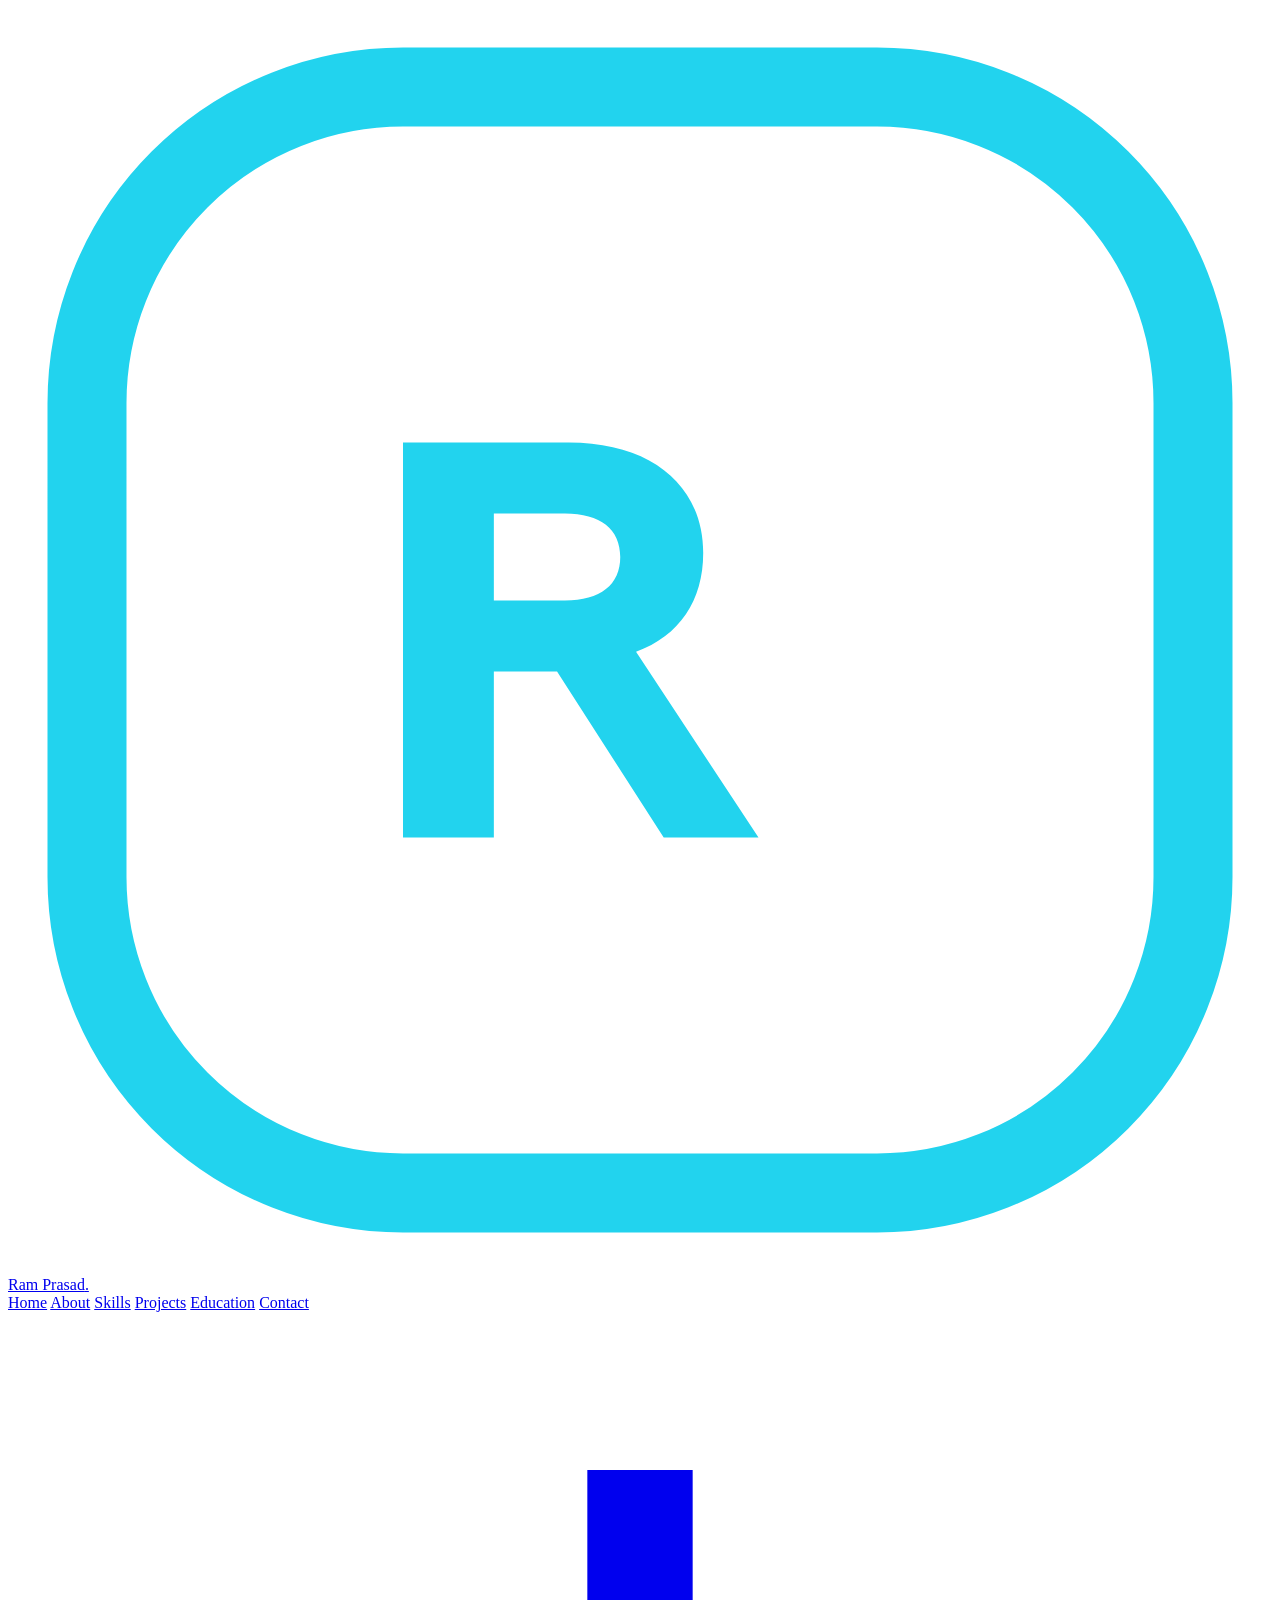
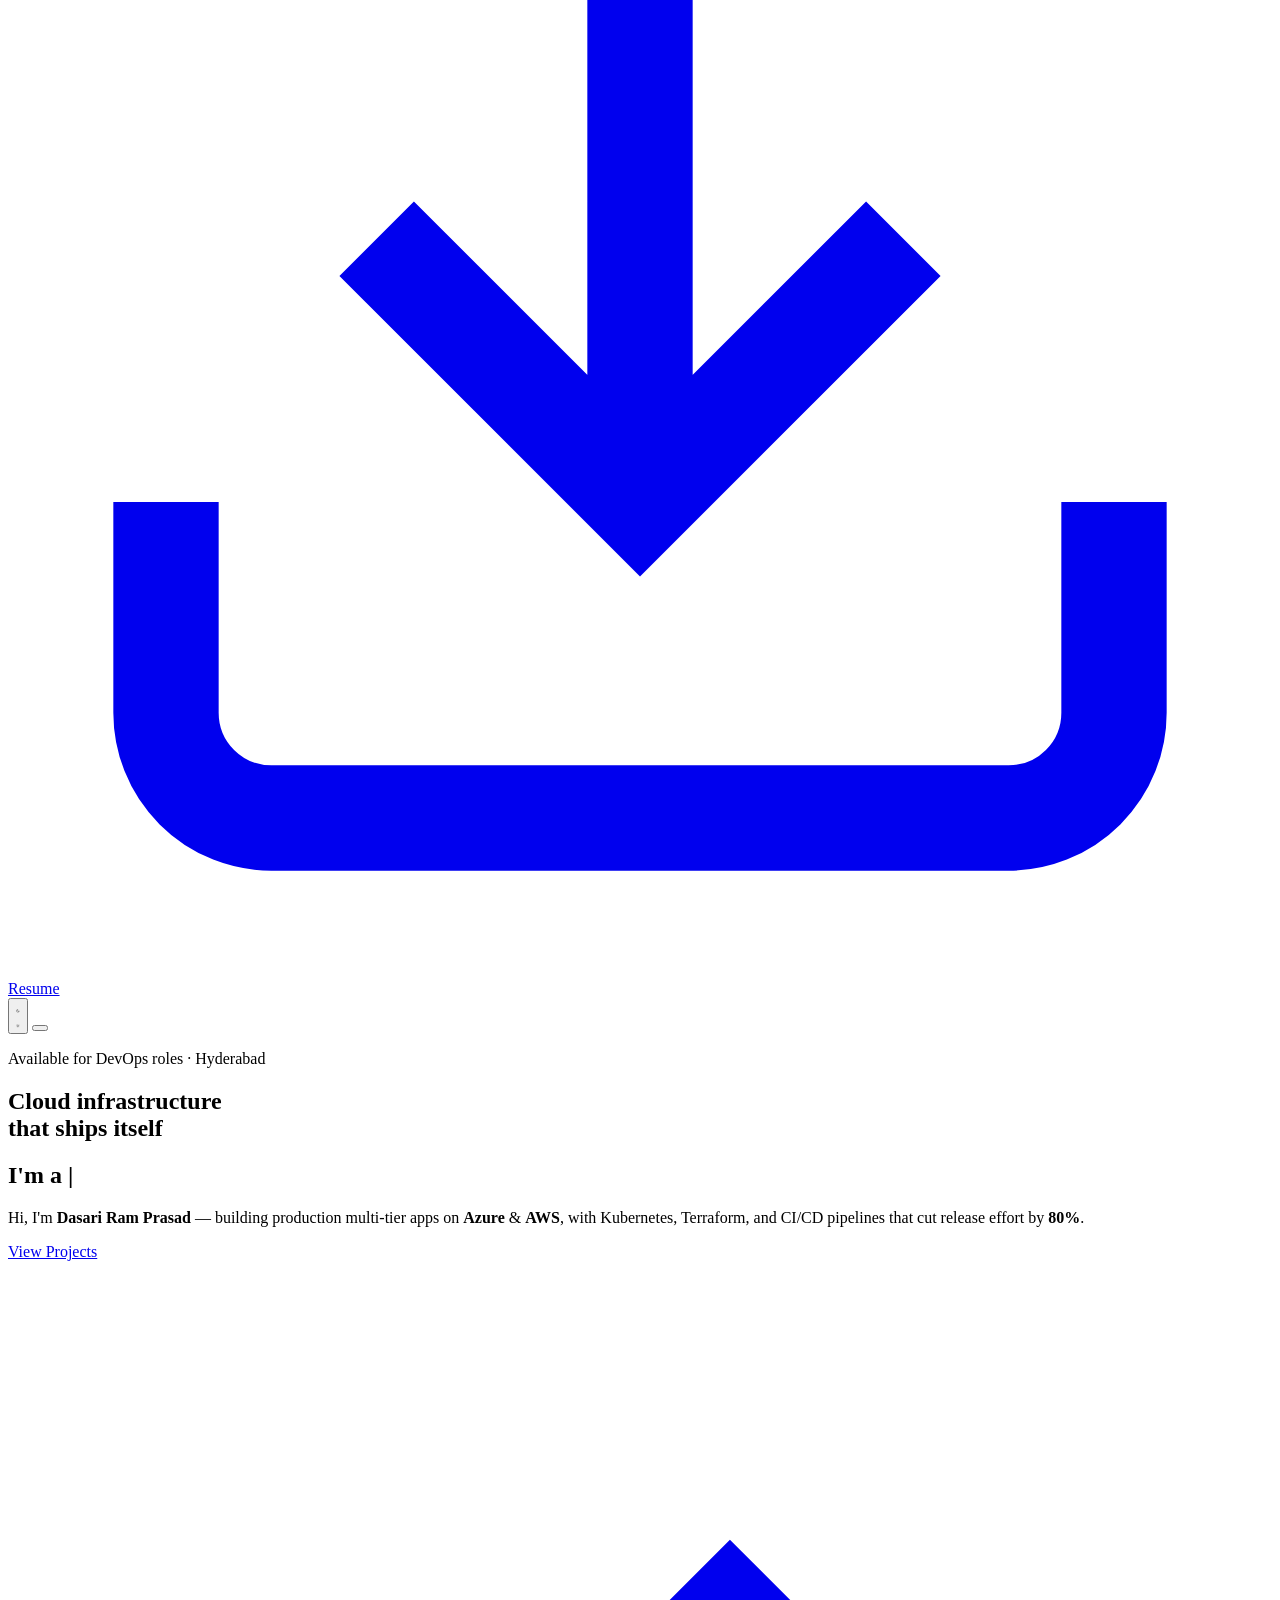
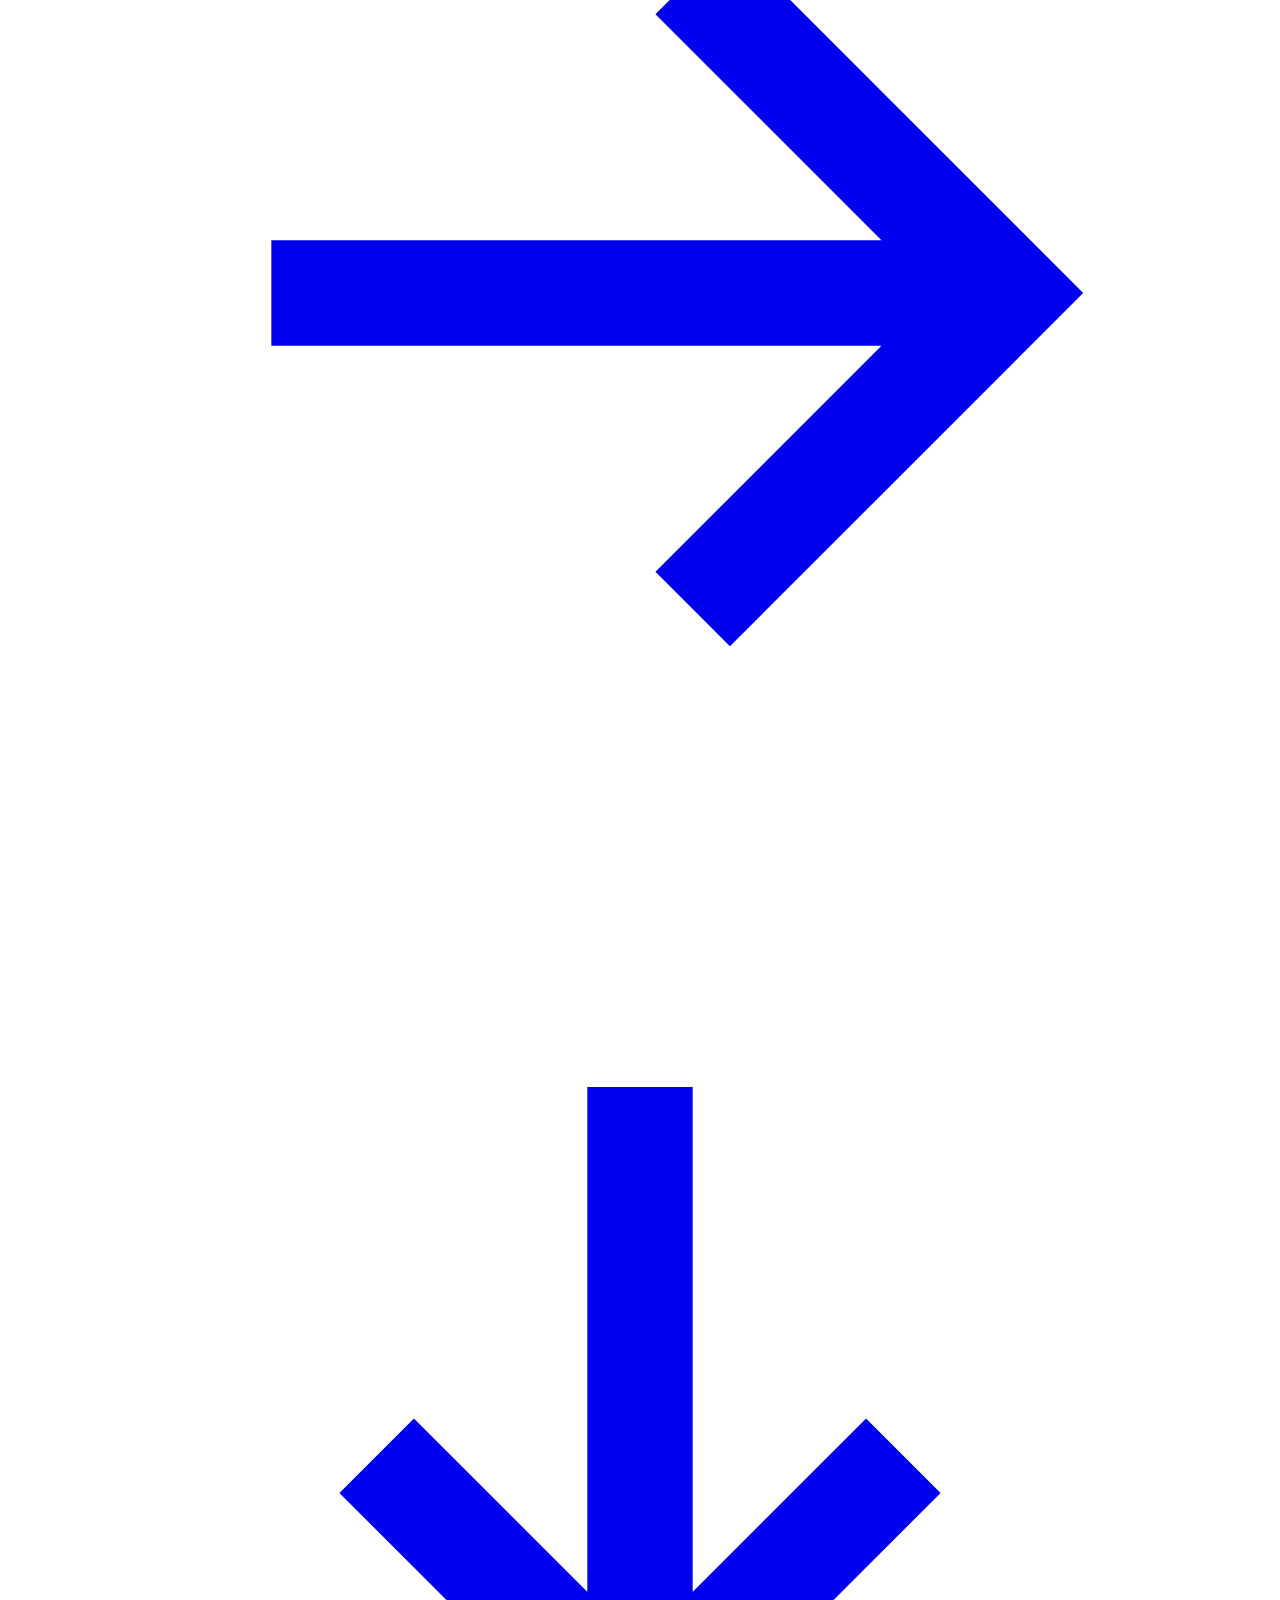
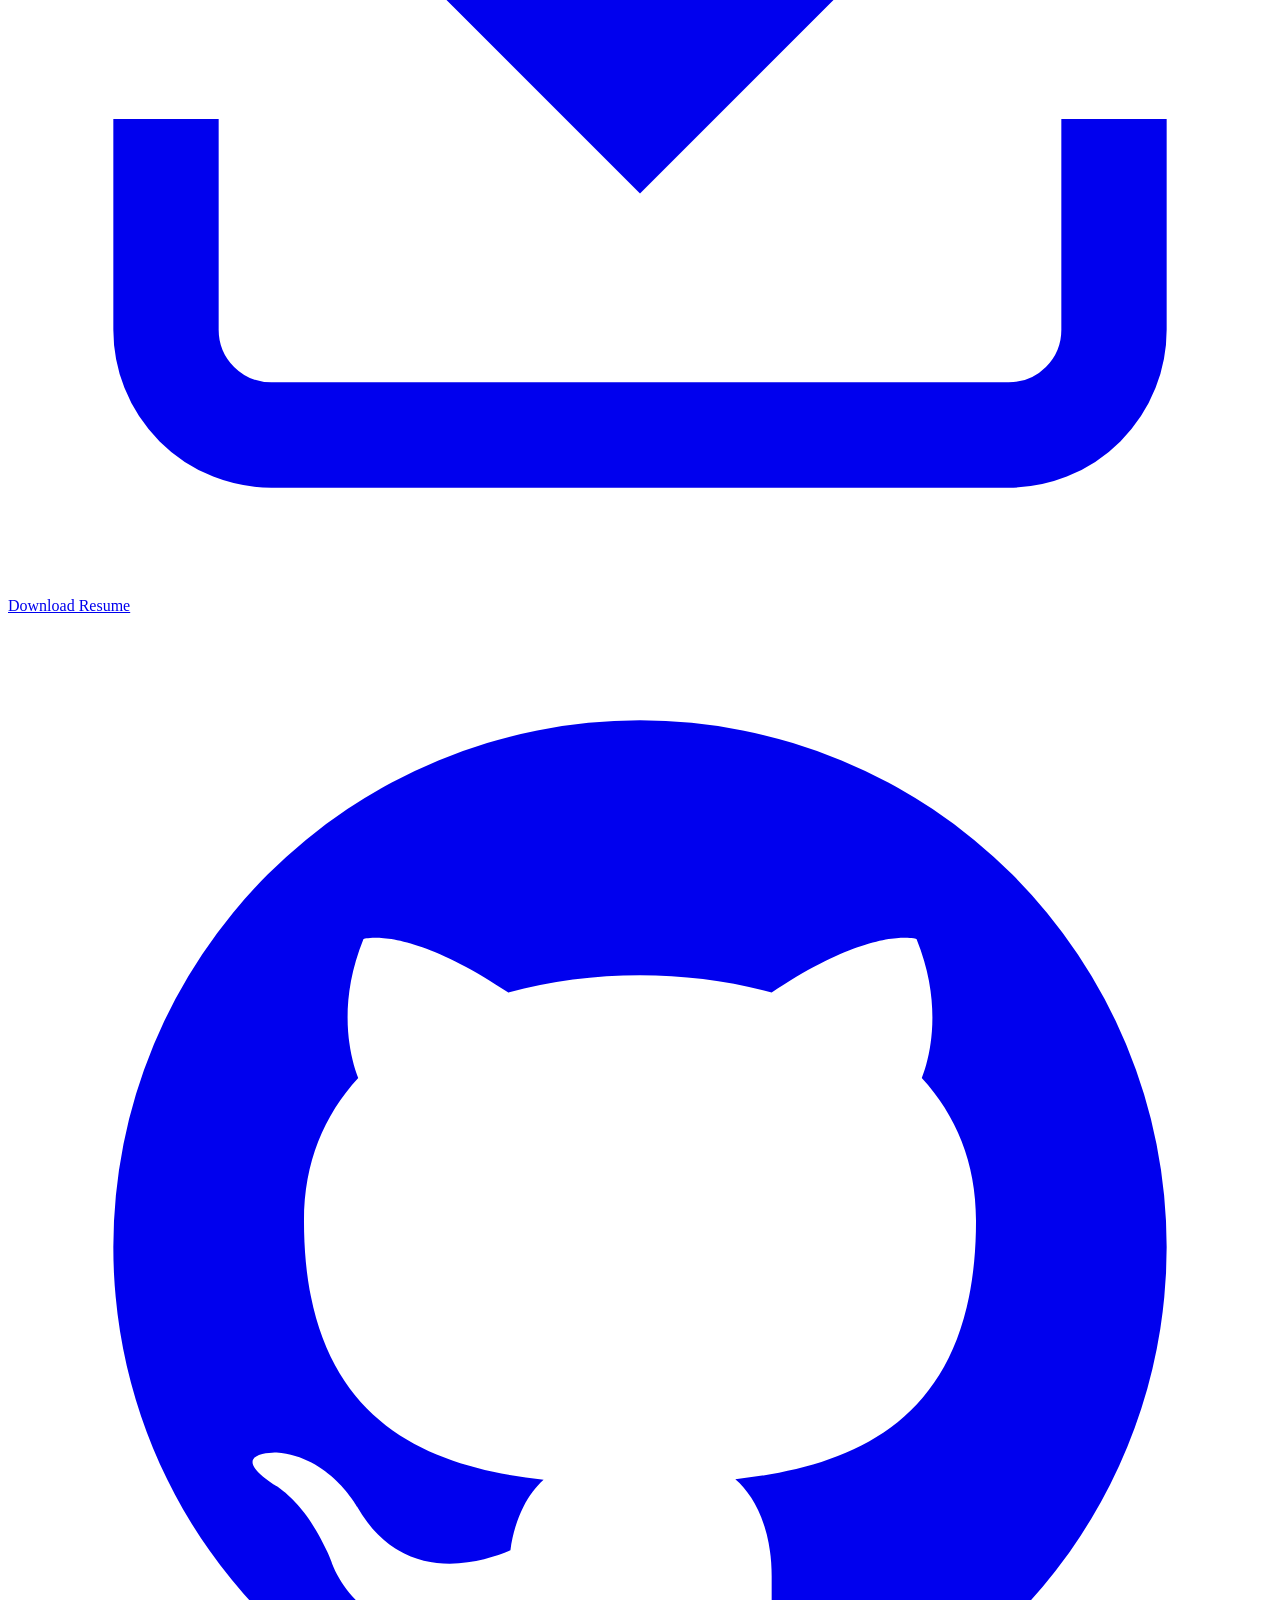
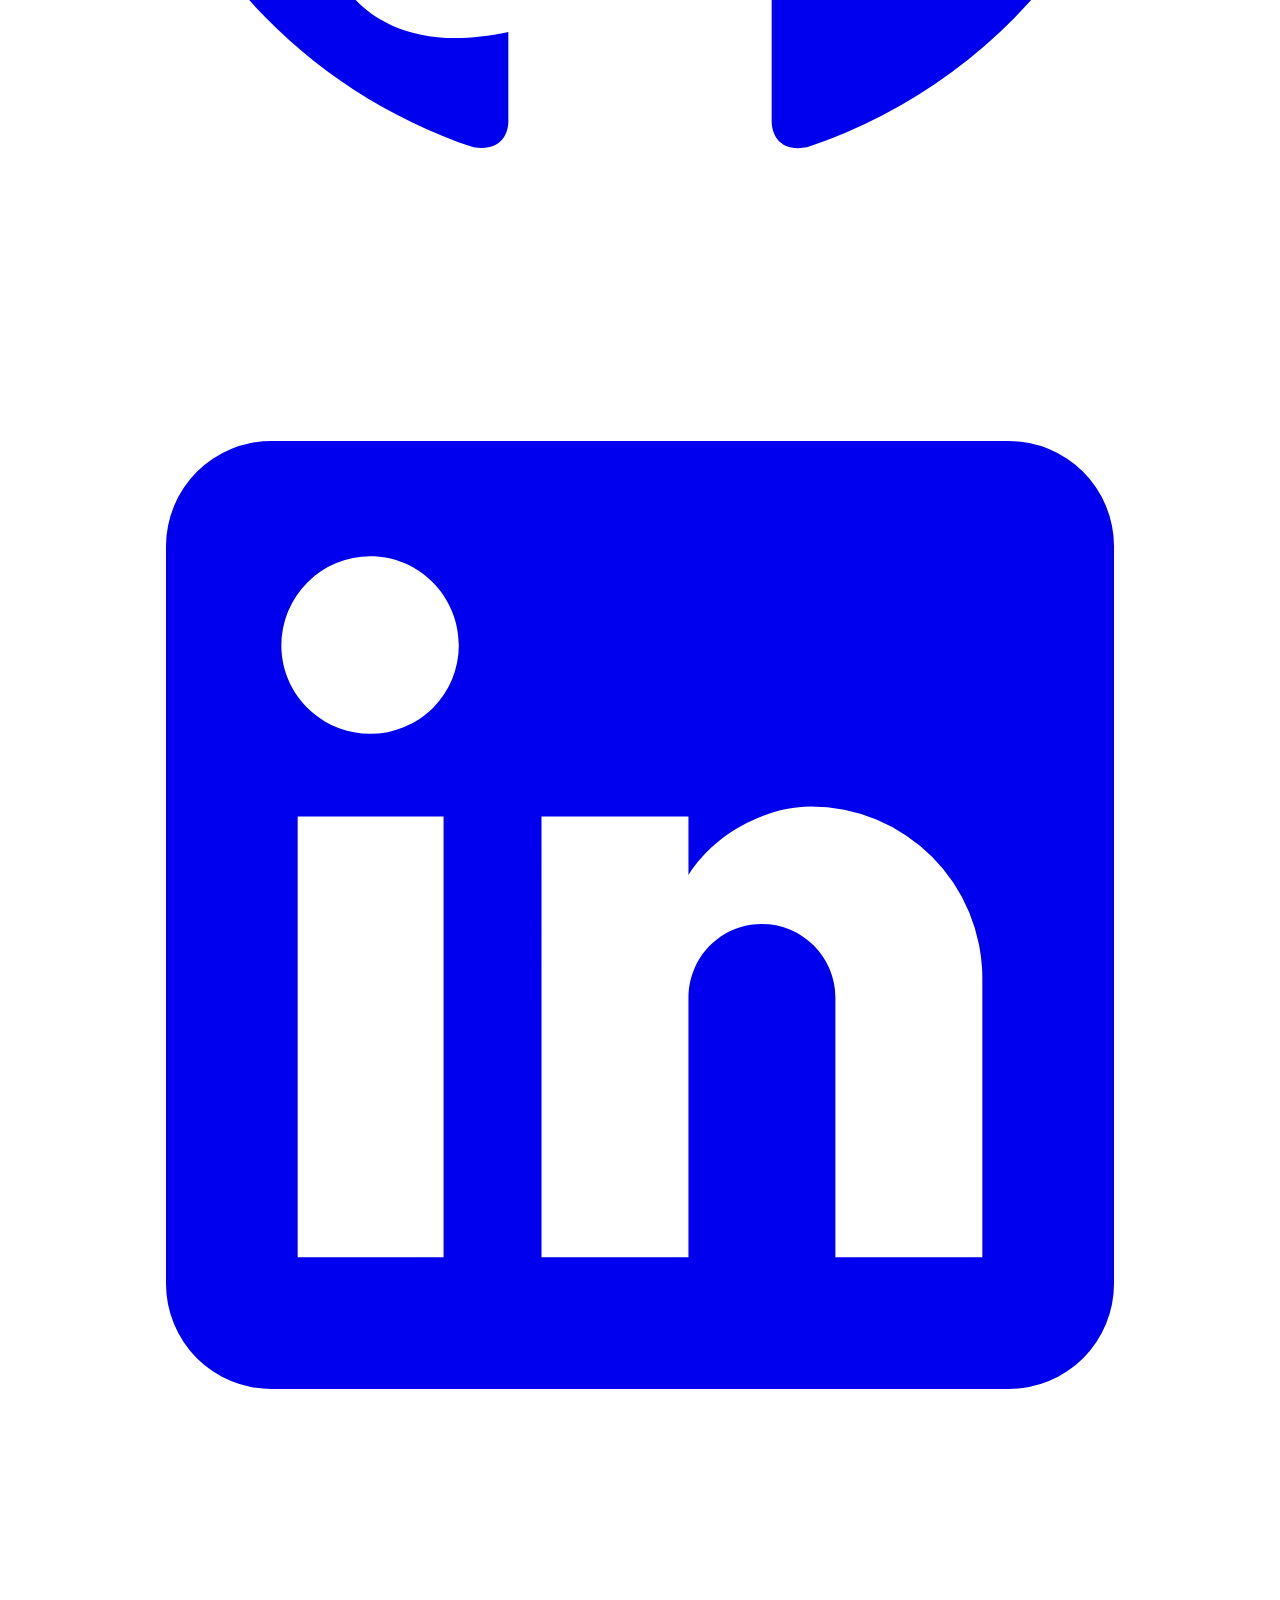
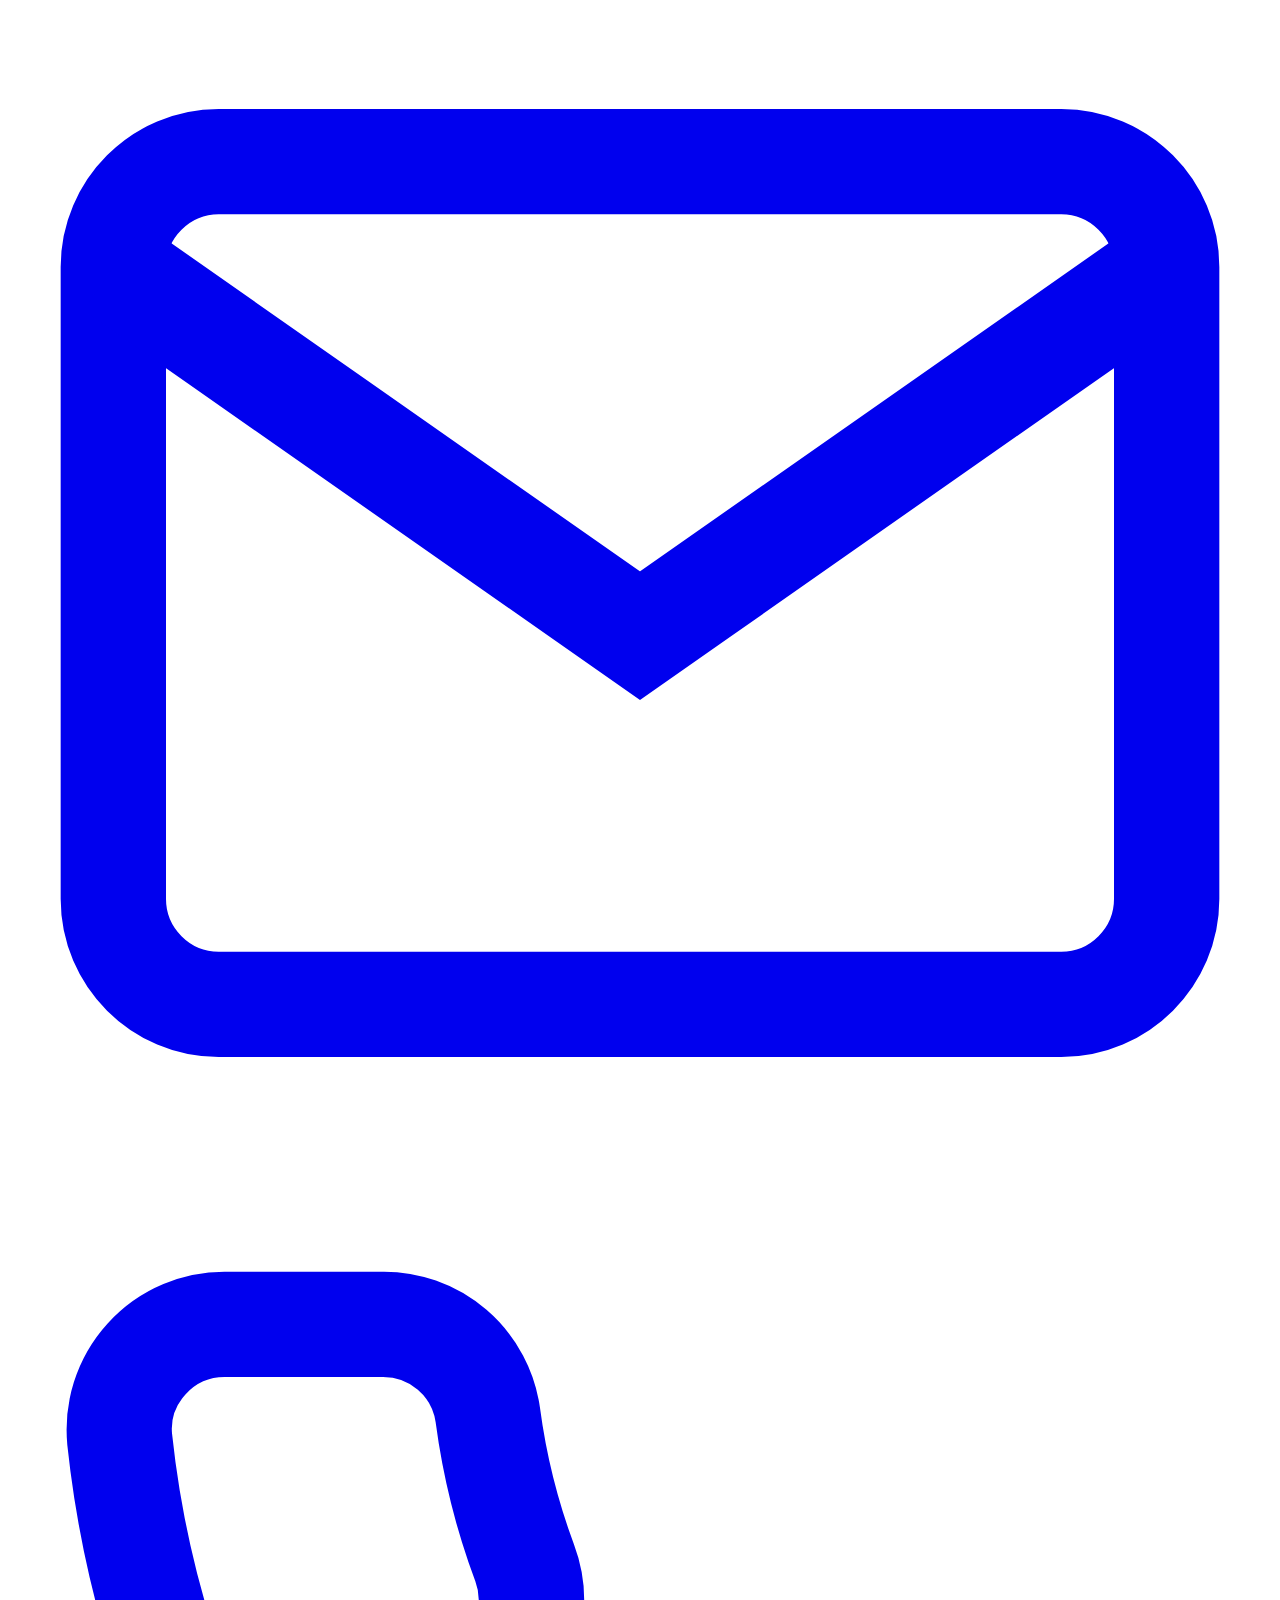
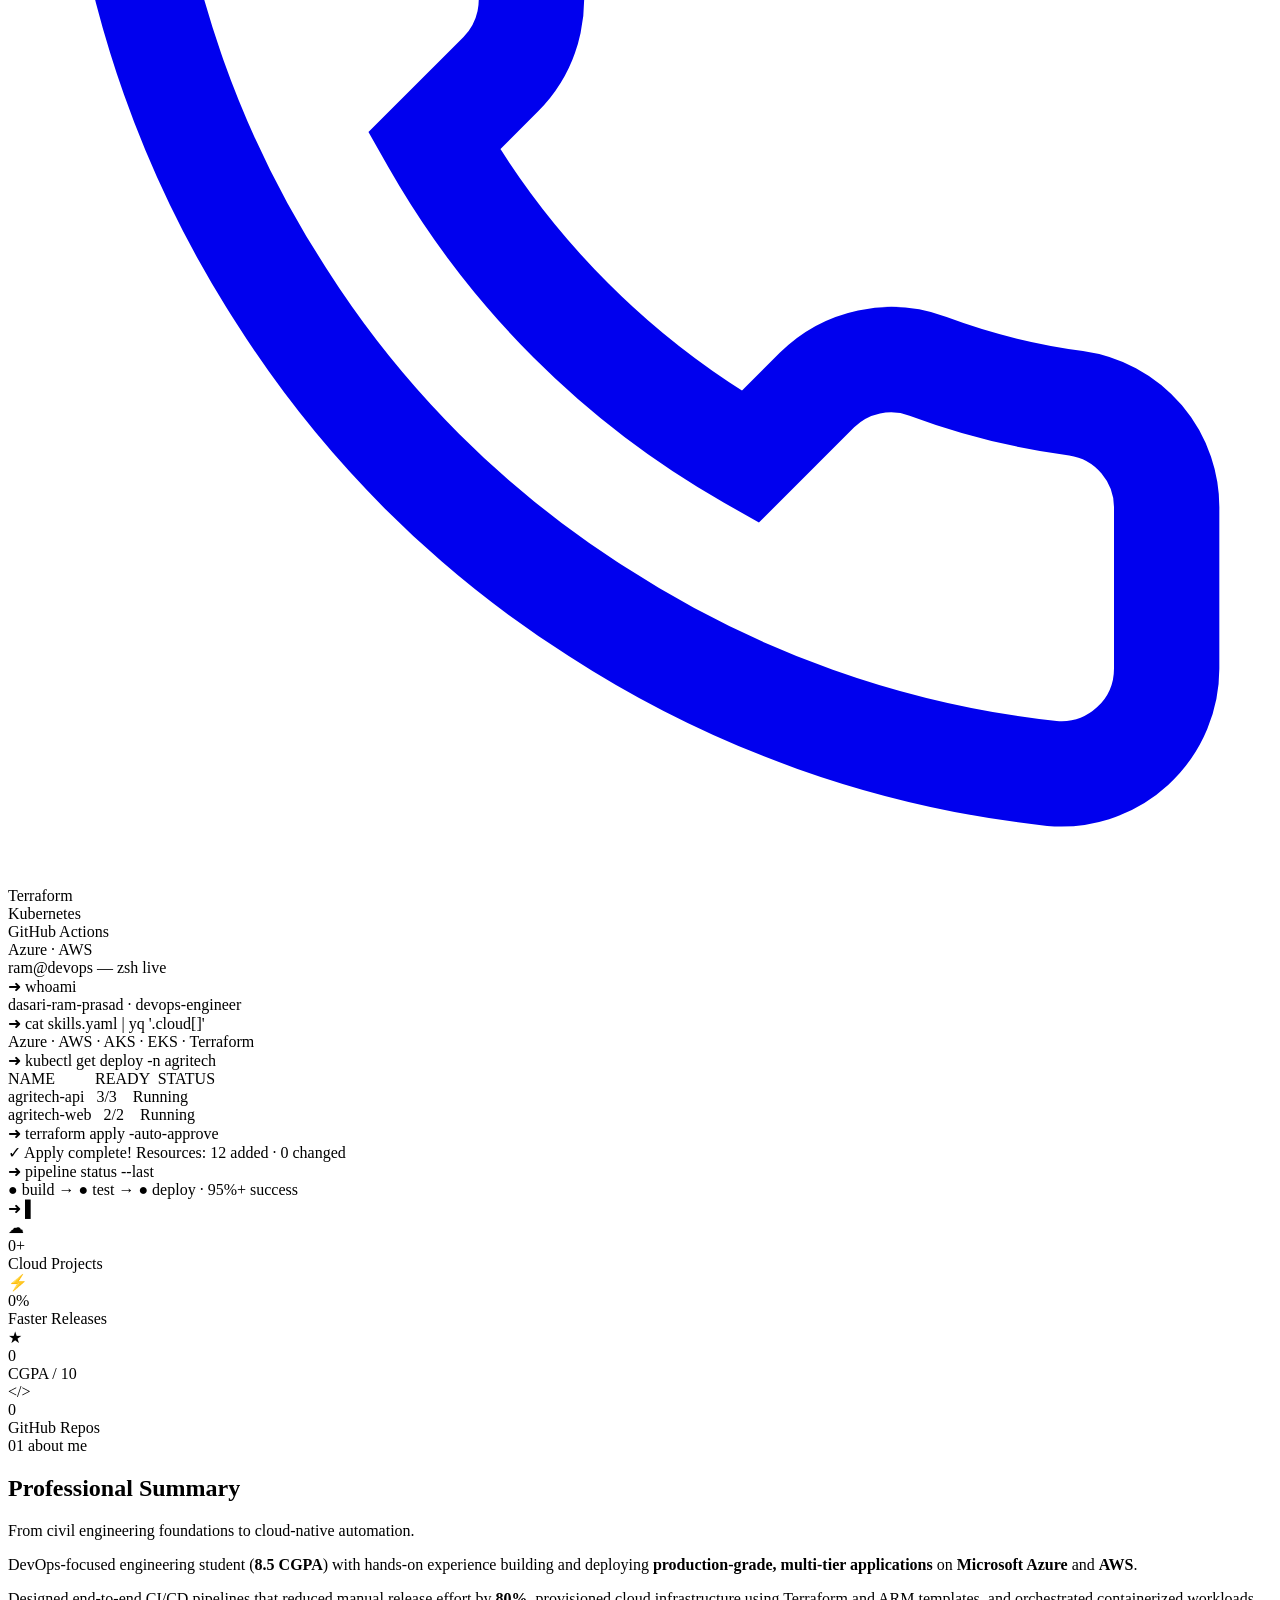
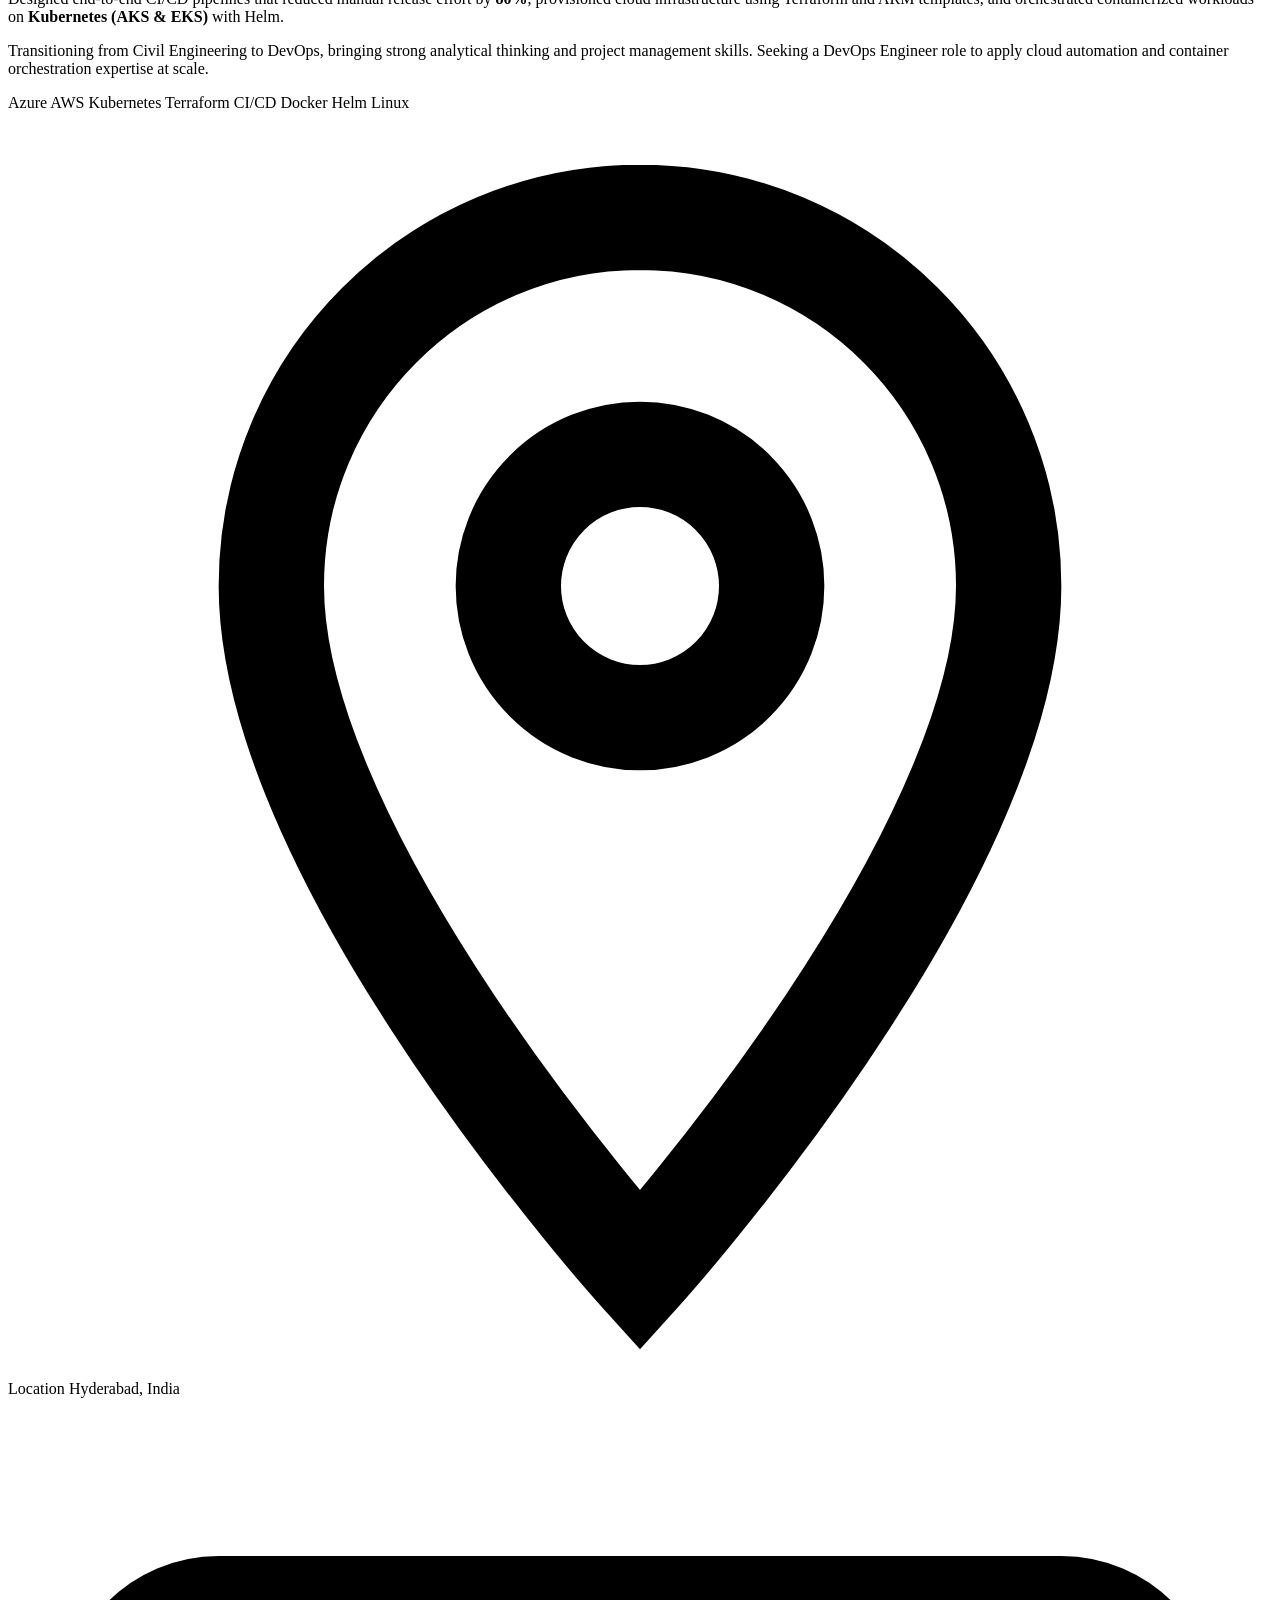
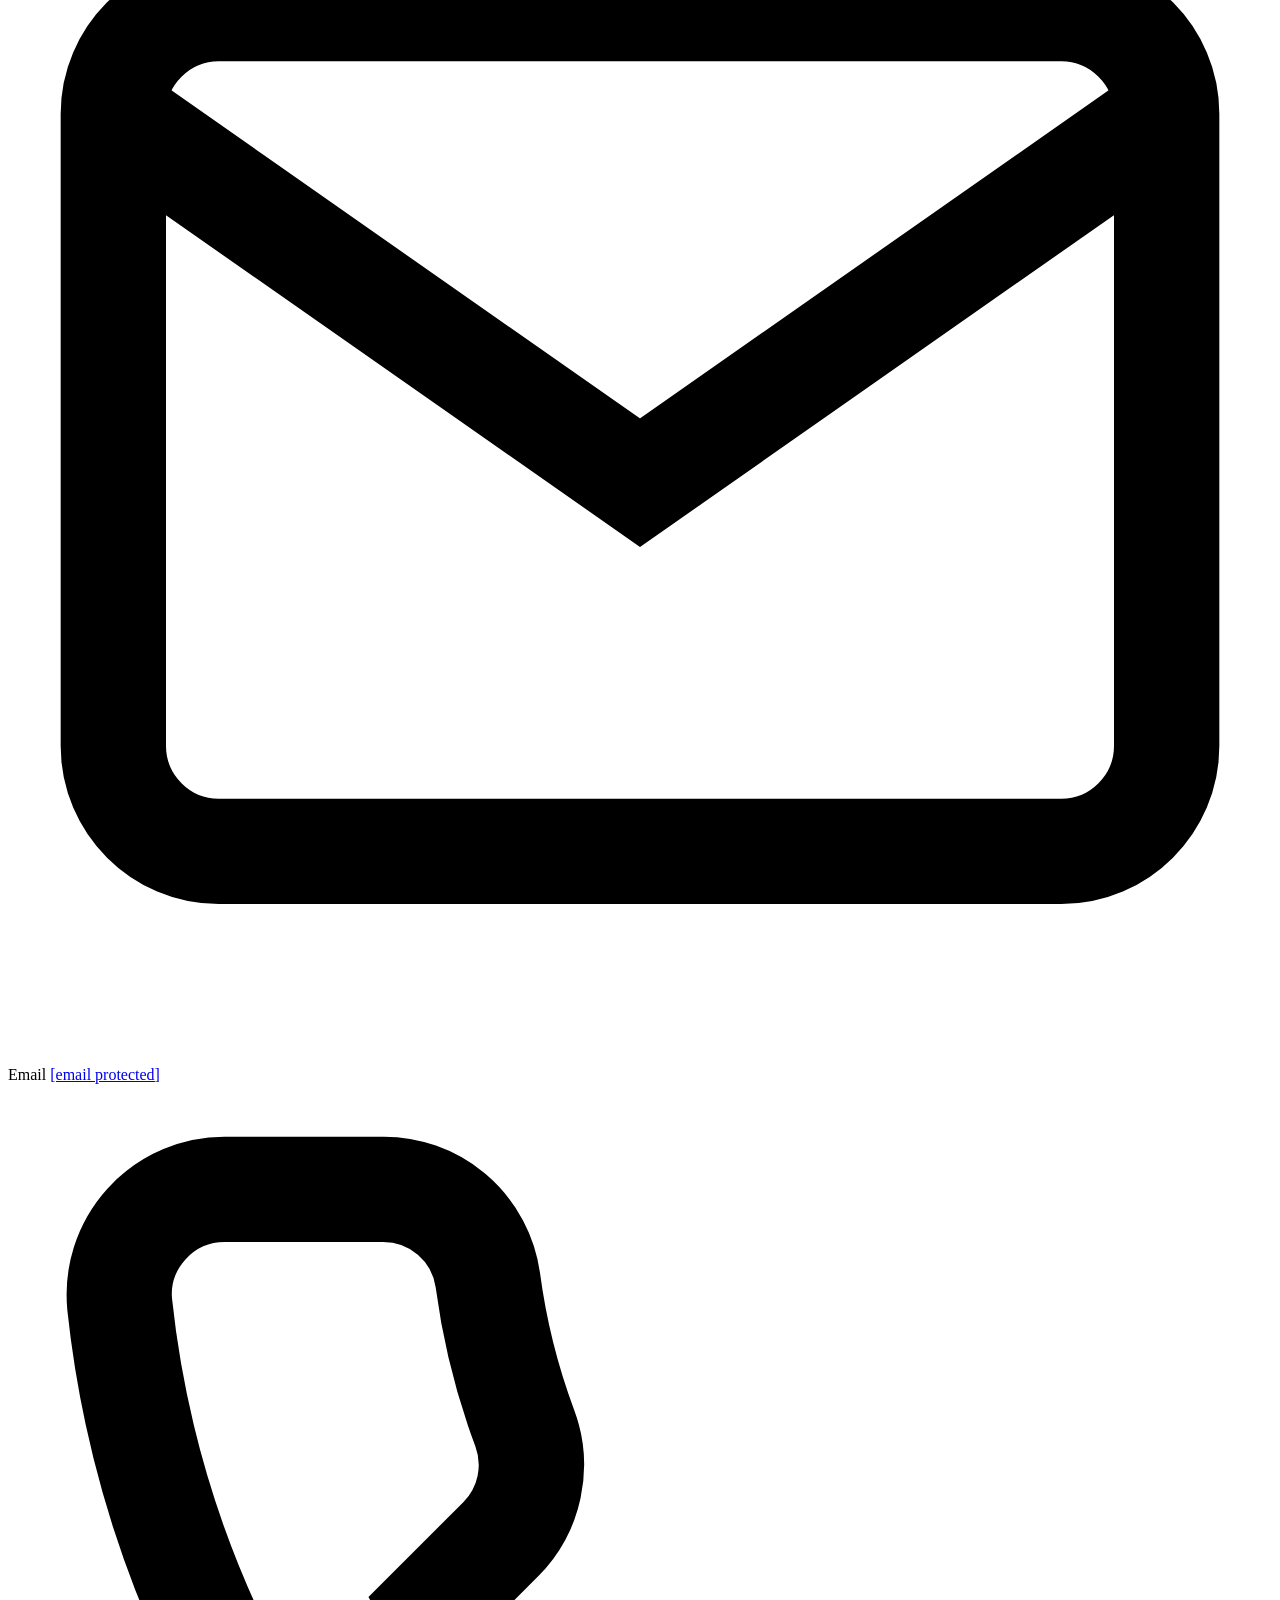
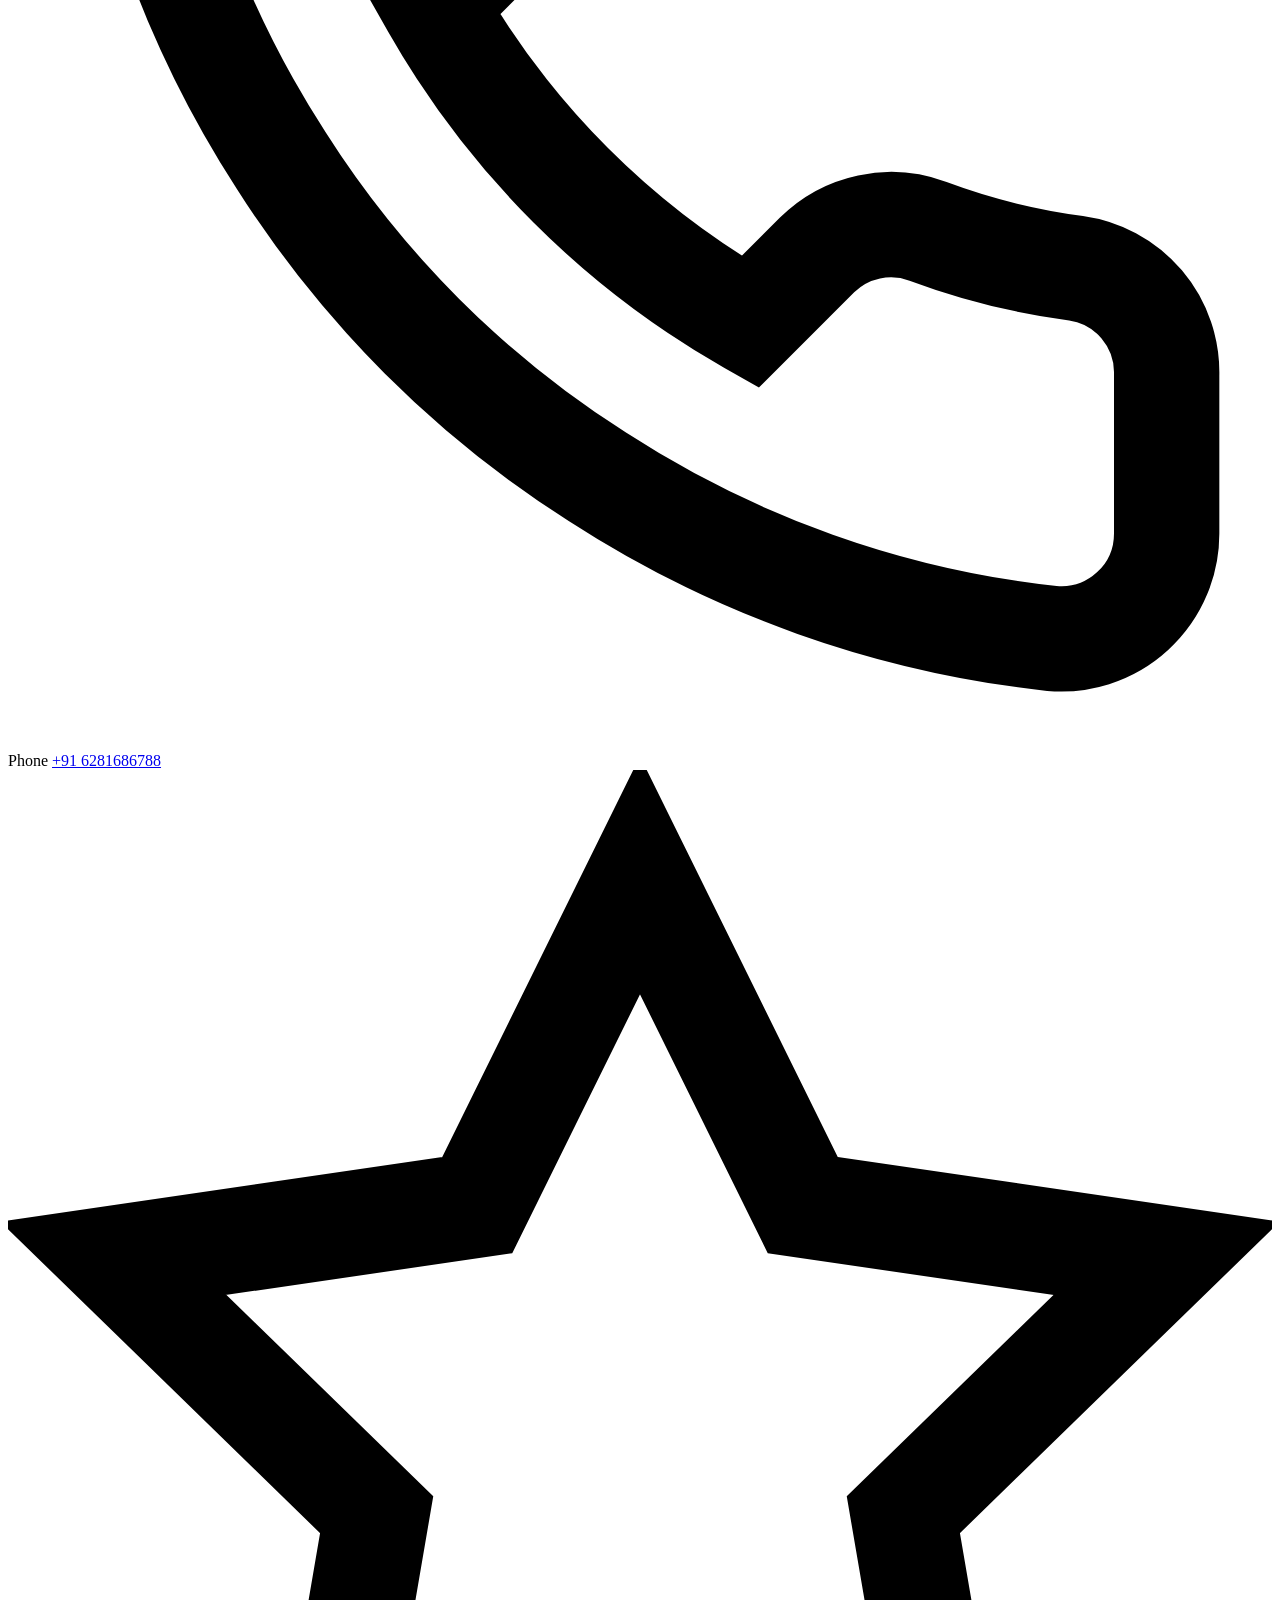
==== index.html @ aad170a4 "Update index.html" ====
<!DOCTYPE html>
<html lang="en">
<head>
  <meta charset="UTF-8" />
  <meta name="viewport" content="width=device-width, initial-scale=1.0" />
  <meta name="description" content="Dasari Ram Prasad — Aspiring DevOps Engineer specializing in Azure, AWS, Kubernetes, Terraform & CI/CD." />
  <meta name="theme-color" content="#070b14" />
  <title>Dasari Ram Prasad | DevOps Engineer</title>
  <link rel="preconnect" href="https://fonts.googleapis.com" />
  <link rel="preconnect" href="https://fonts.gstatic.com" crossorigin />
  <link href="https://fonts.googleapis.com/css2?family=Space+Grotesk:wght@400;500;600;700&family=JetBrains+Mono:wght@400;500;600&display=swap" rel="stylesheet" />
  <link rel="stylesheet" href="styles.css" />
</head>
<body>
  <div class="mesh" aria-hidden="true">
    <span class="orb orb-a"></span>
    <span class="orb orb-b"></span>
    <span class="orb orb-c"></span>
  </div>
  <div class="noise" aria-hidden="true"></div>
  <div class="bg-grid" aria-hidden="true"></div>

  <!-- Navigation -->
  <header class="nav" id="nav">
    <div class="nav-inner">
      <a href="#home" class="logo">
        <span class="logo-mark">
          <svg viewBox="0 0 32 32" fill="none" aria-hidden="true">
            <rect x="2" y="2" width="28" height="28" rx="8" stroke="url(#lg)" stroke-width="2"/>
            <path d="M10 21V11h4.2c2.1 0 3.4 1.1 3.4 2.8 0 1.2-.6 2.1-1.7 2.5L19 21h-2.4l-2.7-4.2H12.3V21H10zm2.3-6h1.8c.9 0 1.4-.4 1.4-1.1s-.5-1.1-1.4-1.1h-1.8V15z" fill="url(#lg)"/>
            <defs>
              <linearGradient id="lg" x1="2" y1="2" x2="30" y2="30">
                <stop stop-color="#22d3ee"/><stop offset="1" stop-color="#a78bfa"/>
              </linearGradient>
            </defs>
          </svg>
        </span>
        <span class="logo-text">Ram Prasad<span class="logo-dot">.</span></span>
      </a>

      <nav class="nav-links" id="navLinks">
        <a href="#home" class="nav-link active">Home</a>
        <a href="#about" class="nav-link">About</a>
        <a href="#skills" class="nav-link">Skills</a>
        <a href="#projects" class="nav-link">Projects</a>
        <a href="#education" class="nav-link">Education</a>
        <a href="#contact" class="nav-link">Contact</a>
        <a href="Dasari_Ram_Prasad_Resume.pdf" class="nav-cta" download="Dasari_Ram_Prasad_Resume.pdf">
          <svg viewBox="0 0 24 24" fill="none" stroke="currentColor" stroke-width="2"><path d="M21 15v4a2 2 0 01-2 2H5a2 2 0 01-2-2v-4M7 10l5 5 5-5M12 15V3"/></svg>
          Resume
        </a>
      </nav>

      <div class="nav-actions">
        <button class="theme-toggle" id="themeToggle" aria-label="Toggle theme" title="Toggle light/dark">
          <svg class="icon-moon" viewBox="0 0 24 24" fill="none" stroke="currentColor" stroke-width="2"><path d="M21 12.79A9 9 0 1111.21 3 7 7 0 0021 12.79z"/></svg>
          <svg class="icon-sun" viewBox="0 0 24 24" fill="none" stroke="currentColor" stroke-width="2"><circle cx="12" cy="12" r="5"/><path d="M12 1v2M12 21v2M4.22 4.22l1.42 1.42M18.36 18.36l1.42 1.42M1 12h2M21 12h2M4.22 19.78l1.42-1.42M18.36 5.64l1.42-1.42"/></svg>
        </button>
        <button class="hamburger" id="hamburger" aria-label="Menu">
          <span></span><span></span><span></span>
        </button>
      </div>
    </div>
  </header>

  <main>
    <!-- ═══════════ HERO ═══════════ -->
    <section class="hero" id="home">
      <div class="hero-content">
        <p class="hero-badge reveal">
          <span class="pulse-dot"></span>
          Available for DevOps roles · Hyderabad
        </p>
        <h1 class="hero-title reveal">
          Cloud infrastructure<br />
          that <span class="gradient-text">ships itself</span>
        </h1>
        <h2 class="hero-subtitle reveal">
          <span class="typed-prefix">I'm a </span><span class="typed" id="typed"></span><span class="cursor">|</span>
        </h2>
        <p class="hero-desc reveal">
          Hi, I'm <strong>Dasari Ram Prasad</strong> — building production multi-tier apps on
          <strong>Azure</strong> &amp; <strong>AWS</strong>, with Kubernetes, Terraform, and
          CI/CD pipelines that cut release effort by <strong>80%</strong>.
        </p>
        <div class="hero-cta reveal">
          <a href="#projects" class="btn btn-primary">
            <span>View Projects</span>
            <svg viewBox="0 0 24 24" fill="none" stroke="currentColor" stroke-width="2"><path d="M5 12h14M13 6l6 6-6 6"/></svg>
          </a>
          <a href="Dasari_Ram_Prasad_Resume.pdf" class="btn btn-glass" download="Dasari_Ram_Prasad_Resume.pdf">
            <svg viewBox="0 0 24 24" fill="none" stroke="currentColor" stroke-width="2"><path d="M21 15v4a2 2 0 01-2 2H5a2 2 0 01-2-2v-4M7 10l5 5 5-5M12 15V3"/></svg>
            Download Resume
          </a>
        </div>
        <div class="hero-socials reveal">
          <a href="https://github.com/DASARI5728558" target="_blank" rel="noopener" aria-label="GitHub" class="social-btn">
            <svg viewBox="0 0 24 24" fill="currentColor"><path d="M12 2A10 10 0 002 12c0 4.42 2.87 8.17 6.84 9.5.5.08.66-.23.66-.5v-1.69c-2.77.6-3.36-1.34-3.36-1.34-.46-1.16-1.11-1.47-1.11-1.47-.91-.62.07-.6.07-.6 1 .07 1.53 1.03 1.53 1.03.87 1.52 2.34 1.07 2.91.83.09-.65.35-1.09.63-1.34-2.22-.25-4.55-1.11-4.55-4.92 0-1.11.38-2 1.03-2.71-.1-.25-.45-1.29.1-2.64 0 0 .84-.27 2.75 1.02.79-.22 1.65-.33 2.5-.33.85 0 1.71.11 2.5.33 1.91-1.29 2.75-1.02 2.75-1.02.55 1.35.2 2.39.1 2.64.65.71 1.03 1.6 1.03 2.71 0 3.82-2.34 4.66-4.57 4.91.36.31.69.92.69 1.85V21c0 .27.16.59.67.5A10.02 10.02 0 0022 12 10 10 0 0012 2z"/></svg>
          </a>
          <a href="https://www.linkedin.com/in/ram-prasad-dasari-8b1b52217" target="_blank" rel="noopener" aria-label="LinkedIn" class="social-btn">
            <svg viewBox="0 0 24 24" fill="currentColor"><path d="M19 3a2 2 0 012 2v14a2 2 0 01-2 2H5a2 2 0 01-2-2V5a2 2 0 012-2h14m-.5 15.5v-5.3a3.26 3.26 0 00-3.26-3.26c-.85 0-1.84.52-2.32 1.3v-1.11h-2.79v8.37h2.79v-4.93c0-.77.62-1.4 1.39-1.4a1.4 1.4 0 011.4 1.4v4.93h2.79M6.88 8.56a1.68 1.68 0 001.68-1.68c0-.93-.75-1.69-1.68-1.69a1.69 1.69 0 00-1.69 1.69c0 .93.76 1.68 1.69 1.68m1.39 9.94v-8.37H5.5v8.37h2.77z"/></svg>
          </a>
          <a href="/cdn-cgi/l/email-protection#3b5f5a485a4952495a564b495a485a5f0e7b5c565a525715585456" aria-label="Email" class="social-btn">
            <svg viewBox="0 0 24 24" fill="none" stroke="currentColor" stroke-width="2"><path d="M4 4h16c1.1 0 2 .9 2 2v12c0 1.1-.9 2-2 2H4c-1.1 0-2-.9-2-2V6c0-1.1.9-2 2-2z"/><path d="M22 6l-10 7L2 6"/></svg>
          </a>
          <a href="tel:+916281686788" aria-label="Phone" class="social-btn">
            <svg viewBox="0 0 24 24" fill="none" stroke="currentColor" stroke-width="2"><path d="M22 16.92v3a2 2 0 01-2.18 2 19.79 19.79 0 01-8.63-3.07 19.5 19.5 0 01-6-6 19.79 19.79 0 01-3.07-8.67A2 2 0 014.11 2h3a2 2 0 012 1.72c.127.96.361 1.903.7 2.81a2 2 0 01-.45 2.11L8.09 9.91a16 16 0 006 6l1.27-1.27a2 2 0 012.11-.45c.907.339 1.85.573 2.81.7A2 2 0 0122 16.92z"/></svg>
          </a>
        </div>
      </div>

      <div class="hero-visual reveal">
        <div class="terminal-wrap">
          <div class="float-chip chip-1">Terraform</div>
          <div class="float-chip chip-2">Kubernetes</div>
          <div class="float-chip chip-3">GitHub Actions</div>
          <div class="float-chip chip-4">Azure · AWS</div>

          <div class="terminal">
            <div class="terminal-bar">
              <span class="dot red"></span>
              <span class="dot yellow"></span>
              <span class="dot green"></span>
              <span class="terminal-title">ram@devops — zsh</span>
              <span class="terminal-live"><span class="live-dot"></span> live</span>
            </div>
            <div class="terminal-body" id="terminalBody">
              <div class="t-line"><span class="t-prompt">➜</span> <span class="t-cmd">whoami</span></div>
              <div class="t-line t-out">dasari-ram-prasad · devops-engineer</div>
              <div class="t-line"><span class="t-prompt">➜</span> <span class="t-cmd">cat skills.yaml | yq '.cloud[]'</span></div>
              <div class="t-line t-out t-cyan">Azure · AWS · AKS · EKS · Terraform</div>
              <div class="t-line"><span class="t-prompt">➜</span> <span class="t-cmd">kubectl get deploy -n agritech</span></div>
              <div class="t-line t-out mono">
                <span class="t-dim">NAME</span>&nbsp;&nbsp;&nbsp;&nbsp;&nbsp;&nbsp;&nbsp;&nbsp;&nbsp;&nbsp;<span class="t-dim">READY</span>&nbsp;&nbsp;<span class="t-dim">STATUS</span><br>
                agritech-api&nbsp;&nbsp;&nbsp;<span class="t-ok">3/3</span>&nbsp;&nbsp;&nbsp;&nbsp;<span class="t-ok">Running</span><br>
                agritech-web&nbsp;&nbsp;&nbsp;<span class="t-ok">2/2</span>&nbsp;&nbsp;&nbsp;&nbsp;<span class="t-ok">Running</span>
              </div>
              <div class="t-line"><span class="t-prompt">➜</span> <span class="t-cmd">terraform apply -auto-approve</span></div>
              <div class="t-line t-out t-ok">✓ Apply complete! Resources: 12 added · 0 changed</div>
              <div class="t-line"><span class="t-prompt">➜</span> <span class="t-cmd">pipeline status --last</span></div>
              <div class="t-line t-out"><span class="pipe-ok">● build</span> → <span class="pipe-ok">● test</span> → <span class="pipe-ok">● deploy</span> · <span class="t-ok">95%+ success</span></div>
              <div class="t-line"><span class="t-prompt">➜</span> <span class="t-blink">▌</span></div>
            </div>
          </div>
        </div>
      </div>
    </section>

    <!-- ═══════════ STATS ═══════════ -->
    <section class="stats" id="stats">
      <div class="stats-grid">
        <div class="stat reveal" style="--d:0">
          <div class="stat-icon">☁</div>
          <div class="stat-value"><span class="stat-num" data-target="4">0</span><span class="stat-suffix">+</span></div>
          <span class="stat-label">Cloud Projects</span>
        </div>
        <div class="stat reveal" style="--d:1">
          <div class="stat-icon">⚡</div>
          <div class="stat-value"><span class="stat-num" data-target="80">0</span><span class="stat-suffix">%</span></div>
          <span class="stat-label">Faster Releases</span>
        </div>
        <div class="stat reveal" style="--d:2">
          <div class="stat-icon">★</div>
          <div class="stat-value"><span class="stat-num" data-target="8.5">0</span></div>
          <span class="stat-label">CGPA / 10</span>
        </div>
        <div class="stat reveal" style="--d:3">
          <div class="stat-icon">&lt;/&gt;</div>
          <div class="stat-value"><span class="stat-num" data-target="6">0</span></div>
          <span class="stat-label">GitHub Repos</span>
        </div>
      </div>
    </section>

    <!-- ═══════════ ABOUT ═══════════ -->
    <section class="section" id="about">
      <div class="section-header reveal">
        <span class="section-tag"><span class="tag-hash">01</span> about me</span>
        <h2 class="section-title">Professional Summary</h2>
        <p class="section-lead">From civil engineering foundations to cloud-native automation.</p>
      </div>
      <div class="about-grid">
        <div class="about-card glass reveal">
          <div class="card-glow"></div>
          <p>
            DevOps-focused engineering student (<strong>8.5 CGPA</strong>) with hands-on experience building and
            deploying <strong>production-grade, multi-tier applications</strong> on <strong>Microsoft Azure</strong>
            and <strong>AWS</strong>.
          </p>
          <p>
            Designed end-to-end CI/CD pipelines that reduced manual release effort by <strong>80%</strong>,
            provisioned cloud infrastructure using Terraform and ARM templates, and orchestrated containerized
            workloads on <strong>Kubernetes (AKS &amp; EKS)</strong> with Helm.
          </p>
          <p>
            Transitioning from Civil Engineering to DevOps, bringing strong analytical thinking and project
            management skills. Seeking a DevOps Engineer role to apply cloud automation and container
            orchestration expertise at scale.
          </p>
          <div class="about-tags">
            <span class="tag">Azure</span>
            <span class="tag">AWS</span>
            <span class="tag">Kubernetes</span>
            <span class="tag">Terraform</span>
            <span class="tag">CI/CD</span>
            <span class="tag">Docker</span>
            <span class="tag">Helm</span>
            <span class="tag">Linux</span>
          </div>
        </div>

        <aside class="about-info glass reveal">
          <div class="info-row">
            <span class="info-icon">
              <svg viewBox="0 0 24 24" fill="none" stroke="currentColor" stroke-width="2"><path d="M12 2C8.13 2 5 5.13 5 9c0 5.25 7 13 7 13s7-7.75 7-13c0-3.87-3.13-7-7-7z"/><circle cx="12" cy="9" r="2.5"/></svg>
            </span>
            <div>
              <span class="info-label">Location</span>
              <span class="info-value">Hyderabad, India</span>
            </div>
          </div>
          <div class="info-row">
            <span class="info-icon">
              <svg viewBox="0 0 24 24" fill="none" stroke="currentColor" stroke-width="2"><path d="M4 4h16c1.1 0 2 .9 2 2v12c0 1.1-.9 2-2 2H4c-1.1 0-2-.9-2-2V6c0-1.1.9-2 2-2z"/><path d="M22 6l-10 7L2 6"/></svg>
            </span>
            <div>
              <span class="info-label">Email</span>
              <a class="info-value link" href="/cdn-cgi/l/email-protection#8eeaeffdeffce7fcefe3fefceffdefeabbcee9e3efe7e2a0ede1e3"><span class="__cf_email__" data-cfemail="0662677567746f74676b7674677567623346616b676f6a2865696b">[email&#160;protected]</span></a>
            </div>
          </div>
          <div class="info-row">
            <span class="info-icon">
              <svg viewBox="0 0 24 24" fill="none" stroke="currentColor" stroke-width="2"><path d="M22 16.92v3a2 2 0 01-2.18 2 19.79 19.79 0 01-8.63-3.07 19.5 19.5 0 01-6-6 19.79 19.79 0 01-3.07-8.67A2 2 0 014.11 2h3a2 2 0 012 1.72c.127.96.361 1.903.7 2.81a2 2 0 01-.45 2.11L8.09 9.91a16 16 0 006 6l1.27-1.27a2 2 0 012.11-.45c.907.339 1.85.573 2.81.7A2 2 0 0122 16.92z"/></svg>
            </span>
            <div>
              <span class="info-label">Phone</span>
              <a class="info-value link" href="tel:+916281686788">+91 6281686788</a>
            </div>
          </div>
          <div class="info-row">
            <span class="info-icon status-icon">
              <svg viewBox="0 0 24 24" fill="none" stroke="currentColor" stroke-width="2"><path d="M12 2l3.09 6.26L22 9.27l-5 4.87 1.18 6.88L12 17.77l-6.18 3.25L7 14.14 2 9.27l6.91-1.01L12 2z"/></svg>
            </span>
            <div>
              <span class="info-label">Status</span>
              <span class="info-value status-live"><span class="pulse-dot sm"></span> Available for hire</span>
            </div>
          </div>
          <div class="about-actions">
            <a href="Dasari_Ram_Prasad_Resume.pdf" class="btn btn-glass btn-full" download="Dasari_Ram_Prasad_Resume.pdf">
              <svg viewBox="0 0 24 24" fill="none" stroke="currentColor" stroke-width="2"><path d="M21 15v4a2 2 0 01-2 2H5a2 2 0 01-2-2v-4M7 10l5 5 5-5M12 15V3"/></svg>
              Download Resume
            </a>
            <a href="/cdn-cgi/l/email-protection#2d494c5e4c5f445f4c405d5f4c5e4c49186d4a404c4441034e4240125e584f47484e5910625d5d425f595843445954081f1d4b425f081f1d69485b625d5e081f1d68434a444348485f" class="btn btn-primary btn-full">
              Hire Me
            </a>
          </div>
        </aside>
      </div>
    </section>

    <!-- ═══════════ SKILLS ═══════════ -->
    <section class="section section-alt" id="skills">
      <div class="section-header reveal">
        <span class="section-tag"><span class="tag-hash">02</span> tech stack</span>
        <h2 class="section-title">Technical Skills</h2>
        <p class="section-lead">Tools I use to design, automate, and ship reliable infrastructure.</p>
      </div>
      <div class="skills-grid">
        <article class="skill-card glass reveal">
          <div class="skill-top">
            <div class="skill-icon cloud">
              <svg viewBox="0 0 24 24" fill="none" stroke="currentColor" stroke-width="1.8"><path d="M18 10h-1.26A8 8 0 109 20h9a5 5 0 000-10z"/></svg>
            </div>
            <span class="skill-count">02 clouds</span>
          </div>
          <h3>Cloud Platforms</h3>
          <ul>
            <li><strong>Azure</strong> — VM, VNet, NSG, AKS, ACR, ARM, MySQL Flexible</li>
            <li><strong>AWS</strong> — EC2, S3, IAM, VPC, EKS, ECR, RDS, CloudWatch</li>
          </ul>
        </article>
        <article class="skill-card glass reveal">
          <div class="skill-top">
            <div class="skill-icon container">
              <svg viewBox="0 0 24 24" fill="none" stroke="currentColor" stroke-width="1.8"><rect x="2" y="7" width="20" height="14" rx="2"/><path d="M16 7V5a2 2 0 00-2-2h-4a2 2 0 00-2 2v2M12 12v4M8 12h8"/></svg>
            </div>
            <span class="skill-count">AKS / EKS</span>
          </div>
          <h3>Containerization</h3>
          <ul>
            <li>Docker &amp; multi-stage builds</li>
            <li>Kubernetes (AKS / EKS)</li>
            <li>Helm Charts</li>
          </ul>
        </article>
        <article class="skill-card glass reveal">
          <div class="skill-top">
            <div class="skill-icon iac">
              <svg viewBox="0 0 24 24" fill="none" stroke="currentColor" stroke-width="1.8"><path d="M14 2H6a2 2 0 00-2 2v16a2 2 0 002 2h12a2 2 0 002-2V8z"/><path d="M14 2v6h6M16 13H8M16 17H8M10 9H8"/></svg>
            </div>
            <span class="skill-count">IaC</span>
          </div>
          <h3>IaC &amp; Config</h3>
          <ul>
            <li>Terraform</li>
            <li>Azure ARM Templates</li>
            <li>Infrastructure as Code best practices</li>
          </ul>
        </article>
        <article class="skill-card glass reveal">
          <div class="skill-top">
            <div class="skill-icon cicd">
              <svg viewBox="0 0 24 24" fill="none" stroke="currentColor" stroke-width="1.8"><path d="M17 1l4 4-4 4"/><path d="M3 11V9a4 4 0 014-4h14"/><path d="M7 23l-4-4 4-4"/><path d="M21 13v2a4 4 0 01-4 4H3"/></svg>
            </div>
            <span class="skill-count">pipelines</span>
          </div>
          <h3>CI/CD</h3>
          <ul>
            <li>Azure DevOps Pipelines</li>
            <li>GitHub Actions</li>
            <li>Release gates &amp; PR workflows</li>
          </ul>
        </article>
        <article class="skill-card glass reveal">
          <div class="skill-top">
            <div class="skill-icon script">
              <svg viewBox="0 0 24 24" fill="none" stroke="currentColor" stroke-width="1.8"><polyline points="4 17 10 11 4 5"/><line x1="12" y1="19" x2="20" y2="19"/></svg>
            </div>
            <span class="skill-count">shell</span>
          </div>
          <h3>Scripting &amp; OS</h3>
          <ul>
            <li>Bash / Shell Scripting</li>
            <li>Linux (Ubuntu, CentOS)</li>
            <li>Git &amp; branching strategies</li>
          </ul>
        </article>
        <article class="skill-card glass reveal">
          <div class="skill-top">
            <div class="skill-icon security">
              <svg viewBox="0 0 24 24" fill="none" stroke="currentColor" stroke-width="1.8"><path d="M12 22s8-4 8-10V5l-8-3-8 3v7c0 6 8 10 8 10z"/></svg>
            </div>
            <span class="skill-count">secure</span>
          </div>
          <h3>Security &amp; Data</h3>
          <ul>
            <li>IAM Policies, NSGs, Least-Privilege</li>
            <li>Secrets Management</li>
            <li>MySQL, Azure MySQL, AWS RDS</li>
          </ul>
        </article>
      </div>
    </section>

    <!-- ═══════════ PROJECTS ═══════════ -->
    <section class="section" id="projects">
      <div class="section-header reveal">
        <span class="section-tag"><span class="tag-hash">03</span> featured work</span>
        <h2 class="section-title">Key Projects</h2>
        <p class="section-lead">Production-style deployments across AWS and Azure with measurable impact.</p>
      </div>

      <div class="projects-list">

        <!-- Project 1 -->
        <article class="project-card glass reveal">
          <div class="project-accent aws-accent"></div>
          <div class="project-layout">
            <div class="project-visual">
              <div class="arch-diagram">
                <div class="arch-row">
                  <span class="arch-node">GitHub</span>
                  <span class="arch-arrow">→</span>
                  <span class="arch-node">Actions</span>
                  <span class="arch-arrow">→</span>
                  <span class="arch-node">ECR</span>
                </div>
                <div class="arch-row">
                  <span class="arch-node accent">Terraform</span>
                  <span class="arch-arrow">→</span>
                  <span class="arch-node accent">EKS</span>
                  <span class="arch-arrow">→</span>
                  <span class="arch-node">Helm</span>
                </div>
                <div class="arch-row">
                  <span class="arch-node">Ingress</span>
                  <span class="arch-arrow">→</span>
                  <span class="arch-node">Pods</span>
                  <span class="arch-arrow">→</span>
                  <span class="arch-node">RDS</span>
                </div>
              </div>
              <div class="impact-pills">
                <span class="impact"><strong>70%</strong> faster provision</span>
                <span class="impact"><strong>2w → 2h</strong> releases</span>
                <span class="impact"><strong>15+</strong> issues fixed</span>
              </div>
            </div>
            <div class="project-body">
              <div class="project-meta">
                <span class="project-num">01</span>
                <span class="project-year">2026</span>
                <span class="project-cloud aws">AWS</span>
              </div>
              <h3 class="project-title">Agritech Marketplace — 2-Tier AWS DevOps Deployment</h3>
              <p class="project-desc">
                Production deployment of a 2-tier Agritech Marketplace on Amazon EKS with fully automated
                infrastructure provisioning and CI/CD.
              </p>
              <ul class="project-highlights">
                <li>Reduced infrastructure provisioning time by <strong>70%</strong> (2+ hrs → ~35 min) with Terraform</li>
                <li>CI/CD with GitHub Actions cut release cycle from <strong>2 weeks to under 2 hours</strong></li>
                <li>Configured Ingress, Services, ConfigMaps, Secrets &amp; IAM least-privilege policies</li>
                <li>Resolved <strong>15+ real-world</strong> infra issues (state, IAM, Helm, pod crash loops)</li>
              </ul>
              <div class="project-tech">
                <span>AWS EKS</span><span>ECR</span><span>Terraform</span><span>Docker</span>
                <span>Helm</span><span>GitHub Actions</span><span>RDS</span><span>Spring Boot</span>
              </div>
            </div>
          </div>
        </article>

        <!-- Project 2 -->
        <article class="project-card glass reveal">
          <div class="project-accent azure-accent"></div>
          <div class="project-layout reverse">
            <div class="project-visual">
              <div class="arch-diagram">
                <div class="arch-row">
                  <span class="arch-node accent">Public Subnet</span>
                  <span class="arch-arrow">→</span>
                  <span class="arch-node">Azure VM</span>
                </div>
                <div class="arch-row">
                  <span class="arch-node">Nginx</span>
                  <span class="arch-arrow">→</span>
                  <span class="arch-node">Spring Boot</span>
                </div>
                <div class="arch-row">
                  <span class="arch-node">NSG + DNS</span>
                  <span class="arch-arrow">→</span>
                  <span class="arch-node accent">Private MySQL</span>
                </div>
              </div>
              <div class="impact-pills">
                <span class="impact"><strong>2-tier</strong> isolation</span>
                <span class="impact"><strong>Private</strong> DB tier</span>
                <span class="impact"><strong>AI</strong> recommendations</span>
              </div>
            </div>
            <div class="project-body">
              <div class="project-meta">
                <span class="project-num">02</span>
                <span class="project-year">2026</span>
                <span class="project-cloud azure">Azure</span>
              </div>
              <h3 class="project-title">Agritech Marketplace — Azure 2-Tier Full-Stack App</h3>
              <p class="project-desc">
                Secure 2-tier architecture on Azure with network isolation, private database tier, and
                AI-driven crop-input recommendations.
              </p>
              <ul class="project-highlights">
                <li>App tier in public subnet; DB tier in private subnet behind NSG rules</li>
                <li>Full-stack AgriTech Marketplace with AI fertilizer/pesticide suggestions</li>
                <li>Private DNS Zone + NSG rules restricting DB access to app layer only</li>
              </ul>
              <div class="project-tech">
                <span>Azure VM</span><span>VNet</span><span>NSG</span><span>Private DNS</span>
                <span>MySQL Flexible</span><span>Nginx</span><span>Spring Boot 3.x</span><span>Java 17</span>
              </div>
            </div>
          </div>
        </article>

        <!-- Project 3 -->
        <article class="project-card glass reveal">
          <div class="project-accent azure-accent"></div>
          <div class="project-layout">
            <div class="project-visual">
              <div class="arch-diagram pipeline">
                <div class="pipe-stage done">
                  <span class="pipe-dot"></span>
                  <span>Commit</span>
                </div>
                <div class="pipe-line"></div>
                <div class="pipe-stage done">
                  <span class="pipe-dot"></span>
                  <span>Build</span>
                </div>
                <div class="pipe-line"></div>
                <div class="pipe-stage done">
                  <span class="pipe-dot"></span>
                  <span>PR Gate</span>
                </div>
                <div class="pipe-line"></div>
                <div class="pipe-stage done">
                  <span class="pipe-dot"></span>
                  <span>Release</span>
                </div>
              </div>
              <div class="impact-pills">
                <span class="impact"><strong>95%+</strong> build success</span>
                <span class="impact"><strong>80%</strong> less manual work</span>
                <span class="impact"><strong>Zero</strong> downtime CD</span>
              </div>
            </div>
            <div class="project-body">
              <div class="project-meta">
                <span class="project-num">03</span>
                <span class="project-year">2026</span>
                <span class="project-cloud azure">Azure</span>
              </div>
              <h3 class="project-title">Production Management System — Azure DevOps CI/CD</h3>
              <p class="project-desc">
                End-to-end CI/CD pipeline for a .NET Production Management System with PR validation
                and approval-based release gates.
              </p>
              <ul class="project-highlights">
                <li>Git branching + PR validation achieving <strong>95%+ build success rate</strong></li>
                <li>Automated build, validate &amp; publish of .NET artifacts — <strong>80% less</strong> manual effort</li>
                <li>CD pipelines with approval gates for zero-downtime production releases</li>
              </ul>
              <div class="project-tech">
                <span>Azure DevOps</span><span>Git</span><span>.NET</span><span>CI/CD Pipelines</span><span>Release Gates</span>
              </div>
            </div>
          </div>
        </article>

        <!-- Project 4 -->
        <article class="project-card glass reveal">
          <div class="project-accent azure-accent"></div>
          <div class="project-layout reverse">
            <div class="project-visual">
              <div class="arch-diagram">
                <div class="arch-row">
                  <span class="arch-node accent">ARM Template</span>
                </div>
                <div class="arch-row multi">
                  <span class="arch-node">VM</span>
                  <span class="arch-node">VNet</span>
                  <span class="arch-node">NSG</span>
                  <span class="arch-node">PIP</span>
                </div>
                <div class="arch-row">
                  <span class="arch-node">GitHub</span>
                  <span class="arch-arrow">→</span>
                  <span class="arch-node">Nginx App</span>
                </div>
              </div>
              <div class="impact-pills">
                <span class="impact"><strong>100%</strong> automated</span>
                <span class="impact"><strong>&lt;30 min</strong> deploy</span>
                <span class="impact"><strong>0</strong> manual steps</span>
              </div>
            </div>
            <div class="project-body">
              <div class="project-meta">
                <span class="project-num">04</span>
                <span class="project-year">2026</span>
                <span class="project-cloud azure">Azure</span>
              </div>
              <h3 class="project-title">Automated Server Deployment Using Native Cloud Tools</h3>
              <p class="project-desc">
                Infrastructure-as-Code automation on Azure using ARM templates, deploying a Blinkit-inspired
                web app with zero manual setup.
              </p>
              <ul class="project-highlights">
                <li>ARM template deploys VM, VNet, NSG &amp; Public IP — <strong>100% automated</strong></li>
                <li>GitHub-integrated deploy with Nginx; full deployment in under <strong>30 minutes</strong></li>
              </ul>
              <div class="project-tech">
                <span>ARM Templates</span><span>Azure VM</span><span>VNet</span><span>NSG</span>
                <span>Nginx</span><span>GitHub</span>
              </div>
            </div>
          </div>
        </article>

      </div>
    </section>

    <!-- ═══════════ EDUCATION ═══════════ -->
    <section class="section section-alt" id="education">
      <div class="section-header reveal">
        <span class="section-tag"><span class="tag-hash">04</span> credentials</span>
        <h2 class="section-title">Education &amp; Certifications</h2>
      </div>
      <div class="edu-grid">
        <div class="edu-card glass reveal">
          <div class="edu-icon">
            <svg viewBox="0 0 24 24" fill="none" stroke="currentColor" stroke-width="1.8"><path d="M22 10v6M2 10l10-5 10 5-10 5z"/><path d="M6 12v5c3 3 9 3 12 0v-5"/></svg>
          </div>
          <div class="edu-content">
            <span class="edu-badge">B.Tech</span>
            <h3>Civil Engineering</h3>
            <p class="edu-org">S.V. College of Engineering · Tirupati, India</p>
            <div class="edu-meta">
              <span>Sep 2023 – Apr 2026</span>
              <span class="cgpa">CGPA: 8.5 / 10</span>
            </div>
          </div>
        </div>

        <div class="cert-card glass reveal">
          <div class="cert-icon">
            <svg viewBox="0 0 24 24" fill="none" stroke="currentColor" stroke-width="1.8"><circle cx="12" cy="8" r="6"/><path d="M15.477 12.89L17 22l-5-3-5 3 1.523-9.11"/></svg>
          </div>
          <div>
            <h3>AWS Cloud Practitioner Essentials</h3>
            <p>Amazon Web Services · July 2025</p>
          </div>
        </div>

        <div class="cert-card glass reveal">
          <div class="cert-icon">
            <svg viewBox="0 0 24 24" fill="none" stroke="currentColor" stroke-width="1.8"><circle cx="12" cy="8" r="6"/><path d="M15.477 12.89L17 22l-5-3-5 3 1.523-9.11"/></svg>
          </div>
          <div>
            <h3>Cloud Computing</h3>
            <p>SmartED Innovations · September 2025</p>
          </div>
        </div>
      </div>

      <div class="achievements glass reveal">
        <h3 class="achievements-title">Achievements &amp; Activities</h3>
        <div class="achievements-grid">
          <div class="achievement">
            <span class="ach-icon">✦</span>
            <p>Completed <strong>4+ end-to-end cloud projects</strong> spanning Azure and AWS with production deployments</p>
          </div>
          <div class="achievement">
            <span class="ach-icon">✦</span>
            <p>Built and managed <strong>6 GitHub repositories</strong> with clean commit history and README docs</p>
          </div>
          <div class="achievement">
            <span class="ach-icon">✦</span>
            <p>Self-taught DevOps skills through structured learning paths on AWS and Azure platforms</p>
          </div>
        </div>
      </div>
    </section>

    <!-- ═══════════ CONTACT ═══════════ -->
    <section class="section" id="contact">
      <div class="section-header reveal center">
        <span class="section-tag"><span class="tag-hash">05</span> let's connect</span>
        <h2 class="section-title">Get In Touch</h2>
        <p class="section-lead">
          Looking for a DevOps engineer who can ship reliable cloud infrastructure?
          Let's talk about how I can help your team.
        </p>
      </div>
      <div class="contact-wrap reveal">
        <div class="contact-cards">
          <a href="/cdn-cgi/l/email-protection#acc8cddfcddec5decdc1dcdecddfcdc899eccbc1cdc5c082cfc3c1" class="contact-card glass">
            <div class="contact-card-icon">
              <svg viewBox="0 0 24 24" fill="none" stroke="currentColor" stroke-width="2"><path d="M4 4h16c1.1 0 2 .9 2 2v12c0 1.1-.9 2-2 2H4c-1.1 0-2-.9-2-2V6c0-1.1.9-2 2-2z"/><path d="M22 6l-10 7L2 6"/></svg>
            </div>
            <span class="contact-card-label">Email</span>
            <span class="contact-card-value"><span class="__cf_email__" data-cfemail="a6c2c7d5c7d4cfd4c7cbd6d4c7d5c7c293e6c1cbc7cfca88c5c9cb">[email&#160;protected]</span></span>
          </a>
          <a href="tel:+916281686788" class="contact-card glass">
            <div class="contact-card-icon">
              <svg viewBox="0 0 24 24" fill="none" stroke="currentColor" stroke-width="2"><path d="M22 16.92v3a2 2 0 01-2.18 2 19.79 19.79 0 01-8.63-3.07 19.5 19.5 0 01-6-6 19.79 19.79 0 01-3.07-8.67A2 2 0 014.11 2h3a2 2 0 012 1.72c.127.96.361 1.903.7 2.81a2 2 0 01-.45 2.11L8.09 9.91a16 16 0 006 6l1.27-1.27a2 2 0 012.11-.45c.907.339 1.85.573 2.81.7A2 2 0 0122 16.92z"/></svg>
            </div>
            <span class="contact-card-label">Phone</span>
            <span class="contact-card-value">+91 6281686788</span>
          </a>
          <a href="https://www.linkedin.com/in/ram-prasad-dasari-8b1b52217" target="_blank" rel="noopener" class="contact-card glass">
            <div class="contact-card-icon">
              <svg viewBox="0 0 24 24" fill="currentColor"><path d="M19 3a2 2 0 012 2v14a2 2 0 01-2 2H5a2 2 0 01-2-2V5a2 2 0 012-2h14m-.5 15.5v-5.3a3.26 3.26 0 00-3.26-3.26c-.85 0-1.84.52-2.32 1.3v-1.11h-2.79v8.37h2.79v-4.93c0-.77.62-1.4 1.39-1.4a1.4 1.4 0 011.4 1.4v4.93h2.79M6.88 8.56a1.68 1.68 0 001.68-1.68c0-.93-.75-1.69-1.68-1.69a1.69 1.69 0 00-1.69 1.69c0 .93.76 1.68 1.69 1.68m1.39 9.94v-8.37H5.5v8.37h2.77z"/></svg>
            </div>
            <span class="contact-card-label">LinkedIn</span>
            <span class="contact-card-value">ram-prasad-dasari</span>
          </a>
          <a href="https://github.com/DASARI5728558" target="_blank" rel="noopener" class="contact-card glass">
            <div class="contact-card-icon">
              <svg viewBox="0 0 24 24" fill="currentColor"><path d="M12 2A10 10 0 002 12c0 4.42 2.87 8.17 6.84 9.5.5.08.66-.23.66-.5v-1.69c-2.77.6-3.36-1.34-3.36-1.34-.46-1.16-1.11-1.47-1.11-1.47-.91-.62.07-.6.07-.6 1 .07 1.53 1.03 1.53 1.03.87 1.52 2.34 1.07 2.91.83.09-.65.35-1.09.63-1.34-2.22-.25-4.55-1.11-4.55-4.92 0-1.11.38-2 1.03-2.71-.1-.25-.45-1.29.1-2.64 0 0 .84-.27 2.75 1.02.79-.22 1.65-.33 2.5-.33.85 0 1.71.11 2.5.33 1.91-1.29 2.75-1.02 2.75-1.02.55 1.35.2 2.39.1 2.64.65.71 1.03 1.6 1.03 2.71 0 3.82-2.34 4.66-4.57 4.91.36.31.69.92.69 1.85V21c0 .27.16.59.67.5A10.02 10.02 0 0022 12 10 10 0 0012 2z"/></svg>
            </div>
            <span class="contact-card-label">GitHub</span>
            <span class="contact-card-value">DASARI5728558</span>
          </a>
        </div>

        <div class="languages">
          <span class="lang-label">Languages</span>
          <span class="lang-pill">English (Professional)</span>
          <span class="lang-pill">Telugu (Native)</span>
        </div>

        <div class="resume-download-block">
          <a href="Dasari_Ram_Prasad_Resume.pdf" class="btn btn-primary" download="Dasari_Ram_Prasad_Resume.pdf">
            <svg viewBox="0 0 24 24" fill="none" stroke="currentColor" stroke-width="2"><path d="M14 2H6a2 2 0 00-2 2v16a2 2 0 002 2h12a2 2 0 002-2V8z"/><path d="M14 2v6h6M12 18v-6M9 15l3 3 3-3"/></svg>
            Download Full Resume (PDF)
          </a>
          <a href="Dasari_Ram_Prasad_Resume.html" class="btn btn-glass" target="_blank" rel="noopener">
            <svg viewBox="0 0 24 24" fill="none" stroke="currentColor" stroke-width="2"><path d="M18 13v6a2 2 0 01-2 2H5a2 2 0 01-2-2V8a2 2 0 012-2h6M15 3h6v6M10 14L21 3"/></svg>
            View Resume (HTML)
          </a>
        </div>
      </div>
    </section>
  </main>

  <footer class="footer">
    <div class="footer-inner">
      <p>© <span id="year"></span> Dasari Ram Prasad · Built for the cloud</p>
      <a href="#home" class="back-top" aria-label="Back to top">
        <svg viewBox="0 0 24 24" fill="none" stroke="currentColor" stroke-width="2"><path d="M18 15l-6-6-6 6"/></svg>
      </a>
    </div>
  </footer>

  <script data-cfasync="false" src="/cdn-cgi/scripts/5c5dd728/cloudflare-static/email-decode.min.js"></script><script src="script.js"></script>
</body>
</html>
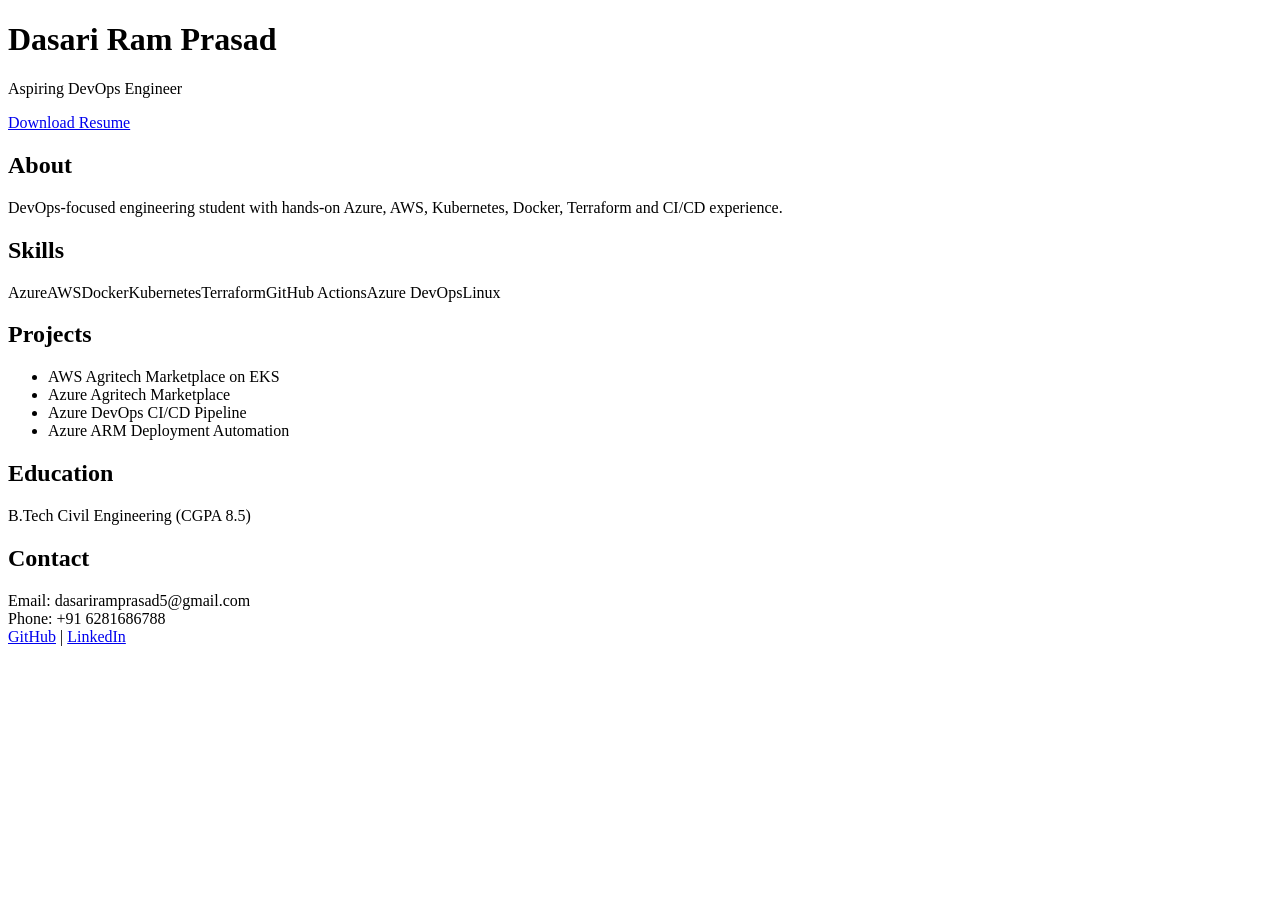
==== commit 06916a89: "Add files via upload" ====
--- a/index.html
+++ b/index.html
@@ -1,720 +1,8 @@
-<!DOCTYPE html>
-<html lang="en">
-<head>
-  <meta charset="UTF-8" />
-  <meta name="viewport" content="width=device-width, initial-scale=1.0" />
-  <meta name="description" content="Dasari Ram Prasad — Aspiring DevOps Engineer specializing in Azure, AWS, Kubernetes, Terraform & CI/CD." />
-  <meta name="theme-color" content="#070b14" />
-  <title>Dasari Ram Prasad | DevOps Engineer</title>
-  <link rel="preconnect" href="https://fonts.googleapis.com" />
-  <link rel="preconnect" href="https://fonts.gstatic.com" crossorigin />
-  <link href="https://fonts.googleapis.com/css2?family=Space+Grotesk:wght@400;500;600;700&family=JetBrains+Mono:wght@400;500;600&display=swap" rel="stylesheet" />
-  <link rel="stylesheet" href="styles.css" />
-</head>
-<body>
-  <div class="mesh" aria-hidden="true">
-    <span class="orb orb-a"></span>
-    <span class="orb orb-b"></span>
-    <span class="orb orb-c"></span>
-  </div>
-  <div class="noise" aria-hidden="true"></div>
-  <div class="bg-grid" aria-hidden="true"></div>
-
-  <!-- Navigation -->
-  <header class="nav" id="nav">
-    <div class="nav-inner">
-      <a href="#home" class="logo">
-        <span class="logo-mark">
-          <svg viewBox="0 0 32 32" fill="none" aria-hidden="true">
-            <rect x="2" y="2" width="28" height="28" rx="8" stroke="url(#lg)" stroke-width="2"/>
-            <path d="M10 21V11h4.2c2.1 0 3.4 1.1 3.4 2.8 0 1.2-.6 2.1-1.7 2.5L19 21h-2.4l-2.7-4.2H12.3V21H10zm2.3-6h1.8c.9 0 1.4-.4 1.4-1.1s-.5-1.1-1.4-1.1h-1.8V15z" fill="url(#lg)"/>
-            <defs>
-              <linearGradient id="lg" x1="2" y1="2" x2="30" y2="30">
-                <stop stop-color="#22d3ee"/><stop offset="1" stop-color="#a78bfa"/>
-              </linearGradient>
-            </defs>
-          </svg>
-        </span>
-        <span class="logo-text">Ram Prasad<span class="logo-dot">.</span></span>
-      </a>
-
-      <nav class="nav-links" id="navLinks">
-        <a href="#home" class="nav-link active">Home</a>
-        <a href="#about" class="nav-link">About</a>
-        <a href="#skills" class="nav-link">Skills</a>
-        <a href="#projects" class="nav-link">Projects</a>
-        <a href="#education" class="nav-link">Education</a>
-        <a href="#contact" class="nav-link">Contact</a>
-        <a href="Dasari_Ram_Prasad_Resume.pdf" class="nav-cta" download="Dasari_Ram_Prasad_Resume.pdf">
-          <svg viewBox="0 0 24 24" fill="none" stroke="currentColor" stroke-width="2"><path d="M21 15v4a2 2 0 01-2 2H5a2 2 0 01-2-2v-4M7 10l5 5 5-5M12 15V3"/></svg>
-          Resume
-        </a>
-      </nav>
-
-      <div class="nav-actions">
-        <button class="theme-toggle" id="themeToggle" aria-label="Toggle theme" title="Toggle light/dark">
-          <svg class="icon-moon" viewBox="0 0 24 24" fill="none" stroke="currentColor" stroke-width="2"><path d="M21 12.79A9 9 0 1111.21 3 7 7 0 0021 12.79z"/></svg>
-          <svg class="icon-sun" viewBox="0 0 24 24" fill="none" stroke="currentColor" stroke-width="2"><circle cx="12" cy="12" r="5"/><path d="M12 1v2M12 21v2M4.22 4.22l1.42 1.42M18.36 18.36l1.42 1.42M1 12h2M21 12h2M4.22 19.78l1.42-1.42M18.36 5.64l1.42-1.42"/></svg>
-        </button>
-        <button class="hamburger" id="hamburger" aria-label="Menu">
-          <span></span><span></span><span></span>
-        </button>
-      </div>
-    </div>
-  </header>
-
-  <main>
-    <!-- ═══════════ HERO ═══════════ -->
-    <section class="hero" id="home">
-      <div class="hero-content">
-        <p class="hero-badge reveal">
-          <span class="pulse-dot"></span>
-          Available for DevOps roles · Hyderabad
-        </p>
-        <h1 class="hero-title reveal">
-          Cloud infrastructure<br />
-          that <span class="gradient-text">ships itself</span>
-        </h1>
-        <h2 class="hero-subtitle reveal">
-          <span class="typed-prefix">I'm a </span><span class="typed" id="typed"></span><span class="cursor">|</span>
-        </h2>
-        <p class="hero-desc reveal">
-          Hi, I'm <strong>Dasari Ram Prasad</strong> — building production multi-tier apps on
-          <strong>Azure</strong> &amp; <strong>AWS</strong>, with Kubernetes, Terraform, and
-          CI/CD pipelines that cut release effort by <strong>80%</strong>.
-        </p>
-        <div class="hero-cta reveal">
-          <a href="#projects" class="btn btn-primary">
-            <span>View Projects</span>
-            <svg viewBox="0 0 24 24" fill="none" stroke="currentColor" stroke-width="2"><path d="M5 12h14M13 6l6 6-6 6"/></svg>
-          </a>
-          <a href="Dasari_Ram_Prasad_Resume.pdf" class="btn btn-glass" download="Dasari_Ram_Prasad_Resume.pdf">
-            <svg viewBox="0 0 24 24" fill="none" stroke="currentColor" stroke-width="2"><path d="M21 15v4a2 2 0 01-2 2H5a2 2 0 01-2-2v-4M7 10l5 5 5-5M12 15V3"/></svg>
-            Download Resume
-          </a>
-        </div>
-        <div class="hero-socials reveal">
-          <a href="https://github.com/DASARI5728558" target="_blank" rel="noopener" aria-label="GitHub" class="social-btn">
-            <svg viewBox="0 0 24 24" fill="currentColor"><path d="M12 2A10 10 0 002 12c0 4.42 2.87 8.17 6.84 9.5.5.08.66-.23.66-.5v-1.69c-2.77.6-3.36-1.34-3.36-1.34-.46-1.16-1.11-1.47-1.11-1.47-.91-.62.07-.6.07-.6 1 .07 1.53 1.03 1.53 1.03.87 1.52 2.34 1.07 2.91.83.09-.65.35-1.09.63-1.34-2.22-.25-4.55-1.11-4.55-4.92 0-1.11.38-2 1.03-2.71-.1-.25-.45-1.29.1-2.64 0 0 .84-.27 2.75 1.02.79-.22 1.65-.33 2.5-.33.85 0 1.71.11 2.5.33 1.91-1.29 2.75-1.02 2.75-1.02.55 1.35.2 2.39.1 2.64.65.71 1.03 1.6 1.03 2.71 0 3.82-2.34 4.66-4.57 4.91.36.31.69.92.69 1.85V21c0 .27.16.59.67.5A10.02 10.02 0 0022 12 10 10 0 0012 2z"/></svg>
-          </a>
-          <a href="https://www.linkedin.com/in/ram-prasad-dasari-8b1b52217" target="_blank" rel="noopener" aria-label="LinkedIn" class="social-btn">
-            <svg viewBox="0 0 24 24" fill="currentColor"><path d="M19 3a2 2 0 012 2v14a2 2 0 01-2 2H5a2 2 0 01-2-2V5a2 2 0 012-2h14m-.5 15.5v-5.3a3.26 3.26 0 00-3.26-3.26c-.85 0-1.84.52-2.32 1.3v-1.11h-2.79v8.37h2.79v-4.93c0-.77.62-1.4 1.39-1.4a1.4 1.4 0 011.4 1.4v4.93h2.79M6.88 8.56a1.68 1.68 0 001.68-1.68c0-.93-.75-1.69-1.68-1.69a1.69 1.69 0 00-1.69 1.69c0 .93.76 1.68 1.69 1.68m1.39 9.94v-8.37H5.5v8.37h2.77z"/></svg>
-          </a>
-          <a href="/cdn-cgi/l/email-protection#3b5f5a485a4952495a564b495a485a5f0e7b5c565a525715585456" aria-label="Email" class="social-btn">
-            <svg viewBox="0 0 24 24" fill="none" stroke="currentColor" stroke-width="2"><path d="M4 4h16c1.1 0 2 .9 2 2v12c0 1.1-.9 2-2 2H4c-1.1 0-2-.9-2-2V6c0-1.1.9-2 2-2z"/><path d="M22 6l-10 7L2 6"/></svg>
-          </a>
-          <a href="tel:+916281686788" aria-label="Phone" class="social-btn">
-            <svg viewBox="0 0 24 24" fill="none" stroke="currentColor" stroke-width="2"><path d="M22 16.92v3a2 2 0 01-2.18 2 19.79 19.79 0 01-8.63-3.07 19.5 19.5 0 01-6-6 19.79 19.79 0 01-3.07-8.67A2 2 0 014.11 2h3a2 2 0 012 1.72c.127.96.361 1.903.7 2.81a2 2 0 01-.45 2.11L8.09 9.91a16 16 0 006 6l1.27-1.27a2 2 0 012.11-.45c.907.339 1.85.573 2.81.7A2 2 0 0122 16.92z"/></svg>
-          </a>
-        </div>
-      </div>
-
-      <div class="hero-visual reveal">
-        <div class="terminal-wrap">
-          <div class="float-chip chip-1">Terraform</div>
-          <div class="float-chip chip-2">Kubernetes</div>
-          <div class="float-chip chip-3">GitHub Actions</div>
-          <div class="float-chip chip-4">Azure · AWS</div>
-
-          <div class="terminal">
-            <div class="terminal-bar">
-              <span class="dot red"></span>
-              <span class="dot yellow"></span>
-              <span class="dot green"></span>
-              <span class="terminal-title">ram@devops — zsh</span>
-              <span class="terminal-live"><span class="live-dot"></span> live</span>
-            </div>
-            <div class="terminal-body" id="terminalBody">
-              <div class="t-line"><span class="t-prompt">➜</span> <span class="t-cmd">whoami</span></div>
-              <div class="t-line t-out">dasari-ram-prasad · devops-engineer</div>
-              <div class="t-line"><span class="t-prompt">➜</span> <span class="t-cmd">cat skills.yaml | yq '.cloud[]'</span></div>
-              <div class="t-line t-out t-cyan">Azure · AWS · AKS · EKS · Terraform</div>
-              <div class="t-line"><span class="t-prompt">➜</span> <span class="t-cmd">kubectl get deploy -n agritech</span></div>
-              <div class="t-line t-out mono">
-                <span class="t-dim">NAME</span>&nbsp;&nbsp;&nbsp;&nbsp;&nbsp;&nbsp;&nbsp;&nbsp;&nbsp;&nbsp;<span class="t-dim">READY</span>&nbsp;&nbsp;<span class="t-dim">STATUS</span><br>
-                agritech-api&nbsp;&nbsp;&nbsp;<span class="t-ok">3/3</span>&nbsp;&nbsp;&nbsp;&nbsp;<span class="t-ok">Running</span><br>
-                agritech-web&nbsp;&nbsp;&nbsp;<span class="t-ok">2/2</span>&nbsp;&nbsp;&nbsp;&nbsp;<span class="t-ok">Running</span>
-              </div>
-              <div class="t-line"><span class="t-prompt">➜</span> <span class="t-cmd">terraform apply -auto-approve</span></div>
-              <div class="t-line t-out t-ok">✓ Apply complete! Resources: 12 added · 0 changed</div>
-              <div class="t-line"><span class="t-prompt">➜</span> <span class="t-cmd">pipeline status --last</span></div>
-              <div class="t-line t-out"><span class="pipe-ok">● build</span> → <span class="pipe-ok">● test</span> → <span class="pipe-ok">● deploy</span> · <span class="t-ok">95%+ success</span></div>
-              <div class="t-line"><span class="t-prompt">➜</span> <span class="t-blink">▌</span></div>
-            </div>
-          </div>
-        </div>
-      </div>
-    </section>
-
-    <!-- ═══════════ STATS ═══════════ -->
-    <section class="stats" id="stats">
-      <div class="stats-grid">
-        <div class="stat reveal" style="--d:0">
-          <div class="stat-icon">☁</div>
-          <div class="stat-value"><span class="stat-num" data-target="4">0</span><span class="stat-suffix">+</span></div>
-          <span class="stat-label">Cloud Projects</span>
-        </div>
-        <div class="stat reveal" style="--d:1">
-          <div class="stat-icon">⚡</div>
-          <div class="stat-value"><span class="stat-num" data-target="80">0</span><span class="stat-suffix">%</span></div>
-          <span class="stat-label">Faster Releases</span>
-        </div>
-        <div class="stat reveal" style="--d:2">
-          <div class="stat-icon">★</div>
-          <div class="stat-value"><span class="stat-num" data-target="8.5">0</span></div>
-          <span class="stat-label">CGPA / 10</span>
-        </div>
-        <div class="stat reveal" style="--d:3">
-          <div class="stat-icon">&lt;/&gt;</div>
-          <div class="stat-value"><span class="stat-num" data-target="6">0</span></div>
-          <span class="stat-label">GitHub Repos</span>
-        </div>
-      </div>
-    </section>
-
-    <!-- ═══════════ ABOUT ═══════════ -->
-    <section class="section" id="about">
-      <div class="section-header reveal">
-        <span class="section-tag"><span class="tag-hash">01</span> about me</span>
-        <h2 class="section-title">Professional Summary</h2>
-        <p class="section-lead">From civil engineering foundations to cloud-native automation.</p>
-      </div>
-      <div class="about-grid">
-        <div class="about-card glass reveal">
-          <div class="card-glow"></div>
-          <p>
-            DevOps-focused engineering student (<strong>8.5 CGPA</strong>) with hands-on experience building and
-            deploying <strong>production-grade, multi-tier applications</strong> on <strong>Microsoft Azure</strong>
-            and <strong>AWS</strong>.
-          </p>
-          <p>
-            Designed end-to-end CI/CD pipelines that reduced manual release effort by <strong>80%</strong>,
-            provisioned cloud infrastructure using Terraform and ARM templates, and orchestrated containerized
-            workloads on <strong>Kubernetes (AKS &amp; EKS)</strong> with Helm.
-          </p>
-          <p>
-            Transitioning from Civil Engineering to DevOps, bringing strong analytical thinking and project
-            management skills. Seeking a DevOps Engineer role to apply cloud automation and container
-            orchestration expertise at scale.
-          </p>
-          <div class="about-tags">
-            <span class="tag">Azure</span>
-            <span class="tag">AWS</span>
-            <span class="tag">Kubernetes</span>
-            <span class="tag">Terraform</span>
-            <span class="tag">CI/CD</span>
-            <span class="tag">Docker</span>
-            <span class="tag">Helm</span>
-            <span class="tag">Linux</span>
-          </div>
-        </div>
-
-        <aside class="about-info glass reveal">
-          <div class="info-row">
-            <span class="info-icon">
-              <svg viewBox="0 0 24 24" fill="none" stroke="currentColor" stroke-width="2"><path d="M12 2C8.13 2 5 5.13 5 9c0 5.25 7 13 7 13s7-7.75 7-13c0-3.87-3.13-7-7-7z"/><circle cx="12" cy="9" r="2.5"/></svg>
-            </span>
-            <div>
-              <span class="info-label">Location</span>
-              <span class="info-value">Hyderabad, India</span>
-            </div>
-          </div>
-          <div class="info-row">
-            <span class="info-icon">
-              <svg viewBox="0 0 24 24" fill="none" stroke="currentColor" stroke-width="2"><path d="M4 4h16c1.1 0 2 .9 2 2v12c0 1.1-.9 2-2 2H4c-1.1 0-2-.9-2-2V6c0-1.1.9-2 2-2z"/><path d="M22 6l-10 7L2 6"/></svg>
-            </span>
-            <div>
-              <span class="info-label">Email</span>
-              <a class="info-value link" href="/cdn-cgi/l/email-protection#8eeaeffdeffce7fcefe3fefceffdefeabbcee9e3efe7e2a0ede1e3"><span class="__cf_email__" data-cfemail="0662677567746f74676b7674677567623346616b676f6a2865696b">[email&#160;protected]</span></a>
-            </div>
-          </div>
-          <div class="info-row">
-            <span class="info-icon">
-              <svg viewBox="0 0 24 24" fill="none" stroke="currentColor" stroke-width="2"><path d="M22 16.92v3a2 2 0 01-2.18 2 19.79 19.79 0 01-8.63-3.07 19.5 19.5 0 01-6-6 19.79 19.79 0 01-3.07-8.67A2 2 0 014.11 2h3a2 2 0 012 1.72c.127.96.361 1.903.7 2.81a2 2 0 01-.45 2.11L8.09 9.91a16 16 0 006 6l1.27-1.27a2 2 0 012.11-.45c.907.339 1.85.573 2.81.7A2 2 0 0122 16.92z"/></svg>
-            </span>
-            <div>
-              <span class="info-label">Phone</span>
-              <a class="info-value link" href="tel:+916281686788">+91 6281686788</a>
-            </div>
-          </div>
-          <div class="info-row">
-            <span class="info-icon status-icon">
-              <svg viewBox="0 0 24 24" fill="none" stroke="currentColor" stroke-width="2"><path d="M12 2l3.09 6.26L22 9.27l-5 4.87 1.18 6.88L12 17.77l-6.18 3.25L7 14.14 2 9.27l6.91-1.01L12 2z"/></svg>
-            </span>
-            <div>
-              <span class="info-label">Status</span>
-              <span class="info-value status-live"><span class="pulse-dot sm"></span> Available for hire</span>
-            </div>
-          </div>
-          <div class="about-actions">
-            <a href="Dasari_Ram_Prasad_Resume.pdf" class="btn btn-glass btn-full" download="Dasari_Ram_Prasad_Resume.pdf">
-              <svg viewBox="0 0 24 24" fill="none" stroke="currentColor" stroke-width="2"><path d="M21 15v4a2 2 0 01-2 2H5a2 2 0 01-2-2v-4M7 10l5 5 5-5M12 15V3"/></svg>
-              Download Resume
-            </a>
-            <a href="/cdn-cgi/l/email-protection#2d494c5e4c5f445f4c405d5f4c5e4c49186d4a404c4441034e4240125e584f47484e5910625d5d425f595843445954081f1d4b425f081f1d69485b625d5e081f1d68434a444348485f" class="btn btn-primary btn-full">
-              Hire Me
-            </a>
-          </div>
-        </aside>
-      </div>
-    </section>
-
-    <!-- ═══════════ SKILLS ═══════════ -->
-    <section class="section section-alt" id="skills">
-      <div class="section-header reveal">
-        <span class="section-tag"><span class="tag-hash">02</span> tech stack</span>
-        <h2 class="section-title">Technical Skills</h2>
-        <p class="section-lead">Tools I use to design, automate, and ship reliable infrastructure.</p>
-      </div>
-      <div class="skills-grid">
-        <article class="skill-card glass reveal">
-          <div class="skill-top">
-            <div class="skill-icon cloud">
-              <svg viewBox="0 0 24 24" fill="none" stroke="currentColor" stroke-width="1.8"><path d="M18 10h-1.26A8 8 0 109 20h9a5 5 0 000-10z"/></svg>
-            </div>
-            <span class="skill-count">02 clouds</span>
-          </div>
-          <h3>Cloud Platforms</h3>
-          <ul>
-            <li><strong>Azure</strong> — VM, VNet, NSG, AKS, ACR, ARM, MySQL Flexible</li>
-            <li><strong>AWS</strong> — EC2, S3, IAM, VPC, EKS, ECR, RDS, CloudWatch</li>
-          </ul>
-        </article>
-        <article class="skill-card glass reveal">
-          <div class="skill-top">
-            <div class="skill-icon container">
-              <svg viewBox="0 0 24 24" fill="none" stroke="currentColor" stroke-width="1.8"><rect x="2" y="7" width="20" height="14" rx="2"/><path d="M16 7V5a2 2 0 00-2-2h-4a2 2 0 00-2 2v2M12 12v4M8 12h8"/></svg>
-            </div>
-            <span class="skill-count">AKS / EKS</span>
-          </div>
-          <h3>Containerization</h3>
-          <ul>
-            <li>Docker &amp; multi-stage builds</li>
-            <li>Kubernetes (AKS / EKS)</li>
-            <li>Helm Charts</li>
-          </ul>
-        </article>
-        <article class="skill-card glass reveal">
-          <div class="skill-top">
-            <div class="skill-icon iac">
-              <svg viewBox="0 0 24 24" fill="none" stroke="currentColor" stroke-width="1.8"><path d="M14 2H6a2 2 0 00-2 2v16a2 2 0 002 2h12a2 2 0 002-2V8z"/><path d="M14 2v6h6M16 13H8M16 17H8M10 9H8"/></svg>
-            </div>
-            <span class="skill-count">IaC</span>
-          </div>
-          <h3>IaC &amp; Config</h3>
-          <ul>
-            <li>Terraform</li>
-            <li>Azure ARM Templates</li>
-            <li>Infrastructure as Code best practices</li>
-          </ul>
-        </article>
-        <article class="skill-card glass reveal">
-          <div class="skill-top">
-            <div class="skill-icon cicd">
-              <svg viewBox="0 0 24 24" fill="none" stroke="currentColor" stroke-width="1.8"><path d="M17 1l4 4-4 4"/><path d="M3 11V9a4 4 0 014-4h14"/><path d="M7 23l-4-4 4-4"/><path d="M21 13v2a4 4 0 01-4 4H3"/></svg>
-            </div>
-            <span class="skill-count">pipelines</span>
-          </div>
-          <h3>CI/CD</h3>
-          <ul>
-            <li>Azure DevOps Pipelines</li>
-            <li>GitHub Actions</li>
-            <li>Release gates &amp; PR workflows</li>
-          </ul>
-        </article>
-        <article class="skill-card glass reveal">
-          <div class="skill-top">
-            <div class="skill-icon script">
-              <svg viewBox="0 0 24 24" fill="none" stroke="currentColor" stroke-width="1.8"><polyline points="4 17 10 11 4 5"/><line x1="12" y1="19" x2="20" y2="19"/></svg>
-            </div>
-            <span class="skill-count">shell</span>
-          </div>
-          <h3>Scripting &amp; OS</h3>
-          <ul>
-            <li>Bash / Shell Scripting</li>
-            <li>Linux (Ubuntu, CentOS)</li>
-            <li>Git &amp; branching strategies</li>
-          </ul>
-        </article>
-        <article class="skill-card glass reveal">
-          <div class="skill-top">
-            <div class="skill-icon security">
-              <svg viewBox="0 0 24 24" fill="none" stroke="currentColor" stroke-width="1.8"><path d="M12 22s8-4 8-10V5l-8-3-8 3v7c0 6 8 10 8 10z"/></svg>
-            </div>
-            <span class="skill-count">secure</span>
-          </div>
-          <h3>Security &amp; Data</h3>
-          <ul>
-            <li>IAM Policies, NSGs, Least-Privilege</li>
-            <li>Secrets Management</li>
-            <li>MySQL, Azure MySQL, AWS RDS</li>
-          </ul>
-        </article>
-      </div>
-    </section>
-
-    <!-- ═══════════ PROJECTS ═══════════ -->
-    <section class="section" id="projects">
-      <div class="section-header reveal">
-        <span class="section-tag"><span class="tag-hash">03</span> featured work</span>
-        <h2 class="section-title">Key Projects</h2>
-        <p class="section-lead">Production-style deployments across AWS and Azure with measurable impact.</p>
-      </div>
-
-      <div class="projects-list">
-
-        <!-- Project 1 -->
-        <article class="project-card glass reveal">
-          <div class="project-accent aws-accent"></div>
-          <div class="project-layout">
-            <div class="project-visual">
-              <div class="arch-diagram">
-                <div class="arch-row">
-                  <span class="arch-node">GitHub</span>
-                  <span class="arch-arrow">→</span>
-                  <span class="arch-node">Actions</span>
-                  <span class="arch-arrow">→</span>
-                  <span class="arch-node">ECR</span>
-                </div>
-                <div class="arch-row">
-                  <span class="arch-node accent">Terraform</span>
-                  <span class="arch-arrow">→</span>
-                  <span class="arch-node accent">EKS</span>
-                  <span class="arch-arrow">→</span>
-                  <span class="arch-node">Helm</span>
-                </div>
-                <div class="arch-row">
-                  <span class="arch-node">Ingress</span>
-                  <span class="arch-arrow">→</span>
-                  <span class="arch-node">Pods</span>
-                  <span class="arch-arrow">→</span>
-                  <span class="arch-node">RDS</span>
-                </div>
-              </div>
-              <div class="impact-pills">
-                <span class="impact"><strong>70%</strong> faster provision</span>
-                <span class="impact"><strong>2w → 2h</strong> releases</span>
-                <span class="impact"><strong>15+</strong> issues fixed</span>
-              </div>
-            </div>
-            <div class="project-body">
-              <div class="project-meta">
-                <span class="project-num">01</span>
-                <span class="project-year">2026</span>
-                <span class="project-cloud aws">AWS</span>
-              </div>
-              <h3 class="project-title">Agritech Marketplace — 2-Tier AWS DevOps Deployment</h3>
-              <p class="project-desc">
-                Production deployment of a 2-tier Agritech Marketplace on Amazon EKS with fully automated
-                infrastructure provisioning and CI/CD.
-              </p>
-              <ul class="project-highlights">
-                <li>Reduced infrastructure provisioning time by <strong>70%</strong> (2+ hrs → ~35 min) with Terraform</li>
-                <li>CI/CD with GitHub Actions cut release cycle from <strong>2 weeks to under 2 hours</strong></li>
-                <li>Configured Ingress, Services, ConfigMaps, Secrets &amp; IAM least-privilege policies</li>
-                <li>Resolved <strong>15+ real-world</strong> infra issues (state, IAM, Helm, pod crash loops)</li>
-              </ul>
-              <div class="project-tech">
-                <span>AWS EKS</span><span>ECR</span><span>Terraform</span><span>Docker</span>
-                <span>Helm</span><span>GitHub Actions</span><span>RDS</span><span>Spring Boot</span>
-              </div>
-            </div>
-          </div>
-        </article>
-
-        <!-- Project 2 -->
-        <article class="project-card glass reveal">
-          <div class="project-accent azure-accent"></div>
-          <div class="project-layout reverse">
-            <div class="project-visual">
-              <div class="arch-diagram">
-                <div class="arch-row">
-                  <span class="arch-node accent">Public Subnet</span>
-                  <span class="arch-arrow">→</span>
-                  <span class="arch-node">Azure VM</span>
-                </div>
-                <div class="arch-row">
-                  <span class="arch-node">Nginx</span>
-                  <span class="arch-arrow">→</span>
-                  <span class="arch-node">Spring Boot</span>
-                </div>
-                <div class="arch-row">
-                  <span class="arch-node">NSG + DNS</span>
-                  <span class="arch-arrow">→</span>
-                  <span class="arch-node accent">Private MySQL</span>
-                </div>
-              </div>
-              <div class="impact-pills">
-                <span class="impact"><strong>2-tier</strong> isolation</span>
-                <span class="impact"><strong>Private</strong> DB tier</span>
-                <span class="impact"><strong>AI</strong> recommendations</span>
-              </div>
-            </div>
-            <div class="project-body">
-              <div class="project-meta">
-                <span class="project-num">02</span>
-                <span class="project-year">2026</span>
-                <span class="project-cloud azure">Azure</span>
-              </div>
-              <h3 class="project-title">Agritech Marketplace — Azure 2-Tier Full-Stack App</h3>
-              <p class="project-desc">
-                Secure 2-tier architecture on Azure with network isolation, private database tier, and
-                AI-driven crop-input recommendations.
-              </p>
-              <ul class="project-highlights">
-                <li>App tier in public subnet; DB tier in private subnet behind NSG rules</li>
-                <li>Full-stack AgriTech Marketplace with AI fertilizer/pesticide suggestions</li>
-                <li>Private DNS Zone + NSG rules restricting DB access to app layer only</li>
-              </ul>
-              <div class="project-tech">
-                <span>Azure VM</span><span>VNet</span><span>NSG</span><span>Private DNS</span>
-                <span>MySQL Flexible</span><span>Nginx</span><span>Spring Boot 3.x</span><span>Java 17</span>
-              </div>
-            </div>
-          </div>
-        </article>
-
-        <!-- Project 3 -->
-        <article class="project-card glass reveal">
-          <div class="project-accent azure-accent"></div>
-          <div class="project-layout">
-            <div class="project-visual">
-              <div class="arch-diagram pipeline">
-                <div class="pipe-stage done">
-                  <span class="pipe-dot"></span>
-                  <span>Commit</span>
-                </div>
-                <div class="pipe-line"></div>
-                <div class="pipe-stage done">
-                  <span class="pipe-dot"></span>
-                  <span>Build</span>
-                </div>
-                <div class="pipe-line"></div>
-                <div class="pipe-stage done">
-                  <span class="pipe-dot"></span>
-                  <span>PR Gate</span>
-                </div>
-                <div class="pipe-line"></div>
-                <div class="pipe-stage done">
-                  <span class="pipe-dot"></span>
-                  <span>Release</span>
-                </div>
-              </div>
-              <div class="impact-pills">
-                <span class="impact"><strong>95%+</strong> build success</span>
-                <span class="impact"><strong>80%</strong> less manual work</span>
-                <span class="impact"><strong>Zero</strong> downtime CD</span>
-              </div>
-            </div>
-            <div class="project-body">
-              <div class="project-meta">
-                <span class="project-num">03</span>
-                <span class="project-year">2026</span>
-                <span class="project-cloud azure">Azure</span>
-              </div>
-              <h3 class="project-title">Production Management System — Azure DevOps CI/CD</h3>
-              <p class="project-desc">
-                End-to-end CI/CD pipeline for a .NET Production Management System with PR validation
-                and approval-based release gates.
-              </p>
-              <ul class="project-highlights">
-                <li>Git branching + PR validation achieving <strong>95%+ build success rate</strong></li>
-                <li>Automated build, validate &amp; publish of .NET artifacts — <strong>80% less</strong> manual effort</li>
-                <li>CD pipelines with approval gates for zero-downtime production releases</li>
-              </ul>
-              <div class="project-tech">
-                <span>Azure DevOps</span><span>Git</span><span>.NET</span><span>CI/CD Pipelines</span><span>Release Gates</span>
-              </div>
-            </div>
-          </div>
-        </article>
-
-        <!-- Project 4 -->
-        <article class="project-card glass reveal">
-          <div class="project-accent azure-accent"></div>
-          <div class="project-layout reverse">
-            <div class="project-visual">
-              <div class="arch-diagram">
-                <div class="arch-row">
-                  <span class="arch-node accent">ARM Template</span>
-                </div>
-                <div class="arch-row multi">
-                  <span class="arch-node">VM</span>
-                  <span class="arch-node">VNet</span>
-                  <span class="arch-node">NSG</span>
-                  <span class="arch-node">PIP</span>
-                </div>
-                <div class="arch-row">
-                  <span class="arch-node">GitHub</span>
-                  <span class="arch-arrow">→</span>
-                  <span class="arch-node">Nginx App</span>
-                </div>
-              </div>
-              <div class="impact-pills">
-                <span class="impact"><strong>100%</strong> automated</span>
-                <span class="impact"><strong>&lt;30 min</strong> deploy</span>
-                <span class="impact"><strong>0</strong> manual steps</span>
-              </div>
-            </div>
-            <div class="project-body">
-              <div class="project-meta">
-                <span class="project-num">04</span>
-                <span class="project-year">2026</span>
-                <span class="project-cloud azure">Azure</span>
-              </div>
-              <h3 class="project-title">Automated Server Deployment Using Native Cloud Tools</h3>
-              <p class="project-desc">
-                Infrastructure-as-Code automation on Azure using ARM templates, deploying a Blinkit-inspired
-                web app with zero manual setup.
-              </p>
-              <ul class="project-highlights">
-                <li>ARM template deploys VM, VNet, NSG &amp; Public IP — <strong>100% automated</strong></li>
-                <li>GitHub-integrated deploy with Nginx; full deployment in under <strong>30 minutes</strong></li>
-              </ul>
-              <div class="project-tech">
-                <span>ARM Templates</span><span>Azure VM</span><span>VNet</span><span>NSG</span>
-                <span>Nginx</span><span>GitHub</span>
-              </div>
-            </div>
-          </div>
-        </article>
-
-      </div>
-    </section>
-
-    <!-- ═══════════ EDUCATION ═══════════ -->
-    <section class="section section-alt" id="education">
-      <div class="section-header reveal">
-        <span class="section-tag"><span class="tag-hash">04</span> credentials</span>
-        <h2 class="section-title">Education &amp; Certifications</h2>
-      </div>
-      <div class="edu-grid">
-        <div class="edu-card glass reveal">
-          <div class="edu-icon">
-            <svg viewBox="0 0 24 24" fill="none" stroke="currentColor" stroke-width="1.8"><path d="M22 10v6M2 10l10-5 10 5-10 5z"/><path d="M6 12v5c3 3 9 3 12 0v-5"/></svg>
-          </div>
-          <div class="edu-content">
-            <span class="edu-badge">B.Tech</span>
-            <h3>Civil Engineering</h3>
-            <p class="edu-org">S.V. College of Engineering · Tirupati, India</p>
-            <div class="edu-meta">
-              <span>Sep 2023 – Apr 2026</span>
-              <span class="cgpa">CGPA: 8.5 / 10</span>
-            </div>
-          </div>
-        </div>
-
-        <div class="cert-card glass reveal">
-          <div class="cert-icon">
-            <svg viewBox="0 0 24 24" fill="none" stroke="currentColor" stroke-width="1.8"><circle cx="12" cy="8" r="6"/><path d="M15.477 12.89L17 22l-5-3-5 3 1.523-9.11"/></svg>
-          </div>
-          <div>
-            <h3>AWS Cloud Practitioner Essentials</h3>
-            <p>Amazon Web Services · July 2025</p>
-          </div>
-        </div>
-
-        <div class="cert-card glass reveal">
-          <div class="cert-icon">
-            <svg viewBox="0 0 24 24" fill="none" stroke="currentColor" stroke-width="1.8"><circle cx="12" cy="8" r="6"/><path d="M15.477 12.89L17 22l-5-3-5 3 1.523-9.11"/></svg>
-          </div>
-          <div>
-            <h3>Cloud Computing</h3>
-            <p>SmartED Innovations · September 2025</p>
-          </div>
-        </div>
-      </div>
-
-      <div class="achievements glass reveal">
-        <h3 class="achievements-title">Achievements &amp; Activities</h3>
-        <div class="achievements-grid">
-          <div class="achievement">
-            <span class="ach-icon">✦</span>
-            <p>Completed <strong>4+ end-to-end cloud projects</strong> spanning Azure and AWS with production deployments</p>
-          </div>
-          <div class="achievement">
-            <span class="ach-icon">✦</span>
-            <p>Built and managed <strong>6 GitHub repositories</strong> with clean commit history and README docs</p>
-          </div>
-          <div class="achievement">
-            <span class="ach-icon">✦</span>
-            <p>Self-taught DevOps skills through structured learning paths on AWS and Azure platforms</p>
-          </div>
-        </div>
-      </div>
-    </section>
-
-    <!-- ═══════════ CONTACT ═══════════ -->
-    <section class="section" id="contact">
-      <div class="section-header reveal center">
-        <span class="section-tag"><span class="tag-hash">05</span> let's connect</span>
-        <h2 class="section-title">Get In Touch</h2>
-        <p class="section-lead">
-          Looking for a DevOps engineer who can ship reliable cloud infrastructure?
-          Let's talk about how I can help your team.
-        </p>
-      </div>
-      <div class="contact-wrap reveal">
-        <div class="contact-cards">
-          <a href="/cdn-cgi/l/email-protection#acc8cddfcddec5decdc1dcdecddfcdc899eccbc1cdc5c082cfc3c1" class="contact-card glass">
-            <div class="contact-card-icon">
-              <svg viewBox="0 0 24 24" fill="none" stroke="currentColor" stroke-width="2"><path d="M4 4h16c1.1 0 2 .9 2 2v12c0 1.1-.9 2-2 2H4c-1.1 0-2-.9-2-2V6c0-1.1.9-2 2-2z"/><path d="M22 6l-10 7L2 6"/></svg>
-            </div>
-            <span class="contact-card-label">Email</span>
-            <span class="contact-card-value"><span class="__cf_email__" data-cfemail="a6c2c7d5c7d4cfd4c7cbd6d4c7d5c7c293e6c1cbc7cfca88c5c9cb">[email&#160;protected]</span></span>
-          </a>
-          <a href="tel:+916281686788" class="contact-card glass">
-            <div class="contact-card-icon">
-              <svg viewBox="0 0 24 24" fill="none" stroke="currentColor" stroke-width="2"><path d="M22 16.92v3a2 2 0 01-2.18 2 19.79 19.79 0 01-8.63-3.07 19.5 19.5 0 01-6-6 19.79 19.79 0 01-3.07-8.67A2 2 0 014.11 2h3a2 2 0 012 1.72c.127.96.361 1.903.7 2.81a2 2 0 01-.45 2.11L8.09 9.91a16 16 0 006 6l1.27-1.27a2 2 0 012.11-.45c.907.339 1.85.573 2.81.7A2 2 0 0122 16.92z"/></svg>
-            </div>
-            <span class="contact-card-label">Phone</span>
-            <span class="contact-card-value">+91 6281686788</span>
-          </a>
-          <a href="https://www.linkedin.com/in/ram-prasad-dasari-8b1b52217" target="_blank" rel="noopener" class="contact-card glass">
-            <div class="contact-card-icon">
-              <svg viewBox="0 0 24 24" fill="currentColor"><path d="M19 3a2 2 0 012 2v14a2 2 0 01-2 2H5a2 2 0 01-2-2V5a2 2 0 012-2h14m-.5 15.5v-5.3a3.26 3.26 0 00-3.26-3.26c-.85 0-1.84.52-2.32 1.3v-1.11h-2.79v8.37h2.79v-4.93c0-.77.62-1.4 1.39-1.4a1.4 1.4 0 011.4 1.4v4.93h2.79M6.88 8.56a1.68 1.68 0 001.68-1.68c0-.93-.75-1.69-1.68-1.69a1.69 1.69 0 00-1.69 1.69c0 .93.76 1.68 1.69 1.68m1.39 9.94v-8.37H5.5v8.37h2.77z"/></svg>
-            </div>
-            <span class="contact-card-label">LinkedIn</span>
-            <span class="contact-card-value">ram-prasad-dasari</span>
-          </a>
-          <a href="https://github.com/DASARI5728558" target="_blank" rel="noopener" class="contact-card glass">
-            <div class="contact-card-icon">
-              <svg viewBox="0 0 24 24" fill="currentColor"><path d="M12 2A10 10 0 002 12c0 4.42 2.87 8.17 6.84 9.5.5.08.66-.23.66-.5v-1.69c-2.77.6-3.36-1.34-3.36-1.34-.46-1.16-1.11-1.47-1.11-1.47-.91-.62.07-.6.07-.6 1 .07 1.53 1.03 1.53 1.03.87 1.52 2.34 1.07 2.91.83.09-.65.35-1.09.63-1.34-2.22-.25-4.55-1.11-4.55-4.92 0-1.11.38-2 1.03-2.71-.1-.25-.45-1.29.1-2.64 0 0 .84-.27 2.75 1.02.79-.22 1.65-.33 2.5-.33.85 0 1.71.11 2.5.33 1.91-1.29 2.75-1.02 2.75-1.02.55 1.35.2 2.39.1 2.64.65.71 1.03 1.6 1.03 2.71 0 3.82-2.34 4.66-4.57 4.91.36.31.69.92.69 1.85V21c0 .27.16.59.67.5A10.02 10.02 0 0022 12 10 10 0 0012 2z"/></svg>
-            </div>
-            <span class="contact-card-label">GitHub</span>
-            <span class="contact-card-value">DASARI5728558</span>
-          </a>
-        </div>
-
-        <div class="languages">
-          <span class="lang-label">Languages</span>
-          <span class="lang-pill">English (Professional)</span>
-          <span class="lang-pill">Telugu (Native)</span>
-        </div>
-
-        <div class="resume-download-block">
-          <a href="Dasari_Ram_Prasad_Resume.pdf" class="btn btn-primary" download="Dasari_Ram_Prasad_Resume.pdf">
-            <svg viewBox="0 0 24 24" fill="none" stroke="currentColor" stroke-width="2"><path d="M14 2H6a2 2 0 00-2 2v16a2 2 0 002 2h12a2 2 0 002-2V8z"/><path d="M14 2v6h6M12 18v-6M9 15l3 3 3-3"/></svg>
-            Download Full Resume (PDF)
-          </a>
-          <a href="Dasari_Ram_Prasad_Resume.html" class="btn btn-glass" target="_blank" rel="noopener">
-            <svg viewBox="0 0 24 24" fill="none" stroke="currentColor" stroke-width="2"><path d="M18 13v6a2 2 0 01-2 2H5a2 2 0 01-2-2V8a2 2 0 012-2h6M15 3h6v6M10 14L21 3"/></svg>
-            View Resume (HTML)
-          </a>
-        </div>
-      </div>
-    </section>
-  </main>
-
-  <footer class="footer">
-    <div class="footer-inner">
-      <p>© <span id="year"></span> Dasari Ram Prasad · Built for the cloud</p>
-      <a href="#home" class="back-top" aria-label="Back to top">
-        <svg viewBox="0 0 24 24" fill="none" stroke="currentColor" stroke-width="2"><path d="M18 15l-6-6-6 6"/></svg>
-      </a>
-    </div>
-  </footer>
-
-  <script data-cfasync="false" src="/cdn-cgi/scripts/5c5dd728/cloudflare-static/email-decode.min.js"></script><script src="script.js"></script>
-</body>
-</html>
+<!DOCTYPE html><html><head><meta charset='UTF-8'><meta name='viewport' content='width=device-width,initial-scale=1'><title>Dasari Ram Prasad</title><link rel='stylesheet' href='style.css'></head><body>
+<header class='hero'><h1>Dasari Ram Prasad</h1><p>Aspiring DevOps Engineer</p><a class='btn' href='resume.html' download>Download Resume</a></header>
+<section><h2>About</h2><p>DevOps-focused engineering student with hands-on Azure, AWS, Kubernetes, Docker, Terraform and CI/CD experience.</p></section>
+<section><h2>Skills</h2><div class='grid'><span>Azure</span><span>AWS</span><span>Docker</span><span>Kubernetes</span><span>Terraform</span><span>GitHub Actions</span><span>Azure DevOps</span><span>Linux</span></div></section>
+<section><h2>Projects</h2><ul><li>AWS Agritech Marketplace on EKS</li><li>Azure Agritech Marketplace</li><li>Azure DevOps CI/CD Pipeline</li><li>Azure ARM Deployment Automation</li></ul></section>
+<section><h2>Education</h2><p>B.Tech Civil Engineering (CGPA 8.5)</p></section>
+<section><h2>Contact</h2><p>Email: dasariramprasad5@gmail.com<br>Phone: +91 6281686788<br><a href='https://github.com/DASARI5728558'>GitHub</a> | <a href='https://www.linkedin.com/in/ram-prasad-dasari-8b1b52217'>LinkedIn</a></p></section>
+<script src='script.js'></script></body></html>
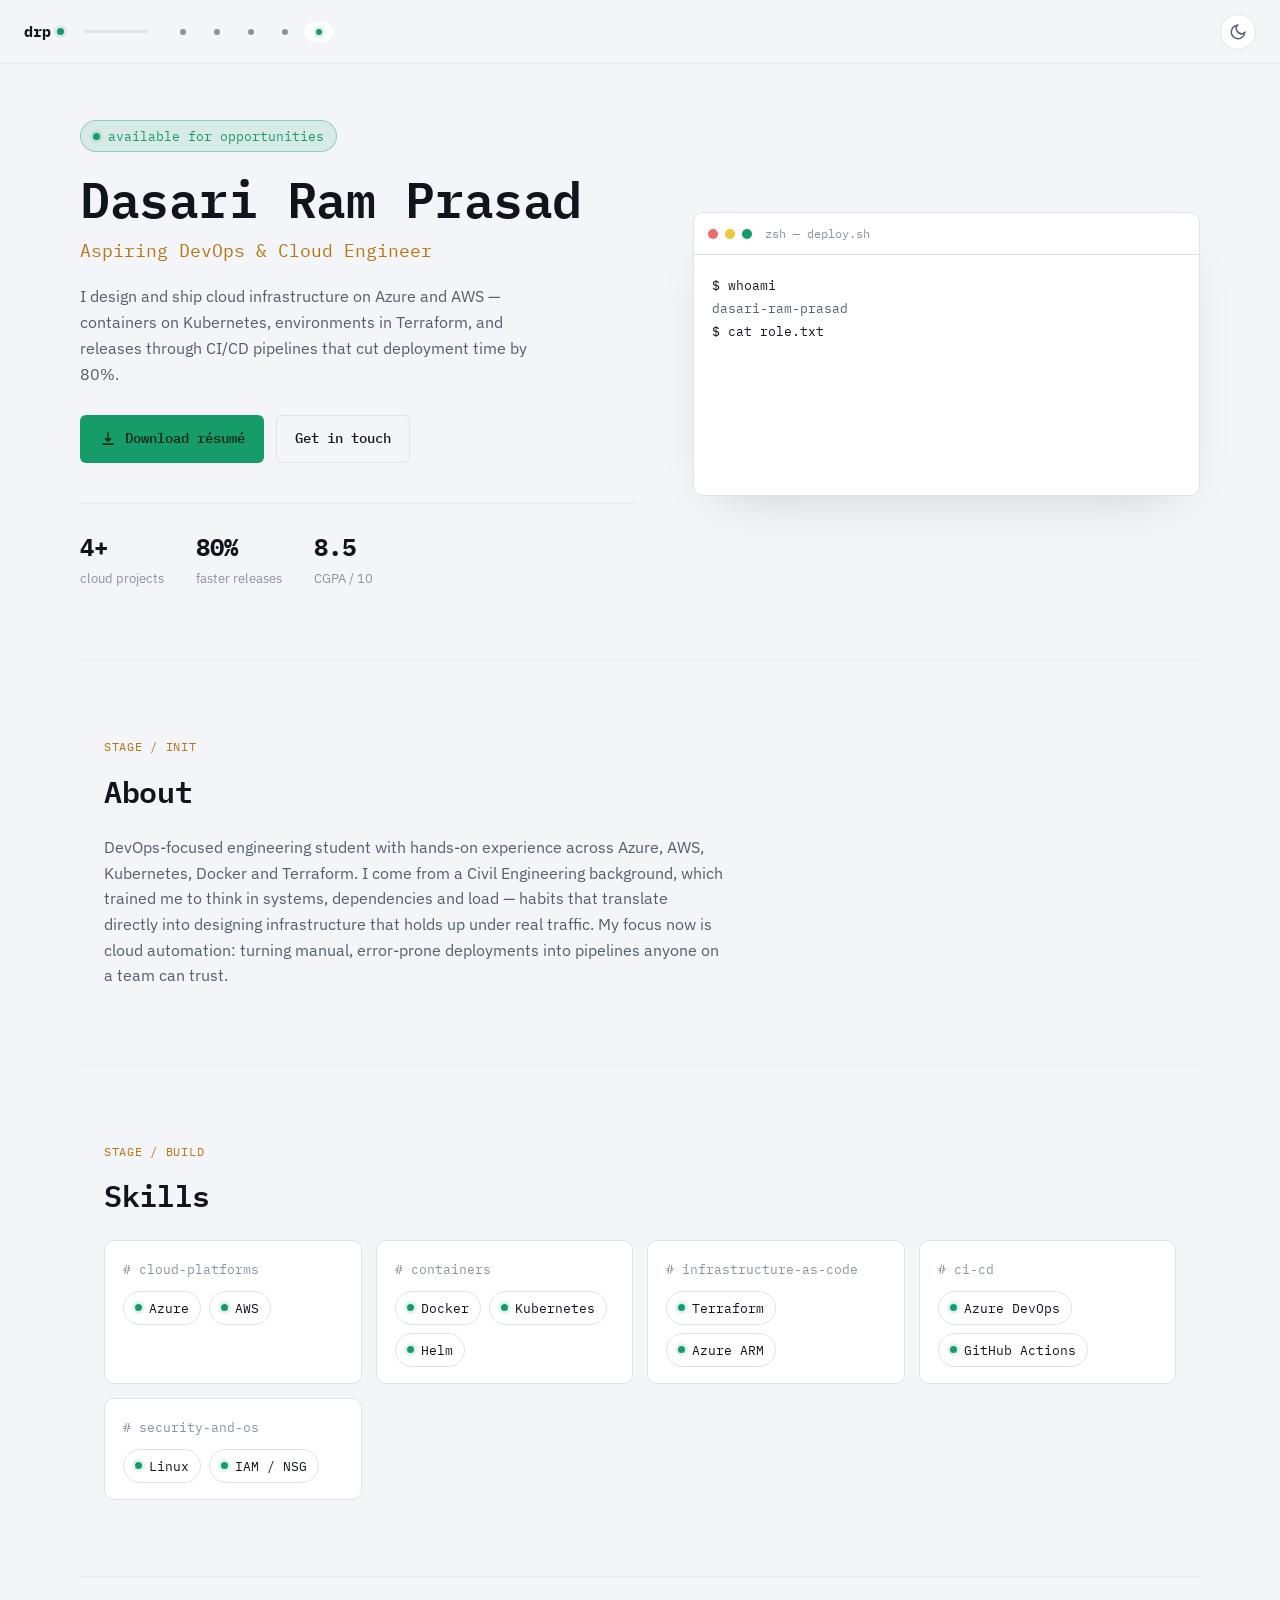
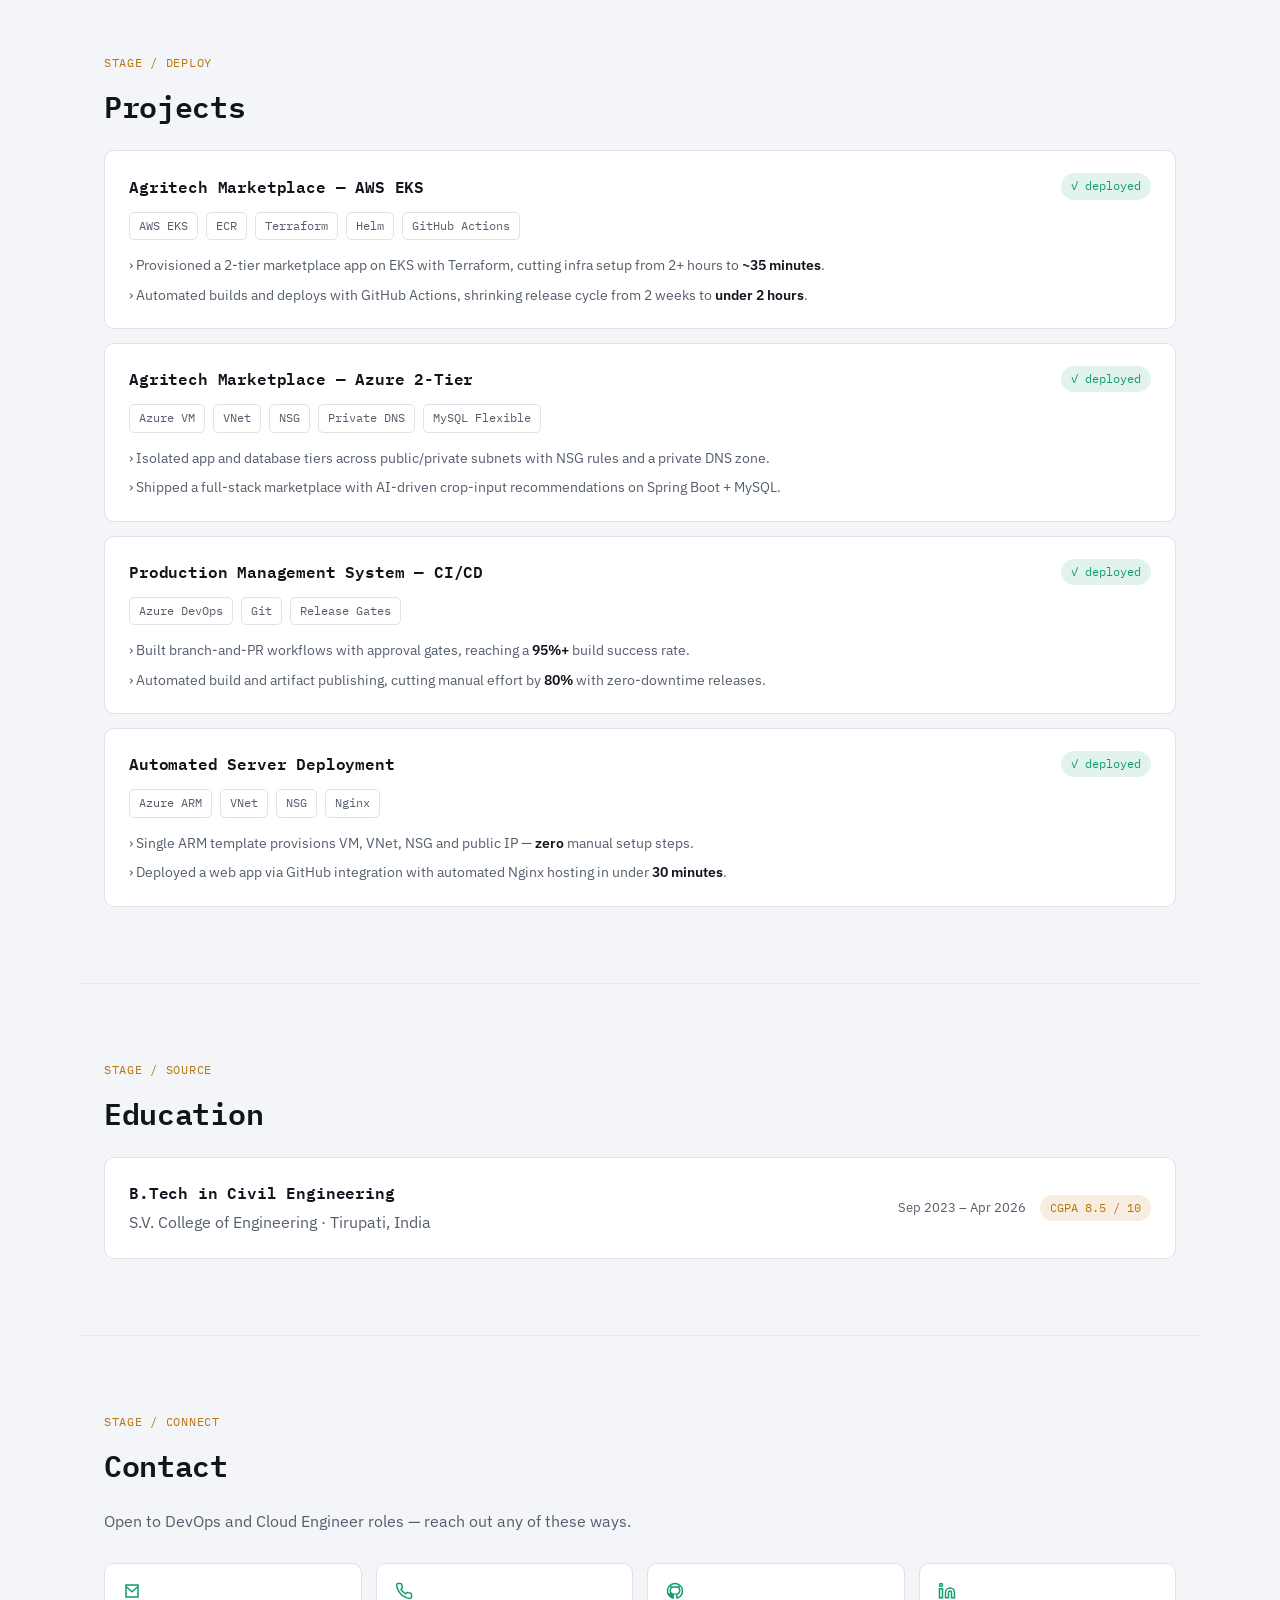
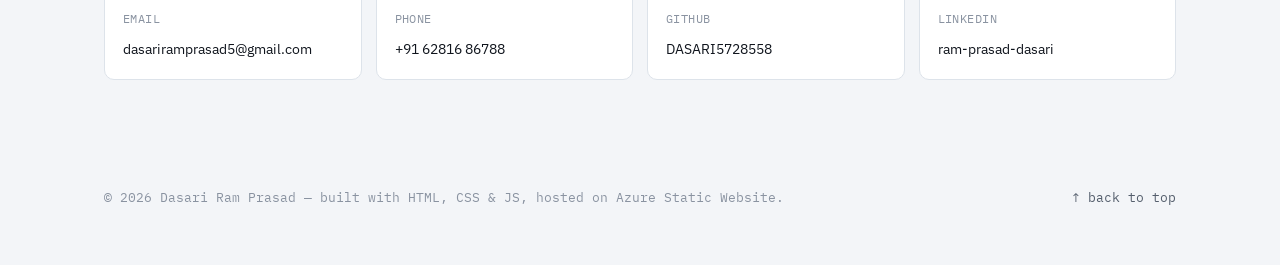
==== commit 9083ae30: "Rename static.html to index.html" ====
--- a/index.html
+++ b/index.html
@@ -1,8 +1,251 @@
-<!DOCTYPE html><html><head><meta charset='UTF-8'><meta name='viewport' content='width=device-width,initial-scale=1'><title>Dasari Ram Prasad</title><link rel='stylesheet' href='style.css'></head><body>
-<header class='hero'><h1>Dasari Ram Prasad</h1><p>Aspiring DevOps Engineer</p><a class='btn' href='resume.html' download>Download Resume</a></header>
-<section><h2>About</h2><p>DevOps-focused engineering student with hands-on Azure, AWS, Kubernetes, Docker, Terraform and CI/CD experience.</p></section>
-<section><h2>Skills</h2><div class='grid'><span>Azure</span><span>AWS</span><span>Docker</span><span>Kubernetes</span><span>Terraform</span><span>GitHub Actions</span><span>Azure DevOps</span><span>Linux</span></div></section>
-<section><h2>Projects</h2><ul><li>AWS Agritech Marketplace on EKS</li><li>Azure Agritech Marketplace</li><li>Azure DevOps CI/CD Pipeline</li><li>Azure ARM Deployment Automation</li></ul></section>
-<section><h2>Education</h2><p>B.Tech Civil Engineering (CGPA 8.5)</p></section>
-<section><h2>Contact</h2><p>Email: dasariramprasad5@gmail.com<br>Phone: +91 6281686788<br><a href='https://github.com/DASARI5728558'>GitHub</a> | <a href='https://www.linkedin.com/in/ram-prasad-dasari-8b1b52217'>LinkedIn</a></p></section>
-<script src='script.js'></script></body></html>+<!DOCTYPE html>
+<html lang="en" data-theme="dark">
+<head>
+<meta charset="UTF-8">
+<meta name="viewport" content="width=device-width, initial-scale=1.0">
+<title>Dasari Ram Prasad — DevOps &amp; Cloud Engineer</title>
+<meta name="description" content="Portfolio of Dasari Ram Prasad, aspiring DevOps &amp; Cloud Engineer working with Azure, AWS, Kubernetes, Terraform and CI/CD.">
+<link rel="preconnect" href="https://fonts.googleapis.com">
+<link rel="preconnect" href="https://fonts.gstatic.com" crossorigin>
+<link href="https://fonts.googleapis.com/css2?family=IBM+Plex+Mono:wght@400;500;600;700&family=IBM+Plex+Sans:wght@400;500;600;700&display=swap" rel="stylesheet">
+<link rel="stylesheet" href="style.css">
+</head>
+<body>
+
+<a class="skip-link" href="#main">Skip to content</a>
+
+<!-- ══════════ PIPELINE NAV ══════════ -->
+<nav class="pipeline-nav" aria-label="Section pipeline">
+  <a href="#top" class="pipeline-brand">drp<span class="dot dot-green" aria-hidden="true"></span></a>
+
+  <div class="pipeline-track" aria-hidden="true">
+    <div class="pipeline-fill" id="pipelineFill"></div>
+  </div>
+
+  <ul class="pipeline-stages">
+    <li><a href="#about" class="stage-link" data-stage="init"><span class="stage-dot"></span><span class="stage-label">init</span></a></li>
+    <li><a href="#skills" class="stage-link" data-stage="build"><span class="stage-dot"></span><span class="stage-label">build</span></a></li>
+    <li><a href="#projects" class="stage-link" data-stage="deploy"><span class="stage-dot"></span><span class="stage-label">deploy</span></a></li>
+    <li><a href="#education" class="stage-link" data-stage="source"><span class="stage-dot"></span><span class="stage-label">source</span></a></li>
+    <li><a href="#contact" class="stage-link" data-stage="connect"><span class="stage-dot"></span><span class="stage-label">connect</span></a></li>
+  </ul>
+
+  <button id="themeToggle" class="theme-toggle" type="button" aria-label="Switch to light theme" aria-pressed="false">
+    <svg class="icon icon-sun" viewBox="0 0 24 24" fill="none" stroke="currentColor" stroke-width="2"><circle cx="12" cy="12" r="4"/><path d="M12 2v2M12 20v2M4.9 4.9l1.4 1.4M17.7 17.7l1.4 1.4M2 12h2M20 12h2M4.9 19.1l1.4-1.4M17.7 6.3l1.4-1.4"/></svg>
+    <svg class="icon icon-moon" viewBox="0 0 24 24" fill="none" stroke="currentColor" stroke-width="2"><path d="M21 12.8A9 9 0 1111.2 3 7 7 0 0021 12.8z"/></svg>
+  </button>
+</nav>
+
+<!-- ══════════ HERO ══════════ -->
+<header class="hero" id="top">
+  <div class="hero-inner">
+    <div class="hero-copy">
+      <p class="status-badge"><span class="dot dot-green"></span>available for opportunities</p>
+      <h1>Dasari Ram Prasad</h1>
+      <p class="role">Aspiring DevOps &amp; Cloud Engineer</p>
+      <p class="pitch">I design and ship cloud infrastructure on Azure and AWS — containers on Kubernetes, environments in Terraform, and releases through CI/CD pipelines that cut deployment time by 80%.</p>
+      <div class="hero-actions">
+        <a class="btn btn-primary" href="resume.html" download>
+          <svg class="icon" viewBox="0 0 24 24" fill="none" stroke="currentColor" stroke-width="2"><path d="M12 3v12m0 0l-4-4m4 4l4-4M4 19h16"/></svg>
+          Download résumé
+        </a>
+        <a class="btn btn-ghost" href="#contact">Get in touch</a>
+      </div>
+      <dl class="hero-stats">
+        <div><dt>4+</dt><dd>cloud projects</dd></div>
+        <div><dt>80%</dt><dd>faster releases</dd></div>
+        <div><dt>8.5</dt><dd>CGPA / 10</dd></div>
+      </dl>
+    </div>
+
+    <div class="terminal" aria-hidden="true">
+      <div class="terminal-bar">
+        <span class="tdot r"></span><span class="tdot y"></span><span class="tdot g"></span>
+        <span class="terminal-title">zsh — deploy.sh</span>
+      </div>
+      <pre class="terminal-body" id="terminalBody"></pre>
+    </div>
+  </div>
+</header>
+
+<main id="main">
+
+  <!-- ══════════ ABOUT ══════════ -->
+  <section id="about" class="section">
+    <p class="eyebrow">stage / init</p>
+    <h2>About</h2>
+    <p class="section-lead">
+      DevOps-focused engineering student with hands-on experience across Azure, AWS, Kubernetes, Docker and Terraform.
+      I come from a Civil Engineering background, which trained me to think in systems, dependencies and load —
+      habits that translate directly into designing infrastructure that holds up under real traffic.
+      My focus now is cloud automation: turning manual, error-prone deployments into pipelines anyone on a team can trust.
+    </p>
+  </section>
+
+  <!-- ══════════ SKILLS ══════════ -->
+  <section id="skills" class="section">
+    <p class="eyebrow">stage / build</p>
+    <h2>Skills</h2>
+
+    <div class="skills-grid">
+      <div class="skill-card">
+        <p class="skill-card-title"># cloud-platforms</p>
+        <ul class="skill-pills">
+          <li><span class="dot dot-green"></span>Azure</li>
+          <li><span class="dot dot-green"></span>AWS</li>
+        </ul>
+      </div>
+      <div class="skill-card">
+        <p class="skill-card-title"># containers</p>
+        <ul class="skill-pills">
+          <li><span class="dot dot-green"></span>Docker</li>
+          <li><span class="dot dot-green"></span>Kubernetes</li>
+          <li><span class="dot dot-green"></span>Helm</li>
+        </ul>
+      </div>
+      <div class="skill-card">
+        <p class="skill-card-title"># infrastructure-as-code</p>
+        <ul class="skill-pills">
+          <li><span class="dot dot-green"></span>Terraform</li>
+          <li><span class="dot dot-green"></span>Azure ARM</li>
+        </ul>
+      </div>
+      <div class="skill-card">
+        <p class="skill-card-title"># ci-cd</p>
+        <ul class="skill-pills">
+          <li><span class="dot dot-green"></span>Azure DevOps</li>
+          <li><span class="dot dot-green"></span>GitHub Actions</li>
+        </ul>
+      </div>
+      <div class="skill-card">
+        <p class="skill-card-title"># security-and-os</p>
+        <ul class="skill-pills">
+          <li><span class="dot dot-green"></span>Linux</li>
+          <li><span class="dot dot-green"></span>IAM / NSG</li>
+        </ul>
+      </div>
+    </div>
+  </section>
+
+  <!-- ══════════ PROJECTS ══════════ -->
+  <section id="projects" class="section">
+    <p class="eyebrow">stage / deploy</p>
+    <h2>Projects</h2>
+
+    <div class="project-list">
+
+      <article class="project-card">
+        <div class="project-head">
+          <h3>Agritech Marketplace — AWS EKS</h3>
+          <span class="badge badge-green">✓ deployed</span>
+        </div>
+        <div class="tech-tags">
+          <code>AWS EKS</code><code>ECR</code><code>Terraform</code><code>Helm</code><code>GitHub Actions</code>
+        </div>
+        <ul class="project-log">
+          <li>› Provisioned a 2-tier marketplace app on EKS with Terraform, cutting infra setup from 2+ hours to <strong>~35 minutes</strong>.</li>
+          <li>› Automated builds and deploys with GitHub Actions, shrinking release cycle from 2 weeks to <strong>under 2 hours</strong>.</li>
+        </ul>
+      </article>
+
+      <article class="project-card">
+        <div class="project-head">
+          <h3>Agritech Marketplace — Azure 2-Tier</h3>
+          <span class="badge badge-green">✓ deployed</span>
+        </div>
+        <div class="tech-tags">
+          <code>Azure VM</code><code>VNet</code><code>NSG</code><code>Private DNS</code><code>MySQL Flexible</code>
+        </div>
+        <ul class="project-log">
+          <li>› Isolated app and database tiers across public/private subnets with NSG rules and a private DNS zone.</li>
+          <li>› Shipped a full-stack marketplace with AI-driven crop-input recommendations on Spring Boot + MySQL.</li>
+        </ul>
+      </article>
+
+      <article class="project-card">
+        <div class="project-head">
+          <h3>Production Management System — CI/CD</h3>
+          <span class="badge badge-green">✓ deployed</span>
+        </div>
+        <div class="tech-tags">
+          <code>Azure DevOps</code><code>Git</code><code>Release Gates</code>
+        </div>
+        <ul class="project-log">
+          <li>› Built branch-and-PR workflows with approval gates, reaching a <strong>95%+</strong> build success rate.</li>
+          <li>› Automated build and artifact publishing, cutting manual effort by <strong>80%</strong> with zero-downtime releases.</li>
+        </ul>
+      </article>
+
+      <article class="project-card">
+        <div class="project-head">
+          <h3>Automated Server Deployment</h3>
+          <span class="badge badge-green">✓ deployed</span>
+        </div>
+        <div class="tech-tags">
+          <code>Azure ARM</code><code>VNet</code><code>NSG</code><code>Nginx</code>
+        </div>
+        <ul class="project-log">
+          <li>› Single ARM template provisions VM, VNet, NSG and public IP — <strong>zero</strong> manual setup steps.</li>
+          <li>› Deployed a web app via GitHub integration with automated Nginx hosting in under <strong>30 minutes</strong>.</li>
+        </ul>
+      </article>
+
+    </div>
+  </section>
+
+  <!-- ══════════ EDUCATION ══════════ -->
+  <section id="education" class="section">
+    <p class="eyebrow">stage / source</p>
+    <h2>Education</h2>
+    <div class="edu-record">
+      <div>
+        <h3>B.Tech in Civil Engineering</h3>
+        <p class="text-dim">S.V. College of Engineering · Tirupati, India</p>
+      </div>
+      <div class="edu-meta">
+        <span class="text-dim">Sep 2023 – Apr 2026</span>
+        <span class="badge badge-amber">CGPA 8.5 / 10</span>
+      </div>
+    </div>
+  </section>
+
+  <!-- ══════════ CONTACT ══════════ -->
+  <section id="contact" class="section">
+    <p class="eyebrow">stage / connect</p>
+    <h2>Contact</h2>
+    <p class="section-lead">Open to DevOps and Cloud Engineer roles — reach out any of these ways.</p>
+
+    <div class="contact-grid">
+      <a class="contact-card" href="mailto:dasariramprasad5@gmail.com">
+        <svg class="icon" viewBox="0 0 24 24" fill="none" stroke="currentColor" stroke-width="2"><path d="M4 4h16v16H4z"/><path d="M4 6l8 7 8-7"/></svg>
+        <span class="contact-label">Email</span>
+        <span class="contact-value">dasariramprasad5@gmail.com</span>
+      </a>
+      <a class="contact-card" href="tel:+916281686788">
+        <svg class="icon" viewBox="0 0 24 24" fill="none" stroke="currentColor" stroke-width="2"><path d="M22 16.9v3a2 2 0 01-2.2 2 19.8 19.8 0 01-8.6-3.1 19.5 19.5 0 01-6-6A19.8 19.8 0 012.1 4.2 2 2 0 014.1 2h3a2 2 0 012 1.7c.1 1 .3 2 .6 2.9a2 2 0 01-.5 2.1L8 9.9a16 16 0 006 6l1.2-1.2a2 2 0 012.1-.5c.9.3 1.9.5 2.9.6a2 2 0 011.8 2.1z"/></svg>
+        <span class="contact-label">Phone</span>
+        <span class="contact-value">+91 62816 86788</span>
+      </a>
+      <a class="contact-card" href="https://github.com/DASARI5728558" target="_blank" rel="noopener">
+        <svg class="icon" viewBox="0 0 24 24" fill="none" stroke="currentColor" stroke-width="2"><path d="M12 2a10 10 0 00-3.16 19.5c.5.1.68-.22.68-.48v-1.7c-2.78.6-3.37-1.34-3.37-1.34-.46-1.16-1.11-1.47-1.11-1.47-.9-.62.07-.6.07-.6 1 .07 1.53 1.03 1.53 1.03.9 1.52 2.34 1.08 2.91.83.09-.65.35-1.09.63-1.34-2.22-.25-4.56-1.11-4.56-4.94 0-1.09.39-1.98 1.03-2.68-.1-.26-.45-1.3.1-2.7 0 0 .84-.27 2.75 1.02a9.5 9.5 0 015 0c1.91-1.29 2.75-1.02 2.75-1.02.55 1.4.2 2.44.1 2.7.64.7 1.03 1.59 1.03 2.68 0 3.84-2.34 4.68-4.57 4.93.36.31.68.92.68 1.85V21c0 .27.18.58.69.48A10 10 0 0012 2z"/></svg>
+        <span class="contact-label">GitHub</span>
+        <span class="contact-value">DASARI5728558</span>
+      </a>
+      <a class="contact-card" href="https://www.linkedin.com/in/ram-prasad-dasari-8b1b52217" target="_blank" rel="noopener">
+        <svg class="icon" viewBox="0 0 24 24" fill="none" stroke="currentColor" stroke-width="2"><path d="M16 8a6 6 0 016 6v7h-4v-7a2 2 0 00-4 0v7h-4v-7a6 6 0 016-6z"/><path d="M2 9h4v12H2z"/><circle cx="4" cy="4" r="2"/></svg>
+        <span class="contact-label">LinkedIn</span>
+        <span class="contact-value">ram-prasad-dasari</span>
+      </a>
+    </div>
+  </section>
+
+</main>
+
+<footer class="site-footer">
+  <p>© 2026 Dasari Ram Prasad — built with HTML, CSS &amp; JS, hosted on Azure Static Website.</p>
+  <a href="#top" class="back-to-top">↑ back to top</a>
+</footer>
+
+<script src="script.js"></script>
+</body>
+</html>
--- a/style.css
+++ b/style.css
@@ -0,0 +1,431 @@
+/* ============================================================
+   Dasari Ram Prasad — Portfolio
+   Design language: CI/CD pipeline / cloud console
+   ============================================================ */
+
+:root {
+  /* ── Dark theme (default) ── */
+  --bg: #0a0e14;
+  --bg-panel: #10151d;
+  --bg-elevated: #161d27;
+  --border: #232b38;
+  --border-soft: #1a212c;
+  --text: #e6ebf2;
+  --text-dim: #8b96a5;
+  --text-faint: #5a6472;
+
+  --accent-green: #3ddc97;
+  --accent-green-dim: rgba(61, 220, 151, 0.14);
+  --accent-amber: #f2a93b;
+  --accent-amber-dim: rgba(242, 169, 59, 0.14);
+  --accent-red: #ef6a6a;
+
+  --font-mono: 'IBM Plex Mono', ui-monospace, 'SFMono-Regular', Menlo, monospace;
+  --font-sans: 'IBM Plex Sans', system-ui, -apple-system, sans-serif;
+
+  --radius: 10px;
+  --radius-sm: 6px;
+  --shadow: 0 20px 50px -25px rgba(0, 0, 0, 0.6);
+
+  --nav-h: 64px;
+  color-scheme: dark;
+}
+
+html[data-theme='light'] {
+  --bg: #f3f5f8;
+  --bg-panel: #ffffff;
+  --bg-elevated: #ffffff;
+  --border: #dde3ea;
+  --border-soft: #e6eaf0;
+  --text: #10151d;
+  --text-dim: #545e6c;
+  --text-faint: #8a93a1;
+  --accent-green-dim: rgba(21, 156, 105, 0.12);
+  --accent-green: #159c69;
+  --accent-amber: #b9750f;
+  --accent-amber-dim: rgba(185, 117, 15, 0.12);
+  --shadow: 0 20px 50px -30px rgba(20, 30, 45, 0.25);
+  color-scheme: light;
+}
+
+/* ── Reset ── */
+* { box-sizing: border-box; }
+html { scroll-behavior: smooth; scroll-padding-top: calc(var(--nav-h) + 16px); }
+body {
+  margin: 0;
+  background: var(--bg);
+  color: var(--text);
+  font-family: var(--font-sans);
+  line-height: 1.6;
+  -webkit-font-smoothing: antialiased;
+  transition: background .25s ease, color .25s ease;
+}
+h1, h2, h3 { font-family: var(--font-mono); font-weight: 600; margin: 0; letter-spacing: -0.01em; }
+p { margin: 0; }
+a { color: inherit; text-decoration: none; }
+ul { list-style: none; margin: 0; padding: 0; }
+img { max-width: 100%; display: block; }
+
+.skip-link {
+  position: absolute; left: -999px; top: 0;
+  background: var(--accent-green); color: #06231a;
+  padding: 10px 16px; font-family: var(--font-mono); font-size: 13px;
+  z-index: 200; border-radius: 0 0 6px 0;
+}
+.skip-link:focus { left: 0; }
+
+:focus-visible {
+  outline: 2px solid var(--accent-green);
+  outline-offset: 3px;
+  border-radius: 4px;
+}
+
+.text-dim { color: var(--text-dim); }
+
+.dot {
+  display: inline-block; width: 7px; height: 7px; border-radius: 50%;
+  flex-shrink: 0;
+}
+.dot-green { background: var(--accent-green); box-shadow: 0 0 0 3px var(--accent-green-dim); }
+.dot-amber { background: var(--accent-amber); box-shadow: 0 0 0 3px var(--accent-amber-dim); }
+
+.icon { width: 18px; height: 18px; flex-shrink: 0; }
+
+/* ============================================================
+   PIPELINE NAV
+   ============================================================ */
+.pipeline-nav {
+  position: sticky; top: 0; z-index: 100;
+  height: var(--nav-h);
+  display: flex; align-items: center; gap: 20px;
+  padding: 0 24px;
+  background: color-mix(in srgb, var(--bg) 88%, transparent);
+  backdrop-filter: blur(10px);
+  border-bottom: 1px solid var(--border-soft);
+}
+
+.pipeline-brand {
+  font-family: var(--font-mono); font-weight: 700; font-size: 15px;
+  display: flex; align-items: center; gap: 6px;
+  flex-shrink: 0;
+}
+
+.pipeline-track {
+  position: relative;
+  flex: 0 0 64px;
+  height: 3px;
+  background: var(--border);
+  border-radius: 2px;
+  overflow: hidden;
+  display: none;
+}
+.pipeline-fill {
+  position: absolute; inset: 0 auto 0 0;
+  width: 0%;
+  background: var(--accent-green);
+  transition: width .3s ease;
+}
+
+.pipeline-stages {
+  display: flex; align-items: center; gap: 4px;
+  flex: 1;
+  overflow-x: auto;
+  scrollbar-width: none;
+}
+.pipeline-stages::-webkit-scrollbar { display: none; }
+
+.stage-link {
+  display: flex; align-items: center; gap: 7px;
+  padding: 7px 12px;
+  font-family: var(--font-mono); font-size: 12.5px;
+  color: var(--text-faint);
+  border-radius: 999px;
+  white-space: nowrap;
+  transition: color .2s ease, background .2s ease;
+}
+.stage-link:hover { color: var(--text); background: var(--bg-elevated); }
+.stage-dot {
+  width: 6px; height: 6px; border-radius: 50%;
+  background: var(--text-faint);
+  transition: background .2s ease, box-shadow .2s ease;
+}
+.stage-link.active { color: var(--text); background: var(--bg-elevated); }
+.stage-link.active .stage-dot {
+  background: var(--accent-green);
+  box-shadow: 0 0 0 3px var(--accent-green-dim);
+}
+
+.theme-toggle {
+  flex-shrink: 0;
+  width: 36px; height: 36px;
+  display: grid; place-items: center;
+  background: var(--bg-elevated);
+  border: 1px solid var(--border);
+  border-radius: 50%;
+  cursor: pointer;
+  color: var(--text-dim);
+}
+.theme-toggle:hover { color: var(--text); border-color: var(--text-faint); }
+.icon-moon { display: none; }
+html[data-theme='light'] .icon-sun { display: none; }
+html[data-theme='light'] .icon-moon { display: block; }
+
+/* ============================================================
+   HERO
+   ============================================================ */
+.hero { padding: 56px 24px 72px; }
+.hero-inner {
+  max-width: 1120px; margin: 0 auto;
+  display: grid; grid-template-columns: 1.1fr 1fr;
+  gap: 56px; align-items: center;
+}
+
+.status-badge {
+  display: inline-flex; align-items: center; gap: 8px;
+  font-family: var(--font-mono); font-size: 12.5px;
+  color: var(--accent-green);
+  background: var(--accent-green-dim);
+  border: 1px solid color-mix(in srgb, var(--accent-green) 35%, transparent);
+  padding: 5px 12px; border-radius: 999px;
+  margin-bottom: 20px;
+}
+
+.hero-copy h1 {
+  font-size: clamp(2.1rem, 4.2vw, 3.1rem);
+  line-height: 1.08;
+}
+.role {
+  font-family: var(--font-mono);
+  color: var(--accent-amber);
+  font-size: clamp(1rem, 1.6vw, 1.15rem);
+  margin-top: 10px;
+}
+.pitch {
+  color: var(--text-dim);
+  font-size: 1.02rem;
+  max-width: 46ch;
+  margin-top: 18px;
+}
+
+.hero-actions { display: flex; gap: 12px; flex-wrap: wrap; margin-top: 28px; }
+.btn {
+  display: inline-flex; align-items: center; gap: 8px;
+  font-family: var(--font-mono); font-size: 13.5px; font-weight: 500;
+  padding: 12px 18px; border-radius: var(--radius-sm);
+  border: 1px solid transparent;
+  transition: transform .15s ease, background .2s ease, border-color .2s ease;
+}
+.btn:hover { transform: translateY(-1px); }
+.btn-primary { background: var(--accent-green); color: #06231a; }
+.btn-primary:hover { background: color-mix(in srgb, var(--accent-green) 88%, white 12%); }
+.btn-ghost { border-color: var(--border); color: var(--text); }
+.btn-ghost:hover { border-color: var(--text-faint); background: var(--bg-elevated); }
+
+.hero-stats {
+  display: flex; gap: 32px;
+  margin: 40px 0 0;
+  padding-top: 24px;
+  border-top: 1px solid var(--border-soft);
+}
+.hero-stats dt {
+  font-family: var(--font-mono); font-size: 1.5rem; font-weight: 700;
+  color: var(--text);
+}
+.hero-stats dd {
+  margin: 2px 0 0; font-size: 12.5px; color: var(--text-faint);
+}
+
+/* ── Terminal ── */
+.terminal {
+  background: var(--bg-panel);
+  border: 1px solid var(--border);
+  border-radius: var(--radius);
+  box-shadow: var(--shadow);
+  overflow: hidden;
+}
+.terminal-bar {
+  display: flex; align-items: center; gap: 7px;
+  padding: 11px 14px;
+  background: var(--bg-elevated);
+  border-bottom: 1px solid var(--border);
+}
+.tdot { width: 10px; height: 10px; border-radius: 50%; }
+.tdot.r { background: #ef6a6a; }
+.tdot.y { background: #f2c53b; }
+.tdot.g { background: var(--accent-green); }
+.terminal-title {
+  margin-left: 6px; font-family: var(--font-mono); font-size: 12px; color: var(--text-faint);
+}
+.terminal-body {
+  margin: 0; padding: 20px 18px;
+  font-family: var(--font-mono); font-size: 13px; line-height: 1.75;
+  color: var(--text-dim);
+  min-height: 240px;
+  white-space: pre-wrap;
+  word-break: break-word;
+}
+.terminal-body .ok { color: var(--accent-green); }
+.terminal-body .cmd { color: var(--text); }
+.terminal-body .amber { color: var(--accent-amber); }
+.cursor {
+  display: inline-block; width: 7px; height: 1em; margin-left: 2px;
+  background: var(--accent-green);
+  vertical-align: text-bottom;
+  animation: blink 1s step-end infinite;
+}
+@keyframes blink { 50% { opacity: 0; } }
+
+/* ============================================================
+   SECTIONS (shared)
+   ============================================================ */
+.section {
+  max-width: 1120px; margin: 0 auto;
+  padding: 76px 24px;
+  border-top: 1px solid var(--border-soft);
+}
+.eyebrow {
+  font-family: var(--font-mono); font-size: 12px; letter-spacing: .06em;
+  color: var(--accent-amber);
+  text-transform: uppercase;
+  margin: 0 0 10px;
+}
+.section h2 { font-size: clamp(1.5rem, 2.4vw, 1.9rem); margin-bottom: 20px; }
+.section-lead { color: var(--text-dim); max-width: 62ch; font-size: 1rem; }
+
+/* ── Skills ── */
+.skills-grid {
+  display: grid; grid-template-columns: repeat(auto-fit, minmax(220px, 1fr));
+  gap: 14px;
+}
+.skill-card {
+  background: var(--bg-panel);
+  border: 1px solid var(--border);
+  border-radius: var(--radius);
+  padding: 18px 18px 16px;
+}
+.skill-card-title {
+  font-family: var(--font-mono); font-size: 12.5px; color: var(--text-faint);
+  margin: 0 0 12px;
+}
+.skill-pills { display: flex; flex-wrap: wrap; gap: 8px; }
+.skill-pills li {
+  display: flex; align-items: center; gap: 7px;
+  font-family: var(--font-mono); font-size: 12.5px;
+  background: var(--bg-elevated);
+  border: 1px solid var(--border);
+  padding: 6px 11px; border-radius: 999px;
+}
+
+/* ── Projects ── */
+.project-list { display: grid; gap: 14px; }
+.project-card {
+  background: var(--bg-panel);
+  border: 1px solid var(--border);
+  border-radius: var(--radius);
+  padding: 22px 24px;
+  transition: border-color .2s ease;
+}
+.project-card:hover { border-color: var(--text-faint); }
+.project-head {
+  display: flex; align-items: center; justify-content: space-between; gap: 12px;
+  flex-wrap: wrap;
+  margin-bottom: 12px;
+}
+.project-head h3 { font-size: 1.02rem; }
+
+.badge {
+  font-family: var(--font-mono); font-size: 11.5px;
+  padding: 4px 10px; border-radius: 999px;
+  white-space: nowrap;
+}
+.badge-green { background: var(--accent-green-dim); color: var(--accent-green); }
+.badge-amber { background: var(--accent-amber-dim); color: var(--accent-amber); }
+
+.tech-tags { display: flex; flex-wrap: wrap; gap: 8px; margin-bottom: 14px; }
+.tech-tags code {
+  font-family: var(--font-mono); font-size: 11.5px;
+  color: var(--text-dim);
+  background: var(--bg-elevated);
+  border: 1px solid var(--border);
+  padding: 4px 9px; border-radius: 5px;
+}
+.project-log li {
+  font-size: 14px; color: var(--text-dim);
+  margin-bottom: 7px; line-height: 1.6;
+}
+.project-log li:last-child { margin-bottom: 0; }
+.project-log strong { color: var(--text); font-weight: 600; }
+
+/* ── Education ── */
+.edu-record {
+  background: var(--bg-panel);
+  border: 1px solid var(--border);
+  border-radius: var(--radius);
+  padding: 22px 24px;
+  display: flex; align-items: center; justify-content: space-between;
+  gap: 16px; flex-wrap: wrap;
+}
+.edu-record h3 { font-size: 1rem; margin-bottom: 4px; }
+.edu-meta { display: flex; align-items: center; gap: 14px; font-size: 13px; }
+
+/* ── Contact ── */
+.contact-grid {
+  display: grid; grid-template-columns: repeat(auto-fit, minmax(230px, 1fr));
+  gap: 14px; margin-top: 28px;
+}
+.contact-card {
+  background: var(--bg-panel);
+  border: 1px solid var(--border);
+  border-radius: var(--radius);
+  padding: 18px;
+  display: flex; flex-direction: column; gap: 10px;
+  transition: border-color .2s ease, transform .15s ease;
+}
+.contact-card:hover { border-color: var(--accent-green); transform: translateY(-2px); }
+.contact-card .icon { color: var(--accent-green); }
+.contact-label {
+  font-family: var(--font-mono); font-size: 11.5px; text-transform: uppercase;
+  color: var(--text-faint); letter-spacing: .04em;
+}
+.contact-value { font-size: 14px; color: var(--text); word-break: break-word; }
+
+/* ── Footer ── */
+.site-footer {
+  max-width: 1120px; margin: 0 auto;
+  padding: 32px 24px 56px;
+  display: flex; justify-content: space-between; align-items: center;
+  flex-wrap: wrap; gap: 12px;
+  font-size: 13px; color: var(--text-faint);
+  font-family: var(--font-mono);
+}
+.back-to-top { color: var(--text-dim); }
+.back-to-top:hover { color: var(--accent-green); }
+
+/* ============================================================
+   RESPONSIVE
+   ============================================================ */
+@media (min-width: 720px) {
+  .pipeline-track { display: block; }
+  .stage-label { display: inline; }
+}
+.stage-label { display: none; }
+
+@media (max-width: 900px) {
+  .hero-inner { grid-template-columns: 1fr; gap: 40px; }
+  .terminal { order: -1; }
+}
+
+@media (max-width: 560px) {
+  .pipeline-nav { gap: 12px; padding: 0 16px; }
+  .pipeline-brand span.dot { display: none; }
+  .hero { padding: 40px 16px 56px; }
+  .section { padding: 56px 16px; }
+  .hero-stats { gap: 22px; }
+  .edu-record { flex-direction: column; align-items: flex-start; }
+}
+
+/* ── Reduced motion ── */
+@media (prefers-reduced-motion: reduce) {
+  html { scroll-behavior: auto; }
+  * { animation-duration: 0.001ms !important; transition-duration: 0.001ms !important; }
+}
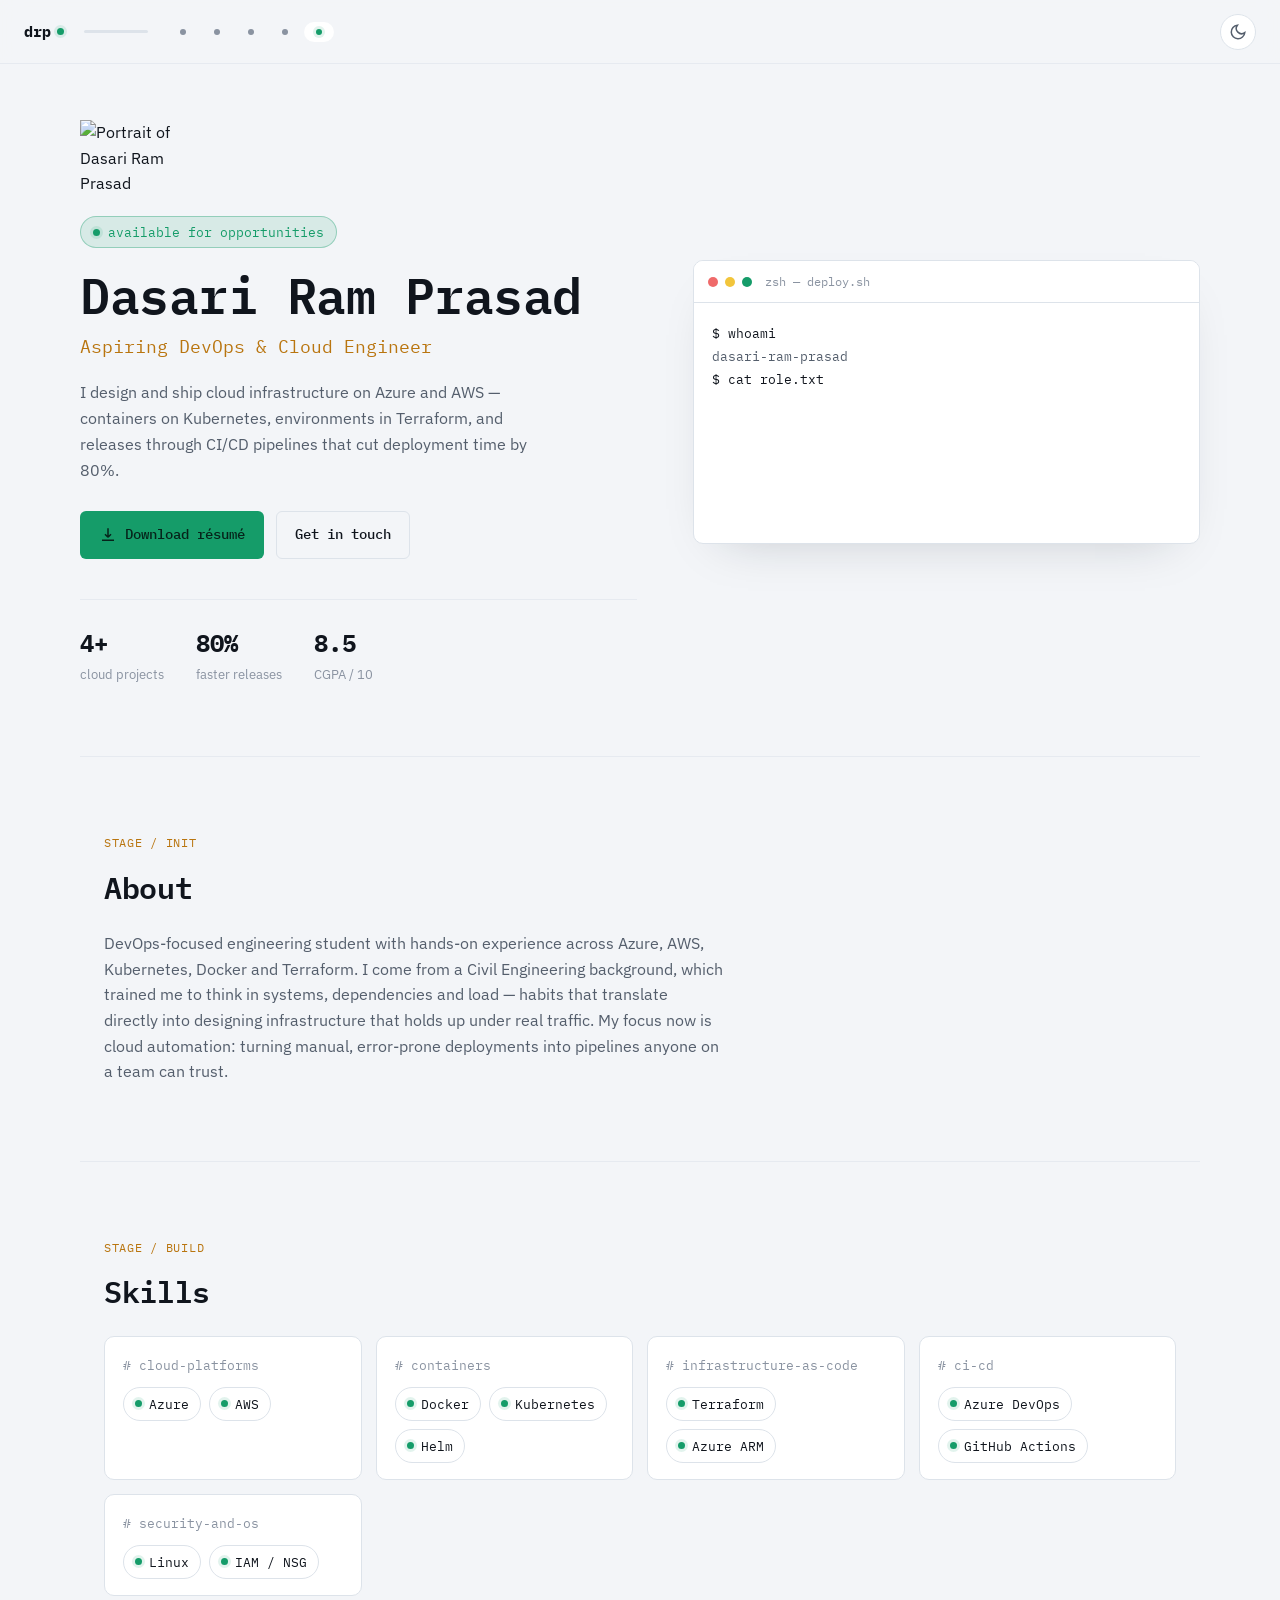
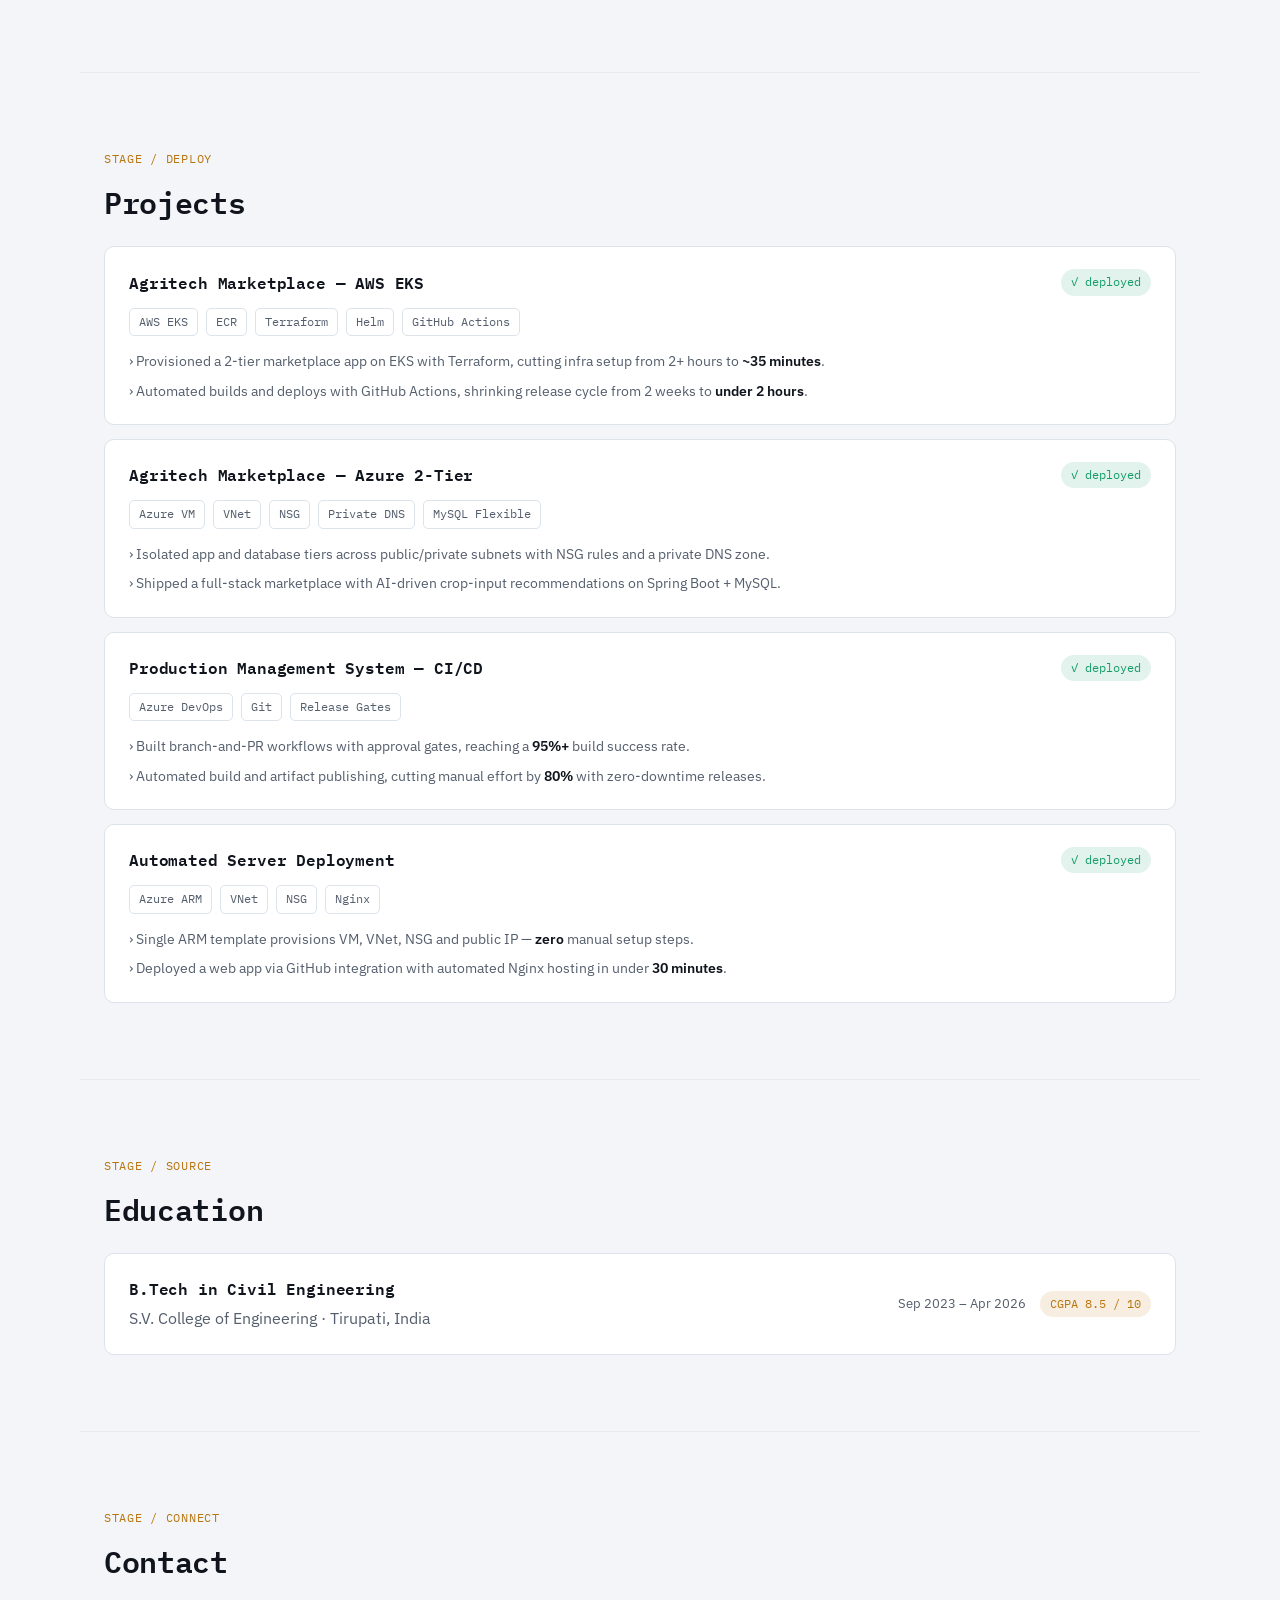
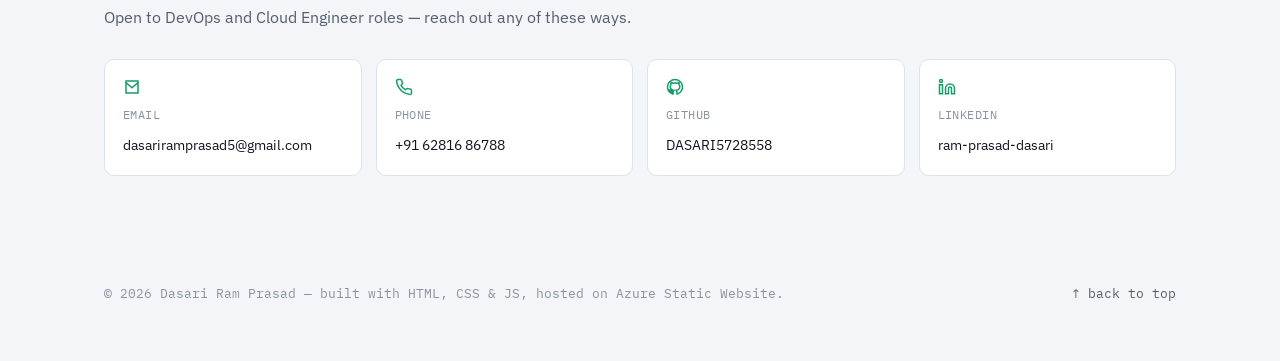
==== commit 06684c50: "Update index.html" ====
--- a/index.html
+++ b/index.html
@@ -9,6 +9,7 @@
 <link rel="preconnect" href="https://fonts.gstatic.com" crossorigin>
 <link href="https://fonts.googleapis.com/css2?family=IBM+Plex+Mono:wght@400;500;600;700&family=IBM+Plex+Sans:wght@400;500;600;700&display=swap" rel="stylesheet">
 <link rel="stylesheet" href="style.css">
+<link rel="icon" type="image/jpeg" href="profile.jpg">
 </head>
 <body>
 
@@ -40,6 +41,10 @@
 <header class="hero" id="top">
   <div class="hero-inner">
     <div class="hero-copy">
+      <div class="avatar-wrap">
+        <img src="profile.jpg" alt="Portrait of Dasari Ram Prasad" class="avatar" width="96" height="96">
+        <span class="avatar-status" aria-hidden="true"></span>
+      </div>
       <p class="status-badge"><span class="dot dot-green"></span>available for opportunities</p>
       <h1>Dasari Ram Prasad</h1>
       <p class="role">Aspiring DevOps &amp; Cloud Engineer</p>
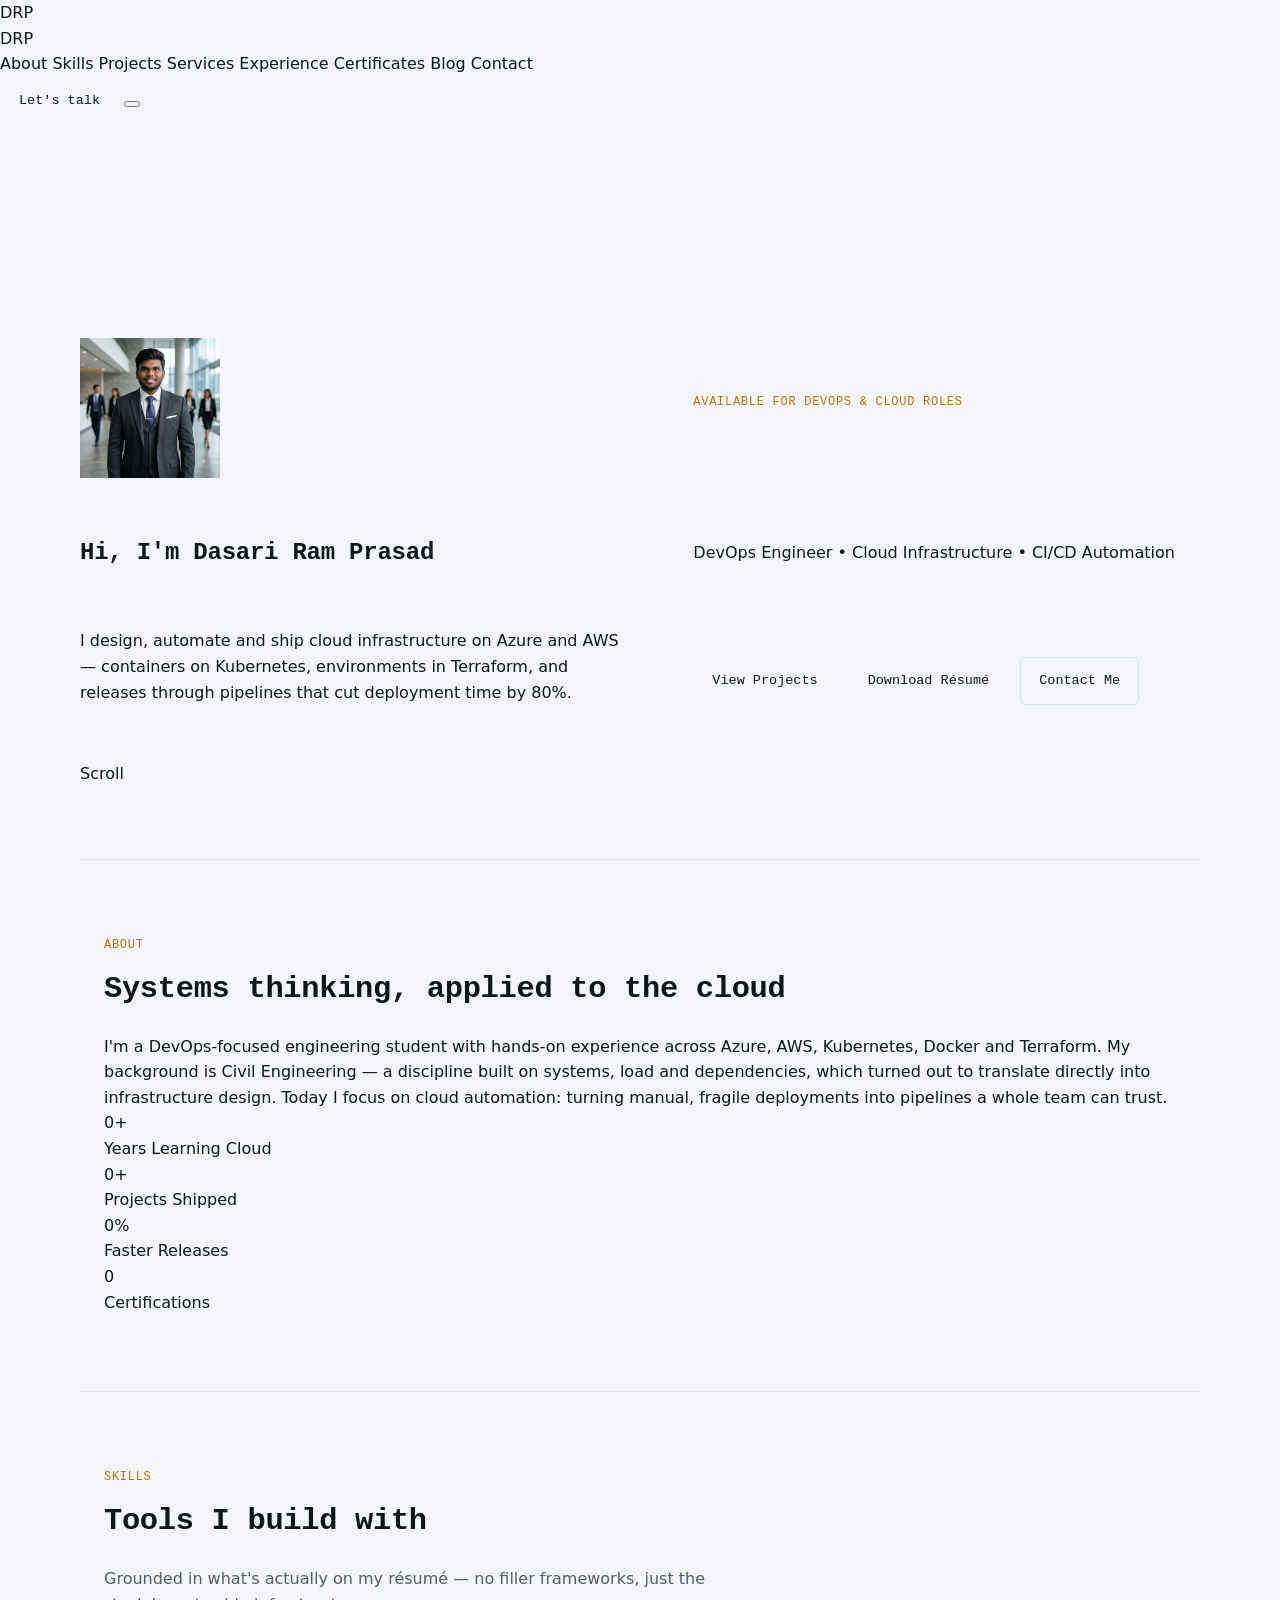
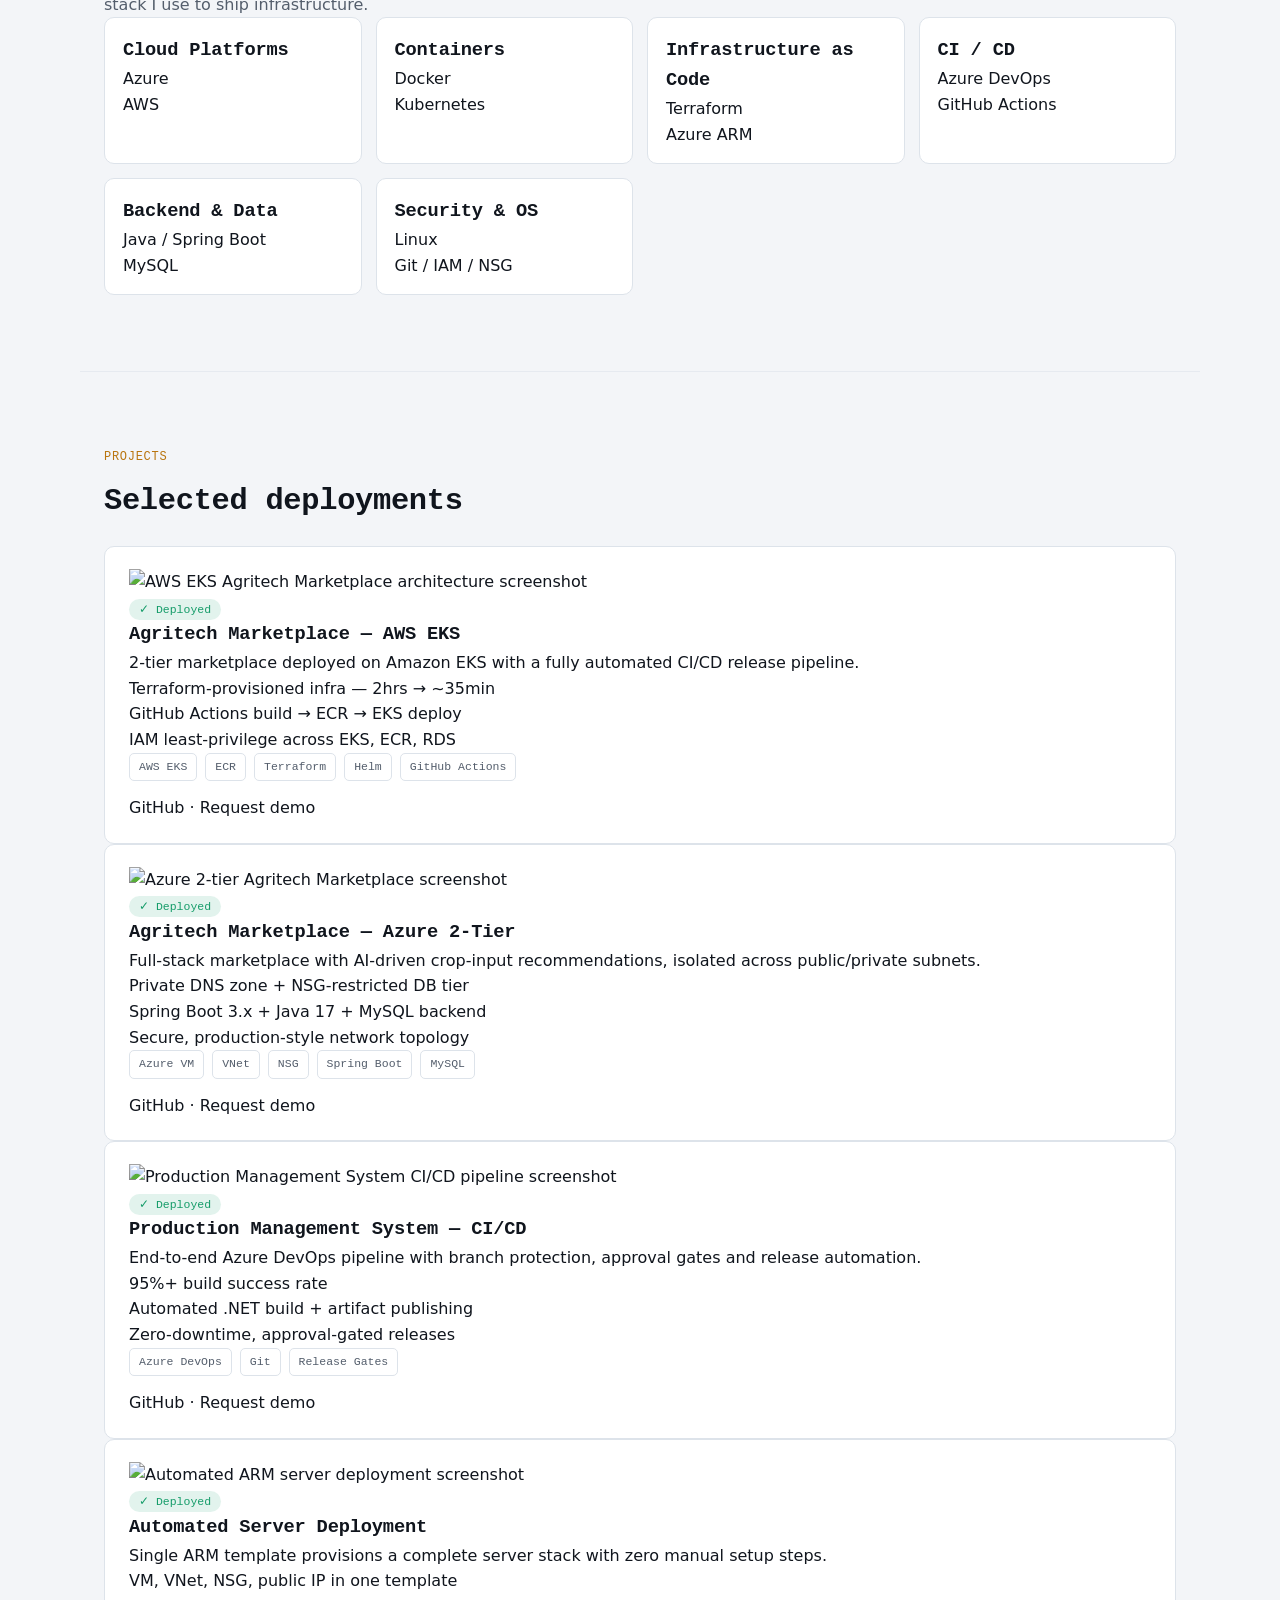
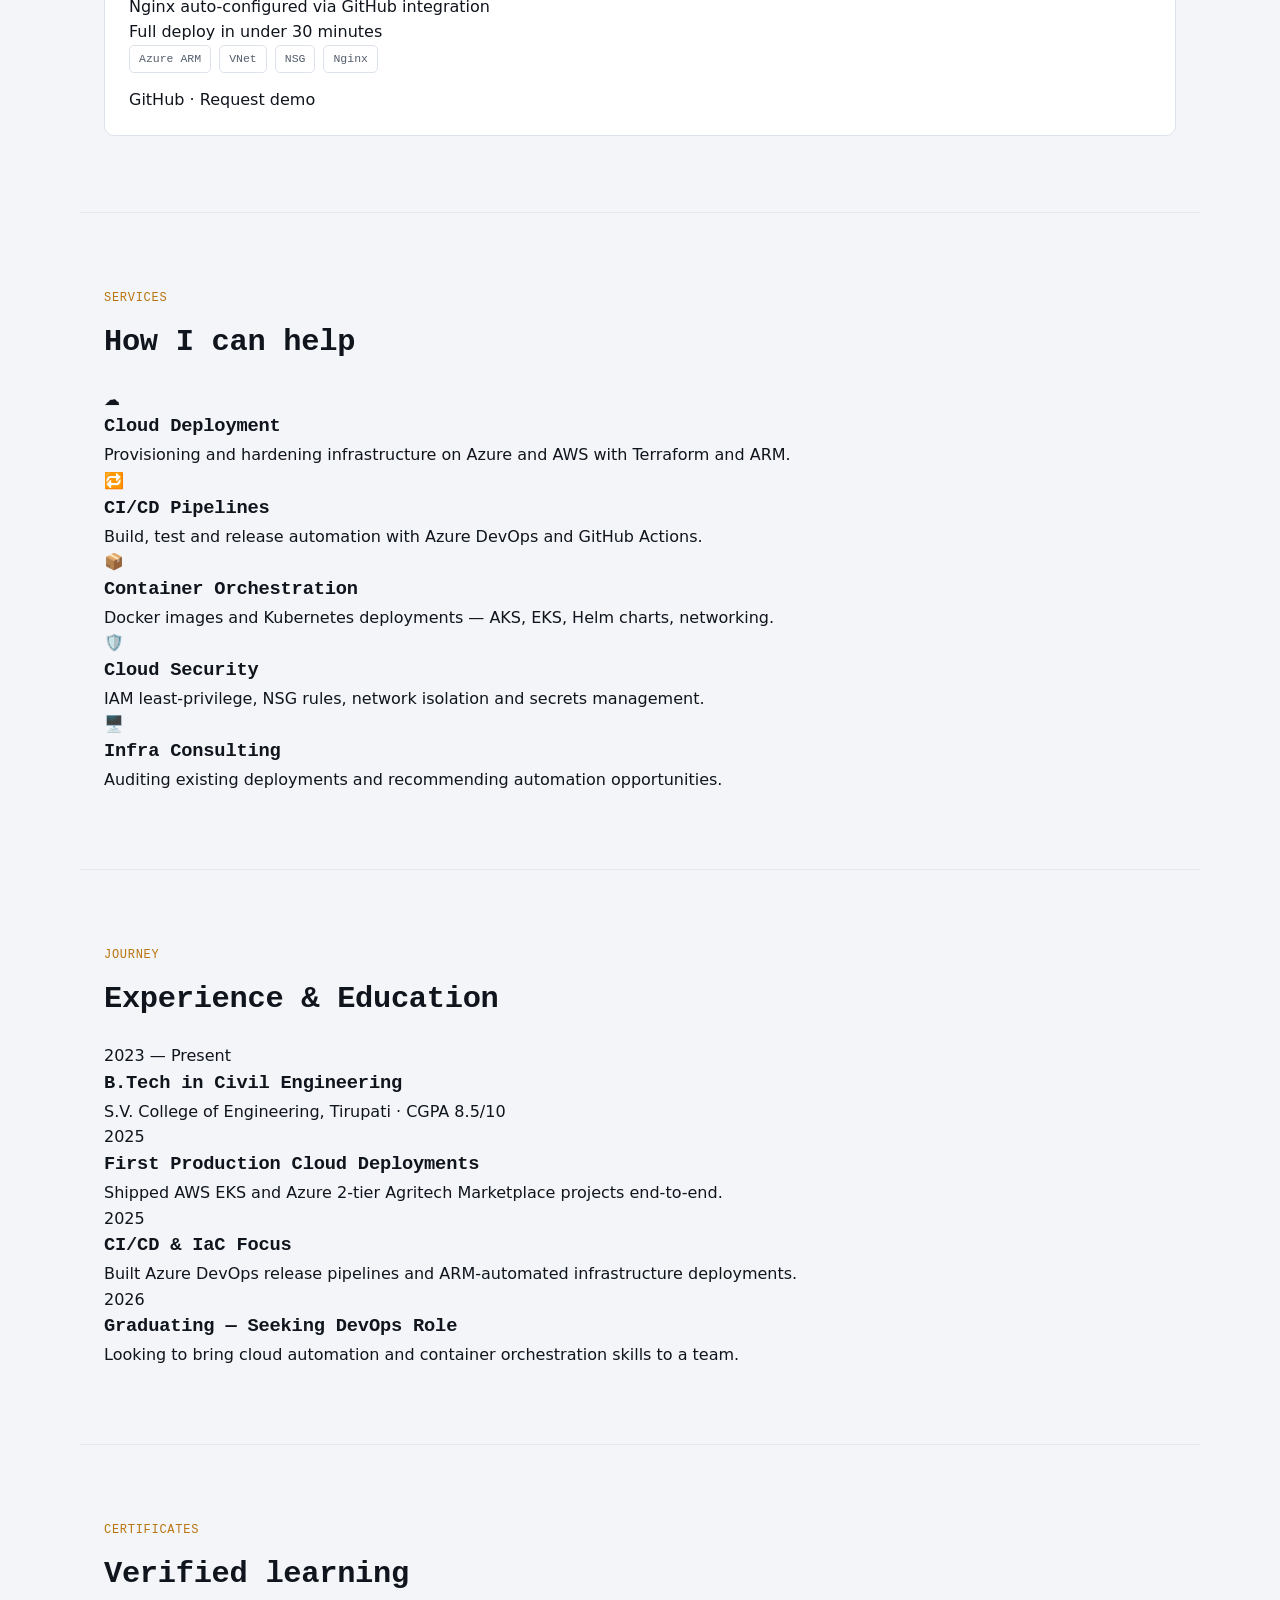
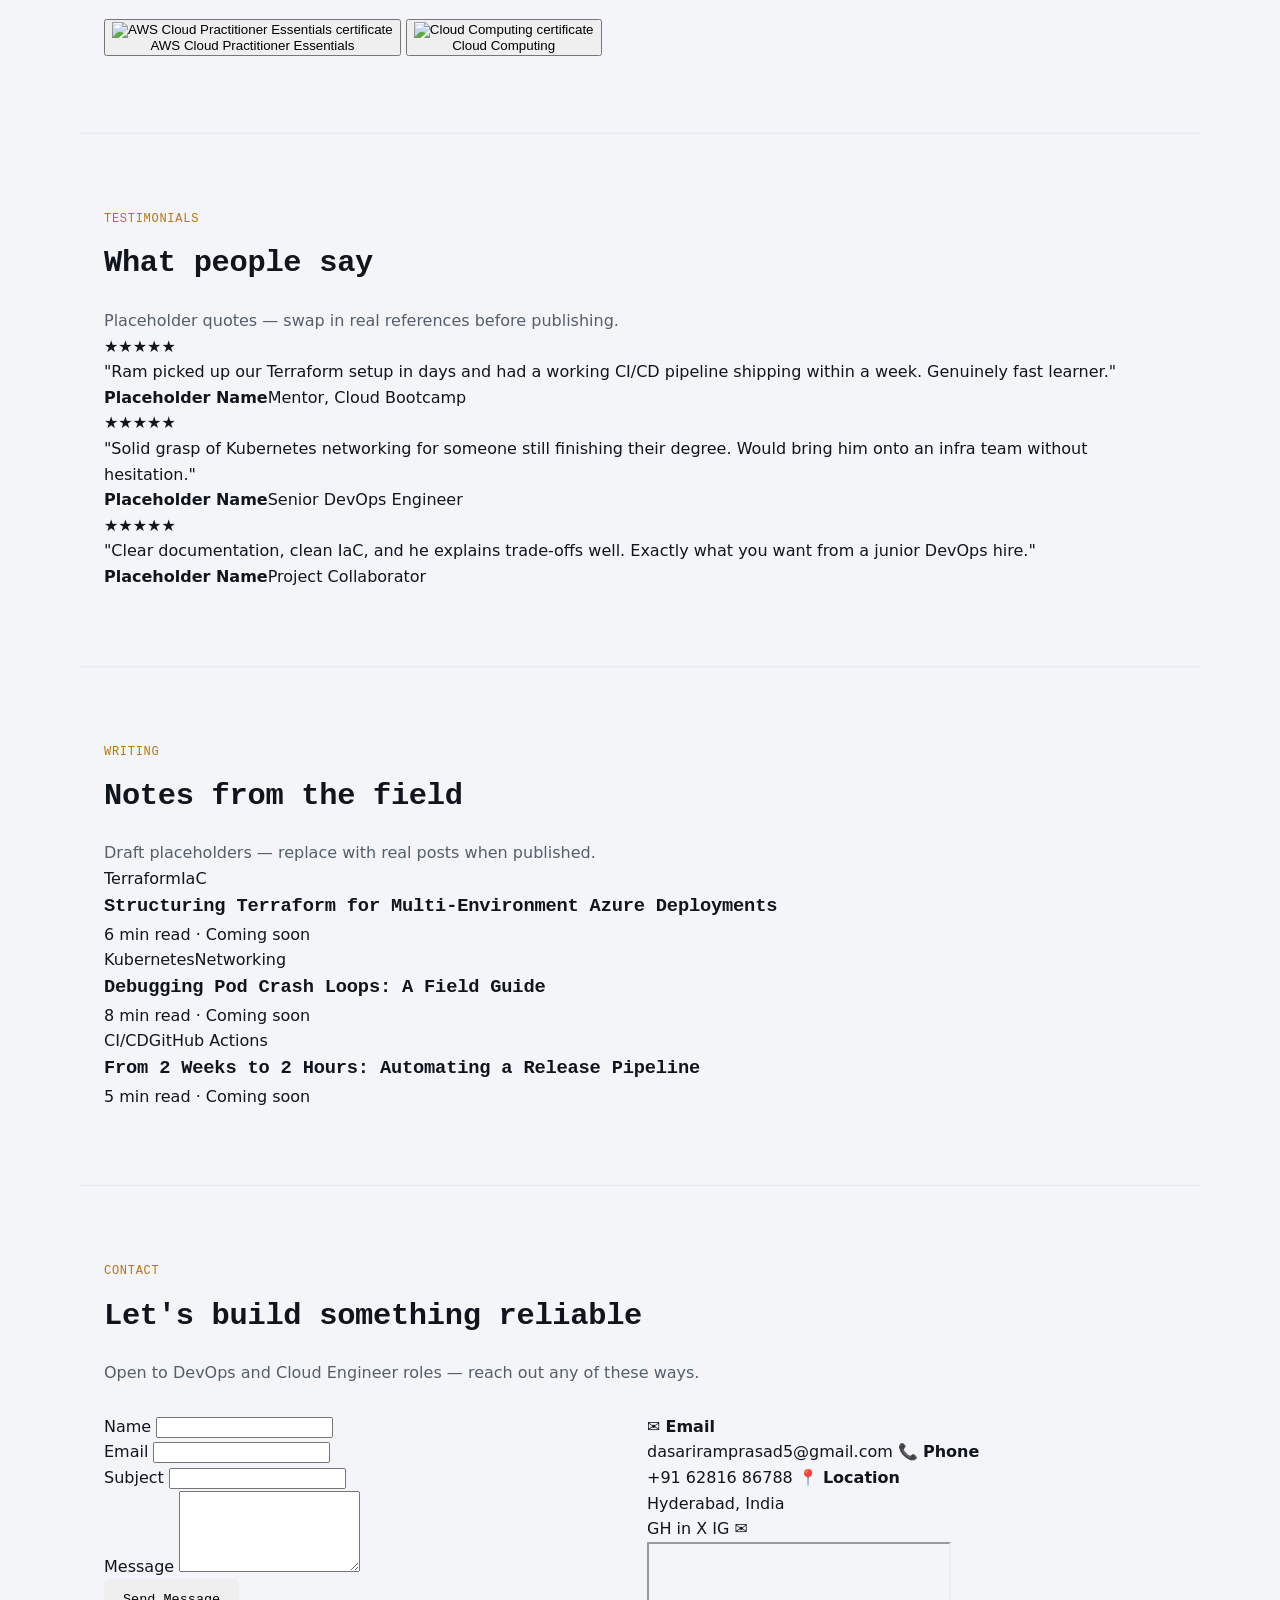
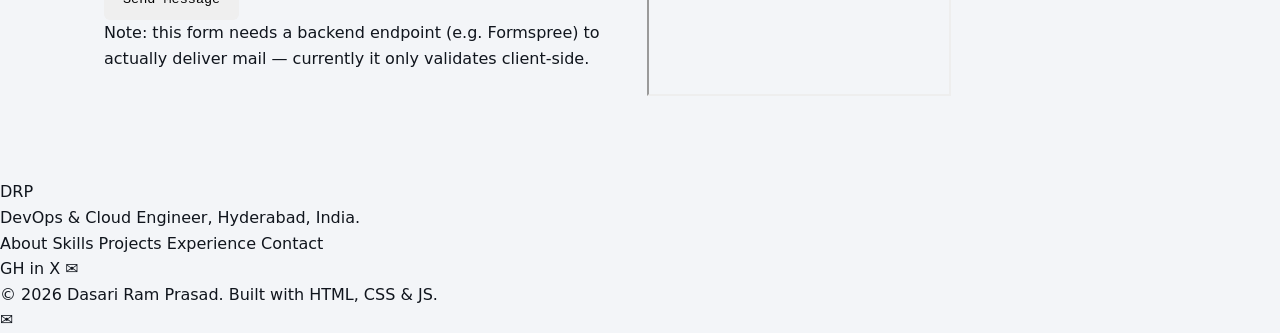
==== commit 5cf0cfe9: "Update index.html" ====
--- a/index.html
+++ b/index.html
@@ -1,255 +1,584 @@
 <!DOCTYPE html>
-<html lang="en" data-theme="dark">
+<html lang="en">
 <head>
 <meta charset="UTF-8">
 <meta name="viewport" content="width=device-width, initial-scale=1.0">
 <title>Dasari Ram Prasad — DevOps &amp; Cloud Engineer</title>
-<meta name="description" content="Portfolio of Dasari Ram Prasad, aspiring DevOps &amp; Cloud Engineer working with Azure, AWS, Kubernetes, Terraform and CI/CD.">
+<meta name="description" content="Dasari Ram Prasad — DevOps &amp; Cloud Engineer specializing in Azure, AWS, Kubernetes, Terraform and CI/CD automation. Portfolio, projects and contact.">
+<meta name="theme-color" content="#0B0B0B">
+<link rel="icon" type="image/jpeg" href="profile.jpg">
 <link rel="preconnect" href="https://fonts.googleapis.com">
 <link rel="preconnect" href="https://fonts.gstatic.com" crossorigin>
-<link href="https://fonts.googleapis.com/css2?family=IBM+Plex+Mono:wght@400;500;600;700&family=IBM+Plex+Sans:wght@400;500;600;700&display=swap" rel="stylesheet">
+<link href="https://fonts.googleapis.com/css2?family=Outfit:wght@400;500;600;700;800&family=Inter:wght@400;500;600;700&display=swap" rel="stylesheet">
 <link rel="stylesheet" href="style.css">
-<link rel="icon" type="image/jpeg" href="profile.jpg">
+
+<!-- Open Graph -->
+<meta property="og:title" content="Dasari Ram Prasad — DevOps & Cloud Engineer">
+<meta property="og:description" content="Cloud infrastructure, Kubernetes and CI/CD portfolio.">
+<meta property="og:image" content="profile.jpg">
 </head>
 <body>
 
 <a class="skip-link" href="#main">Skip to content</a>
 
-<!-- ══════════ PIPELINE NAV ══════════ -->
-<nav class="pipeline-nav" aria-label="Section pipeline">
-  <a href="#top" class="pipeline-brand">drp<span class="dot dot-green" aria-hidden="true"></span></a>
-
-  <div class="pipeline-track" aria-hidden="true">
-    <div class="pipeline-fill" id="pipelineFill"></div>
+<!-- ══════════ LOADER ══════════ -->
+<div class="loader" id="loader" aria-hidden="true">
+  <div class="loader-mark">DRP</div>
+  <div class="loader-bar"><span id="loaderFill"></span></div>
+</div>
+
+<!-- ══════════ CURSOR GLOW (desktop only, decorative) ══════════ -->
+<div class="cursor-glow" id="cursorGlow" aria-hidden="true"></div>
+<div class="cursor-dot" id="cursorDot" aria-hidden="true"></div>
+
+<!-- ══════════ NAVBAR ══════════ -->
+<header class="navbar" id="navbar">
+  <a href="#hero" class="brand">DRP<span class="brand-dot"></span></a>
+  <nav class="nav-links" aria-label="Primary">
+    <a href="#about" data-nav="about">About</a>
+    <a href="#skills" data-nav="skills">Skills</a>
+    <a href="#projects" data-nav="projects">Projects</a>
+    <a href="#services" data-nav="services">Services</a>
+    <a href="#experience" data-nav="experience">Experience</a>
+    <a href="#certificates" data-nav="certificates">Certificates</a>
+    <a href="#blog" data-nav="blog">Blog</a>
+    <a href="#contact" data-nav="contact">Contact</a>
+  </nav>
+  <a href="#contact" class="btn btn-glow btn-sm nav-cta">Let's talk</a>
+  <button class="nav-toggle" id="navToggle" aria-label="Open menu" aria-expanded="false">
+    <span></span><span></span><span></span>
+  </button>
+</header>
+
+<!-- ══════════ HERO ══════════ -->
+<section class="hero" id="hero">
+  <canvas id="particles" class="particles" aria-hidden="true"></canvas>
+  <div class="hero-glow hero-glow-1" aria-hidden="true"></div>
+  <div class="hero-glow hero-glow-2" aria-hidden="true"></div>
+
+  <div class="hero-inner">
+    <div class="avatar-ring reveal" data-reveal>
+      <img src="profile.jpg" alt="Portrait of Dasari Ram Prasad" width="140" height="140" loading="eager">
+    </div>
+
+    <p class="eyebrow reveal" data-reveal>Available for DevOps &amp; Cloud roles</p>
+    <h1 class="hero-title reveal" data-reveal>
+      Hi, I'm <span class="text-gradient">Dasari Ram Prasad</span>
+    </h1>
+    <p class="hero-subtitle reveal" data-reveal>
+      DevOps Engineer <span class="sep">•</span> Cloud Infrastructure <span class="sep">•</span> CI/CD Automation
+    </p>
+    <p class="hero-pitch reveal" data-reveal>
+      I design, automate and ship cloud infrastructure on Azure and AWS — containers on Kubernetes,
+      environments in Terraform, and releases through pipelines that cut deployment time by 80%.
+    </p>
+
+    <div class="hero-actions reveal" data-reveal>
+      <a href="#projects" class="btn btn-glow">View Projects</a>
+      <a href="resume.html" class="btn btn-outline" download>Download Résumé</a>
+      <a href="#contact" class="btn btn-ghost">Contact Me</a>
+    </div>
+
+    <div class="hero-scroll" aria-hidden="true"><span></span>Scroll</div>
   </div>
-
-  <ul class="pipeline-stages">
-    <li><a href="#about" class="stage-link" data-stage="init"><span class="stage-dot"></span><span class="stage-label">init</span></a></li>
-    <li><a href="#skills" class="stage-link" data-stage="build"><span class="stage-dot"></span><span class="stage-label">build</span></a></li>
-    <li><a href="#projects" class="stage-link" data-stage="deploy"><span class="stage-dot"></span><span class="stage-label">deploy</span></a></li>
-    <li><a href="#education" class="stage-link" data-stage="source"><span class="stage-dot"></span><span class="stage-label">source</span></a></li>
-    <li><a href="#contact" class="stage-link" data-stage="connect"><span class="stage-dot"></span><span class="stage-label">connect</span></a></li>
-  </ul>
-
-  <button id="themeToggle" class="theme-toggle" type="button" aria-label="Switch to light theme" aria-pressed="false">
-    <svg class="icon icon-sun" viewBox="0 0 24 24" fill="none" stroke="currentColor" stroke-width="2"><circle cx="12" cy="12" r="4"/><path d="M12 2v2M12 20v2M4.9 4.9l1.4 1.4M17.7 17.7l1.4 1.4M2 12h2M20 12h2M4.9 19.1l1.4-1.4M17.7 6.3l1.4-1.4"/></svg>
-    <svg class="icon icon-moon" viewBox="0 0 24 24" fill="none" stroke="currentColor" stroke-width="2"><path d="M21 12.8A9 9 0 1111.2 3 7 7 0 0021 12.8z"/></svg>
-  </button>
-</nav>
-
-<!-- ══════════ HERO ══════════ -->
-<header class="hero" id="top">
-  <div class="hero-inner">
-    <div class="hero-copy">
-      <div class="avatar-wrap">
-        <img src="profile.jpg" alt="Portrait of Dasari Ram Prasad" class="avatar" width="96" height="96">
-        <span class="avatar-status" aria-hidden="true"></span>
-      </div>
-      <p class="status-badge"><span class="dot dot-green"></span>available for opportunities</p>
-      <h1>Dasari Ram Prasad</h1>
-      <p class="role">Aspiring DevOps &amp; Cloud Engineer</p>
-      <p class="pitch">I design and ship cloud infrastructure on Azure and AWS — containers on Kubernetes, environments in Terraform, and releases through CI/CD pipelines that cut deployment time by 80%.</p>
-      <div class="hero-actions">
-        <a class="btn btn-primary" href="resume.html" download>
-          <svg class="icon" viewBox="0 0 24 24" fill="none" stroke="currentColor" stroke-width="2"><path d="M12 3v12m0 0l-4-4m4 4l4-4M4 19h16"/></svg>
-          Download résumé
-        </a>
-        <a class="btn btn-ghost" href="#contact">Get in touch</a>
-      </div>
-      <dl class="hero-stats">
-        <div><dt>4+</dt><dd>cloud projects</dd></div>
-        <div><dt>80%</dt><dd>faster releases</dd></div>
-        <div><dt>8.5</dt><dd>CGPA / 10</dd></div>
-      </dl>
-    </div>
-
-    <div class="terminal" aria-hidden="true">
-      <div class="terminal-bar">
-        <span class="tdot r"></span><span class="tdot y"></span><span class="tdot g"></span>
-        <span class="terminal-title">zsh — deploy.sh</span>
-      </div>
-      <pre class="terminal-body" id="terminalBody"></pre>
+</section>
+
+<main id="main">
+
+  <!-- ══════════ ABOUT ══════════ -->
+  <section class="section" id="about">
+    <p class="eyebrow reveal" data-reveal>About</p>
+    <h2 class="section-title reveal" data-reveal>Systems thinking, applied to the cloud</h2>
+    <div class="about-grid">
+      <p class="about-text reveal" data-reveal>
+        I'm a DevOps-focused engineering student with hands-on experience across Azure, AWS, Kubernetes,
+        Docker and Terraform. My background is Civil Engineering — a discipline built on systems, load and
+        dependencies, which turned out to translate directly into infrastructure design. Today I focus on
+        cloud automation: turning manual, fragile deployments into pipelines a whole team can trust.
+      </p>
+      <div class="stats-grid reveal" data-reveal>
+        <div class="stat-card glass">
+          <span class="stat-number" data-count="2">0</span><span class="stat-suffix">+</span>
+          <p class="stat-label">Years Learning Cloud</p>
+        </div>
+        <div class="stat-card glass">
+          <span class="stat-number" data-count="4">0</span><span class="stat-suffix">+</span>
+          <p class="stat-label">Projects Shipped</p>
+        </div>
+        <div class="stat-card glass">
+          <span class="stat-number" data-count="80">0</span><span class="stat-suffix">%</span>
+          <p class="stat-label">Faster Releases</p>
+        </div>
+        <div class="stat-card glass">
+          <span class="stat-number" data-count="2">0</span><span class="stat-suffix"></span>
+          <p class="stat-label">Certifications</p>
+        </div>
+      </div>
+    </div>
+  </section>
+
+  <!-- ══════════ SKILLS ══════════ -->
+  <section class="section" id="skills">
+    <p class="eyebrow reveal" data-reveal>Skills</p>
+    <h2 class="section-title reveal" data-reveal>Tools I build with</h2>
+    <p class="section-lead reveal" data-reveal>
+      Grounded in what's actually on my résumé — no filler frameworks, just the stack I use to ship infrastructure.
+    </p>
+
+    <div class="skills-grid">
+
+      <div class="skill-card glass reveal" data-reveal>
+        <h3>Cloud Platforms</h3>
+        <div class="skill-row">
+          <img class="skill-icon" src="https://cdn.simpleicons.org/microsoftazure/22D3EE" alt="" loading="lazy"><span>Azure</span>
+          <div class="bar"><span style="--w:85%"></span></div>
+        </div>
+        <div class="skill-row">
+          <img class="skill-icon" src="https://cdn.simpleicons.org/amazonaws/A855F7" alt="" loading="lazy"><span>AWS</span>
+          <div class="bar"><span style="--w:75%"></span></div>
+        </div>
+      </div>
+
+      <div class="skill-card glass reveal" data-reveal>
+        <h3>Containers</h3>
+        <div class="skill-row">
+          <img class="skill-icon" src="https://cdn.simpleicons.org/docker/3B82F6" alt="" loading="lazy"><span>Docker</span>
+          <div class="bar"><span style="--w:80%"></span></div>
+        </div>
+        <div class="skill-row">
+          <img class="skill-icon" src="https://cdn.simpleicons.org/kubernetes/22D3EE" alt="" loading="lazy"><span>Kubernetes</span>
+          <div class="bar"><span style="--w:75%"></span></div>
+        </div>
+      </div>
+
+      <div class="skill-card glass reveal" data-reveal>
+        <h3>Infrastructure as Code</h3>
+        <div class="skill-row">
+          <img class="skill-icon" src="https://cdn.simpleicons.org/terraform/A855F7" alt="" loading="lazy"><span>Terraform</span>
+          <div class="bar"><span style="--w:80%"></span></div>
+        </div>
+        <div class="skill-row">
+          <img class="skill-icon" src="https://cdn.simpleicons.org/microsoftazure/3B82F6" alt="" loading="lazy"><span>Azure ARM</span>
+          <div class="bar"><span style="--w:70%"></span></div>
+        </div>
+      </div>
+
+      <div class="skill-card glass reveal" data-reveal>
+        <h3>CI / CD</h3>
+        <div class="skill-row">
+          <img class="skill-icon" src="https://cdn.simpleicons.org/azuredevops/22D3EE" alt="" loading="lazy"><span>Azure DevOps</span>
+          <div class="bar"><span style="--w:85%"></span></div>
+        </div>
+        <div class="skill-row">
+          <img class="skill-icon" src="https://cdn.simpleicons.org/githubactions/A855F7" alt="" loading="lazy"><span>GitHub Actions</span>
+          <div class="bar"><span style="--w:80%"></span></div>
+        </div>
+      </div>
+
+      <div class="skill-card glass reveal" data-reveal>
+        <h3>Backend &amp; Data</h3>
+        <div class="skill-row">
+          <img class="skill-icon" src="https://cdn.simpleicons.org/openjdk/3B82F6" alt="" loading="lazy"><span>Java / Spring Boot</span>
+          <div class="bar"><span style="--w:70%"></span></div>
+        </div>
+        <div class="skill-row">
+          <img class="skill-icon" src="https://cdn.simpleicons.org/mysql/22D3EE" alt="" loading="lazy"><span>MySQL</span>
+          <div class="bar"><span style="--w:75%"></span></div>
+        </div>
+      </div>
+
+      <div class="skill-card glass reveal" data-reveal>
+        <h3>Security &amp; OS</h3>
+        <div class="skill-row">
+          <img class="skill-icon" src="https://cdn.simpleicons.org/linux/A855F7" alt="" loading="lazy"><span>Linux</span>
+          <div class="bar"><span style="--w:80%"></span></div>
+        </div>
+        <div class="skill-row">
+          <img class="skill-icon" src="https://cdn.simpleicons.org/git/3B82F6" alt="" loading="lazy"><span>Git / IAM / NSG</span>
+          <div class="bar"><span style="--w:85%"></span></div>
+        </div>
+      </div>
+
+    </div>
+  </section>
+
+  <!-- ══════════ PROJECTS ══════════ -->
+  <section class="section" id="projects">
+    <p class="eyebrow reveal" data-reveal>Projects</p>
+    <h2 class="section-title reveal" data-reveal>Selected deployments</h2>
+
+    <div class="project-grid">
+
+      <article class="project-card tilt reveal" data-reveal>
+        <div class="project-media">
+          <img src="https://picsum.photos/seed/agritech-aws/900/600" alt="AWS EKS Agritech Marketplace architecture screenshot" loading="lazy">
+          <span class="badge badge-green">✓ Deployed</span>
+        </div>
+        <div class="project-body">
+          <h3>Agritech Marketplace — AWS EKS</h3>
+          <p>2-tier marketplace deployed on Amazon EKS with a fully automated CI/CD release pipeline.</p>
+          <ul class="feature-list">
+            <li>Terraform-provisioned infra — 2hrs → ~35min</li>
+            <li>GitHub Actions build → ECR → EKS deploy</li>
+            <li>IAM least-privilege across EKS, ECR, RDS</li>
+          </ul>
+          <div class="tech-tags">
+            <code>AWS EKS</code><code>ECR</code><code>Terraform</code><code>Helm</code><code>GitHub Actions</code>
+          </div>
+          <div class="project-links">
+            <a href="https://github.com/DASARI5728558" target="_blank" rel="noopener">GitHub</a>
+            <span class="link-sep">·</span>
+            <a href="#contact">Request demo</a>
+          </div>
+        </div>
+      </article>
+
+      <article class="project-card tilt reveal" data-reveal>
+        <div class="project-media">
+          <img src="https://picsum.photos/seed/agritech-azure/900/600" alt="Azure 2-tier Agritech Marketplace screenshot" loading="lazy">
+          <span class="badge badge-green">✓ Deployed</span>
+        </div>
+        <div class="project-body">
+          <h3>Agritech Marketplace — Azure 2-Tier</h3>
+          <p>Full-stack marketplace with AI-driven crop-input recommendations, isolated across public/private subnets.</p>
+          <ul class="feature-list">
+            <li>Private DNS zone + NSG-restricted DB tier</li>
+            <li>Spring Boot 3.x + Java 17 + MySQL backend</li>
+            <li>Secure, production-style network topology</li>
+          </ul>
+          <div class="tech-tags">
+            <code>Azure VM</code><code>VNet</code><code>NSG</code><code>Spring Boot</code><code>MySQL</code>
+          </div>
+          <div class="project-links">
+            <a href="https://github.com/DASARI5728558" target="_blank" rel="noopener">GitHub</a>
+            <span class="link-sep">·</span>
+            <a href="#contact">Request demo</a>
+          </div>
+        </div>
+      </article>
+
+      <article class="project-card tilt reveal" data-reveal>
+        <div class="project-media">
+          <img src="https://picsum.photos/seed/pms-cicd/900/600" alt="Production Management System CI/CD pipeline screenshot" loading="lazy">
+          <span class="badge badge-green">✓ Deployed</span>
+        </div>
+        <div class="project-body">
+          <h3>Production Management System — CI/CD</h3>
+          <p>End-to-end Azure DevOps pipeline with branch protection, approval gates and release automation.</p>
+          <ul class="feature-list">
+            <li>95%+ build success rate</li>
+            <li>Automated .NET build + artifact publishing</li>
+            <li>Zero-downtime, approval-gated releases</li>
+          </ul>
+          <div class="tech-tags">
+            <code>Azure DevOps</code><code>Git</code><code>Release Gates</code>
+          </div>
+          <div class="project-links">
+            <a href="https://github.com/DASARI5728558" target="_blank" rel="noopener">GitHub</a>
+            <span class="link-sep">·</span>
+            <a href="#contact">Request demo</a>
+          </div>
+        </div>
+      </article>
+
+      <article class="project-card tilt reveal" data-reveal>
+        <div class="project-media">
+          <img src="https://picsum.photos/seed/arm-deploy/900/600" alt="Automated ARM server deployment screenshot" loading="lazy">
+          <span class="badge badge-green">✓ Deployed</span>
+        </div>
+        <div class="project-body">
+          <h3>Automated Server Deployment</h3>
+          <p>Single ARM template provisions a complete server stack with zero manual setup steps.</p>
+          <ul class="feature-list">
+            <li>VM, VNet, NSG, public IP in one template</li>
+            <li>Nginx auto-configured via GitHub integration</li>
+            <li>Full deploy in under 30 minutes</li>
+          </ul>
+          <div class="tech-tags">
+            <code>Azure ARM</code><code>VNet</code><code>NSG</code><code>Nginx</code>
+          </div>
+          <div class="project-links">
+            <a href="https://github.com/DASARI5728558" target="_blank" rel="noopener">GitHub</a>
+            <span class="link-sep">·</span>
+            <a href="#contact">Request demo</a>
+          </div>
+        </div>
+      </article>
+
+    </div>
+  </section>
+
+  <!-- ══════════ SERVICES ══════════ -->
+  <section class="section" id="services">
+    <p class="eyebrow reveal" data-reveal>Services</p>
+    <h2 class="section-title reveal" data-reveal>How I can help</h2>
+
+    <div class="services-grid">
+      <div class="service-card glass reveal" data-reveal>
+        <div class="service-icon">☁️</div>
+        <h3>Cloud Deployment</h3>
+        <p>Provisioning and hardening infrastructure on Azure and AWS with Terraform and ARM.</p>
+      </div>
+      <div class="service-card glass reveal" data-reveal>
+        <div class="service-icon">🔁</div>
+        <h3>CI/CD Pipelines</h3>
+        <p>Build, test and release automation with Azure DevOps and GitHub Actions.</p>
+      </div>
+      <div class="service-card glass reveal" data-reveal>
+        <div class="service-icon">📦</div>
+        <h3>Container Orchestration</h3>
+        <p>Docker images and Kubernetes deployments — AKS, EKS, Helm charts, networking.</p>
+      </div>
+      <div class="service-card glass reveal" data-reveal>
+        <div class="service-icon">🛡️</div>
+        <h3>Cloud Security</h3>
+        <p>IAM least-privilege, NSG rules, network isolation and secrets management.</p>
+      </div>
+      <div class="service-card glass reveal" data-reveal>
+        <div class="service-icon">🖥️</div>
+        <h3>Infra Consulting</h3>
+        <p>Auditing existing deployments and recommending automation opportunities.</p>
+      </div>
+    </div>
+  </section>
+
+  <!-- ══════════ EXPERIENCE TIMELINE ══════════ -->
+  <section class="section" id="experience">
+    <p class="eyebrow reveal" data-reveal>Journey</p>
+    <h2 class="section-title reveal" data-reveal>Experience &amp; Education</h2>
+
+    <div class="timeline">
+      <div class="timeline-item reveal" data-reveal>
+        <div class="timeline-dot"></div>
+        <div class="timeline-content glass">
+          <span class="timeline-date">2023 — Present</span>
+          <h3>B.Tech in Civil Engineering</h3>
+          <p>S.V. College of Engineering, Tirupati · CGPA 8.5/10</p>
+        </div>
+      </div>
+      <div class="timeline-item reveal" data-reveal>
+        <div class="timeline-dot"></div>
+        <div class="timeline-content glass">
+          <span class="timeline-date">2025</span>
+          <h3>First Production Cloud Deployments</h3>
+          <p>Shipped AWS EKS and Azure 2-tier Agritech Marketplace projects end-to-end.</p>
+        </div>
+      </div>
+      <div class="timeline-item reveal" data-reveal>
+        <div class="timeline-dot"></div>
+        <div class="timeline-content glass">
+          <span class="timeline-date">2025</span>
+          <h3>CI/CD &amp; IaC Focus</h3>
+          <p>Built Azure DevOps release pipelines and ARM-automated infrastructure deployments.</p>
+        </div>
+      </div>
+      <div class="timeline-item reveal" data-reveal>
+        <div class="timeline-dot"></div>
+        <div class="timeline-content glass">
+          <span class="timeline-date">2026</span>
+          <h3>Graduating — Seeking DevOps Role</h3>
+          <p>Looking to bring cloud automation and container orchestration skills to a team.</p>
+        </div>
+      </div>
+    </div>
+  </section>
+
+  <!-- ══════════ CERTIFICATES ══════════ -->
+  <section class="section" id="certificates">
+    <p class="eyebrow reveal" data-reveal>Certificates</p>
+    <h2 class="section-title reveal" data-reveal>Verified learning</h2>
+
+    <div class="cert-grid">
+      <button class="cert-card glass reveal" data-reveal data-cert-title="AWS Cloud Practitioner Essentials" data-cert-issuer="Amazon Web Services" data-cert-date="July 2025" data-cert-img="https://picsum.photos/seed/cert-aws/900/650">
+        <img src="https://picsum.photos/seed/cert-aws/500/350" alt="AWS Cloud Practitioner Essentials certificate" loading="lazy">
+        <span class="cert-name">AWS Cloud Practitioner Essentials</span>
+      </button>
+      <button class="cert-card glass reveal" data-reveal data-cert-title="Cloud Computing" data-cert-issuer="SmartED Innovations" data-cert-date="September 2025" data-cert-img="https://picsum.photos/seed/cert-cloud/900/650">
+        <img src="https://picsum.photos/seed/cert-cloud/500/350" alt="Cloud Computing certificate" loading="lazy">
+        <span class="cert-name">Cloud Computing</span>
+      </button>
+    </div>
+  </section>
+
+  <!-- ══════════ TESTIMONIALS ══════════ -->
+  <section class="section" id="testimonials">
+    <p class="eyebrow reveal" data-reveal>Testimonials</p>
+    <h2 class="section-title reveal" data-reveal>What people say</h2>
+    <p class="section-lead reveal" data-reveal>Placeholder quotes — swap in real references before publishing.</p>
+
+    <div class="testimonial-track glass reveal" data-reveal>
+      <div class="testimonial-slides" id="testimonialSlides">
+        <div class="testimonial-slide active">
+          <div class="stars">★★★★★</div>
+          <p>"Ram picked up our Terraform setup in days and had a working CI/CD pipeline shipping within a week. Genuinely fast learner."</p>
+          <div class="testimonial-author">
+            <img src="https://picsum.photos/seed/reviewer-1/80/80" alt="" loading="lazy">
+            <div><strong>Placeholder Name</strong><span>Mentor, Cloud Bootcamp</span></div>
+          </div>
+        </div>
+        <div class="testimonial-slide">
+          <div class="stars">★★★★★</div>
+          <p>"Solid grasp of Kubernetes networking for someone still finishing their degree. Would bring him onto an infra team without hesitation."</p>
+          <div class="testimonial-author">
+            <img src="https://picsum.photos/seed/reviewer-2/80/80" alt="" loading="lazy">
+            <div><strong>Placeholder Name</strong><span>Senior DevOps Engineer</span></div>
+          </div>
+        </div>
+        <div class="testimonial-slide">
+          <div class="stars">★★★★★</div>
+          <p>"Clear documentation, clean IaC, and he explains trade-offs well. Exactly what you want from a junior DevOps hire."</p>
+          <div class="testimonial-author">
+            <img src="https://picsum.photos/seed/reviewer-3/80/80" alt="" loading="lazy">
+            <div><strong>Placeholder Name</strong><span>Project Collaborator</span></div>
+          </div>
+        </div>
+      </div>
+      <div class="testimonial-dots" id="testimonialDots"></div>
+    </div>
+  </section>
+
+  <!-- ══════════ BLOG ══════════ -->
+  <section class="section" id="blog">
+    <p class="eyebrow reveal" data-reveal>Writing</p>
+    <h2 class="section-title reveal" data-reveal>Notes from the field</h2>
+    <p class="section-lead reveal" data-reveal>Draft placeholders — replace with real posts when published.</p>
+
+    <div class="blog-grid">
+      <article class="blog-card glass reveal" data-reveal>
+        <img src="https://picsum.photos/seed/blog-terraform/700/440" alt="" loading="lazy">
+        <div class="blog-body">
+          <div class="blog-tags"><span>Terraform</span><span>IaC</span></div>
+          <h3>Structuring Terraform for Multi-Environment Azure Deployments</h3>
+          <p class="blog-meta">6 min read · Coming soon</p>
+        </div>
+      </article>
+      <article class="blog-card glass reveal" data-reveal>
+        <img src="https://picsum.photos/seed/blog-k8s/700/440" alt="" loading="lazy">
+        <div class="blog-body">
+          <div class="blog-tags"><span>Kubernetes</span><span>Networking</span></div>
+          <h3>Debugging Pod Crash Loops: A Field Guide</h3>
+          <p class="blog-meta">8 min read · Coming soon</p>
+        </div>
+      </article>
+      <article class="blog-card glass reveal" data-reveal>
+        <img src="https://picsum.photos/seed/blog-cicd/700/440" alt="" loading="lazy">
+        <div class="blog-body">
+          <div class="blog-tags"><span>CI/CD</span><span>GitHub Actions</span></div>
+          <h3>From 2 Weeks to 2 Hours: Automating a Release Pipeline</h3>
+          <p class="blog-meta">5 min read · Coming soon</p>
+        </div>
+      </article>
+    </div>
+  </section>
+
+  <!-- ══════════ CONTACT ══════════ -->
+  <section class="section" id="contact">
+    <p class="eyebrow reveal" data-reveal>Contact</p>
+    <h2 class="section-title reveal" data-reveal>Let's build something reliable</h2>
+    <p class="section-lead reveal" data-reveal>Open to DevOps and Cloud Engineer roles — reach out any of these ways.</p>
+
+    <div class="contact-grid">
+      <form class="contact-form glass reveal" data-reveal id="contactForm" novalidate>
+        <div class="form-row">
+          <div class="field">
+            <label for="name">Name</label>
+            <input id="name" name="name" type="text" required autocomplete="name">
+          </div>
+          <div class="field">
+            <label for="email">Email</label>
+            <input id="email" name="email" type="email" required autocomplete="email">
+          </div>
+        </div>
+        <div class="field">
+          <label for="subject">Subject</label>
+          <input id="subject" name="subject" type="text" required>
+        </div>
+        <div class="field">
+          <label for="message">Message</label>
+          <textarea id="message" name="message" rows="5" required></textarea>
+        </div>
+        <button type="submit" class="btn btn-glow">Send Message</button>
+        <p class="form-note" id="formNote" role="status" aria-live="polite"></p>
+        <p class="form-hint">Note: this form needs a backend endpoint (e.g. Formspree) to actually deliver mail — currently it only validates client-side.</p>
+      </form>
+
+      <div class="contact-side">
+        <div class="contact-links glass">
+          <a href="mailto:dasariramprasad5@gmail.com" class="contact-link">
+            <span class="contact-link-icon">✉️</span>
+            <span><strong>Email</strong><br>dasariramprasad5@gmail.com</span>
+          </a>
+          <a href="tel:+916281686788" class="contact-link">
+            <span class="contact-link-icon">📞</span>
+            <span><strong>Phone</strong><br>+91 62816 86788</span>
+          </a>
+          <a href="#" class="contact-link">
+            <span class="contact-link-icon">📍</span>
+            <span><strong>Location</strong><br>Hyderabad, India</span>
+          </a>
+        </div>
+
+        <div class="social-row">
+          <a href="https://github.com/DASARI5728558" target="_blank" rel="noopener" aria-label="GitHub" class="social-btn">GH</a>
+          <a href="https://www.linkedin.com/in/ram-prasad-dasari-8b1b52217" target="_blank" rel="noopener" aria-label="LinkedIn" class="social-btn">in</a>
+          <a href="#" aria-label="X (Twitter)" class="social-btn">X</a>
+          <a href="#" aria-label="Instagram" class="social-btn">IG</a>
+          <a href="mailto:dasariramprasad5@gmail.com" aria-label="Email" class="social-btn">✉</a>
+        </div>
+
+        <div class="map-embed glass">
+          <iframe
+            title="Hyderabad, India map"
+            src="https://www.google.com/maps?q=Hyderabad,India&output=embed"
+            loading="lazy"
+            referrerpolicy="no-referrer-when-downgrade">
+          </iframe>
+        </div>
+      </div>
+    </div>
+  </section>
+
+</main>
+
+<!-- ══════════ FOOTER ══════════ -->
+<footer class="footer glass">
+  <div class="footer-inner">
+    <div class="footer-brand">
+      <span class="brand">DRP<span class="brand-dot"></span></span>
+      <p>DevOps &amp; Cloud Engineer, Hyderabad, India.</p>
+    </div>
+    <nav class="footer-links" aria-label="Footer">
+      <a href="#about">About</a>
+      <a href="#skills">Skills</a>
+      <a href="#projects">Projects</a>
+      <a href="#experience">Experience</a>
+      <a href="#contact">Contact</a>
+    </nav>
+    <div class="footer-social">
+      <a href="https://github.com/DASARI5728558" target="_blank" rel="noopener" aria-label="GitHub">GH</a>
+      <a href="https://www.linkedin.com/in/ram-prasad-dasari-8b1b52217" target="_blank" rel="noopener" aria-label="LinkedIn">in</a>
+      <a href="#" aria-label="X (Twitter)">X</a>
+      <a href="mailto:dasariramprasad5@gmail.com" aria-label="Email">✉</a>
     </div>
   </div>
-</header>
-
-<main id="main">
-
-  <!-- ══════════ ABOUT ══════════ -->
-  <section id="about" class="section">
-    <p class="eyebrow">stage / init</p>
-    <h2>About</h2>
-    <p class="section-lead">
-      DevOps-focused engineering student with hands-on experience across Azure, AWS, Kubernetes, Docker and Terraform.
-      I come from a Civil Engineering background, which trained me to think in systems, dependencies and load —
-      habits that translate directly into designing infrastructure that holds up under real traffic.
-      My focus now is cloud automation: turning manual, error-prone deployments into pipelines anyone on a team can trust.
-    </p>
-  </section>
-
-  <!-- ══════════ SKILLS ══════════ -->
-  <section id="skills" class="section">
-    <p class="eyebrow">stage / build</p>
-    <h2>Skills</h2>
-
-    <div class="skills-grid">
-      <div class="skill-card">
-        <p class="skill-card-title"># cloud-platforms</p>
-        <ul class="skill-pills">
-          <li><span class="dot dot-green"></span>Azure</li>
-          <li><span class="dot dot-green"></span>AWS</li>
-        </ul>
-      </div>
-      <div class="skill-card">
-        <p class="skill-card-title"># containers</p>
-        <ul class="skill-pills">
-          <li><span class="dot dot-green"></span>Docker</li>
-          <li><span class="dot dot-green"></span>Kubernetes</li>
-          <li><span class="dot dot-green"></span>Helm</li>
-        </ul>
-      </div>
-      <div class="skill-card">
-        <p class="skill-card-title"># infrastructure-as-code</p>
-        <ul class="skill-pills">
-          <li><span class="dot dot-green"></span>Terraform</li>
-          <li><span class="dot dot-green"></span>Azure ARM</li>
-        </ul>
-      </div>
-      <div class="skill-card">
-        <p class="skill-card-title"># ci-cd</p>
-        <ul class="skill-pills">
-          <li><span class="dot dot-green"></span>Azure DevOps</li>
-          <li><span class="dot dot-green"></span>GitHub Actions</li>
-        </ul>
-      </div>
-      <div class="skill-card">
-        <p class="skill-card-title"># security-and-os</p>
-        <ul class="skill-pills">
-          <li><span class="dot dot-green"></span>Linux</li>
-          <li><span class="dot dot-green"></span>IAM / NSG</li>
-        </ul>
-      </div>
-    </div>
-  </section>
-
-  <!-- ══════════ PROJECTS ══════════ -->
-  <section id="projects" class="section">
-    <p class="eyebrow">stage / deploy</p>
-    <h2>Projects</h2>
-
-    <div class="project-list">
-
-      <article class="project-card">
-        <div class="project-head">
-          <h3>Agritech Marketplace — AWS EKS</h3>
-          <span class="badge badge-green">✓ deployed</span>
-        </div>
-        <div class="tech-tags">
-          <code>AWS EKS</code><code>ECR</code><code>Terraform</code><code>Helm</code><code>GitHub Actions</code>
-        </div>
-        <ul class="project-log">
-          <li>› Provisioned a 2-tier marketplace app on EKS with Terraform, cutting infra setup from 2+ hours to <strong>~35 minutes</strong>.</li>
-          <li>› Automated builds and deploys with GitHub Actions, shrinking release cycle from 2 weeks to <strong>under 2 hours</strong>.</li>
-        </ul>
-      </article>
-
-      <article class="project-card">
-        <div class="project-head">
-          <h3>Agritech Marketplace — Azure 2-Tier</h3>
-          <span class="badge badge-green">✓ deployed</span>
-        </div>
-        <div class="tech-tags">
-          <code>Azure VM</code><code>VNet</code><code>NSG</code><code>Private DNS</code><code>MySQL Flexible</code>
-        </div>
-        <ul class="project-log">
-          <li>› Isolated app and database tiers across public/private subnets with NSG rules and a private DNS zone.</li>
-          <li>› Shipped a full-stack marketplace with AI-driven crop-input recommendations on Spring Boot + MySQL.</li>
-        </ul>
-      </article>
-
-      <article class="project-card">
-        <div class="project-head">
-          <h3>Production Management System — CI/CD</h3>
-          <span class="badge badge-green">✓ deployed</span>
-        </div>
-        <div class="tech-tags">
-          <code>Azure DevOps</code><code>Git</code><code>Release Gates</code>
-        </div>
-        <ul class="project-log">
-          <li>› Built branch-and-PR workflows with approval gates, reaching a <strong>95%+</strong> build success rate.</li>
-          <li>› Automated build and artifact publishing, cutting manual effort by <strong>80%</strong> with zero-downtime releases.</li>
-        </ul>
-      </article>
-
-      <article class="project-card">
-        <div class="project-head">
-          <h3>Automated Server Deployment</h3>
-          <span class="badge badge-green">✓ deployed</span>
-        </div>
-        <div class="tech-tags">
-          <code>Azure ARM</code><code>VNet</code><code>NSG</code><code>Nginx</code>
-        </div>
-        <ul class="project-log">
-          <li>› Single ARM template provisions VM, VNet, NSG and public IP — <strong>zero</strong> manual setup steps.</li>
-          <li>› Deployed a web app via GitHub integration with automated Nginx hosting in under <strong>30 minutes</strong>.</li>
-        </ul>
-      </article>
-
-    </div>
-  </section>
-
-  <!-- ══════════ EDUCATION ══════════ -->
-  <section id="education" class="section">
-    <p class="eyebrow">stage / source</p>
-    <h2>Education</h2>
-    <div class="edu-record">
-      <div>
-        <h3>B.Tech in Civil Engineering</h3>
-        <p class="text-dim">S.V. College of Engineering · Tirupati, India</p>
-      </div>
-      <div class="edu-meta">
-        <span class="text-dim">Sep 2023 – Apr 2026</span>
-        <span class="badge badge-amber">CGPA 8.5 / 10</span>
-      </div>
-    </div>
-  </section>
-
-  <!-- ══════════ CONTACT ══════════ -->
-  <section id="contact" class="section">
-    <p class="eyebrow">stage / connect</p>
-    <h2>Contact</h2>
-    <p class="section-lead">Open to DevOps and Cloud Engineer roles — reach out any of these ways.</p>
-
-    <div class="contact-grid">
-      <a class="contact-card" href="mailto:dasariramprasad5@gmail.com">
-        <svg class="icon" viewBox="0 0 24 24" fill="none" stroke="currentColor" stroke-width="2"><path d="M4 4h16v16H4z"/><path d="M4 6l8 7 8-7"/></svg>
-        <span class="contact-label">Email</span>
-        <span class="contact-value">dasariramprasad5@gmail.com</span>
-      </a>
-      <a class="contact-card" href="tel:+916281686788">
-        <svg class="icon" viewBox="0 0 24 24" fill="none" stroke="currentColor" stroke-width="2"><path d="M22 16.9v3a2 2 0 01-2.2 2 19.8 19.8 0 01-8.6-3.1 19.5 19.5 0 01-6-6A19.8 19.8 0 012.1 4.2 2 2 0 014.1 2h3a2 2 0 012 1.7c.1 1 .3 2 .6 2.9a2 2 0 01-.5 2.1L8 9.9a16 16 0 006 6l1.2-1.2a2 2 0 012.1-.5c.9.3 1.9.5 2.9.6a2 2 0 011.8 2.1z"/></svg>
-        <span class="contact-label">Phone</span>
-        <span class="contact-value">+91 62816 86788</span>
-      </a>
-      <a class="contact-card" href="https://github.com/DASARI5728558" target="_blank" rel="noopener">
-        <svg class="icon" viewBox="0 0 24 24" fill="none" stroke="currentColor" stroke-width="2"><path d="M12 2a10 10 0 00-3.16 19.5c.5.1.68-.22.68-.48v-1.7c-2.78.6-3.37-1.34-3.37-1.34-.46-1.16-1.11-1.47-1.11-1.47-.9-.62.07-.6.07-.6 1 .07 1.53 1.03 1.53 1.03.9 1.52 2.34 1.08 2.91.83.09-.65.35-1.09.63-1.34-2.22-.25-4.56-1.11-4.56-4.94 0-1.09.39-1.98 1.03-2.68-.1-.26-.45-1.3.1-2.7 0 0 .84-.27 2.75 1.02a9.5 9.5 0 015 0c1.91-1.29 2.75-1.02 2.75-1.02.55 1.4.2 2.44.1 2.7.64.7 1.03 1.59 1.03 2.68 0 3.84-2.34 4.68-4.57 4.93.36.31.68.92.68 1.85V21c0 .27.18.58.69.48A10 10 0 0012 2z"/></svg>
-        <span class="contact-label">GitHub</span>
-        <span class="contact-value">DASARI5728558</span>
-      </a>
-      <a class="contact-card" href="https://www.linkedin.com/in/ram-prasad-dasari-8b1b52217" target="_blank" rel="noopener">
-        <svg class="icon" viewBox="0 0 24 24" fill="none" stroke="currentColor" stroke-width="2"><path d="M16 8a6 6 0 016 6v7h-4v-7a2 2 0 00-4 0v7h-4v-7a6 6 0 016-6z"/><path d="M2 9h4v12H2z"/><circle cx="4" cy="4" r="2"/></svg>
-        <span class="contact-label">LinkedIn</span>
-        <span class="contact-value">ram-prasad-dasari</span>
-      </a>
-    </div>
-  </section>
-
-</main>
-
-<footer class="site-footer">
-  <p>© 2026 Dasari Ram Prasad — built with HTML, CSS &amp; JS, hosted on Azure Static Website.</p>
-  <a href="#top" class="back-to-top">↑ back to top</a>
+  <p class="footer-copy">© 2026 Dasari Ram Prasad. Built with HTML, CSS &amp; JS.</p>
 </footer>
+
+<!-- ══════════ FLOATING CONTACT BUTTON ══════════ -->
+<a href="#contact" class="floating-cta" aria-label="Jump to contact section">
+  <span>✉</span>
+</a>
+
+<!-- ══════════ CERTIFICATE MODAL ══════════ -->
+<div class="modal" id="certModal" role="dialog" aria-modal="true" aria-labelledby="certModalTitle" hidden>
+  <div class="modal-backdrop" data-close-modal></div>
+  <div class="modal-panel glass">
+    <button class="modal-close" data-close-modal aria-label="Close">✕</button>
+    <img id="certModalImg" src="" alt="">
+    <h3 id="certModalTitle"></h3>
+    <p id="certModalMeta" class="text-dim"></p>
+  </div>
+</div>
 
 <script src="script.js"></script>
 </body>
--- a/style.css
+++ b/style.css
@@ -180,6 +180,27 @@
   gap: 56px; align-items: center;
 }
 
+.avatar-wrap {
+  position: relative;
+  width: 92px; height: 92px;
+  margin-bottom: 22px;
+}
+.avatar {
+  width: 100%; height: 100%;
+  border-radius: 50%;
+  object-fit: cover;
+  border: 1px solid var(--border);
+  box-shadow: 0 0 0 4px var(--bg-panel), 0 14px 30px -14px rgba(0, 0, 0, 0.55);
+}
+.avatar-status {
+  position: absolute; right: 2px; bottom: 2px;
+  width: 17px; height: 17px;
+  border-radius: 50%;
+  background: var(--accent-green);
+  border: 3px solid var(--bg);
+  box-shadow: 0 0 0 3px var(--accent-green-dim);
+}
+
 .status-badge {
   display: inline-flex; align-items: center; gap: 8px;
   font-family: var(--font-mono); font-size: 12.5px;
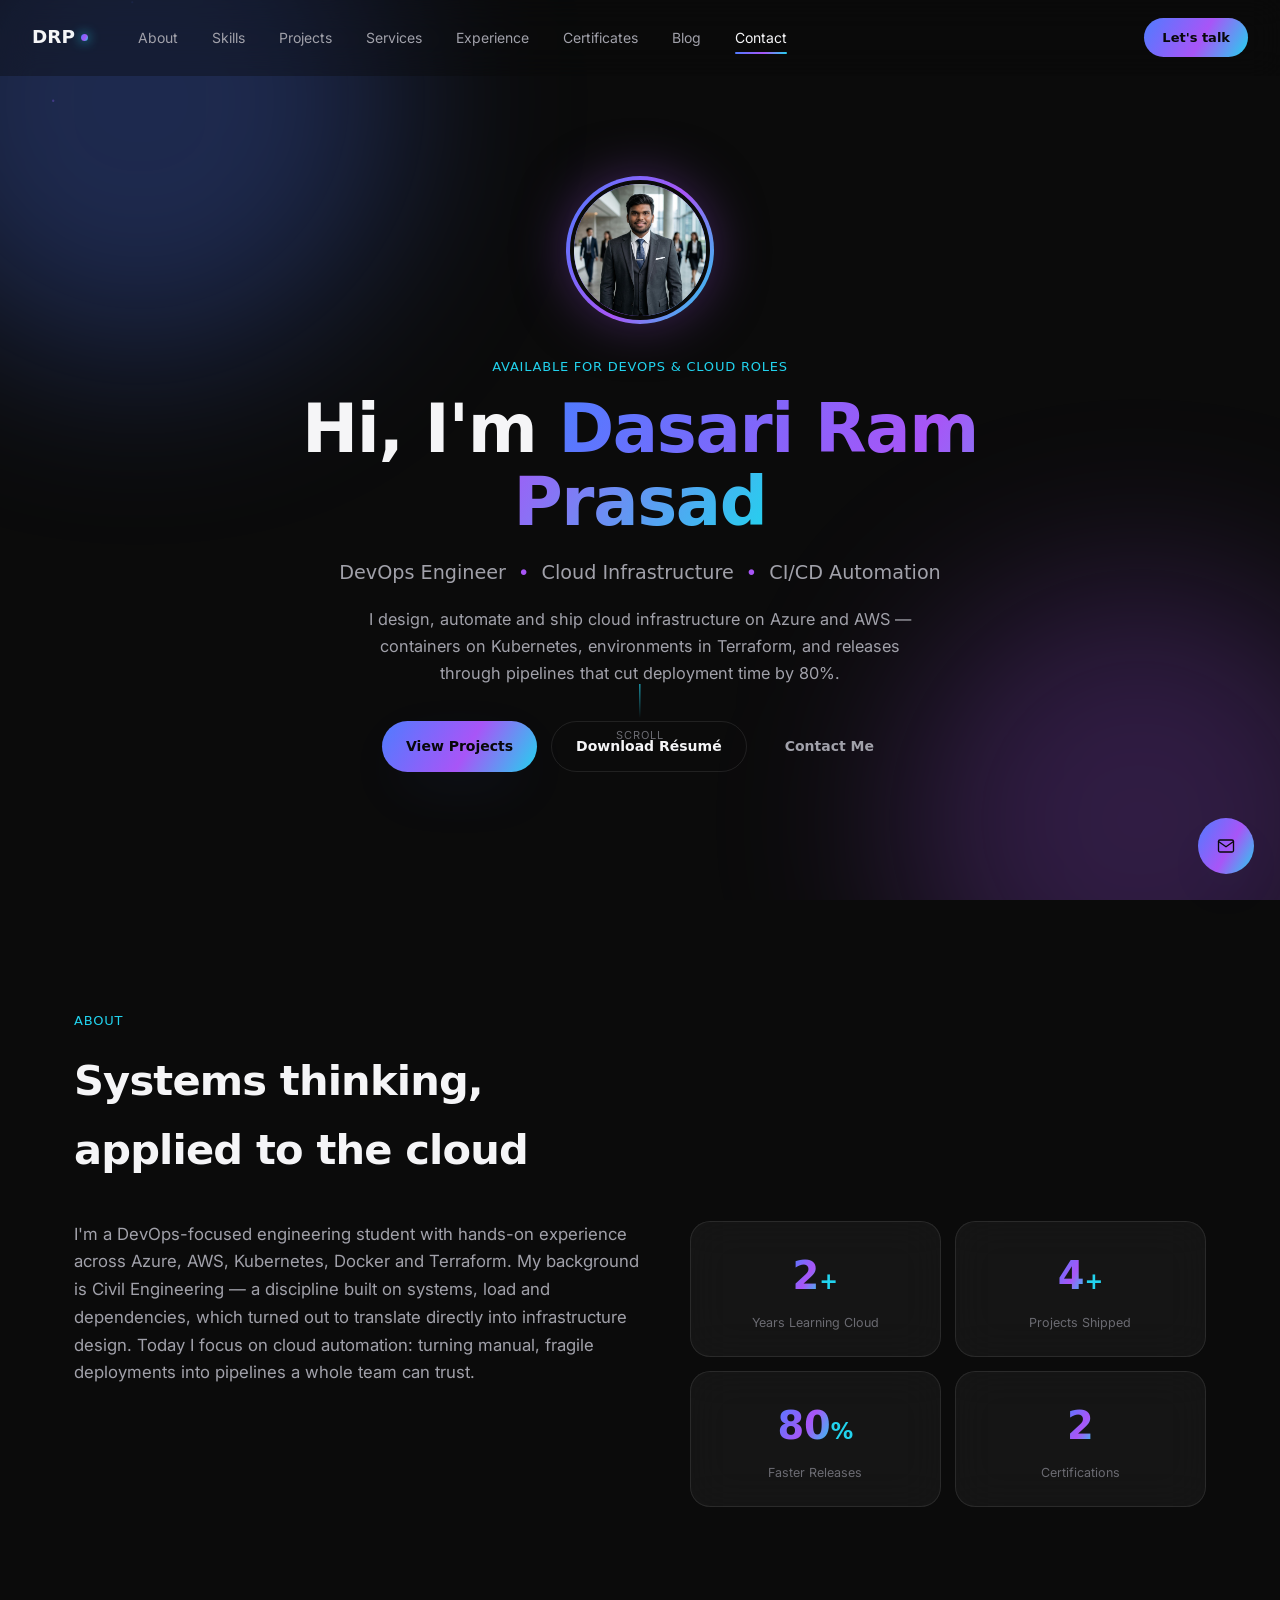
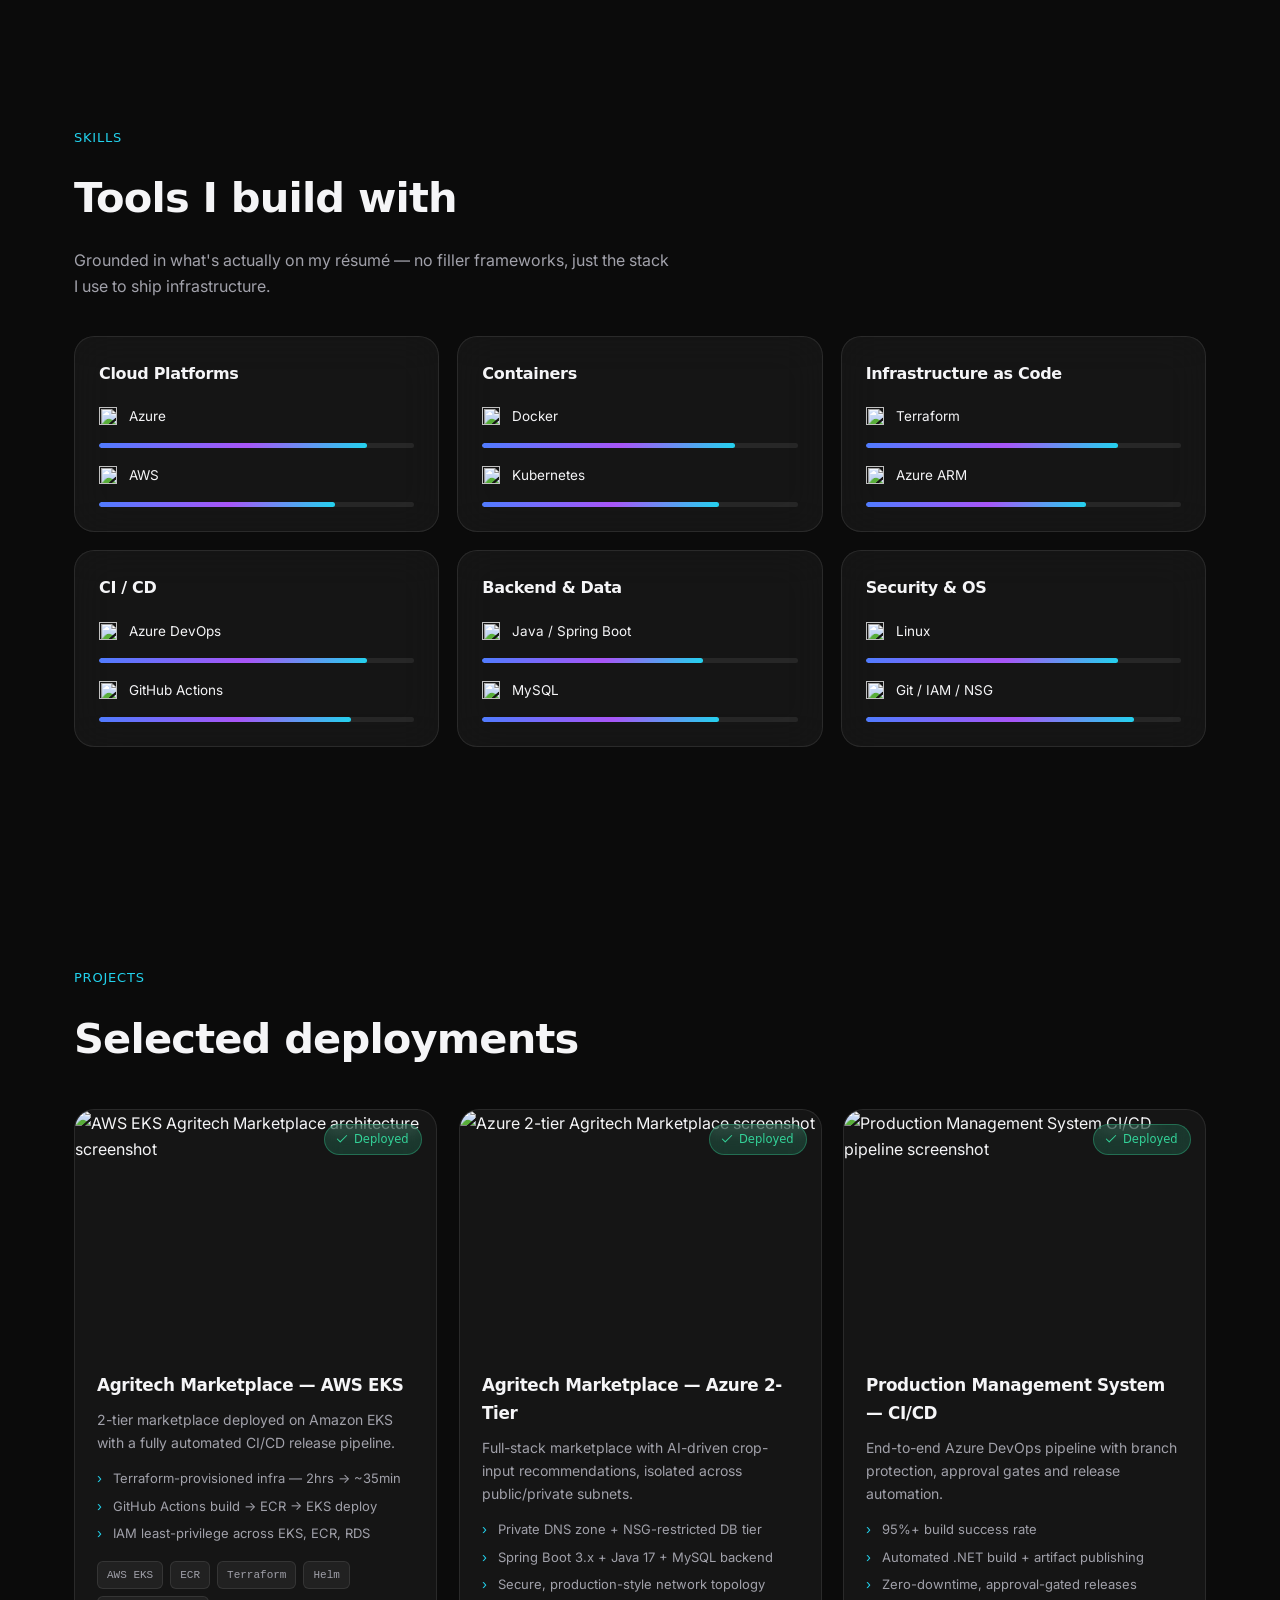
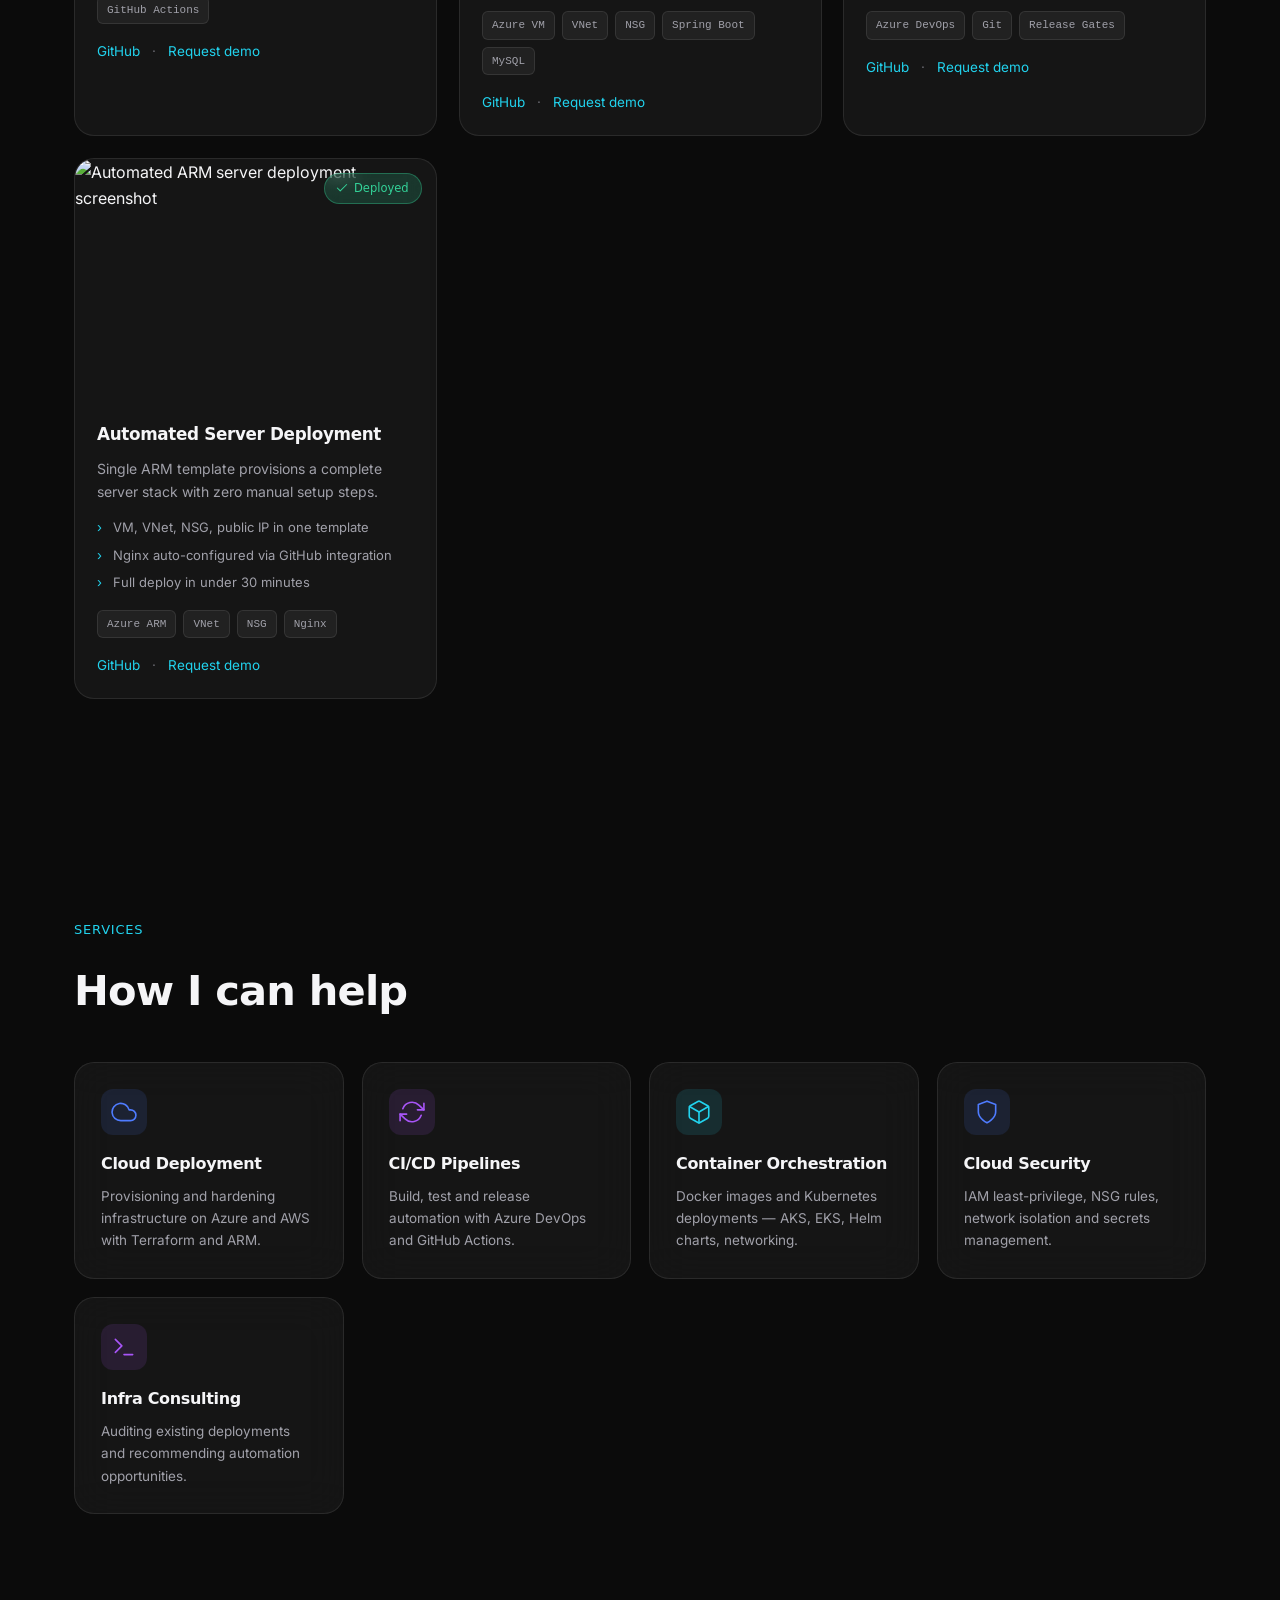
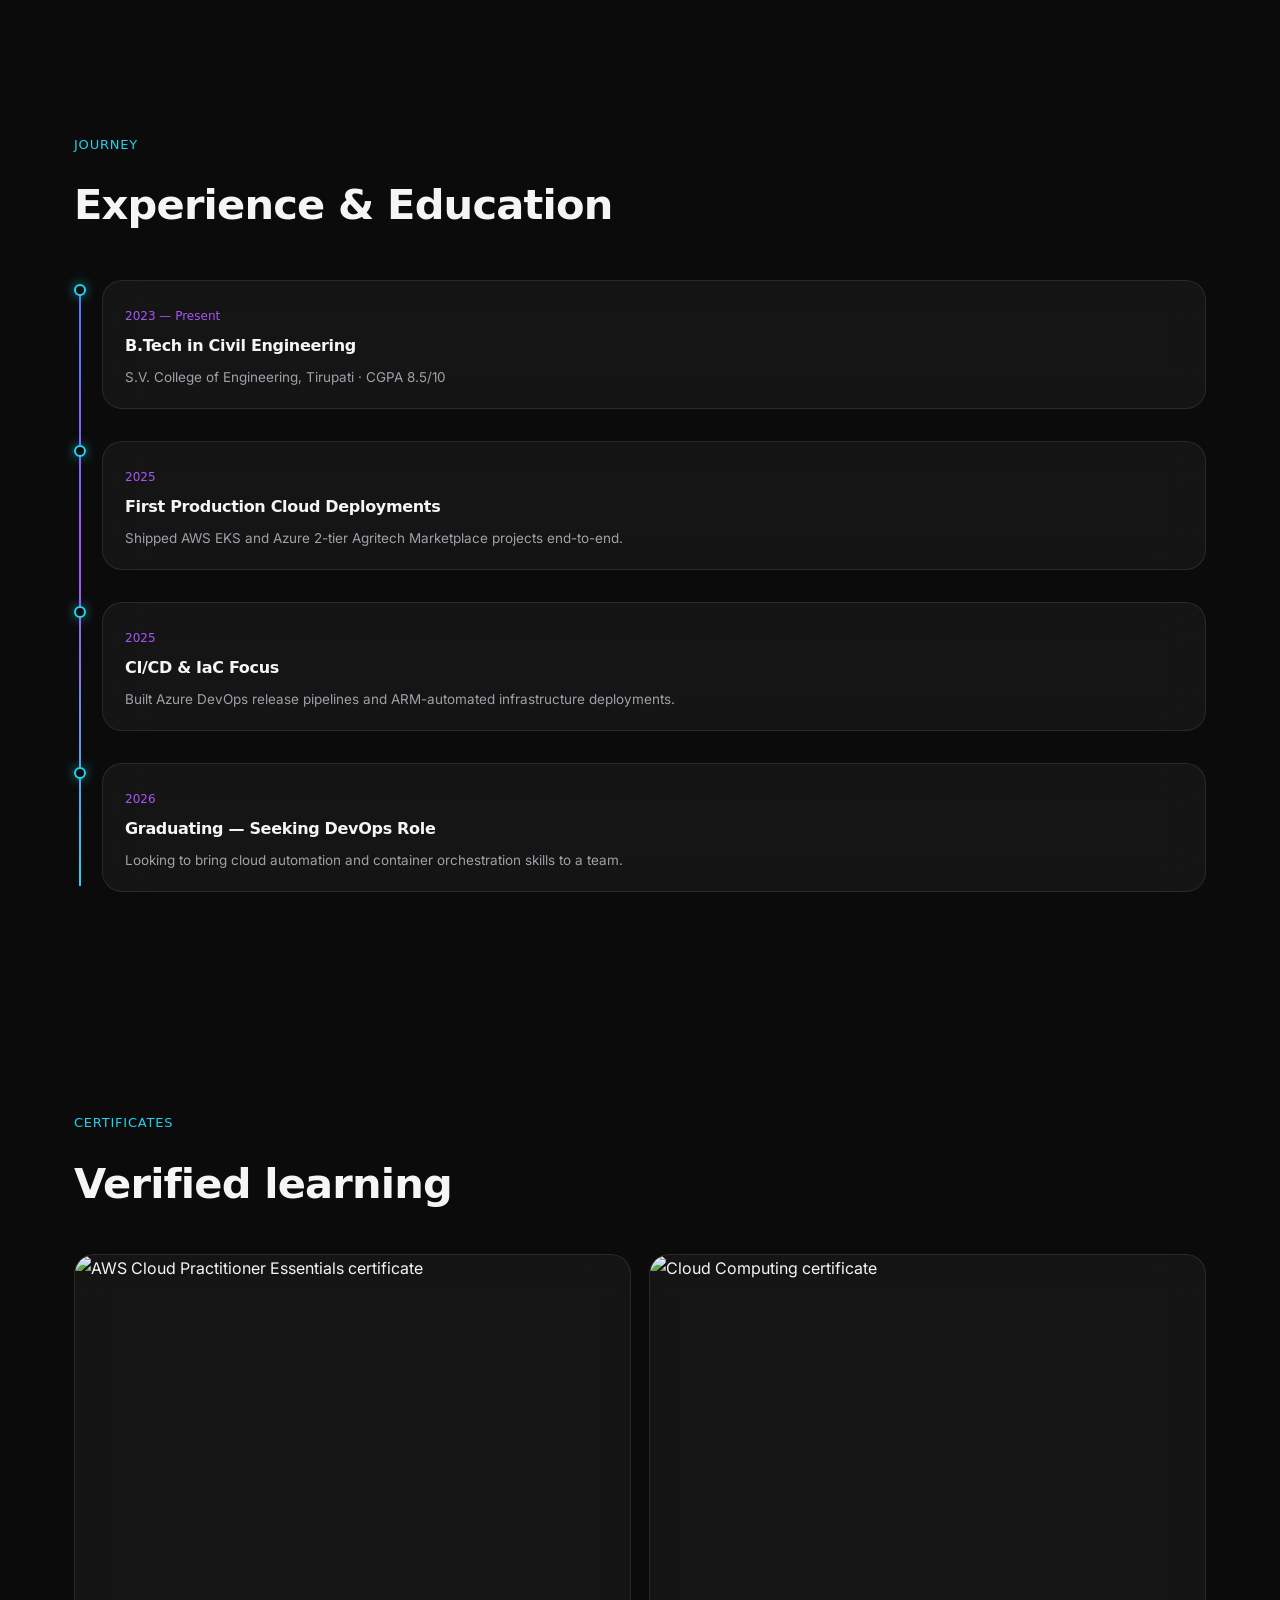
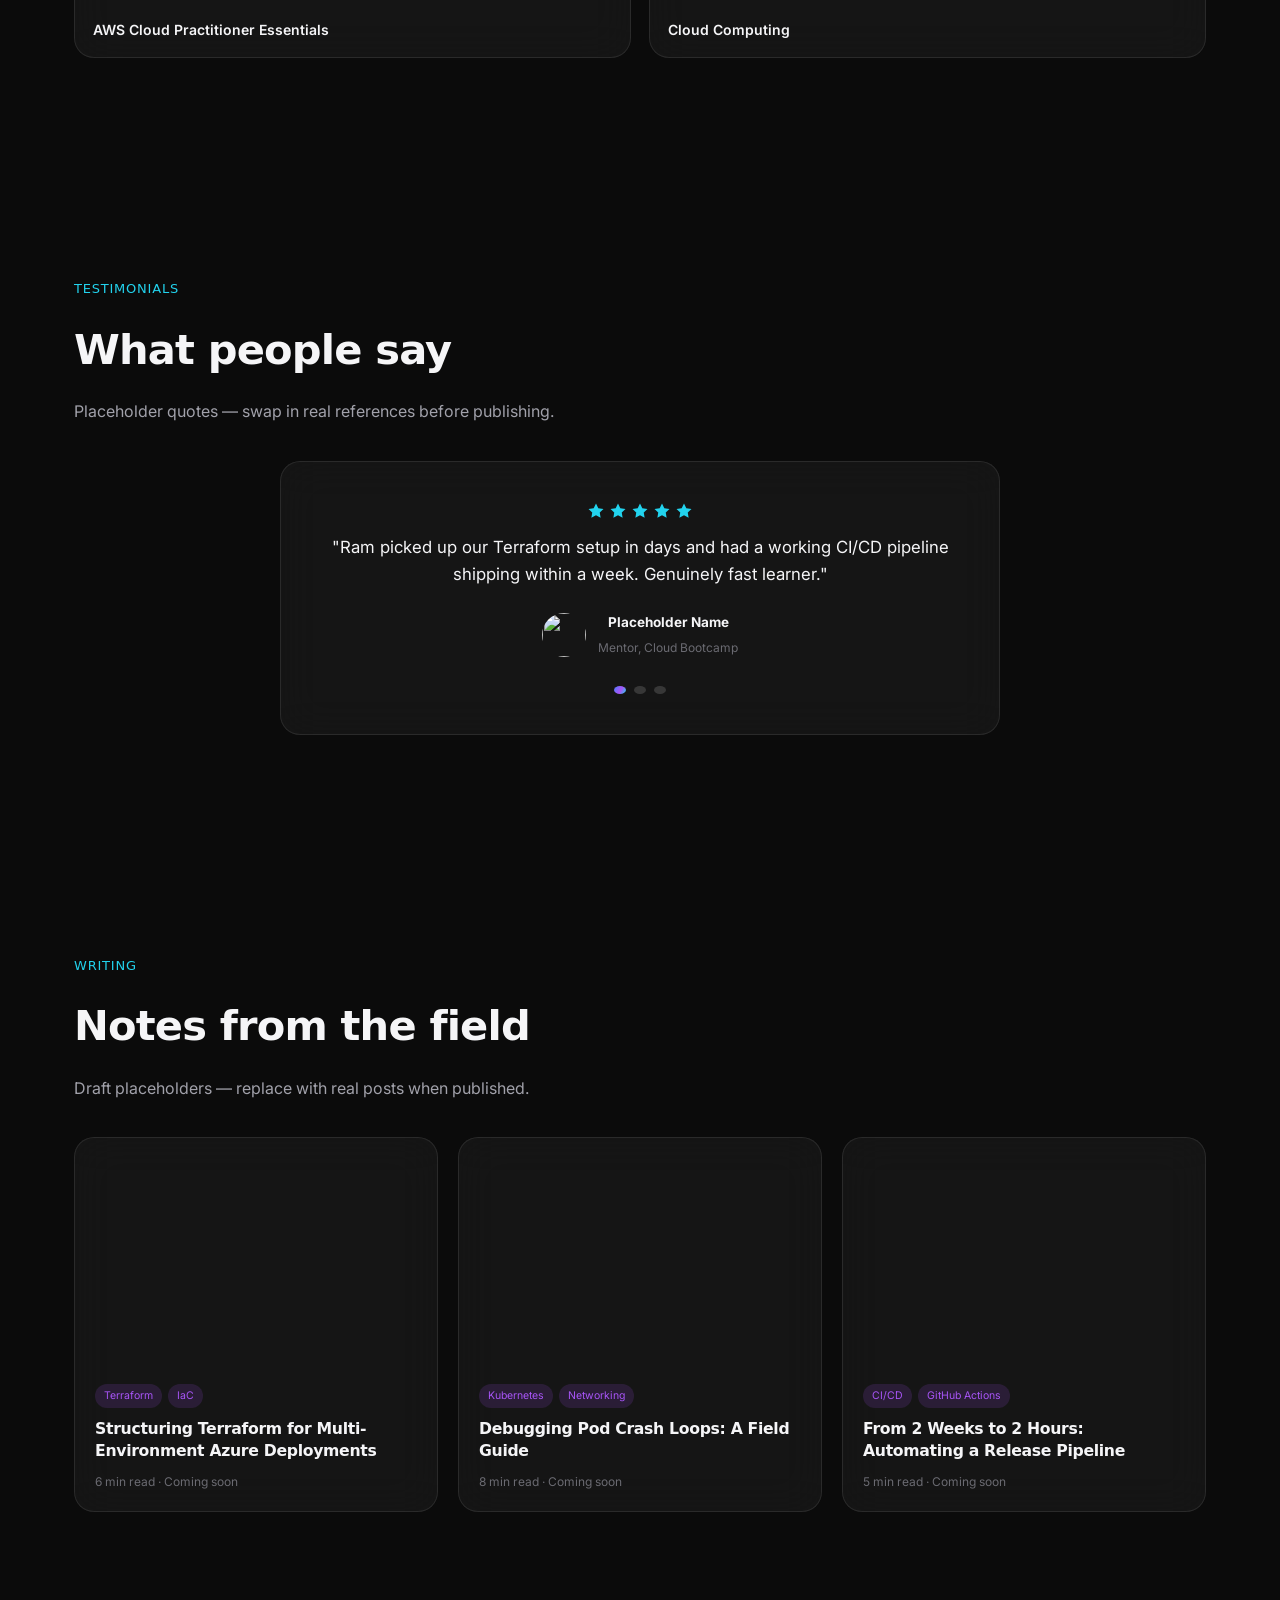
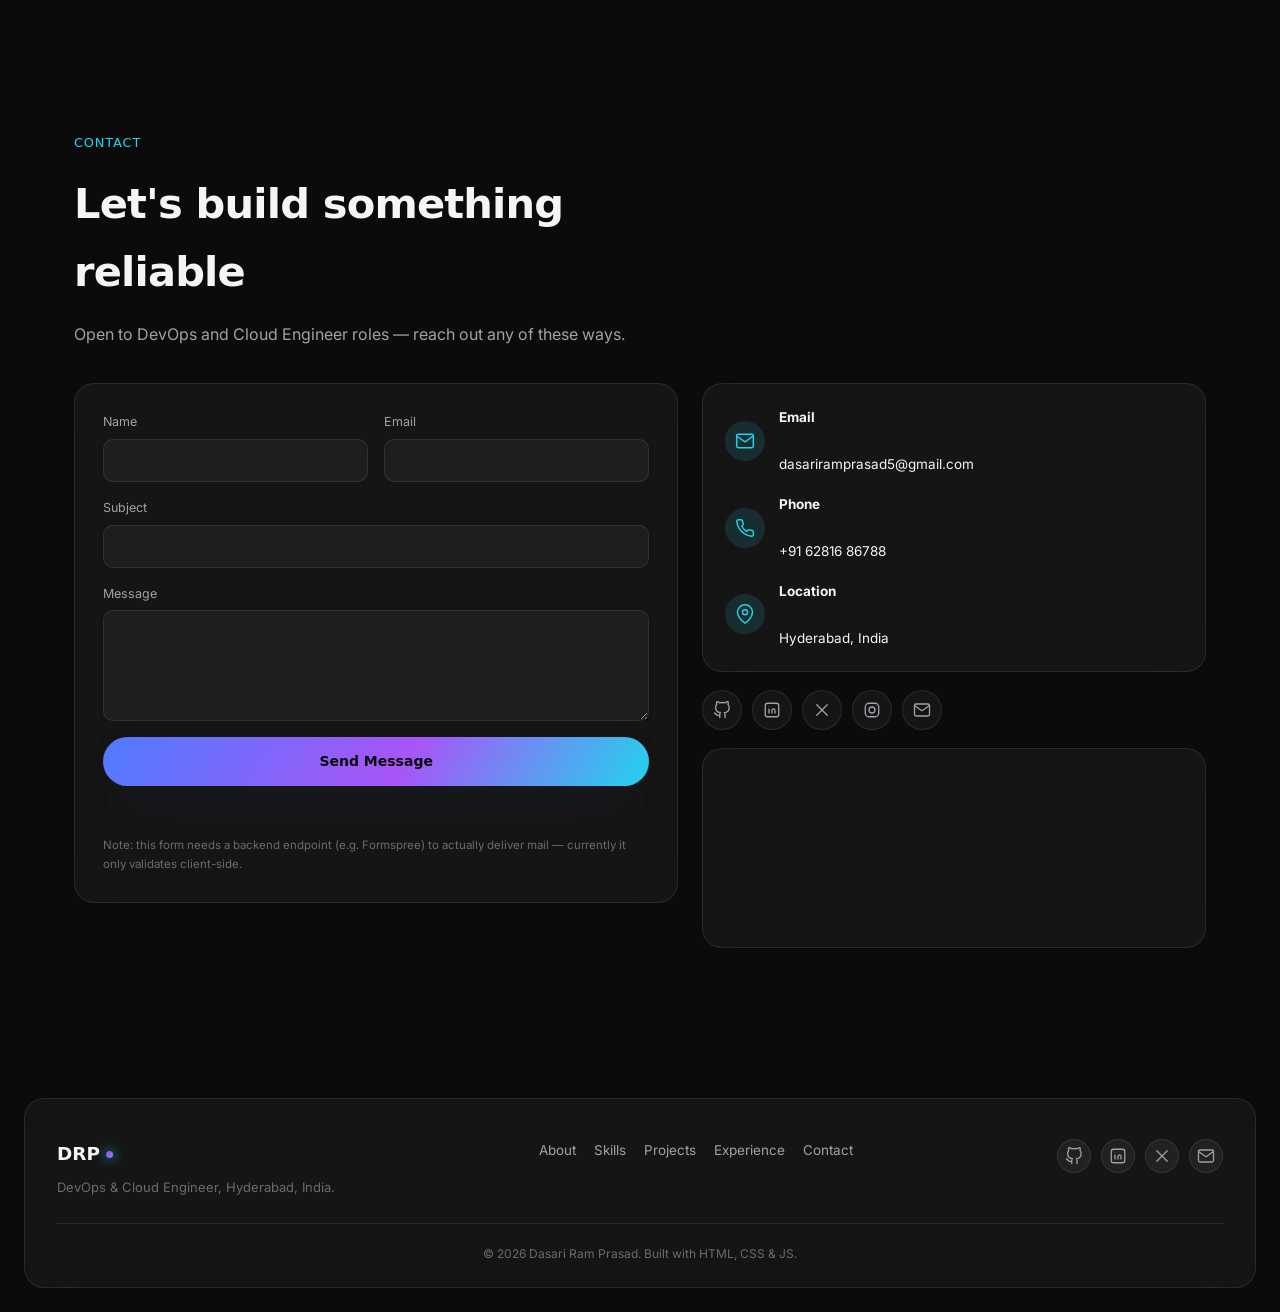
==== commit 64c92938: "Update index.html" ====
--- a/index.html
+++ b/index.html
@@ -212,7 +212,7 @@
       <article class="project-card tilt reveal" data-reveal>
         <div class="project-media">
           <img src="https://picsum.photos/seed/agritech-aws/900/600" alt="AWS EKS Agritech Marketplace architecture screenshot" loading="lazy">
-          <span class="badge badge-green">✓ Deployed</span>
+          <span class="badge badge-green"><svg class="icon-line icon-xs" viewBox="0 0 24 24"><polyline points="20 6 9 17 4 12"/></svg>Deployed</span>
         </div>
         <div class="project-body">
           <h3>Agritech Marketplace — AWS EKS</h3>
@@ -236,7 +236,7 @@
       <article class="project-card tilt reveal" data-reveal>
         <div class="project-media">
           <img src="https://picsum.photos/seed/agritech-azure/900/600" alt="Azure 2-tier Agritech Marketplace screenshot" loading="lazy">
-          <span class="badge badge-green">✓ Deployed</span>
+          <span class="badge badge-green"><svg class="icon-line icon-xs" viewBox="0 0 24 24"><polyline points="20 6 9 17 4 12"/></svg>Deployed</span>
         </div>
         <div class="project-body">
           <h3>Agritech Marketplace — Azure 2-Tier</h3>
@@ -260,7 +260,7 @@
       <article class="project-card tilt reveal" data-reveal>
         <div class="project-media">
           <img src="https://picsum.photos/seed/pms-cicd/900/600" alt="Production Management System CI/CD pipeline screenshot" loading="lazy">
-          <span class="badge badge-green">✓ Deployed</span>
+          <span class="badge badge-green"><svg class="icon-line icon-xs" viewBox="0 0 24 24"><polyline points="20 6 9 17 4 12"/></svg>Deployed</span>
         </div>
         <div class="project-body">
           <h3>Production Management System — CI/CD</h3>
@@ -284,7 +284,7 @@
       <article class="project-card tilt reveal" data-reveal>
         <div class="project-media">
           <img src="https://picsum.photos/seed/arm-deploy/900/600" alt="Automated ARM server deployment screenshot" loading="lazy">
-          <span class="badge badge-green">✓ Deployed</span>
+          <span class="badge badge-green"><svg class="icon-line icon-xs" viewBox="0 0 24 24"><polyline points="20 6 9 17 4 12"/></svg>Deployed</span>
         </div>
         <div class="project-body">
           <h3>Automated Server Deployment</h3>
@@ -315,27 +315,37 @@
 
     <div class="services-grid">
       <div class="service-card glass reveal" data-reveal>
-        <div class="service-icon">☁️</div>
+        <div class="service-icon" style="color:var(--blue)">
+          <svg class="icon-line icon-lg" viewBox="0 0 24 24"><path d="M18 10h-1.26A8 8 0 1 0 9 20h9a5 5 0 0 0 0-10z"/></svg>
+        </div>
         <h3>Cloud Deployment</h3>
         <p>Provisioning and hardening infrastructure on Azure and AWS with Terraform and ARM.</p>
       </div>
       <div class="service-card glass reveal" data-reveal>
-        <div class="service-icon">🔁</div>
+        <div class="service-icon" style="color:var(--purple)">
+          <svg class="icon-line icon-lg" viewBox="0 0 24 24"><polyline points="23 4 23 10 17 10"/><polyline points="1 20 1 14 7 14"/><path d="M3.51 9a9 9 0 0 1 14.85-3.36L23 10M1 14l4.64 4.36A9 9 0 0 0 20.49 15"/></svg>
+        </div>
         <h3>CI/CD Pipelines</h3>
         <p>Build, test and release automation with Azure DevOps and GitHub Actions.</p>
       </div>
       <div class="service-card glass reveal" data-reveal>
-        <div class="service-icon">📦</div>
+        <div class="service-icon" style="color:var(--cyan)">
+          <svg class="icon-line icon-lg" viewBox="0 0 24 24"><path d="M21 16V8a2 2 0 0 0-1-1.73l-7-4a2 2 0 0 0-2 0l-7 4A2 2 0 0 0 3 8v8a2 2 0 0 0 1 1.73l7 4a2 2 0 0 0 2 0l7-4A2 2 0 0 0 21 16z"/><polyline points="3.27 6.96 12 12.01 20.73 6.96"/><line x1="12" y1="22.08" x2="12" y2="12"/></svg>
+        </div>
         <h3>Container Orchestration</h3>
         <p>Docker images and Kubernetes deployments — AKS, EKS, Helm charts, networking.</p>
       </div>
       <div class="service-card glass reveal" data-reveal>
-        <div class="service-icon">🛡️</div>
+        <div class="service-icon" style="color:var(--blue)">
+          <svg class="icon-line icon-lg" viewBox="0 0 24 24"><path d="M12 22s8-4 8-10V5l-8-3-8 3v7c0 6 8 10 8 10z"/></svg>
+        </div>
         <h3>Cloud Security</h3>
         <p>IAM least-privilege, NSG rules, network isolation and secrets management.</p>
       </div>
       <div class="service-card glass reveal" data-reveal>
-        <div class="service-icon">🖥️</div>
+        <div class="service-icon" style="color:var(--purple)">
+          <svg class="icon-line icon-lg" viewBox="0 0 24 24"><polyline points="4 17 10 11 4 5"/><line x1="12" y1="19" x2="20" y2="19"/></svg>
+        </div>
         <h3>Infra Consulting</h3>
         <p>Auditing existing deployments and recommending automation opportunities.</p>
       </div>
@@ -409,7 +419,7 @@
     <div class="testimonial-track glass reveal" data-reveal>
       <div class="testimonial-slides" id="testimonialSlides">
         <div class="testimonial-slide active">
-          <div class="stars">★★★★★</div>
+          <div class="stars"><svg class="icon-star" viewBox="0 0 24 24"><polygon points="12 2 15.09 8.26 22 9.27 17 14.14 18.18 21.02 12 17.77 5.82 21.02 7 14.14 2 9.27 8.91 8.26 12 2"/></svg><svg class="icon-star" viewBox="0 0 24 24"><polygon points="12 2 15.09 8.26 22 9.27 17 14.14 18.18 21.02 12 17.77 5.82 21.02 7 14.14 2 9.27 8.91 8.26 12 2"/></svg><svg class="icon-star" viewBox="0 0 24 24"><polygon points="12 2 15.09 8.26 22 9.27 17 14.14 18.18 21.02 12 17.77 5.82 21.02 7 14.14 2 9.27 8.91 8.26 12 2"/></svg><svg class="icon-star" viewBox="0 0 24 24"><polygon points="12 2 15.09 8.26 22 9.27 17 14.14 18.18 21.02 12 17.77 5.82 21.02 7 14.14 2 9.27 8.91 8.26 12 2"/></svg><svg class="icon-star" viewBox="0 0 24 24"><polygon points="12 2 15.09 8.26 22 9.27 17 14.14 18.18 21.02 12 17.77 5.82 21.02 7 14.14 2 9.27 8.91 8.26 12 2"/></svg></div>
           <p>"Ram picked up our Terraform setup in days and had a working CI/CD pipeline shipping within a week. Genuinely fast learner."</p>
           <div class="testimonial-author">
             <img src="https://picsum.photos/seed/reviewer-1/80/80" alt="" loading="lazy">
@@ -417,7 +427,7 @@
           </div>
         </div>
         <div class="testimonial-slide">
-          <div class="stars">★★★★★</div>
+          <div class="stars"><svg class="icon-star" viewBox="0 0 24 24"><polygon points="12 2 15.09 8.26 22 9.27 17 14.14 18.18 21.02 12 17.77 5.82 21.02 7 14.14 2 9.27 8.91 8.26 12 2"/></svg><svg class="icon-star" viewBox="0 0 24 24"><polygon points="12 2 15.09 8.26 22 9.27 17 14.14 18.18 21.02 12 17.77 5.82 21.02 7 14.14 2 9.27 8.91 8.26 12 2"/></svg><svg class="icon-star" viewBox="0 0 24 24"><polygon points="12 2 15.09 8.26 22 9.27 17 14.14 18.18 21.02 12 17.77 5.82 21.02 7 14.14 2 9.27 8.91 8.26 12 2"/></svg><svg class="icon-star" viewBox="0 0 24 24"><polygon points="12 2 15.09 8.26 22 9.27 17 14.14 18.18 21.02 12 17.77 5.82 21.02 7 14.14 2 9.27 8.91 8.26 12 2"/></svg><svg class="icon-star" viewBox="0 0 24 24"><polygon points="12 2 15.09 8.26 22 9.27 17 14.14 18.18 21.02 12 17.77 5.82 21.02 7 14.14 2 9.27 8.91 8.26 12 2"/></svg></div>
           <p>"Solid grasp of Kubernetes networking for someone still finishing their degree. Would bring him onto an infra team without hesitation."</p>
           <div class="testimonial-author">
             <img src="https://picsum.photos/seed/reviewer-2/80/80" alt="" loading="lazy">
@@ -425,7 +435,7 @@
           </div>
         </div>
         <div class="testimonial-slide">
-          <div class="stars">★★★★★</div>
+          <div class="stars"><svg class="icon-star" viewBox="0 0 24 24"><polygon points="12 2 15.09 8.26 22 9.27 17 14.14 18.18 21.02 12 17.77 5.82 21.02 7 14.14 2 9.27 8.91 8.26 12 2"/></svg><svg class="icon-star" viewBox="0 0 24 24"><polygon points="12 2 15.09 8.26 22 9.27 17 14.14 18.18 21.02 12 17.77 5.82 21.02 7 14.14 2 9.27 8.91 8.26 12 2"/></svg><svg class="icon-star" viewBox="0 0 24 24"><polygon points="12 2 15.09 8.26 22 9.27 17 14.14 18.18 21.02 12 17.77 5.82 21.02 7 14.14 2 9.27 8.91 8.26 12 2"/></svg><svg class="icon-star" viewBox="0 0 24 24"><polygon points="12 2 15.09 8.26 22 9.27 17 14.14 18.18 21.02 12 17.77 5.82 21.02 7 14.14 2 9.27 8.91 8.26 12 2"/></svg><svg class="icon-star" viewBox="0 0 24 24"><polygon points="12 2 15.09 8.26 22 9.27 17 14.14 18.18 21.02 12 17.77 5.82 21.02 7 14.14 2 9.27 8.91 8.26 12 2"/></svg></div>
           <p>"Clear documentation, clean IaC, and he explains trade-offs well. Exactly what you want from a junior DevOps hire."</p>
           <div class="testimonial-author">
             <img src="https://picsum.photos/seed/reviewer-3/80/80" alt="" loading="lazy">
@@ -505,25 +515,35 @@
       <div class="contact-side">
         <div class="contact-links glass">
           <a href="mailto:dasariramprasad5@gmail.com" class="contact-link">
-            <span class="contact-link-icon">✉️</span>
+            <span class="contact-link-icon"><svg class="icon-line" viewBox="0 0 24 24"><path d="M4 4h16c1.1 0 2 .9 2 2v12c0 1.1-.9 2-2 2H4c-1.1 0-2-.9-2-2V6c0-1.1.9-2 2-2z"/><polyline points="22 6 12 13 2 6"/></svg></span>
             <span><strong>Email</strong><br>dasariramprasad5@gmail.com</span>
           </a>
           <a href="tel:+916281686788" class="contact-link">
-            <span class="contact-link-icon">📞</span>
+            <span class="contact-link-icon"><svg class="icon-line" viewBox="0 0 24 24"><path d="M22 16.92v3a2 2 0 0 1-2.18 2 19.79 19.79 0 0 1-8.63-3.07 19.5 19.5 0 0 1-6-6A19.79 19.79 0 0 1 2.12 4.18 2 2 0 0 1 4.11 2h3a2 2 0 0 1 2 1.72c.13.96.36 1.9.7 2.81a2 2 0 0 1-.45 2.11L8.09 9.91a16 16 0 0 0 6 6l1.27-1.27a2 2 0 0 1 2.11-.45c.91.34 1.85.57 2.81.7A2 2 0 0 1 22 16.92z"/></svg></span>
             <span><strong>Phone</strong><br>+91 62816 86788</span>
           </a>
           <a href="#" class="contact-link">
-            <span class="contact-link-icon">📍</span>
+            <span class="contact-link-icon"><svg class="icon-line" viewBox="0 0 24 24"><path d="M21 10c0 7-9 13-9 13s-9-6-9-13a9 9 0 0 1 18 0z"/><circle cx="12" cy="10" r="3"/></svg></span>
             <span><strong>Location</strong><br>Hyderabad, India</span>
           </a>
         </div>
 
         <div class="social-row">
-          <a href="https://github.com/DASARI5728558" target="_blank" rel="noopener" aria-label="GitHub" class="social-btn">GH</a>
-          <a href="https://www.linkedin.com/in/ram-prasad-dasari-8b1b52217" target="_blank" rel="noopener" aria-label="LinkedIn" class="social-btn">in</a>
-          <a href="#" aria-label="X (Twitter)" class="social-btn">X</a>
-          <a href="#" aria-label="Instagram" class="social-btn">IG</a>
-          <a href="mailto:dasariramprasad5@gmail.com" aria-label="Email" class="social-btn">✉</a>
+          <a href="https://github.com/DASARI5728558" target="_blank" rel="noopener" aria-label="GitHub" class="social-btn">
+            <svg class="icon-line icon-sm" viewBox="0 0 24 24"><path d="M9 19c-5 1.5-5-2.5-7-3m14 6v-3.87a3.37 3.37 0 0 0-.94-2.61c3.14-.35 6.44-1.54 6.44-7A5.44 5.44 0 0 0 20 4.77 5.07 5.07 0 0 0 19.91 1S18.73.65 16 2.48a13.38 13.38 0 0 0-7 0C6.27.65 5.09 1 5.09 1A5.07 5.07 0 0 0 5 4.77a5.44 5.44 0 0 0-1.5 3.78c0 5.42 3.3 6.61 6.44 7A3.37 3.37 0 0 0 9 18.13V22"/></svg>
+          </a>
+          <a href="https://www.linkedin.com/in/ram-prasad-dasari-8b1b52217" target="_blank" rel="noopener" aria-label="LinkedIn" class="social-btn">
+            <svg class="icon-line icon-sm" viewBox="0 0 24 24"><rect x="3" y="3" width="18" height="18" rx="3"/><line x1="8" y1="11" x2="8" y2="16"/><circle cx="8" cy="7.5" r="0.6" fill="currentColor" stroke="none"/><path d="M12 16v-3.5a2 2 0 0 1 4 0V16"/></svg>
+          </a>
+          <a href="#" aria-label="X (Twitter)" class="social-btn">
+            <svg class="icon-line icon-sm" viewBox="0 0 24 24"><line x1="5" y1="5" x2="19" y2="19"/><line x1="19" y1="5" x2="5" y2="19"/></svg>
+          </a>
+          <a href="#" aria-label="Instagram" class="social-btn">
+            <svg class="icon-line icon-sm" viewBox="0 0 24 24"><rect x="3" y="3" width="18" height="18" rx="5"/><circle cx="12" cy="12" r="4"/><circle cx="17.5" cy="6.5" r="0.6" fill="currentColor" stroke="none"/></svg>
+          </a>
+          <a href="mailto:dasariramprasad5@gmail.com" aria-label="Email" class="social-btn">
+            <svg class="icon-line icon-sm" viewBox="0 0 24 24"><path d="M4 4h16c1.1 0 2 .9 2 2v12c0 1.1-.9 2-2 2H4c-1.1 0-2-.9-2-2V6c0-1.1.9-2 2-2z"/><polyline points="22 6 12 13 2 6"/></svg>
+          </a>
         </div>
 
         <div class="map-embed glass">
@@ -555,10 +575,18 @@
       <a href="#contact">Contact</a>
     </nav>
     <div class="footer-social">
-      <a href="https://github.com/DASARI5728558" target="_blank" rel="noopener" aria-label="GitHub">GH</a>
-      <a href="https://www.linkedin.com/in/ram-prasad-dasari-8b1b52217" target="_blank" rel="noopener" aria-label="LinkedIn">in</a>
-      <a href="#" aria-label="X (Twitter)">X</a>
-      <a href="mailto:dasariramprasad5@gmail.com" aria-label="Email">✉</a>
+      <a href="https://github.com/DASARI5728558" target="_blank" rel="noopener" aria-label="GitHub">
+        <svg class="icon-line icon-sm" viewBox="0 0 24 24"><path d="M9 19c-5 1.5-5-2.5-7-3m14 6v-3.87a3.37 3.37 0 0 0-.94-2.61c3.14-.35 6.44-1.54 6.44-7A5.44 5.44 0 0 0 20 4.77 5.07 5.07 0 0 0 19.91 1S18.73.65 16 2.48a13.38 13.38 0 0 0-7 0C6.27.65 5.09 1 5.09 1A5.07 5.07 0 0 0 5 4.77a5.44 5.44 0 0 0-1.5 3.78c0 5.42 3.3 6.61 6.44 7A3.37 3.37 0 0 0 9 18.13V22"/></svg>
+      </a>
+      <a href="https://www.linkedin.com/in/ram-prasad-dasari-8b1b52217" target="_blank" rel="noopener" aria-label="LinkedIn">
+        <svg class="icon-line icon-sm" viewBox="0 0 24 24"><rect x="3" y="3" width="18" height="18" rx="3"/><line x1="8" y1="11" x2="8" y2="16"/><circle cx="8" cy="7.5" r="0.6" fill="currentColor" stroke="none"/><path d="M12 16v-3.5a2 2 0 0 1 4 0V16"/></svg>
+      </a>
+      <a href="#" aria-label="X (Twitter)">
+        <svg class="icon-line icon-sm" viewBox="0 0 24 24"><line x1="5" y1="5" x2="19" y2="19"/><line x1="19" y1="5" x2="5" y2="19"/></svg>
+      </a>
+      <a href="mailto:dasariramprasad5@gmail.com" aria-label="Email">
+        <svg class="icon-line icon-sm" viewBox="0 0 24 24"><path d="M4 4h16c1.1 0 2 .9 2 2v12c0 1.1-.9 2-2 2H4c-1.1 0-2-.9-2-2V6c0-1.1.9-2 2-2z"/><polyline points="22 6 12 13 2 6"/></svg>
+      </a>
     </div>
   </div>
   <p class="footer-copy">© 2026 Dasari Ram Prasad. Built with HTML, CSS &amp; JS.</p>
@@ -566,14 +594,16 @@
 
 <!-- ══════════ FLOATING CONTACT BUTTON ══════════ -->
 <a href="#contact" class="floating-cta" aria-label="Jump to contact section">
-  <span>✉</span>
+  <svg class="icon-line icon-sm" viewBox="0 0 24 24"><path d="M4 4h16c1.1 0 2 .9 2 2v12c0 1.1-.9 2-2 2H4c-1.1 0-2-.9-2-2V6c0-1.1.9-2 2-2z"/><polyline points="22 6 12 13 2 6"/></svg>
 </a>
 
 <!-- ══════════ CERTIFICATE MODAL ══════════ -->
 <div class="modal" id="certModal" role="dialog" aria-modal="true" aria-labelledby="certModalTitle" hidden>
   <div class="modal-backdrop" data-close-modal></div>
   <div class="modal-panel glass">
-    <button class="modal-close" data-close-modal aria-label="Close">✕</button>
+    <button class="modal-close" data-close-modal aria-label="Close">
+      <svg class="icon-line icon-sm" viewBox="0 0 24 24"><line x1="5" y1="5" x2="19" y2="19"/><line x1="19" y1="5" x2="5" y2="19"/></svg>
+    </button>
     <img id="certModalImg" src="" alt="">
     <h3 id="certModalTitle"></h3>
     <p id="certModalMeta" class="text-dim"></p>
--- a/style.css
+++ b/style.css
@@ -1,452 +1,540 @@
 /* ============================================================
-   Dasari Ram Prasad — Portfolio
-   Design language: CI/CD pipeline / cloud console
+   Dasari Ram Prasad — Premium Portfolio
+   Dark luxury / glassmorphism / gradient system
    ============================================================ */
 
 :root {
-  /* ── Dark theme (default) ── */
-  --bg: #0a0e14;
-  --bg-panel: #10151d;
-  --bg-elevated: #161d27;
-  --border: #232b38;
-  --border-soft: #1a212c;
-  --text: #e6ebf2;
-  --text-dim: #8b96a5;
-  --text-faint: #5a6472;
-
-  --accent-green: #3ddc97;
-  --accent-green-dim: rgba(61, 220, 151, 0.14);
-  --accent-amber: #f2a93b;
-  --accent-amber-dim: rgba(242, 169, 59, 0.14);
-  --accent-red: #ef6a6a;
-
-  --font-mono: 'IBM Plex Mono', ui-monospace, 'SFMono-Regular', Menlo, monospace;
-  --font-sans: 'IBM Plex Sans', system-ui, -apple-system, sans-serif;
-
-  --radius: 10px;
-  --radius-sm: 6px;
-  --shadow: 0 20px 50px -25px rgba(0, 0, 0, 0.6);
-
-  --nav-h: 64px;
-  color-scheme: dark;
-}
-
-html[data-theme='light'] {
-  --bg: #f3f5f8;
-  --bg-panel: #ffffff;
-  --bg-elevated: #ffffff;
-  --border: #dde3ea;
-  --border-soft: #e6eaf0;
-  --text: #10151d;
-  --text-dim: #545e6c;
-  --text-faint: #8a93a1;
-  --accent-green-dim: rgba(21, 156, 105, 0.12);
-  --accent-green: #159c69;
-  --accent-amber: #b9750f;
-  --accent-amber-dim: rgba(185, 117, 15, 0.12);
-  --shadow: 0 20px 50px -30px rgba(20, 30, 45, 0.25);
-  color-scheme: light;
-}
-
-/* ── Reset ── */
+  --bg: #0B0B0B;
+  --bg-elevated: #121214;
+  --glass-bg: rgba(255, 255, 255, 0.045);
+  --glass-border: rgba(255, 255, 255, 0.09);
+  --text: #F5F5F7;
+  --text-dim: #A1A1AA;
+  --text-faint: #6B6B72;
+
+  --blue: #4F7CFF;
+  --purple: #A855F7;
+  --cyan: #22D3EE;
+  --green: #34D399;
+
+  --gradient: linear-gradient(120deg, var(--blue), var(--purple) 55%, var(--cyan));
+  --gradient-soft: linear-gradient(120deg, rgba(79,124,255,.35), rgba(168,85,247,.35) 55%, rgba(34,211,238,.35));
+
+  --font-display: 'Outfit', system-ui, sans-serif;
+  --font-body: 'Inter', system-ui, sans-serif;
+
+  --radius: 20px;
+  --radius-sm: 12px;
+  --nav-h: 76px;
+  --shadow-glow: 0 20px 60px -20px rgba(79, 124, 255, 0.25);
+}
+
 * { box-sizing: border-box; }
-html { scroll-behavior: smooth; scroll-padding-top: calc(var(--nav-h) + 16px); }
+
+/* ── SVG icon system: one stroke weight, consistent sizing, no emoji ── */
+.icon-line {
+  width: 20px; height: 20px;
+  fill: none;
+  stroke: currentColor;
+  stroke-width: 1.75;
+  stroke-linecap: round;
+  stroke-linejoin: round;
+  flex-shrink: 0;
+  display: block;
+}
+.icon-xs { width: 14px; height: 14px; }
+.icon-sm { width: 18px; height: 18px; }
+.icon-lg { width: 26px; height: 26px; stroke-width: 1.5; }
+.icon-star { width: 18px; height: 18px; fill: currentColor; stroke: none; flex-shrink: 0; }
+html { scroll-behavior: smooth; scroll-padding-top: calc(var(--nav-h) + 20px); }
 body {
   margin: 0;
   background: var(--bg);
   color: var(--text);
-  font-family: var(--font-sans);
-  line-height: 1.6;
+  font-family: var(--font-body);
+  line-height: 1.65;
   -webkit-font-smoothing: antialiased;
-  transition: background .25s ease, color .25s ease;
-}
-h1, h2, h3 { font-family: var(--font-mono); font-weight: 600; margin: 0; letter-spacing: -0.01em; }
+  overflow-x: hidden;
+  cursor: default;
+}
+h1, h2, h3 { font-family: var(--font-display); margin: 0; letter-spacing: -0.02em; }
 p { margin: 0; }
 a { color: inherit; text-decoration: none; }
 ul { list-style: none; margin: 0; padding: 0; }
 img { max-width: 100%; display: block; }
+button { font: inherit; background: none; border: none; color: inherit; cursor: pointer; }
+
+.text-gradient {
+  background: var(--gradient);
+  -webkit-background-clip: text; background-clip: text; color: transparent;
+}
+.text-dim { color: var(--text-dim); }
 
 .skip-link {
   position: absolute; left: -999px; top: 0;
-  background: var(--accent-green); color: #06231a;
-  padding: 10px 16px; font-family: var(--font-mono); font-size: 13px;
-  z-index: 200; border-radius: 0 0 6px 0;
+  background: var(--cyan); color: #06231a;
+  padding: 10px 16px; font-family: var(--font-display); font-size: 13px;
+  z-index: 300; border-radius: 0 0 8px 0;
 }
 .skip-link:focus { left: 0; }
 
-:focus-visible {
-  outline: 2px solid var(--accent-green);
-  outline-offset: 3px;
-  border-radius: 4px;
-}
-
-.text-dim { color: var(--text-dim); }
-
-.dot {
-  display: inline-block; width: 7px; height: 7px; border-radius: 50%;
-  flex-shrink: 0;
-}
-.dot-green { background: var(--accent-green); box-shadow: 0 0 0 3px var(--accent-green-dim); }
-.dot-amber { background: var(--accent-amber); box-shadow: 0 0 0 3px var(--accent-amber-dim); }
-
-.icon { width: 18px; height: 18px; flex-shrink: 0; }
-
-/* ============================================================
-   PIPELINE NAV
-   ============================================================ */
-.pipeline-nav {
-  position: sticky; top: 0; z-index: 100;
+:focus-visible { outline: 2px solid var(--cyan); outline-offset: 3px; border-radius: 6px; }
+
+.glass {
+  background: var(--glass-bg);
+  border: 1px solid var(--glass-border);
+  backdrop-filter: blur(20px) saturate(140%);
+  -webkit-backdrop-filter: blur(20px) saturate(140%);
+  border-radius: var(--radius);
+}
+
+/* ============================================================
+   LOADER
+   ============================================================ */
+.loader {
+  position: fixed; inset: 0; z-index: 999;
+  background: var(--bg);
+  display: flex; flex-direction: column; align-items: center; justify-content: center;
+  gap: 18px;
+  transition: opacity .6s ease, visibility .6s ease;
+}
+.loader.done { opacity: 0; visibility: hidden; pointer-events: none; }
+.loader-mark {
+  font-family: var(--font-display); font-weight: 700; font-size: 2rem;
+  background: var(--gradient); -webkit-background-clip: text; background-clip: text; color: transparent;
+  letter-spacing: .1em;
+}
+.loader-bar { width: 180px; height: 2px; background: rgba(255,255,255,.1); border-radius: 2px; overflow: hidden; }
+.loader-bar span { display: block; height: 100%; width: 0%; background: var(--gradient); transition: width .3s ease; }
+
+/* ============================================================
+   CURSOR GLOW (decorative, desktop only)
+   ============================================================ */
+.cursor-glow, .cursor-dot { display: none; }
+@media (hover: hover) and (pointer: fine) {
+  .cursor-glow {
+    display: block; position: fixed; top: 0; left: 0; z-index: 40;
+    width: 420px; height: 420px; margin: -210px 0 0 -210px;
+    background: radial-gradient(circle, rgba(79,124,255,.12), rgba(168,85,247,.08) 40%, transparent 70%);
+    border-radius: 50%; pointer-events: none;
+    transform: translate(-9999px, -9999px);
+    transition: opacity .3s ease;
+    will-change: transform;
+  }
+  .cursor-dot {
+    display: block; position: fixed; top: 0; left: 0; z-index: 41;
+    width: 8px; height: 8px; margin: -4px 0 0 -4px;
+    background: var(--cyan); border-radius: 50%; pointer-events: none;
+    transform: translate(-9999px, -9999px);
+    will-change: transform;
+  }
+}
+
+/* ============================================================
+   NAVBAR
+   ============================================================ */
+.navbar {
+  position: fixed; top: 0; left: 0; right: 0; z-index: 100;
   height: var(--nav-h);
-  display: flex; align-items: center; gap: 20px;
-  padding: 0 24px;
-  background: color-mix(in srgb, var(--bg) 88%, transparent);
-  backdrop-filter: blur(10px);
-  border-bottom: 1px solid var(--border-soft);
-}
-
-.pipeline-brand {
-  font-family: var(--font-mono); font-weight: 700; font-size: 15px;
+  display: flex; align-items: center; gap: 28px;
+  padding: 0 32px;
+  background: rgba(11, 11, 11, 0.35);
+  backdrop-filter: blur(16px);
+  border-bottom: 1px solid transparent;
+  transition: background .3s ease, border-color .3s ease;
+}
+.navbar.scrolled { background: rgba(11, 11, 11, 0.7); border-color: var(--glass-border); }
+
+.brand {
+  font-family: var(--font-display); font-weight: 700; font-size: 1.15rem;
   display: flex; align-items: center; gap: 6px;
-  flex-shrink: 0;
-}
-
-.pipeline-track {
+}
+.brand-dot {
+  width: 7px; height: 7px; border-radius: 50%;
+  background: var(--gradient);
+  box-shadow: 0 0 12px var(--cyan);
+}
+
+.nav-links { display: flex; gap: 6px; margin-left: 8px; flex: 1; }
+.nav-links a {
   position: relative;
-  flex: 0 0 64px;
-  height: 3px;
-  background: var(--border);
-  border-radius: 2px;
+  font-size: 14px; color: var(--text-dim);
+  padding: 8px 14px; border-radius: 999px;
+  transition: color .2s ease;
+}
+.nav-links a:hover { color: var(--text); }
+.nav-links a.active { color: var(--text); }
+.nav-links a.active::after {
+  content: ''; position: absolute; left: 14px; right: 14px; bottom: 3px; height: 2px;
+  background: var(--gradient); border-radius: 2px;
+}
+
+.nav-cta { display: inline-flex; }
+.nav-toggle { display: none; flex-direction: column; gap: 5px; padding: 6px; }
+.nav-toggle span { width: 22px; height: 2px; background: var(--text); border-radius: 2px; transition: transform .2s ease, opacity .2s ease; }
+
+/* ============================================================
+   BUTTONS
+   ============================================================ */
+.btn {
+  display: inline-flex; align-items: center; justify-content: center; gap: 8px;
+  font-family: var(--font-display); font-size: 14px; font-weight: 600;
+  padding: 13px 24px; border-radius: 999px;
+  transition: transform .2s ease, box-shadow .2s ease, background .2s ease, border-color .2s ease;
+  white-space: nowrap;
+}
+.btn:hover { transform: translateY(-2px); }
+.btn-sm { padding: 9px 18px; font-size: 13px; }
+
+.btn-glow {
+  background: var(--gradient); color: #08080A;
+  box-shadow: var(--shadow-glow);
+}
+.btn-glow:hover { box-shadow: 0 24px 70px -18px rgba(168, 85, 247, 0.45); }
+
+.btn-outline { border: 1px solid var(--glass-border); color: var(--text); }
+.btn-outline:hover { border-color: var(--cyan); }
+
+.btn-ghost { color: var(--text-dim); }
+.btn-ghost:hover { color: var(--text); }
+
+/* ============================================================
+   HERO
+   ============================================================ */
+.hero {
+  position: relative;
+  min-height: 100vh;
+  display: flex; align-items: center; justify-content: center;
+  padding: calc(var(--nav-h) + 32px) 24px 60px;
   overflow: hidden;
-  display: none;
-}
-.pipeline-fill {
-  position: absolute; inset: 0 auto 0 0;
-  width: 0%;
-  background: var(--accent-green);
-  transition: width .3s ease;
-}
-
-.pipeline-stages {
-  display: flex; align-items: center; gap: 4px;
-  flex: 1;
-  overflow-x: auto;
-  scrollbar-width: none;
-}
-.pipeline-stages::-webkit-scrollbar { display: none; }
-
-.stage-link {
-  display: flex; align-items: center; gap: 7px;
-  padding: 7px 12px;
-  font-family: var(--font-mono); font-size: 12.5px;
-  color: var(--text-faint);
-  border-radius: 999px;
-  white-space: nowrap;
-  transition: color .2s ease, background .2s ease;
-}
-.stage-link:hover { color: var(--text); background: var(--bg-elevated); }
-.stage-dot {
-  width: 6px; height: 6px; border-radius: 50%;
-  background: var(--text-faint);
-  transition: background .2s ease, box-shadow .2s ease;
-}
-.stage-link.active { color: var(--text); background: var(--bg-elevated); }
-.stage-link.active .stage-dot {
-  background: var(--accent-green);
-  box-shadow: 0 0 0 3px var(--accent-green-dim);
-}
-
-.theme-toggle {
-  flex-shrink: 0;
-  width: 36px; height: 36px;
+  text-align: center;
+}
+.particles { position: absolute; inset: 0; z-index: 0; opacity: .6; }
+.hero-glow {
+  position: absolute; border-radius: 50%; filter: blur(90px);
+  z-index: 0; pointer-events: none;
+}
+.hero-glow-1 { width: 520px; height: 520px; background: rgba(79,124,255,.28); top: -160px; left: -120px; }
+.hero-glow-2 { width: 480px; height: 480px; background: rgba(168,85,247,.24); bottom: -160px; right: -100px; }
+
+.hero-inner { position: relative; z-index: 2; max-width: 780px; margin: 0 auto; }
+
+.avatar-ring {
+  width: 148px; height: 148px; margin: 0 auto 28px;
+  border-radius: 50%; padding: 4px;
+  background: var(--gradient);
+  animation: spin-ring 6s linear infinite;
+  box-shadow: 0 0 60px -10px rgba(168, 85, 247, .5);
+}
+.avatar-ring img {
+  width: 100%; height: 100%; border-radius: 50%;
+  border: 4px solid var(--bg); object-fit: cover;
+  animation: spin-ring-reverse 6s linear infinite;
+}
+@keyframes spin-ring { to { transform: rotate(360deg); } }
+@keyframes spin-ring-reverse { to { transform: rotate(-360deg); } }
+
+.eyebrow {
+  display: inline-block;
+  font-family: var(--font-display); font-size: 13px; letter-spacing: .06em;
+  color: var(--cyan);
+  text-transform: uppercase;
+  margin-bottom: 16px;
+}
+.hero-title {
+  font-size: clamp(2.4rem, 6vw, 4.2rem);
+  font-weight: 700; line-height: 1.08;
+  margin-bottom: 18px;
+}
+.hero-subtitle {
+  font-family: var(--font-display); font-size: clamp(1rem, 2vw, 1.2rem);
+  color: var(--text-dim); margin-bottom: 18px;
+}
+.hero-subtitle .sep { color: var(--purple); margin: 0 6px; }
+.hero-pitch {
+  color: var(--text-dim); max-width: 56ch; margin: 0 auto 34px;
+  font-size: 1.02rem;
+}
+.hero-actions { display: flex; gap: 14px; justify-content: center; flex-wrap: wrap; }
+
+.hero-scroll {
+  position: absolute; left: 50%; bottom: 28px; transform: translateX(-50%);
+  display: flex; flex-direction: column; align-items: center; gap: 8px;
+  font-size: 11px; letter-spacing: .08em; text-transform: uppercase; color: var(--text-faint);
+}
+.hero-scroll span {
+  width: 1px; height: 34px;
+  background: linear-gradient(var(--cyan), transparent);
+  animation: scroll-hint 1.8s ease infinite;
+}
+@keyframes scroll-hint { 0% { opacity: 0; } 30% { opacity: 1; } 100% { opacity: 0; transform: translateY(10px); } }
+
+/* ============================================================
+   REVEAL ANIMATIONS
+   ============================================================ */
+[data-reveal] {
+  opacity: 0; transform: translateY(28px);
+  transition: opacity .7s cubic-bezier(.2,.7,.2,1), transform .7s cubic-bezier(.2,.7,.2,1);
+}
+[data-reveal].in-view { opacity: 1; transform: translateY(0); }
+
+/* ============================================================
+   SECTIONS (shared)
+   ============================================================ */
+.section {
+  max-width: 1180px; margin: 0 auto;
+  padding: 110px 24px;
+  position: relative;
+}
+.section > .eyebrow { display: block; }
+.section-title {
+  font-size: clamp(1.8rem, 3.4vw, 2.6rem);
+  margin-bottom: 14px;
+  max-width: 20ch;
+}
+.section-lead { color: var(--text-dim); max-width: 60ch; margin-bottom: 8px; font-size: 1rem; }
+
+/* ── About ── */
+.about-grid { display: grid; grid-template-columns: 1.1fr 1fr; gap: 48px; margin-top: 36px; align-items: start; }
+.about-text { color: var(--text-dim); font-size: 1.05rem; max-width: 52ch; }
+.stats-grid { display: grid; grid-template-columns: 1fr 1fr; gap: 14px; }
+.stat-card { padding: 22px; text-align: center; }
+.stat-number {
+  font-family: var(--font-display); font-size: 2.4rem; font-weight: 700;
+  background: var(--gradient); -webkit-background-clip: text; background-clip: text; color: transparent;
+}
+.stat-suffix {
+  font-family: var(--font-display); font-size: 1.4rem; font-weight: 700; color: var(--cyan);
+}
+.stat-label { font-size: 12.5px; color: var(--text-faint); margin-top: 6px; }
+
+/* ── Skills ── */
+.skills-grid { display: grid; grid-template-columns: repeat(auto-fit, minmax(280px, 1fr)); gap: 18px; margin-top: 36px; }
+.skill-card { padding: 24px; transition: transform .25s ease, border-color .25s ease; }
+.skill-card:hover { transform: translateY(-4px); border-color: rgba(168,85,247,.4); }
+.skill-card h3 { font-size: 1rem; margin-bottom: 18px; }
+.skill-row { display: grid; grid-template-columns: 20px 1fr; align-items: center; gap: 10px; margin-bottom: 16px; font-size: 13.5px; }
+.skill-row:last-child { margin-bottom: 0; }
+.skill-icon { width: 18px; height: 18px; grid-row: 1; grid-column: 1; }
+.skill-row span { grid-column: 2; grid-row: 1; }
+.bar { grid-column: 1 / -1; height: 5px; border-radius: 4px; background: rgba(255,255,255,.08); overflow: hidden; margin-top: 6px; }
+.bar span {
+  display: block; height: 100%; width: 0;
+  background: var(--gradient); border-radius: 4px;
+  transition: width 1.1s cubic-bezier(.2,.7,.2,1);
+}
+.skill-card.in-view .bar span, .in-view .bar span { width: var(--w); }
+
+/* ── Projects ── */
+.project-grid { display: grid; grid-template-columns: repeat(auto-fit, minmax(340px, 1fr)); gap: 22px; margin-top: 36px; }
+.project-card {
+  border-radius: var(--radius);
+  overflow: hidden;
+  background: var(--glass-bg);
+  border: 1px solid var(--glass-border);
+  transition: transform .1s ease, box-shadow .3s ease, border-color .3s ease;
+  transform-style: preserve-3d;
+  will-change: transform;
+}
+.project-card:hover { border-color: rgba(79,124,255,.4); box-shadow: 0 30px 70px -30px rgba(79,124,255,.35); }
+.project-media { position: relative; aspect-ratio: 3/2; overflow: hidden; }
+.project-media img { width: 100%; height: 100%; object-fit: cover; transition: transform .5s ease; }
+.project-card:hover .project-media img { transform: scale(1.06); }
+.badge { position: absolute; top: 14px; right: 14px; display: inline-flex; align-items: center; gap: 5px; font-family: var(--font-display); font-size: 11.5px; padding: 5px 12px 5px 10px; border-radius: 999px; backdrop-filter: blur(8px); }
+.badge-green { background: rgba(52, 211, 153, .18); color: var(--green); border: 1px solid rgba(52,211,153,.35); }
+.project-body { padding: 22px; }
+.project-body h3 { font-size: 1.05rem; margin-bottom: 8px; }
+.project-body > p { color: var(--text-dim); font-size: 14px; margin-bottom: 14px; }
+.feature-list { margin-bottom: 16px; }
+.feature-list li { font-size: 13px; color: var(--text-dim); padding-left: 16px; position: relative; margin-bottom: 6px; }
+.feature-list li::before { content: '›'; position: absolute; left: 0; color: var(--cyan); }
+.tech-tags { display: flex; flex-wrap: wrap; gap: 7px; margin-bottom: 16px; }
+.tech-tags code {
+  font-size: 11px; padding: 4px 9px; border-radius: 6px;
+  background: rgba(255,255,255,.05); border: 1px solid var(--glass-border); color: var(--text-dim);
+}
+.project-links { font-size: 13.5px; }
+.project-links a { color: var(--cyan); }
+.project-links a:hover { text-decoration: underline; }
+.link-sep { color: var(--text-faint); margin: 0 8px; }
+
+/* ── Services ── */
+.services-grid { display: grid; grid-template-columns: repeat(auto-fit, minmax(220px, 1fr)); gap: 18px; margin-top: 36px; }
+.service-card { padding: 26px; transition: transform .25s ease, border-color .25s ease; }
+.service-card:hover { transform: translateY(-5px); border-color: rgba(34,211,238,.4); }
+.service-icon {
+  width: 46px; height: 46px;
+  display: flex; align-items: center; justify-content: center;
+  border-radius: 12px;
+  margin-bottom: 16px;
+}
+.service-card:nth-child(3n+1) .service-icon { background: rgba(79, 124, 255, .12); color: var(--blue); }
+.service-card:nth-child(3n+2) .service-icon { background: rgba(168, 85, 247, .12); color: var(--purple); }
+.service-card:nth-child(3n) .service-icon { background: rgba(34, 211, 238, .12); color: var(--cyan); }
+.service-card h3 { font-size: 1rem; margin-bottom: 8px; }
+.service-card p { font-size: 13.5px; color: var(--text-dim); }
+
+/* ── Timeline ── */
+.timeline { position: relative; margin-top: 40px; padding-left: 28px; }
+.timeline::before {
+  content: ''; position: absolute; left: 5px; top: 6px; bottom: 6px; width: 2px;
+  background: linear-gradient(var(--blue), var(--purple), var(--cyan));
+}
+.timeline-item { position: relative; padding-bottom: 32px; }
+.timeline-item:last-child { padding-bottom: 0; }
+.timeline-dot {
+  position: absolute; left: -28px; top: 4px;
+  width: 12px; height: 12px; border-radius: 50%;
+  background: var(--bg); border: 2px solid var(--cyan);
+  box-shadow: 0 0 12px rgba(34,211,238,.6);
+}
+.timeline-content { padding: 20px 22px; }
+.timeline-date { font-family: var(--font-display); font-size: 12px; color: var(--purple); }
+.timeline-content h3 { font-size: 1rem; margin: 6px 0; }
+.timeline-content p { font-size: 13.5px; color: var(--text-dim); }
+
+/* ── Certificates ── */
+.cert-grid { display: grid; grid-template-columns: repeat(auto-fit, minmax(260px, 1fr)); gap: 18px; margin-top: 36px; }
+.cert-card { padding: 0; overflow: hidden; text-align: left; transition: transform .25s ease, border-color .25s ease; }
+.cert-card:hover { transform: translateY(-4px); border-color: rgba(168,85,247,.4); }
+.cert-card img { width: 100%; aspect-ratio: 16/10; object-fit: cover; }
+.cert-name { display: block; padding: 16px 18px; font-size: 14px; font-weight: 600; }
+
+/* ── Testimonials ── */
+.testimonial-track { max-width: 720px; margin: 36px auto 0; padding: 40px 36px; position: relative; overflow: hidden; }
+.testimonial-slide { display: none; text-align: center; }
+.testimonial-slide.active { display: block; animation: fade-in .5s ease; }
+@keyframes fade-in { from { opacity: 0; } to { opacity: 1; } }
+.stars { display: flex; justify-content: center; gap: 4px; color: var(--cyan); margin-bottom: 14px; }
+.testimonial-slide p { font-size: 1.05rem; color: var(--text); margin-bottom: 22px; }
+.testimonial-author { display: flex; align-items: center; justify-content: center; gap: 12px; }
+.testimonial-author img { width: 44px; height: 44px; border-radius: 50%; object-fit: cover; }
+.testimonial-author strong { display: block; font-size: 13.5px; }
+.testimonial-author span { font-size: 12px; color: var(--text-faint); }
+.testimonial-dots { display: flex; justify-content: center; gap: 8px; margin-top: 26px; }
+.testimonial-dots button { width: 8px; height: 8px; border-radius: 50%; background: rgba(255,255,255,.15); }
+.testimonial-dots button.active { background: var(--gradient); }
+
+/* ── Blog ── */
+.blog-grid { display: grid; grid-template-columns: repeat(auto-fit, minmax(280px, 1fr)); gap: 20px; margin-top: 36px; }
+.blog-card { overflow: hidden; padding: 0; transition: transform .25s ease, border-color .25s ease; }
+.blog-card:hover { transform: translateY(-4px); border-color: rgba(79,124,255,.4); }
+.blog-card img { aspect-ratio: 16/10; object-fit: cover; }
+.blog-body { padding: 20px; }
+.blog-tags { display: flex; gap: 6px; margin-bottom: 10px; }
+.blog-tags span { font-size: 10.5px; padding: 3px 9px; border-radius: 999px; background: rgba(168,85,247,.15); color: var(--purple); }
+.blog-body h3 { font-size: .98rem; line-height: 1.4; margin-bottom: 10px; }
+.blog-meta { font-size: 12px; color: var(--text-faint); }
+
+/* ── Contact ── */
+.contact-grid { display: grid; grid-template-columns: 1.2fr 1fr; gap: 24px; margin-top: 36px; align-items: start; }
+.contact-form { padding: 28px; display: flex; flex-direction: column; gap: 16px; }
+.form-row { display: grid; grid-template-columns: 1fr 1fr; gap: 16px; }
+.field { display: flex; flex-direction: column; gap: 6px; }
+.field label { font-size: 12.5px; color: var(--text-dim); }
+.field input, .field textarea {
+  background: rgba(255,255,255,.04); border: 1px solid var(--glass-border);
+  border-radius: 10px; padding: 12px 14px; color: var(--text); font-family: var(--font-body); font-size: 14px;
+  resize: vertical;
+}
+.field input:focus, .field textarea:focus { border-color: var(--cyan); outline: none; }
+.form-note { font-size: 13px; min-height: 18px; }
+.form-note.success { color: var(--green); }
+.form-note.error { color: #f87171; }
+.form-hint { font-size: 11.5px; color: var(--text-faint); }
+
+.contact-side { display: flex; flex-direction: column; gap: 18px; }
+.contact-links { padding: 22px; display: flex; flex-direction: column; gap: 18px; }
+.contact-link { display: flex; align-items: center; gap: 14px; font-size: 13.5px; }
+.contact-link-icon {
+  width: 40px; height: 40px; flex-shrink: 0;
+  display: flex; align-items: center; justify-content: center;
+  border-radius: 50%;
+  background: rgba(34, 211, 238, .12);
+  color: var(--cyan);
+  padding: 10px;
+}
+.contact-link strong { display: block; font-size: 13.5px; margin-bottom: 2px; }
+.social-row { display: flex; gap: 10px; }
+.social-btn {
+  width: 40px; height: 40px; border-radius: 50%;
   display: grid; place-items: center;
-  background: var(--bg-elevated);
-  border: 1px solid var(--border);
-  border-radius: 50%;
-  cursor: pointer;
+  background: var(--glass-bg); border: 1px solid var(--glass-border);
   color: var(--text-dim);
-}
-.theme-toggle:hover { color: var(--text); border-color: var(--text-faint); }
-.icon-moon { display: none; }
-html[data-theme='light'] .icon-sun { display: none; }
-html[data-theme='light'] .icon-moon { display: block; }
-
-/* ============================================================
-   HERO
-   ============================================================ */
-.hero { padding: 56px 24px 72px; }
-.hero-inner {
-  max-width: 1120px; margin: 0 auto;
-  display: grid; grid-template-columns: 1.1fr 1fr;
-  gap: 56px; align-items: center;
-}
-
-.avatar-wrap {
-  position: relative;
-  width: 92px; height: 92px;
-  margin-bottom: 22px;
-}
-.avatar {
-  width: 100%; height: 100%;
-  border-radius: 50%;
-  object-fit: cover;
-  border: 1px solid var(--border);
-  box-shadow: 0 0 0 4px var(--bg-panel), 0 14px 30px -14px rgba(0, 0, 0, 0.55);
-}
-.avatar-status {
-  position: absolute; right: 2px; bottom: 2px;
-  width: 17px; height: 17px;
-  border-radius: 50%;
-  background: var(--accent-green);
-  border: 3px solid var(--bg);
-  box-shadow: 0 0 0 3px var(--accent-green-dim);
-}
-
-.status-badge {
-  display: inline-flex; align-items: center; gap: 8px;
-  font-family: var(--font-mono); font-size: 12.5px;
-  color: var(--accent-green);
-  background: var(--accent-green-dim);
-  border: 1px solid color-mix(in srgb, var(--accent-green) 35%, transparent);
-  padding: 5px 12px; border-radius: 999px;
-  margin-bottom: 20px;
-}
-
-.hero-copy h1 {
-  font-size: clamp(2.1rem, 4.2vw, 3.1rem);
-  line-height: 1.08;
-}
-.role {
-  font-family: var(--font-mono);
-  color: var(--accent-amber);
-  font-size: clamp(1rem, 1.6vw, 1.15rem);
-  margin-top: 10px;
-}
-.pitch {
+  transition: transform .2s ease, border-color .2s ease, color .2s ease;
+}
+.social-btn:hover { transform: translateY(-3px); border-color: var(--cyan); color: var(--cyan); }
+.map-embed { overflow: hidden; padding: 0; height: 200px; }
+.map-embed iframe { width: 100%; height: 100%; border: 0; filter: grayscale(.3) invert(.92) contrast(.9); }
+
+/* ============================================================
+   FOOTER
+   ============================================================ */
+.footer { margin: 40px 24px 24px; border-radius: var(--radius); padding: 40px 32px 24px; }
+.footer-inner { display: flex; flex-wrap: wrap; justify-content: space-between; gap: 24px; padding-bottom: 24px; border-bottom: 1px solid var(--glass-border); }
+.footer-brand p { font-size: 13px; color: var(--text-faint); margin-top: 8px; }
+.footer-links { display: flex; gap: 18px; flex-wrap: wrap; }
+.footer-links a { font-size: 13.5px; color: var(--text-dim); }
+.footer-links a:hover { color: var(--text); }
+.footer-social { display: flex; gap: 10px; }
+.footer-social a {
+  width: 34px; height: 34px; border-radius: 50%;
+  display: grid; place-items: center;
   color: var(--text-dim);
-  font-size: 1.02rem;
-  max-width: 46ch;
-  margin-top: 18px;
-}
-
-.hero-actions { display: flex; gap: 12px; flex-wrap: wrap; margin-top: 28px; }
-.btn {
-  display: inline-flex; align-items: center; gap: 8px;
-  font-family: var(--font-mono); font-size: 13.5px; font-weight: 500;
-  padding: 12px 18px; border-radius: var(--radius-sm);
-  border: 1px solid transparent;
-  transition: transform .15s ease, background .2s ease, border-color .2s ease;
-}
-.btn:hover { transform: translateY(-1px); }
-.btn-primary { background: var(--accent-green); color: #06231a; }
-.btn-primary:hover { background: color-mix(in srgb, var(--accent-green) 88%, white 12%); }
-.btn-ghost { border-color: var(--border); color: var(--text); }
-.btn-ghost:hover { border-color: var(--text-faint); background: var(--bg-elevated); }
-
-.hero-stats {
-  display: flex; gap: 32px;
-  margin: 40px 0 0;
-  padding-top: 24px;
-  border-top: 1px solid var(--border-soft);
-}
-.hero-stats dt {
-  font-family: var(--font-mono); font-size: 1.5rem; font-weight: 700;
-  color: var(--text);
-}
-.hero-stats dd {
-  margin: 2px 0 0; font-size: 12.5px; color: var(--text-faint);
-}
-
-/* ── Terminal ── */
-.terminal {
-  background: var(--bg-panel);
-  border: 1px solid var(--border);
-  border-radius: var(--radius);
-  box-shadow: var(--shadow);
-  overflow: hidden;
-}
-.terminal-bar {
-  display: flex; align-items: center; gap: 7px;
-  padding: 11px 14px;
-  background: var(--bg-elevated);
-  border-bottom: 1px solid var(--border);
-}
-.tdot { width: 10px; height: 10px; border-radius: 50%; }
-.tdot.r { background: #ef6a6a; }
-.tdot.y { background: #f2c53b; }
-.tdot.g { background: var(--accent-green); }
-.terminal-title {
-  margin-left: 6px; font-family: var(--font-mono); font-size: 12px; color: var(--text-faint);
-}
-.terminal-body {
-  margin: 0; padding: 20px 18px;
-  font-family: var(--font-mono); font-size: 13px; line-height: 1.75;
-  color: var(--text-dim);
-  min-height: 240px;
-  white-space: pre-wrap;
-  word-break: break-word;
-}
-.terminal-body .ok { color: var(--accent-green); }
-.terminal-body .cmd { color: var(--text); }
-.terminal-body .amber { color: var(--accent-amber); }
-.cursor {
-  display: inline-block; width: 7px; height: 1em; margin-left: 2px;
-  background: var(--accent-green);
-  vertical-align: text-bottom;
-  animation: blink 1s step-end infinite;
-}
-@keyframes blink { 50% { opacity: 0; } }
-
-/* ============================================================
-   SECTIONS (shared)
-   ============================================================ */
-.section {
-  max-width: 1120px; margin: 0 auto;
-  padding: 76px 24px;
-  border-top: 1px solid var(--border-soft);
-}
-.eyebrow {
-  font-family: var(--font-mono); font-size: 12px; letter-spacing: .06em;
-  color: var(--accent-amber);
-  text-transform: uppercase;
-  margin: 0 0 10px;
-}
-.section h2 { font-size: clamp(1.5rem, 2.4vw, 1.9rem); margin-bottom: 20px; }
-.section-lead { color: var(--text-dim); max-width: 62ch; font-size: 1rem; }
-
-/* ── Skills ── */
-.skills-grid {
-  display: grid; grid-template-columns: repeat(auto-fit, minmax(220px, 1fr));
-  gap: 14px;
-}
-.skill-card {
-  background: var(--bg-panel);
-  border: 1px solid var(--border);
-  border-radius: var(--radius);
-  padding: 18px 18px 16px;
-}
-.skill-card-title {
-  font-family: var(--font-mono); font-size: 12.5px; color: var(--text-faint);
-  margin: 0 0 12px;
-}
-.skill-pills { display: flex; flex-wrap: wrap; gap: 8px; }
-.skill-pills li {
-  display: flex; align-items: center; gap: 7px;
-  font-family: var(--font-mono); font-size: 12.5px;
-  background: var(--bg-elevated);
-  border: 1px solid var(--border);
-  padding: 6px 11px; border-radius: 999px;
-}
-
-/* ── Projects ── */
-.project-list { display: grid; gap: 14px; }
-.project-card {
-  background: var(--bg-panel);
-  border: 1px solid var(--border);
-  border-radius: var(--radius);
-  padding: 22px 24px;
-  transition: border-color .2s ease;
-}
-.project-card:hover { border-color: var(--text-faint); }
-.project-head {
-  display: flex; align-items: center; justify-content: space-between; gap: 12px;
-  flex-wrap: wrap;
-  margin-bottom: 12px;
-}
-.project-head h3 { font-size: 1.02rem; }
-
-.badge {
-  font-family: var(--font-mono); font-size: 11.5px;
-  padding: 4px 10px; border-radius: 999px;
-  white-space: nowrap;
-}
-.badge-green { background: var(--accent-green-dim); color: var(--accent-green); }
-.badge-amber { background: var(--accent-amber-dim); color: var(--accent-amber); }
-
-.tech-tags { display: flex; flex-wrap: wrap; gap: 8px; margin-bottom: 14px; }
-.tech-tags code {
-  font-family: var(--font-mono); font-size: 11.5px;
-  color: var(--text-dim);
-  background: var(--bg-elevated);
-  border: 1px solid var(--border);
-  padding: 4px 9px; border-radius: 5px;
-}
-.project-log li {
-  font-size: 14px; color: var(--text-dim);
-  margin-bottom: 7px; line-height: 1.6;
-}
-.project-log li:last-child { margin-bottom: 0; }
-.project-log strong { color: var(--text); font-weight: 600; }
-
-/* ── Education ── */
-.edu-record {
-  background: var(--bg-panel);
-  border: 1px solid var(--border);
-  border-radius: var(--radius);
-  padding: 22px 24px;
-  display: flex; align-items: center; justify-content: space-between;
-  gap: 16px; flex-wrap: wrap;
-}
-.edu-record h3 { font-size: 1rem; margin-bottom: 4px; }
-.edu-meta { display: flex; align-items: center; gap: 14px; font-size: 13px; }
-
-/* ── Contact ── */
-.contact-grid {
-  display: grid; grid-template-columns: repeat(auto-fit, minmax(230px, 1fr));
-  gap: 14px; margin-top: 28px;
-}
-.contact-card {
-  background: var(--bg-panel);
-  border: 1px solid var(--border);
-  border-radius: var(--radius);
-  padding: 18px;
-  display: flex; flex-direction: column; gap: 10px;
-  transition: border-color .2s ease, transform .15s ease;
-}
-.contact-card:hover { border-color: var(--accent-green); transform: translateY(-2px); }
-.contact-card .icon { color: var(--accent-green); }
-.contact-label {
-  font-family: var(--font-mono); font-size: 11.5px; text-transform: uppercase;
-  color: var(--text-faint); letter-spacing: .04em;
-}
-.contact-value { font-size: 14px; color: var(--text); word-break: break-word; }
-
-/* ── Footer ── */
-.site-footer {
-  max-width: 1120px; margin: 0 auto;
-  padding: 32px 24px 56px;
-  display: flex; justify-content: space-between; align-items: center;
-  flex-wrap: wrap; gap: 12px;
-  font-size: 13px; color: var(--text-faint);
-  font-family: var(--font-mono);
-}
-.back-to-top { color: var(--text-dim); }
-.back-to-top:hover { color: var(--accent-green); }
+  background: rgba(255,255,255,.05); border: 1px solid var(--glass-border);
+  transition: color .2s ease, border-color .2s ease;
+}
+.footer-social a:hover { color: var(--cyan); border-color: var(--cyan); }
+.footer-copy { text-align: center; font-size: 12px; color: var(--text-faint); margin-top: 20px; }
+
+/* ============================================================
+   FLOATING CTA
+   ============================================================ */
+.floating-cta {
+  position: fixed; right: 26px; bottom: 26px; z-index: 90;
+  width: 56px; height: 56px; border-radius: 50%;
+  display: grid; place-items: center;
+  background: var(--gradient); color: #08080A;
+  box-shadow: var(--shadow-glow);
+  animation: float-bob 3s ease-in-out infinite;
+}
+.floating-cta span { display: flex; align-items: center; justify-content: center; }
+@keyframes float-bob { 0%, 100% { transform: translateY(0); } 50% { transform: translateY(-8px); } }
+
+/* ============================================================
+   MODAL
+   ============================================================ */
+.modal { position: fixed; inset: 0; z-index: 200; display: flex; align-items: center; justify-content: center; padding: 24px; }
+.modal[hidden] { display: none; }
+.modal-backdrop { position: absolute; inset: 0; background: rgba(0,0,0,.7); backdrop-filter: blur(6px); }
+.modal-panel { position: relative; max-width: 560px; width: 100%; padding: 24px; text-align: center; }
+.modal-panel img { width: 100%; border-radius: 12px; margin-bottom: 18px; }
+.modal-close { position: absolute; top: 14px; right: 14px; width: 18px; height: 18px; display: flex; color: var(--text-dim); }
+.modal-close:hover { color: var(--text); }
 
 /* ============================================================
    RESPONSIVE
    ============================================================ */
-@media (min-width: 720px) {
-  .pipeline-track { display: block; }
-  .stage-label { display: inline; }
-}
-.stage-label { display: none; }
-
-@media (max-width: 900px) {
-  .hero-inner { grid-template-columns: 1fr; gap: 40px; }
-  .terminal { order: -1; }
-}
-
-@media (max-width: 560px) {
-  .pipeline-nav { gap: 12px; padding: 0 16px; }
-  .pipeline-brand span.dot { display: none; }
-  .hero { padding: 40px 16px 56px; }
-  .section { padding: 56px 16px; }
-  .hero-stats { gap: 22px; }
-  .edu-record { flex-direction: column; align-items: flex-start; }
-}
-
-/* ── Reduced motion ── */
+@media (max-width: 980px) {
+  .nav-links, .nav-cta { display: none; }
+  .nav-toggle { display: flex; }
+  .about-grid, .contact-grid { grid-template-columns: 1fr; }
+}
+
+@media (max-width: 640px) {
+  .navbar { padding: 0 18px; }
+  .hero { padding: calc(var(--nav-h) + 20px) 16px 48px; }
+  .section { padding: 76px 16px; }
+  .form-row { grid-template-columns: 1fr; }
+  .stats-grid { grid-template-columns: 1fr 1fr; }
+  .footer { margin: 24px 12px; padding: 32px 20px 20px; }
+}
+
+/* ============================================================
+   REDUCED MOTION
+   ============================================================ */
 @media (prefers-reduced-motion: reduce) {
   html { scroll-behavior: auto; }
-  * { animation-duration: 0.001ms !important; transition-duration: 0.001ms !important; }
-}
+  *, *::before, *::after { animation-duration: .001ms !important; transition-duration: .001ms !important; }
+  [data-reveal] { opacity: 1; transform: none; }
+}
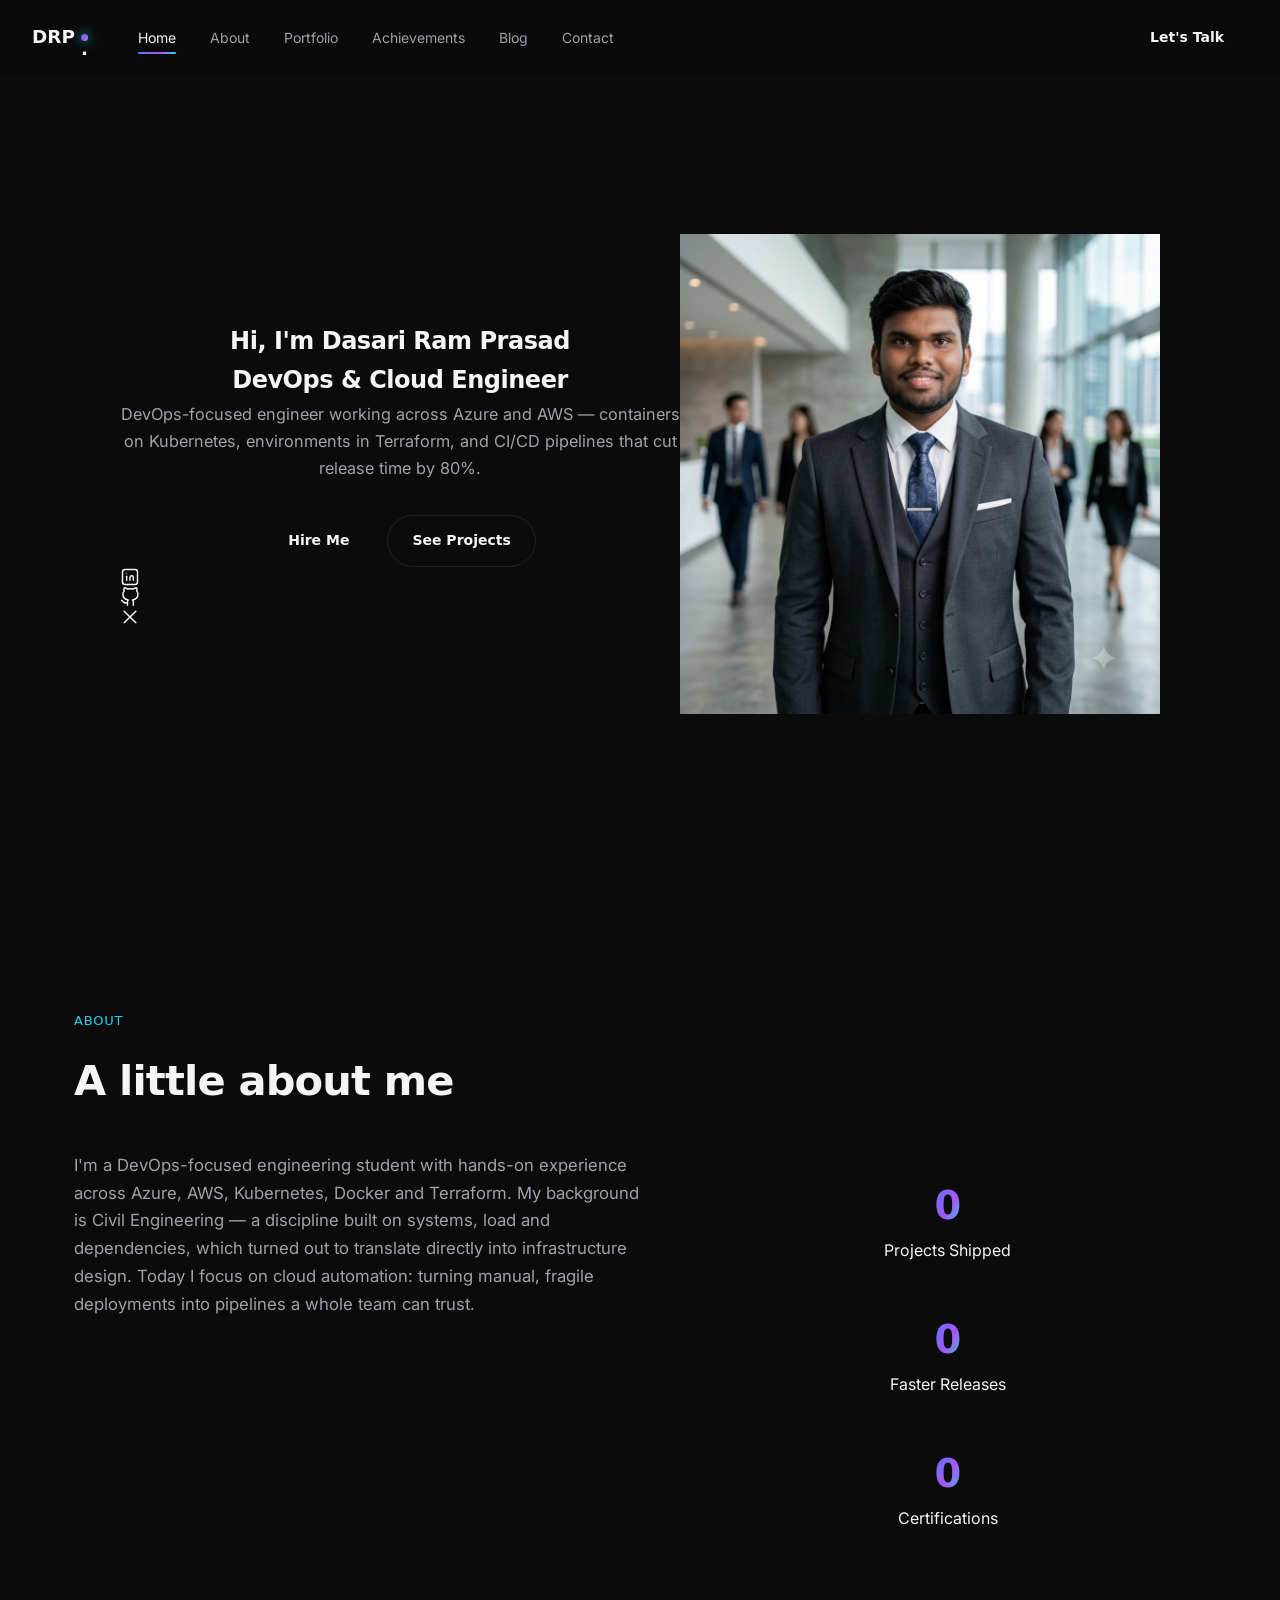
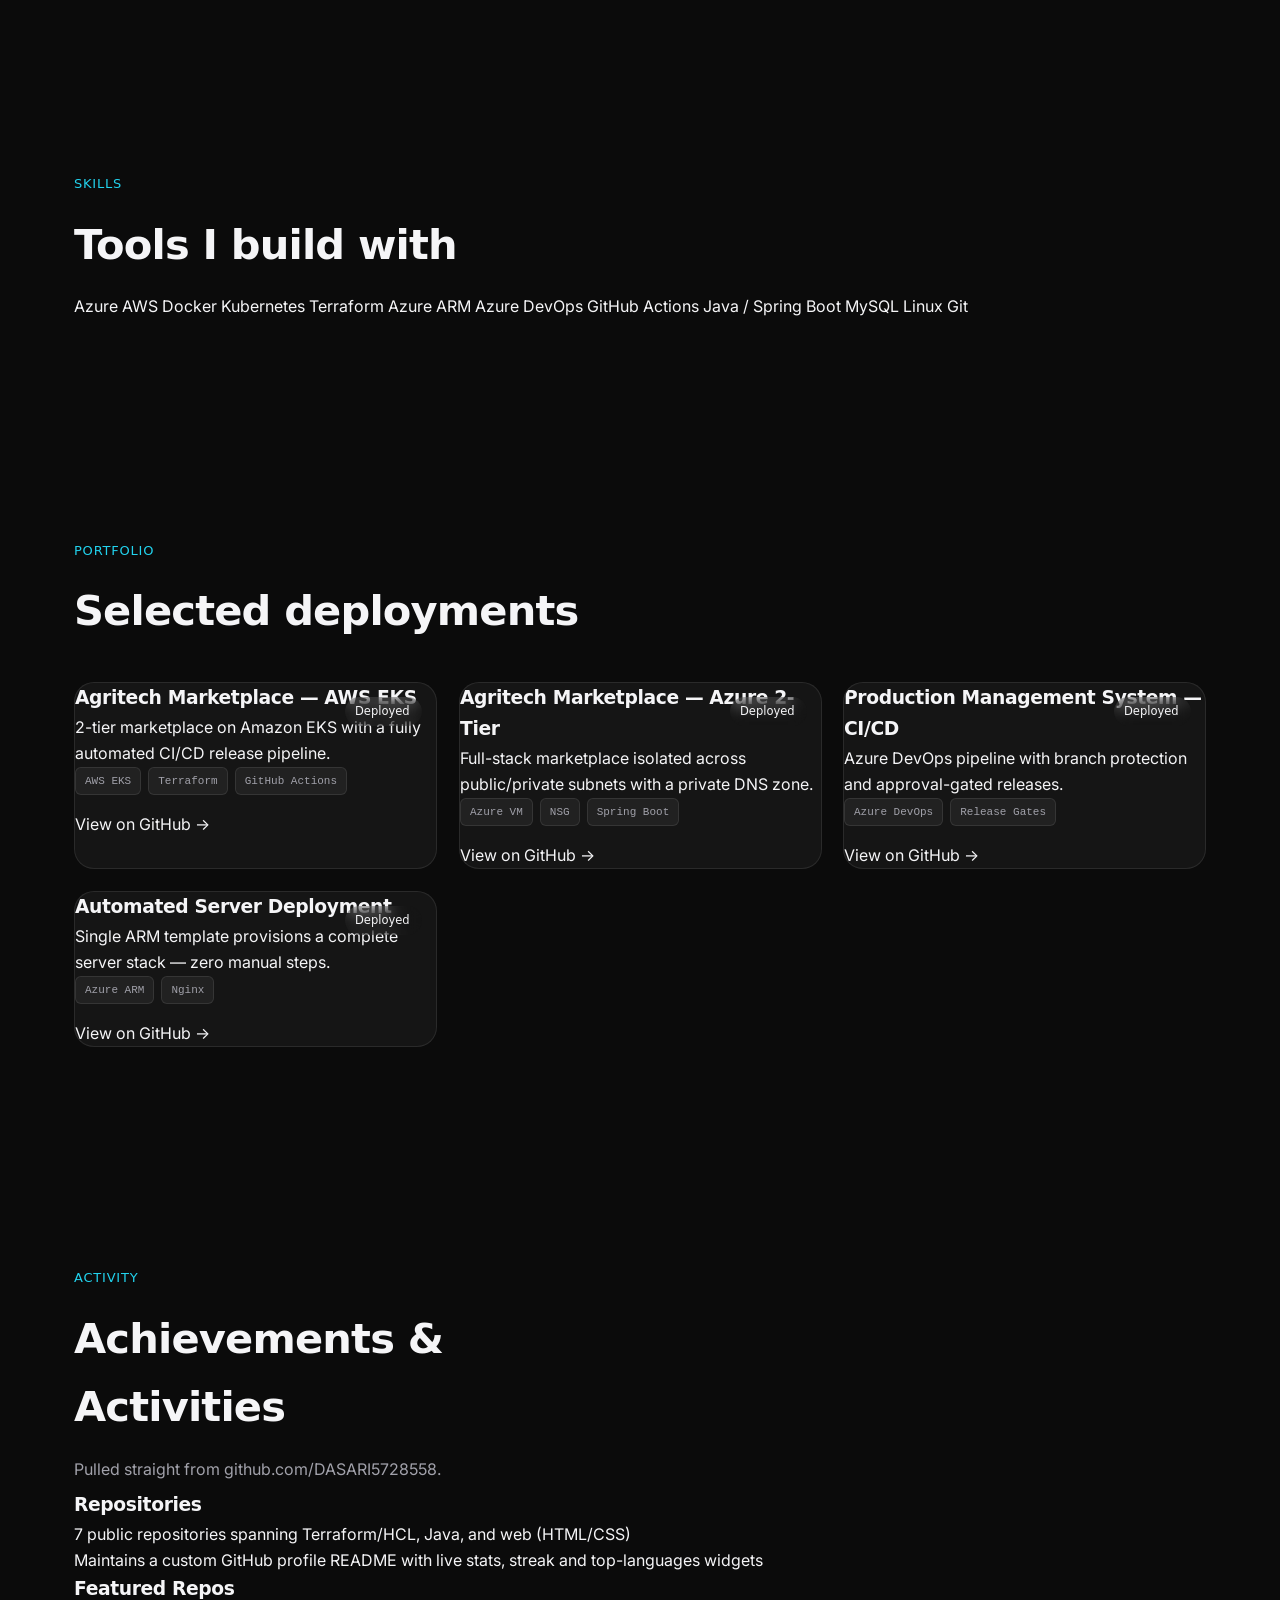
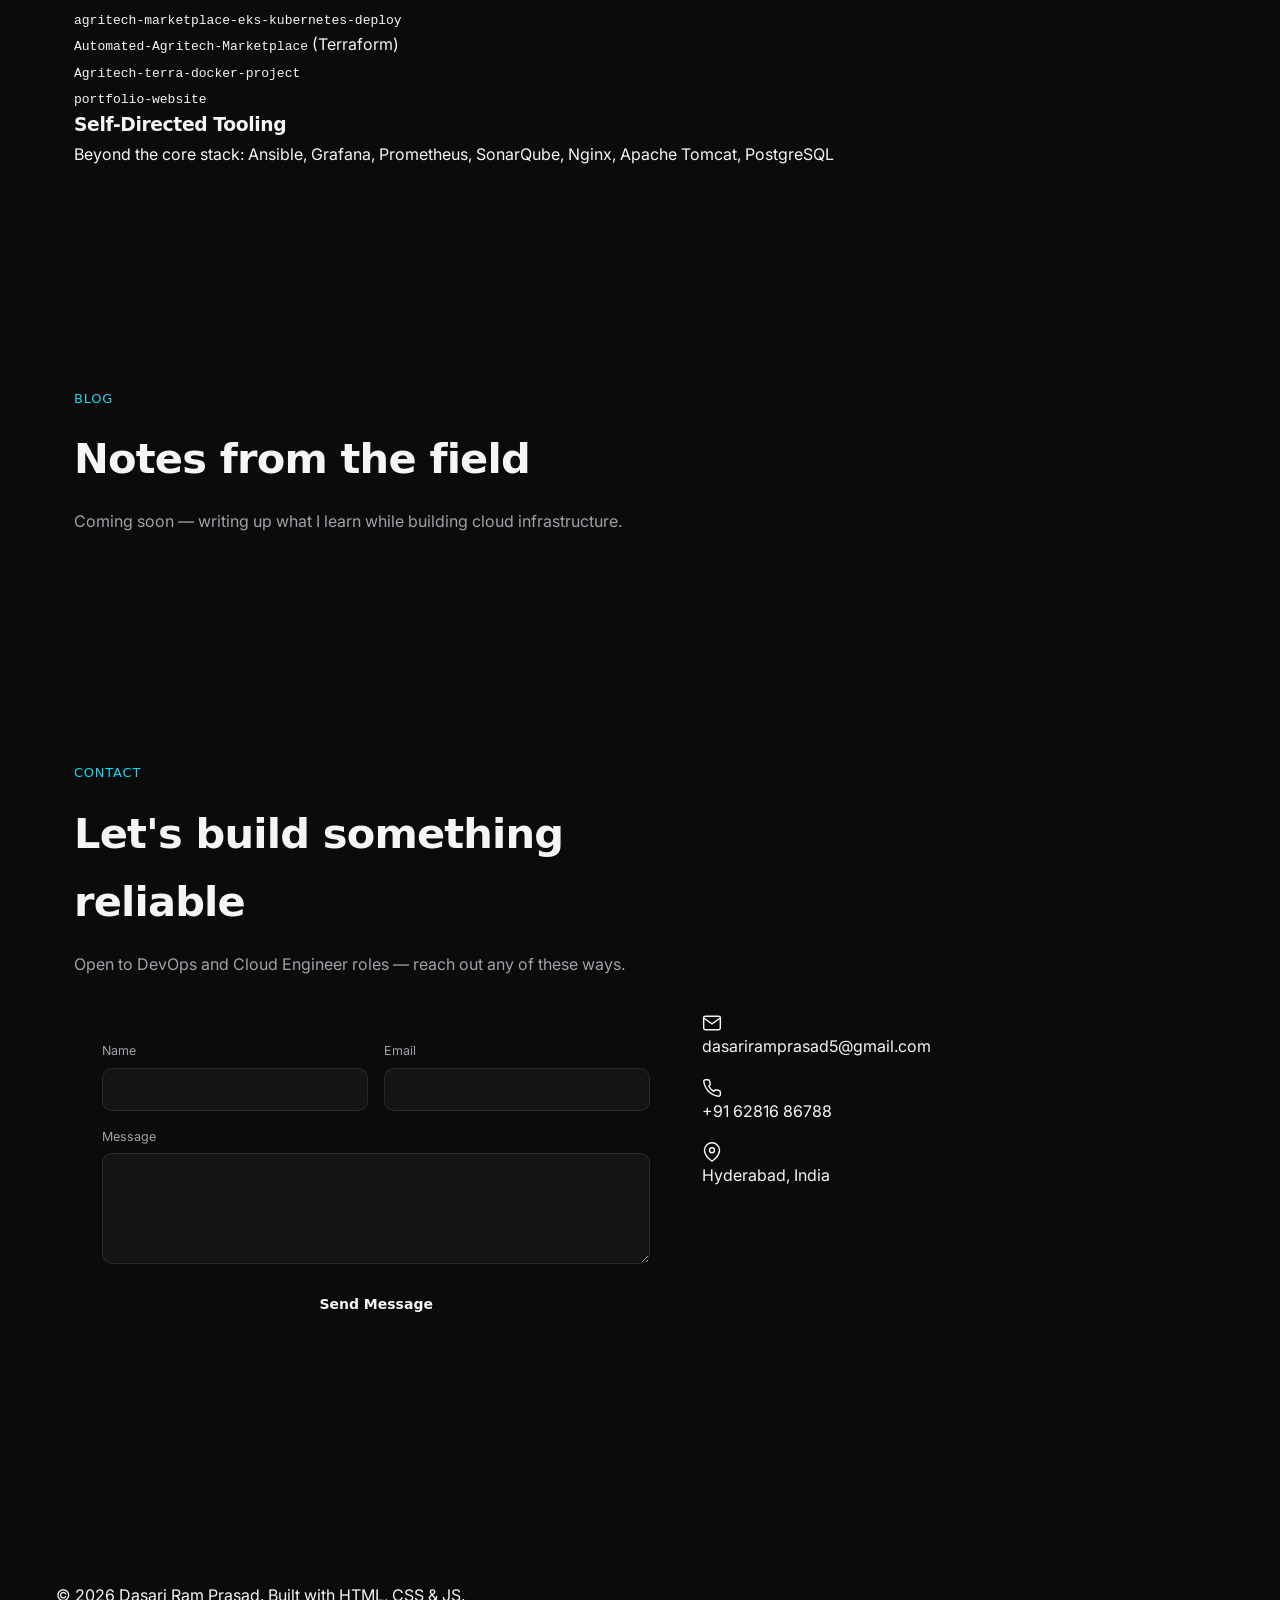
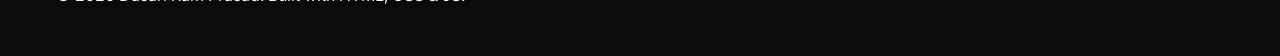
==== commit 3927f475: "Update index.html" ====
--- a/index.html
+++ b/index.html
@@ -4,82 +4,65 @@
 <meta charset="UTF-8">
 <meta name="viewport" content="width=device-width, initial-scale=1.0">
 <title>Dasari Ram Prasad — DevOps &amp; Cloud Engineer</title>
-<meta name="description" content="Dasari Ram Prasad — DevOps &amp; Cloud Engineer specializing in Azure, AWS, Kubernetes, Terraform and CI/CD automation. Portfolio, projects and contact.">
-<meta name="theme-color" content="#0B0B0B">
+<meta name="description" content="Dasari Ram Prasad — DevOps & Cloud Engineer. Azure, AWS, Kubernetes, Terraform, CI/CD.">
 <link rel="icon" type="image/jpeg" href="profile.jpg">
 <link rel="preconnect" href="https://fonts.googleapis.com">
 <link rel="preconnect" href="https://fonts.gstatic.com" crossorigin>
-<link href="https://fonts.googleapis.com/css2?family=Outfit:wght@400;500;600;700;800&family=Inter:wght@400;500;600;700&display=swap" rel="stylesheet">
+<link href="https://fonts.googleapis.com/css2?family=Poppins:wght@500;600;700;800&family=Inter:wght@400;500;600&display=swap" rel="stylesheet">
 <link rel="stylesheet" href="style.css">
-
-<!-- Open Graph -->
-<meta property="og:title" content="Dasari Ram Prasad — DevOps & Cloud Engineer">
-<meta property="og:description" content="Cloud infrastructure, Kubernetes and CI/CD portfolio.">
-<meta property="og:image" content="profile.jpg">
 </head>
 <body>
 
 <a class="skip-link" href="#main">Skip to content</a>
 
-<!-- ══════════ LOADER ══════════ -->
-<div class="loader" id="loader" aria-hidden="true">
-  <div class="loader-mark">DRP</div>
-  <div class="loader-bar"><span id="loaderFill"></span></div>
-</div>
-
-<!-- ══════════ CURSOR GLOW (desktop only, decorative) ══════════ -->
-<div class="cursor-glow" id="cursorGlow" aria-hidden="true"></div>
-<div class="cursor-dot" id="cursorDot" aria-hidden="true"></div>
-
 <!-- ══════════ NAVBAR ══════════ -->
 <header class="navbar" id="navbar">
-  <a href="#hero" class="brand">DRP<span class="brand-dot"></span></a>
+  <a href="#top" class="brand">DRP<span class="brand-dot">.</span></a>
   <nav class="nav-links" aria-label="Primary">
+    <a href="#top" data-nav="top">Home</a>
     <a href="#about" data-nav="about">About</a>
-    <a href="#skills" data-nav="skills">Skills</a>
-    <a href="#projects" data-nav="projects">Projects</a>
-    <a href="#services" data-nav="services">Services</a>
-    <a href="#experience" data-nav="experience">Experience</a>
-    <a href="#certificates" data-nav="certificates">Certificates</a>
+    <a href="#projects" data-nav="projects">Portfolio</a>
+    <a href="#achievements" data-nav="achievements">Achievements</a>
     <a href="#blog" data-nav="blog">Blog</a>
     <a href="#contact" data-nav="contact">Contact</a>
   </nav>
-  <a href="#contact" class="btn btn-glow btn-sm nav-cta">Let's talk</a>
+  <a href="#contact" class="btn btn-primary nav-cta">Let's Talk</a>
   <button class="nav-toggle" id="navToggle" aria-label="Open menu" aria-expanded="false">
     <span></span><span></span><span></span>
   </button>
 </header>
 
 <!-- ══════════ HERO ══════════ -->
-<section class="hero" id="hero">
-  <canvas id="particles" class="particles" aria-hidden="true"></canvas>
-  <div class="hero-glow hero-glow-1" aria-hidden="true"></div>
-  <div class="hero-glow hero-glow-2" aria-hidden="true"></div>
-
-  <div class="hero-inner">
-    <div class="avatar-ring reveal" data-reveal>
-      <img src="profile.jpg" alt="Portrait of Dasari Ram Prasad" width="140" height="140" loading="eager">
-    </div>
-
-    <p class="eyebrow reveal" data-reveal>Available for DevOps &amp; Cloud roles</p>
-    <h1 class="hero-title reveal" data-reveal>
-      Hi, I'm <span class="text-gradient">Dasari Ram Prasad</span>
-    </h1>
-    <p class="hero-subtitle reveal" data-reveal>
-      DevOps Engineer <span class="sep">•</span> Cloud Infrastructure <span class="sep">•</span> CI/CD Automation
+<section class="hero" id="top">
+  <div class="hero-text">
+    <h1>Hi, I'm <span class="text-accent">Dasari Ram Prasad</span></h1>
+    <h2 class="hero-role">DevOps &amp; Cloud Engineer</h2>
+    <p class="hero-pitch">
+      DevOps-focused engineer working across Azure and AWS — containers on Kubernetes, environments in Terraform,
+      and CI/CD pipelines that cut release time by 80%.
     </p>
-    <p class="hero-pitch reveal" data-reveal>
-      I design, automate and ship cloud infrastructure on Azure and AWS — containers on Kubernetes,
-      environments in Terraform, and releases through pipelines that cut deployment time by 80%.
-    </p>
-
-    <div class="hero-actions reveal" data-reveal>
-      <a href="#projects" class="btn btn-glow">View Projects</a>
-      <a href="resume.html" class="btn btn-outline" download>Download Résumé</a>
-      <a href="#contact" class="btn btn-ghost">Contact Me</a>
-    </div>
-
-    <div class="hero-scroll" aria-hidden="true"><span></span>Scroll</div>
+    <div class="hero-actions">
+      <a href="resume.html" class="btn btn-primary" download>Hire Me</a>
+      <a href="#projects" class="btn btn-outline">See Projects</a>
+    </div>
+    <div class="hero-social">
+      <a href="https://www.linkedin.com/in/ram-prasad-dasari-8b1b52217" target="_blank" rel="noopener" aria-label="LinkedIn" class="social-circle">
+        <svg class="icon-line" viewBox="0 0 24 24" fill="none" stroke="#fff" stroke-width="1.9" stroke-linecap="round" stroke-linejoin="round"><rect x="3" y="3" width="18" height="18" rx="3"/><line x1="8" y1="11" x2="8" y2="16"/><circle cx="8" cy="7.5" r="0.6" fill="#fff" stroke="none"/><path d="M12 16v-3.5a2 2 0 0 1 4 0V16"/></svg>
+      </a>
+      <a href="https://github.com/DASARI5728558" target="_blank" rel="noopener" aria-label="GitHub" class="social-circle">
+        <svg class="icon-line" viewBox="0 0 24 24" fill="none" stroke="#fff" stroke-width="1.9" stroke-linecap="round" stroke-linejoin="round"><path d="M9 19c-5 1.5-5-2.5-7-3m14 6v-3.87a3.37 3.37 0 0 0-.94-2.61c3.14-.35 6.44-1.54 6.44-7A5.44 5.44 0 0 0 20 4.77 5.07 5.07 0 0 0 19.91 1S18.73.65 16 2.48a13.38 13.38 0 0 0-7 0C6.27.65 5.09 1 5.09 1A5.07 5.07 0 0 0 5 4.77a5.44 5.44 0 0 0-1.5 3.78c0 5.42 3.3 6.61 6.44 7A3.37 3.37 0 0 0 9 18.13V22"/></svg>
+      </a>
+      <a href="#" aria-label="X (Twitter)" class="social-circle">
+        <svg class="icon-line" viewBox="0 0 24 24" fill="none" stroke="#fff" stroke-width="1.9" stroke-linecap="round" stroke-linejoin="round"><line x1="5" y1="5" x2="19" y2="19"/><line x1="19" y1="5" x2="5" y2="19"/></svg>
+      </a>
+    </div>
+  </div>
+
+  <div class="hero-media">
+    <div class="hero-photo-wrap">
+      <img src="profile.jpg" alt="Portrait of Dasari Ram Prasad" width="480" height="480">
+    </div>
+    <div class="hero-blob" aria-hidden="true"></div>
   </div>
 </section>
 
@@ -87,31 +70,27 @@
 
   <!-- ══════════ ABOUT ══════════ -->
   <section class="section" id="about">
-    <p class="eyebrow reveal" data-reveal>About</p>
-    <h2 class="section-title reveal" data-reveal>Systems thinking, applied to the cloud</h2>
+    <p class="eyebrow">About</p>
+    <h2 class="section-title">A little about me</h2>
     <div class="about-grid">
-      <p class="about-text reveal" data-reveal>
+      <p class="about-text">
         I'm a DevOps-focused engineering student with hands-on experience across Azure, AWS, Kubernetes,
         Docker and Terraform. My background is Civil Engineering — a discipline built on systems, load and
         dependencies, which turned out to translate directly into infrastructure design. Today I focus on
         cloud automation: turning manual, fragile deployments into pipelines a whole team can trust.
       </p>
-      <div class="stats-grid reveal" data-reveal>
-        <div class="stat-card glass">
-          <span class="stat-number" data-count="2">0</span><span class="stat-suffix">+</span>
-          <p class="stat-label">Years Learning Cloud</p>
-        </div>
-        <div class="stat-card glass">
-          <span class="stat-number" data-count="4">0</span><span class="stat-suffix">+</span>
-          <p class="stat-label">Projects Shipped</p>
-        </div>
-        <div class="stat-card glass">
-          <span class="stat-number" data-count="80">0</span><span class="stat-suffix">%</span>
-          <p class="stat-label">Faster Releases</p>
-        </div>
-        <div class="stat-card glass">
-          <span class="stat-number" data-count="2">0</span><span class="stat-suffix"></span>
-          <p class="stat-label">Certifications</p>
+      <div class="stats-row">
+        <div class="stat-card">
+          <span class="stat-number">4+</span>
+          <p>Projects Shipped</p>
+        </div>
+        <div class="stat-card">
+          <span class="stat-number">80%</span>
+          <p>Faster Releases</p>
+        </div>
+        <div class="stat-card">
+          <span class="stat-number">2</span>
+          <p>Certifications</p>
         </div>
       </div>
     </div>
@@ -119,440 +98,138 @@
 
   <!-- ══════════ SKILLS ══════════ -->
   <section class="section" id="skills">
-    <p class="eyebrow reveal" data-reveal>Skills</p>
-    <h2 class="section-title reveal" data-reveal>Tools I build with</h2>
-    <p class="section-lead reveal" data-reveal>
-      Grounded in what's actually on my résumé — no filler frameworks, just the stack I use to ship infrastructure.
-    </p>
-
-    <div class="skills-grid">
-
-      <div class="skill-card glass reveal" data-reveal>
-        <h3>Cloud Platforms</h3>
-        <div class="skill-row">
-          <img class="skill-icon" src="https://cdn.simpleicons.org/microsoftazure/22D3EE" alt="" loading="lazy"><span>Azure</span>
-          <div class="bar"><span style="--w:85%"></span></div>
-        </div>
-        <div class="skill-row">
-          <img class="skill-icon" src="https://cdn.simpleicons.org/amazonaws/A855F7" alt="" loading="lazy"><span>AWS</span>
-          <div class="bar"><span style="--w:75%"></span></div>
-        </div>
-      </div>
-
-      <div class="skill-card glass reveal" data-reveal>
-        <h3>Containers</h3>
-        <div class="skill-row">
-          <img class="skill-icon" src="https://cdn.simpleicons.org/docker/3B82F6" alt="" loading="lazy"><span>Docker</span>
-          <div class="bar"><span style="--w:80%"></span></div>
-        </div>
-        <div class="skill-row">
-          <img class="skill-icon" src="https://cdn.simpleicons.org/kubernetes/22D3EE" alt="" loading="lazy"><span>Kubernetes</span>
-          <div class="bar"><span style="--w:75%"></span></div>
-        </div>
-      </div>
-
-      <div class="skill-card glass reveal" data-reveal>
-        <h3>Infrastructure as Code</h3>
-        <div class="skill-row">
-          <img class="skill-icon" src="https://cdn.simpleicons.org/terraform/A855F7" alt="" loading="lazy"><span>Terraform</span>
-          <div class="bar"><span style="--w:80%"></span></div>
-        </div>
-        <div class="skill-row">
-          <img class="skill-icon" src="https://cdn.simpleicons.org/microsoftazure/3B82F6" alt="" loading="lazy"><span>Azure ARM</span>
-          <div class="bar"><span style="--w:70%"></span></div>
-        </div>
-      </div>
-
-      <div class="skill-card glass reveal" data-reveal>
-        <h3>CI / CD</h3>
-        <div class="skill-row">
-          <img class="skill-icon" src="https://cdn.simpleicons.org/azuredevops/22D3EE" alt="" loading="lazy"><span>Azure DevOps</span>
-          <div class="bar"><span style="--w:85%"></span></div>
-        </div>
-        <div class="skill-row">
-          <img class="skill-icon" src="https://cdn.simpleicons.org/githubactions/A855F7" alt="" loading="lazy"><span>GitHub Actions</span>
-          <div class="bar"><span style="--w:80%"></span></div>
-        </div>
-      </div>
-
-      <div class="skill-card glass reveal" data-reveal>
-        <h3>Backend &amp; Data</h3>
-        <div class="skill-row">
-          <img class="skill-icon" src="https://cdn.simpleicons.org/openjdk/3B82F6" alt="" loading="lazy"><span>Java / Spring Boot</span>
-          <div class="bar"><span style="--w:70%"></span></div>
-        </div>
-        <div class="skill-row">
-          <img class="skill-icon" src="https://cdn.simpleicons.org/mysql/22D3EE" alt="" loading="lazy"><span>MySQL</span>
-          <div class="bar"><span style="--w:75%"></span></div>
-        </div>
-      </div>
-
-      <div class="skill-card glass reveal" data-reveal>
-        <h3>Security &amp; OS</h3>
-        <div class="skill-row">
-          <img class="skill-icon" src="https://cdn.simpleicons.org/linux/A855F7" alt="" loading="lazy"><span>Linux</span>
-          <div class="bar"><span style="--w:80%"></span></div>
-        </div>
-        <div class="skill-row">
-          <img class="skill-icon" src="https://cdn.simpleicons.org/git/3B82F6" alt="" loading="lazy"><span>Git / IAM / NSG</span>
-          <div class="bar"><span style="--w:85%"></span></div>
-        </div>
-      </div>
-
-    </div>
-  </section>
-
-  <!-- ══════════ PROJECTS ══════════ -->
+    <p class="eyebrow">Skills</p>
+    <h2 class="section-title">Tools I build with</h2>
+    <div class="skills-cloud">
+      <span class="skill-pill">Azure</span>
+      <span class="skill-pill">AWS</span>
+      <span class="skill-pill">Docker</span>
+      <span class="skill-pill">Kubernetes</span>
+      <span class="skill-pill">Terraform</span>
+      <span class="skill-pill">Azure ARM</span>
+      <span class="skill-pill">Azure DevOps</span>
+      <span class="skill-pill">GitHub Actions</span>
+      <span class="skill-pill">Java / Spring Boot</span>
+      <span class="skill-pill">MySQL</span>
+      <span class="skill-pill">Linux</span>
+      <span class="skill-pill">Git</span>
+    </div>
+  </section>
+
+  <!-- ══════════ PORTFOLIO / PROJECTS ══════════ -->
   <section class="section" id="projects">
-    <p class="eyebrow reveal" data-reveal>Projects</p>
-    <h2 class="section-title reveal" data-reveal>Selected deployments</h2>
+    <p class="eyebrow">Portfolio</p>
+    <h2 class="section-title">Selected deployments</h2>
 
     <div class="project-grid">
-
-      <article class="project-card tilt reveal" data-reveal>
-        <div class="project-media">
-          <img src="https://picsum.photos/seed/agritech-aws/900/600" alt="AWS EKS Agritech Marketplace architecture screenshot" loading="lazy">
-          <span class="badge badge-green"><svg class="icon-line icon-xs" viewBox="0 0 24 24"><polyline points="20 6 9 17 4 12"/></svg>Deployed</span>
-        </div>
-        <div class="project-body">
-          <h3>Agritech Marketplace — AWS EKS</h3>
-          <p>2-tier marketplace deployed on Amazon EKS with a fully automated CI/CD release pipeline.</p>
-          <ul class="feature-list">
-            <li>Terraform-provisioned infra — 2hrs → ~35min</li>
-            <li>GitHub Actions build → ECR → EKS deploy</li>
-            <li>IAM least-privilege across EKS, ECR, RDS</li>
-          </ul>
-          <div class="tech-tags">
-            <code>AWS EKS</code><code>ECR</code><code>Terraform</code><code>Helm</code><code>GitHub Actions</code>
-          </div>
-          <div class="project-links">
-            <a href="https://github.com/DASARI5728558" target="_blank" rel="noopener">GitHub</a>
-            <span class="link-sep">·</span>
-            <a href="#contact">Request demo</a>
-          </div>
-        </div>
-      </article>
-
-      <article class="project-card tilt reveal" data-reveal>
-        <div class="project-media">
-          <img src="https://picsum.photos/seed/agritech-azure/900/600" alt="Azure 2-tier Agritech Marketplace screenshot" loading="lazy">
-          <span class="badge badge-green"><svg class="icon-line icon-xs" viewBox="0 0 24 24"><polyline points="20 6 9 17 4 12"/></svg>Deployed</span>
-        </div>
-        <div class="project-body">
-          <h3>Agritech Marketplace — Azure 2-Tier</h3>
-          <p>Full-stack marketplace with AI-driven crop-input recommendations, isolated across public/private subnets.</p>
-          <ul class="feature-list">
-            <li>Private DNS zone + NSG-restricted DB tier</li>
-            <li>Spring Boot 3.x + Java 17 + MySQL backend</li>
-            <li>Secure, production-style network topology</li>
-          </ul>
-          <div class="tech-tags">
-            <code>Azure VM</code><code>VNet</code><code>NSG</code><code>Spring Boot</code><code>MySQL</code>
-          </div>
-          <div class="project-links">
-            <a href="https://github.com/DASARI5728558" target="_blank" rel="noopener">GitHub</a>
-            <span class="link-sep">·</span>
-            <a href="#contact">Request demo</a>
-          </div>
-        </div>
-      </article>
-
-      <article class="project-card tilt reveal" data-reveal>
-        <div class="project-media">
-          <img src="https://picsum.photos/seed/pms-cicd/900/600" alt="Production Management System CI/CD pipeline screenshot" loading="lazy">
-          <span class="badge badge-green"><svg class="icon-line icon-xs" viewBox="0 0 24 24"><polyline points="20 6 9 17 4 12"/></svg>Deployed</span>
-        </div>
-        <div class="project-body">
-          <h3>Production Management System — CI/CD</h3>
-          <p>End-to-end Azure DevOps pipeline with branch protection, approval gates and release automation.</p>
-          <ul class="feature-list">
-            <li>95%+ build success rate</li>
-            <li>Automated .NET build + artifact publishing</li>
-            <li>Zero-downtime, approval-gated releases</li>
-          </ul>
-          <div class="tech-tags">
-            <code>Azure DevOps</code><code>Git</code><code>Release Gates</code>
-          </div>
-          <div class="project-links">
-            <a href="https://github.com/DASARI5728558" target="_blank" rel="noopener">GitHub</a>
-            <span class="link-sep">·</span>
-            <a href="#contact">Request demo</a>
-          </div>
-        </div>
-      </article>
-
-      <article class="project-card tilt reveal" data-reveal>
-        <div class="project-media">
-          <img src="https://picsum.photos/seed/arm-deploy/900/600" alt="Automated ARM server deployment screenshot" loading="lazy">
-          <span class="badge badge-green"><svg class="icon-line icon-xs" viewBox="0 0 24 24"><polyline points="20 6 9 17 4 12"/></svg>Deployed</span>
-        </div>
-        <div class="project-body">
-          <h3>Automated Server Deployment</h3>
-          <p>Single ARM template provisions a complete server stack with zero manual setup steps.</p>
-          <ul class="feature-list">
-            <li>VM, VNet, NSG, public IP in one template</li>
-            <li>Nginx auto-configured via GitHub integration</li>
-            <li>Full deploy in under 30 minutes</li>
-          </ul>
-          <div class="tech-tags">
-            <code>Azure ARM</code><code>VNet</code><code>NSG</code><code>Nginx</code>
-          </div>
-          <div class="project-links">
-            <a href="https://github.com/DASARI5728558" target="_blank" rel="noopener">GitHub</a>
-            <span class="link-sep">·</span>
-            <a href="#contact">Request demo</a>
-          </div>
-        </div>
-      </article>
-
-    </div>
-  </section>
-
-  <!-- ══════════ SERVICES ══════════ -->
-  <section class="section" id="services">
-    <p class="eyebrow reveal" data-reveal>Services</p>
-    <h2 class="section-title reveal" data-reveal>How I can help</h2>
-
-    <div class="services-grid">
-      <div class="service-card glass reveal" data-reveal>
-        <div class="service-icon" style="color:var(--blue)">
-          <svg class="icon-line icon-lg" viewBox="0 0 24 24"><path d="M18 10h-1.26A8 8 0 1 0 9 20h9a5 5 0 0 0 0-10z"/></svg>
-        </div>
-        <h3>Cloud Deployment</h3>
-        <p>Provisioning and hardening infrastructure on Azure and AWS with Terraform and ARM.</p>
-      </div>
-      <div class="service-card glass reveal" data-reveal>
-        <div class="service-icon" style="color:var(--purple)">
-          <svg class="icon-line icon-lg" viewBox="0 0 24 24"><polyline points="23 4 23 10 17 10"/><polyline points="1 20 1 14 7 14"/><path d="M3.51 9a9 9 0 0 1 14.85-3.36L23 10M1 14l4.64 4.36A9 9 0 0 0 20.49 15"/></svg>
-        </div>
-        <h3>CI/CD Pipelines</h3>
-        <p>Build, test and release automation with Azure DevOps and GitHub Actions.</p>
-      </div>
-      <div class="service-card glass reveal" data-reveal>
-        <div class="service-icon" style="color:var(--cyan)">
-          <svg class="icon-line icon-lg" viewBox="0 0 24 24"><path d="M21 16V8a2 2 0 0 0-1-1.73l-7-4a2 2 0 0 0-2 0l-7 4A2 2 0 0 0 3 8v8a2 2 0 0 0 1 1.73l7 4a2 2 0 0 0 2 0l7-4A2 2 0 0 0 21 16z"/><polyline points="3.27 6.96 12 12.01 20.73 6.96"/><line x1="12" y1="22.08" x2="12" y2="12"/></svg>
-        </div>
-        <h3>Container Orchestration</h3>
-        <p>Docker images and Kubernetes deployments — AKS, EKS, Helm charts, networking.</p>
-      </div>
-      <div class="service-card glass reveal" data-reveal>
-        <div class="service-icon" style="color:var(--blue)">
-          <svg class="icon-line icon-lg" viewBox="0 0 24 24"><path d="M12 22s8-4 8-10V5l-8-3-8 3v7c0 6 8 10 8 10z"/></svg>
-        </div>
-        <h3>Cloud Security</h3>
-        <p>IAM least-privilege, NSG rules, network isolation and secrets management.</p>
-      </div>
-      <div class="service-card glass reveal" data-reveal>
-        <div class="service-icon" style="color:var(--purple)">
-          <svg class="icon-line icon-lg" viewBox="0 0 24 24"><polyline points="4 17 10 11 4 5"/><line x1="12" y1="19" x2="20" y2="19"/></svg>
-        </div>
-        <h3>Infra Consulting</h3>
-        <p>Auditing existing deployments and recommending automation opportunities.</p>
-      </div>
-    </div>
-  </section>
-
-  <!-- ══════════ EXPERIENCE TIMELINE ══════════ -->
-  <section class="section" id="experience">
-    <p class="eyebrow reveal" data-reveal>Journey</p>
-    <h2 class="section-title reveal" data-reveal>Experience &amp; Education</h2>
-
-    <div class="timeline">
-      <div class="timeline-item reveal" data-reveal>
-        <div class="timeline-dot"></div>
-        <div class="timeline-content glass">
-          <span class="timeline-date">2023 — Present</span>
-          <h3>B.Tech in Civil Engineering</h3>
-          <p>S.V. College of Engineering, Tirupati · CGPA 8.5/10</p>
-        </div>
-      </div>
-      <div class="timeline-item reveal" data-reveal>
-        <div class="timeline-dot"></div>
-        <div class="timeline-content glass">
-          <span class="timeline-date">2025</span>
-          <h3>First Production Cloud Deployments</h3>
-          <p>Shipped AWS EKS and Azure 2-tier Agritech Marketplace projects end-to-end.</p>
-        </div>
-      </div>
-      <div class="timeline-item reveal" data-reveal>
-        <div class="timeline-dot"></div>
-        <div class="timeline-content glass">
-          <span class="timeline-date">2025</span>
-          <h3>CI/CD &amp; IaC Focus</h3>
-          <p>Built Azure DevOps release pipelines and ARM-automated infrastructure deployments.</p>
-        </div>
-      </div>
-      <div class="timeline-item reveal" data-reveal>
-        <div class="timeline-dot"></div>
-        <div class="timeline-content glass">
-          <span class="timeline-date">2026</span>
-          <h3>Graduating — Seeking DevOps Role</h3>
-          <p>Looking to bring cloud automation and container orchestration skills to a team.</p>
-        </div>
-      </div>
-    </div>
-  </section>
-
-  <!-- ══════════ CERTIFICATES ══════════ -->
-  <section class="section" id="certificates">
-    <p class="eyebrow reveal" data-reveal>Certificates</p>
-    <h2 class="section-title reveal" data-reveal>Verified learning</h2>
-
-    <div class="cert-grid">
-      <button class="cert-card glass reveal" data-reveal data-cert-title="AWS Cloud Practitioner Essentials" data-cert-issuer="Amazon Web Services" data-cert-date="July 2025" data-cert-img="https://picsum.photos/seed/cert-aws/900/650">
-        <img src="https://picsum.photos/seed/cert-aws/500/350" alt="AWS Cloud Practitioner Essentials certificate" loading="lazy">
-        <span class="cert-name">AWS Cloud Practitioner Essentials</span>
-      </button>
-      <button class="cert-card glass reveal" data-reveal data-cert-title="Cloud Computing" data-cert-issuer="SmartED Innovations" data-cert-date="September 2025" data-cert-img="https://picsum.photos/seed/cert-cloud/900/650">
-        <img src="https://picsum.photos/seed/cert-cloud/500/350" alt="Cloud Computing certificate" loading="lazy">
-        <span class="cert-name">Cloud Computing</span>
-      </button>
-    </div>
-  </section>
-
-  <!-- ══════════ TESTIMONIALS ══════════ -->
-  <section class="section" id="testimonials">
-    <p class="eyebrow reveal" data-reveal>Testimonials</p>
-    <h2 class="section-title reveal" data-reveal>What people say</h2>
-    <p class="section-lead reveal" data-reveal>Placeholder quotes — swap in real references before publishing.</p>
-
-    <div class="testimonial-track glass reveal" data-reveal>
-      <div class="testimonial-slides" id="testimonialSlides">
-        <div class="testimonial-slide active">
-          <div class="stars"><svg class="icon-star" viewBox="0 0 24 24"><polygon points="12 2 15.09 8.26 22 9.27 17 14.14 18.18 21.02 12 17.77 5.82 21.02 7 14.14 2 9.27 8.91 8.26 12 2"/></svg><svg class="icon-star" viewBox="0 0 24 24"><polygon points="12 2 15.09 8.26 22 9.27 17 14.14 18.18 21.02 12 17.77 5.82 21.02 7 14.14 2 9.27 8.91 8.26 12 2"/></svg><svg class="icon-star" viewBox="0 0 24 24"><polygon points="12 2 15.09 8.26 22 9.27 17 14.14 18.18 21.02 12 17.77 5.82 21.02 7 14.14 2 9.27 8.91 8.26 12 2"/></svg><svg class="icon-star" viewBox="0 0 24 24"><polygon points="12 2 15.09 8.26 22 9.27 17 14.14 18.18 21.02 12 17.77 5.82 21.02 7 14.14 2 9.27 8.91 8.26 12 2"/></svg><svg class="icon-star" viewBox="0 0 24 24"><polygon points="12 2 15.09 8.26 22 9.27 17 14.14 18.18 21.02 12 17.77 5.82 21.02 7 14.14 2 9.27 8.91 8.26 12 2"/></svg></div>
-          <p>"Ram picked up our Terraform setup in days and had a working CI/CD pipeline shipping within a week. Genuinely fast learner."</p>
-          <div class="testimonial-author">
-            <img src="https://picsum.photos/seed/reviewer-1/80/80" alt="" loading="lazy">
-            <div><strong>Placeholder Name</strong><span>Mentor, Cloud Bootcamp</span></div>
-          </div>
-        </div>
-        <div class="testimonial-slide">
-          <div class="stars"><svg class="icon-star" viewBox="0 0 24 24"><polygon points="12 2 15.09 8.26 22 9.27 17 14.14 18.18 21.02 12 17.77 5.82 21.02 7 14.14 2 9.27 8.91 8.26 12 2"/></svg><svg class="icon-star" viewBox="0 0 24 24"><polygon points="12 2 15.09 8.26 22 9.27 17 14.14 18.18 21.02 12 17.77 5.82 21.02 7 14.14 2 9.27 8.91 8.26 12 2"/></svg><svg class="icon-star" viewBox="0 0 24 24"><polygon points="12 2 15.09 8.26 22 9.27 17 14.14 18.18 21.02 12 17.77 5.82 21.02 7 14.14 2 9.27 8.91 8.26 12 2"/></svg><svg class="icon-star" viewBox="0 0 24 24"><polygon points="12 2 15.09 8.26 22 9.27 17 14.14 18.18 21.02 12 17.77 5.82 21.02 7 14.14 2 9.27 8.91 8.26 12 2"/></svg><svg class="icon-star" viewBox="0 0 24 24"><polygon points="12 2 15.09 8.26 22 9.27 17 14.14 18.18 21.02 12 17.77 5.82 21.02 7 14.14 2 9.27 8.91 8.26 12 2"/></svg></div>
-          <p>"Solid grasp of Kubernetes networking for someone still finishing their degree. Would bring him onto an infra team without hesitation."</p>
-          <div class="testimonial-author">
-            <img src="https://picsum.photos/seed/reviewer-2/80/80" alt="" loading="lazy">
-            <div><strong>Placeholder Name</strong><span>Senior DevOps Engineer</span></div>
-          </div>
-        </div>
-        <div class="testimonial-slide">
-          <div class="stars"><svg class="icon-star" viewBox="0 0 24 24"><polygon points="12 2 15.09 8.26 22 9.27 17 14.14 18.18 21.02 12 17.77 5.82 21.02 7 14.14 2 9.27 8.91 8.26 12 2"/></svg><svg class="icon-star" viewBox="0 0 24 24"><polygon points="12 2 15.09 8.26 22 9.27 17 14.14 18.18 21.02 12 17.77 5.82 21.02 7 14.14 2 9.27 8.91 8.26 12 2"/></svg><svg class="icon-star" viewBox="0 0 24 24"><polygon points="12 2 15.09 8.26 22 9.27 17 14.14 18.18 21.02 12 17.77 5.82 21.02 7 14.14 2 9.27 8.91 8.26 12 2"/></svg><svg class="icon-star" viewBox="0 0 24 24"><polygon points="12 2 15.09 8.26 22 9.27 17 14.14 18.18 21.02 12 17.77 5.82 21.02 7 14.14 2 9.27 8.91 8.26 12 2"/></svg><svg class="icon-star" viewBox="0 0 24 24"><polygon points="12 2 15.09 8.26 22 9.27 17 14.14 18.18 21.02 12 17.77 5.82 21.02 7 14.14 2 9.27 8.91 8.26 12 2"/></svg></div>
-          <p>"Clear documentation, clean IaC, and he explains trade-offs well. Exactly what you want from a junior DevOps hire."</p>
-          <div class="testimonial-author">
-            <img src="https://picsum.photos/seed/reviewer-3/80/80" alt="" loading="lazy">
-            <div><strong>Placeholder Name</strong><span>Project Collaborator</span></div>
-          </div>
-        </div>
-      </div>
-      <div class="testimonial-dots" id="testimonialDots"></div>
+      <article class="project-card">
+        <span class="badge">Deployed</span>
+        <h3>Agritech Marketplace — AWS EKS</h3>
+        <p>2-tier marketplace on Amazon EKS with a fully automated CI/CD release pipeline.</p>
+        <div class="tech-tags"><code>AWS EKS</code><code>Terraform</code><code>GitHub Actions</code></div>
+        <a href="https://github.com/DASARI5728558" target="_blank" rel="noopener" class="project-link">View on GitHub →</a>
+      </article>
+      <article class="project-card">
+        <span class="badge">Deployed</span>
+        <h3>Agritech Marketplace — Azure 2-Tier</h3>
+        <p>Full-stack marketplace isolated across public/private subnets with a private DNS zone.</p>
+        <div class="tech-tags"><code>Azure VM</code><code>NSG</code><code>Spring Boot</code></div>
+        <a href="https://github.com/DASARI5728558" target="_blank" rel="noopener" class="project-link">View on GitHub →</a>
+      </article>
+      <article class="project-card">
+        <span class="badge">Deployed</span>
+        <h3>Production Management System — CI/CD</h3>
+        <p>Azure DevOps pipeline with branch protection and approval-gated releases.</p>
+        <div class="tech-tags"><code>Azure DevOps</code><code>Release Gates</code></div>
+        <a href="https://github.com/DASARI5728558" target="_blank" rel="noopener" class="project-link">View on GitHub →</a>
+      </article>
+      <article class="project-card">
+        <span class="badge">Deployed</span>
+        <h3>Automated Server Deployment</h3>
+        <p>Single ARM template provisions a complete server stack — zero manual steps.</p>
+        <div class="tech-tags"><code>Azure ARM</code><code>Nginx</code></div>
+        <a href="https://github.com/DASARI5728558" target="_blank" rel="noopener" class="project-link">View on GitHub →</a>
+      </article>
+    </div>
+  </section>
+
+  <!-- ══════════ ACHIEVEMENTS & ACTIVITIES ══════════ -->
+  <section class="section" id="achievements">
+    <p class="eyebrow">Activity</p>
+    <h2 class="section-title">Achievements &amp; Activities</h2>
+    <p class="section-lead">Pulled straight from <a href="https://github.com/DASARI5728558" target="_blank" rel="noopener" class="text-accent">github.com/DASARI5728558</a>.</p>
+
+    <div class="achievements-grid">
+      <div class="achievement-card">
+        <h3>Repositories</h3>
+        <ul>
+          <li>7 public repositories spanning Terraform/HCL, Java, and web (HTML/CSS)</li>
+          <li>Maintains a custom GitHub profile README with live stats, streak and top-languages widgets</li>
+        </ul>
+      </div>
+      <div class="achievement-card">
+        <h3>Featured Repos</h3>
+        <ul>
+          <li><code>agritech-marketplace-eks-kubernetes-deploy</code></li>
+          <li><code>Automated-Agritech-Marketplace</code> (Terraform)</li>
+          <li><code>Agritech-terra-docker-project</code></li>
+          <li><code>portfolio-website</code></li>
+        </ul>
+      </div>
+      <div class="achievement-card">
+        <h3>Self-Directed Tooling</h3>
+        <ul>
+          <li>Beyond the core stack: Ansible, Grafana, Prometheus, SonarQube, Nginx, Apache Tomcat, PostgreSQL</li>
+        </ul>
+      </div>
     </div>
   </section>
 
   <!-- ══════════ BLOG ══════════ -->
   <section class="section" id="blog">
-    <p class="eyebrow reveal" data-reveal>Writing</p>
-    <h2 class="section-title reveal" data-reveal>Notes from the field</h2>
-    <p class="section-lead reveal" data-reveal>Draft placeholders — replace with real posts when published.</p>
-
-    <div class="blog-grid">
-      <article class="blog-card glass reveal" data-reveal>
-        <img src="https://picsum.photos/seed/blog-terraform/700/440" alt="" loading="lazy">
-        <div class="blog-body">
-          <div class="blog-tags"><span>Terraform</span><span>IaC</span></div>
-          <h3>Structuring Terraform for Multi-Environment Azure Deployments</h3>
-          <p class="blog-meta">6 min read · Coming soon</p>
-        </div>
-      </article>
-      <article class="blog-card glass reveal" data-reveal>
-        <img src="https://picsum.photos/seed/blog-k8s/700/440" alt="" loading="lazy">
-        <div class="blog-body">
-          <div class="blog-tags"><span>Kubernetes</span><span>Networking</span></div>
-          <h3>Debugging Pod Crash Loops: A Field Guide</h3>
-          <p class="blog-meta">8 min read · Coming soon</p>
-        </div>
-      </article>
-      <article class="blog-card glass reveal" data-reveal>
-        <img src="https://picsum.photos/seed/blog-cicd/700/440" alt="" loading="lazy">
-        <div class="blog-body">
-          <div class="blog-tags"><span>CI/CD</span><span>GitHub Actions</span></div>
-          <h3>From 2 Weeks to 2 Hours: Automating a Release Pipeline</h3>
-          <p class="blog-meta">5 min read · Coming soon</p>
-        </div>
-      </article>
-    </div>
+    <p class="eyebrow">Blog</p>
+    <h2 class="section-title">Notes from the field</h2>
+    <p class="section-lead">Coming soon — writing up what I learn while building cloud infrastructure.</p>
   </section>
 
   <!-- ══════════ CONTACT ══════════ -->
   <section class="section" id="contact">
-    <p class="eyebrow reveal" data-reveal>Contact</p>
-    <h2 class="section-title reveal" data-reveal>Let's build something reliable</h2>
-    <p class="section-lead reveal" data-reveal>Open to DevOps and Cloud Engineer roles — reach out any of these ways.</p>
+    <p class="eyebrow">Contact</p>
+    <h2 class="section-title">Let's build something reliable</h2>
+    <p class="section-lead">Open to DevOps and Cloud Engineer roles — reach out any of these ways.</p>
 
     <div class="contact-grid">
-      <form class="contact-form glass reveal" data-reveal id="contactForm" novalidate>
+      <form class="contact-form" id="contactForm" novalidate>
         <div class="form-row">
           <div class="field">
             <label for="name">Name</label>
-            <input id="name" name="name" type="text" required autocomplete="name">
+            <input id="name" name="name" type="text" required>
           </div>
           <div class="field">
             <label for="email">Email</label>
-            <input id="email" name="email" type="email" required autocomplete="email">
+            <input id="email" name="email" type="email" required>
           </div>
-        </div>
-        <div class="field">
-          <label for="subject">Subject</label>
-          <input id="subject" name="subject" type="text" required>
         </div>
         <div class="field">
           <label for="message">Message</label>
           <textarea id="message" name="message" rows="5" required></textarea>
         </div>
-        <button type="submit" class="btn btn-glow">Send Message</button>
+        <button type="submit" class="btn btn-primary">Send Message</button>
         <p class="form-note" id="formNote" role="status" aria-live="polite"></p>
-        <p class="form-hint">Note: this form needs a backend endpoint (e.g. Formspree) to actually deliver mail — currently it only validates client-side.</p>
       </form>
 
       <div class="contact-side">
-        <div class="contact-links glass">
-          <a href="mailto:dasariramprasad5@gmail.com" class="contact-link">
-            <span class="contact-link-icon"><svg class="icon-line" viewBox="0 0 24 24"><path d="M4 4h16c1.1 0 2 .9 2 2v12c0 1.1-.9 2-2 2H4c-1.1 0-2-.9-2-2V6c0-1.1.9-2 2-2z"/><polyline points="22 6 12 13 2 6"/></svg></span>
-            <span><strong>Email</strong><br>dasariramprasad5@gmail.com</span>
-          </a>
-          <a href="tel:+916281686788" class="contact-link">
-            <span class="contact-link-icon"><svg class="icon-line" viewBox="0 0 24 24"><path d="M22 16.92v3a2 2 0 0 1-2.18 2 19.79 19.79 0 0 1-8.63-3.07 19.5 19.5 0 0 1-6-6A19.79 19.79 0 0 1 2.12 4.18 2 2 0 0 1 4.11 2h3a2 2 0 0 1 2 1.72c.13.96.36 1.9.7 2.81a2 2 0 0 1-.45 2.11L8.09 9.91a16 16 0 0 0 6 6l1.27-1.27a2 2 0 0 1 2.11-.45c.91.34 1.85.57 2.81.7A2 2 0 0 1 22 16.92z"/></svg></span>
-            <span><strong>Phone</strong><br>+91 62816 86788</span>
-          </a>
-          <a href="#" class="contact-link">
-            <span class="contact-link-icon"><svg class="icon-line" viewBox="0 0 24 24"><path d="M21 10c0 7-9 13-9 13s-9-6-9-13a9 9 0 0 1 18 0z"/><circle cx="12" cy="10" r="3"/></svg></span>
-            <span><strong>Location</strong><br>Hyderabad, India</span>
-          </a>
-        </div>
-
-        <div class="social-row">
-          <a href="https://github.com/DASARI5728558" target="_blank" rel="noopener" aria-label="GitHub" class="social-btn">
-            <svg class="icon-line icon-sm" viewBox="0 0 24 24"><path d="M9 19c-5 1.5-5-2.5-7-3m14 6v-3.87a3.37 3.37 0 0 0-.94-2.61c3.14-.35 6.44-1.54 6.44-7A5.44 5.44 0 0 0 20 4.77 5.07 5.07 0 0 0 19.91 1S18.73.65 16 2.48a13.38 13.38 0 0 0-7 0C6.27.65 5.09 1 5.09 1A5.07 5.07 0 0 0 5 4.77a5.44 5.44 0 0 0-1.5 3.78c0 5.42 3.3 6.61 6.44 7A3.37 3.37 0 0 0 9 18.13V22"/></svg>
-          </a>
-          <a href="https://www.linkedin.com/in/ram-prasad-dasari-8b1b52217" target="_blank" rel="noopener" aria-label="LinkedIn" class="social-btn">
-            <svg class="icon-line icon-sm" viewBox="0 0 24 24"><rect x="3" y="3" width="18" height="18" rx="3"/><line x1="8" y1="11" x2="8" y2="16"/><circle cx="8" cy="7.5" r="0.6" fill="currentColor" stroke="none"/><path d="M12 16v-3.5a2 2 0 0 1 4 0V16"/></svg>
-          </a>
-          <a href="#" aria-label="X (Twitter)" class="social-btn">
-            <svg class="icon-line icon-sm" viewBox="0 0 24 24"><line x1="5" y1="5" x2="19" y2="19"/><line x1="19" y1="5" x2="5" y2="19"/></svg>
-          </a>
-          <a href="#" aria-label="Instagram" class="social-btn">
-            <svg class="icon-line icon-sm" viewBox="0 0 24 24"><rect x="3" y="3" width="18" height="18" rx="5"/><circle cx="12" cy="12" r="4"/><circle cx="17.5" cy="6.5" r="0.6" fill="currentColor" stroke="none"/></svg>
-          </a>
-          <a href="mailto:dasariramprasad5@gmail.com" aria-label="Email" class="social-btn">
-            <svg class="icon-line icon-sm" viewBox="0 0 24 24"><path d="M4 4h16c1.1 0 2 .9 2 2v12c0 1.1-.9 2-2 2H4c-1.1 0-2-.9-2-2V6c0-1.1.9-2 2-2z"/><polyline points="22 6 12 13 2 6"/></svg>
-          </a>
-        </div>
-
-        <div class="map-embed glass">
-          <iframe
-            title="Hyderabad, India map"
-            src="https://www.google.com/maps?q=Hyderabad,India&output=embed"
-            loading="lazy"
-            referrerpolicy="no-referrer-when-downgrade">
-          </iframe>
+        <a href="mailto:dasariramprasad5@gmail.com" class="contact-line">
+          <svg class="icon-line" viewBox="0 0 24 24"><path d="M4 4h16c1.1 0 2 .9 2 2v12c0 1.1-.9 2-2 2H4c-1.1 0-2-.9-2-2V6c0-1.1.9-2 2-2z"/><polyline points="22 6 12 13 2 6"/></svg>
+          dasariramprasad5@gmail.com
+        </a>
+        <a href="tel:+916281686788" class="contact-line">
+          <svg class="icon-line" viewBox="0 0 24 24"><path d="M22 16.92v3a2 2 0 0 1-2.18 2 19.79 19.79 0 0 1-8.63-3.07 19.5 19.5 0 0 1-6-6A19.79 19.79 0 0 1 2.12 4.18 2 2 0 0 1 4.11 2h3a2 2 0 0 1 2 1.72c.13.96.36 1.9.7 2.81a2 2 0 0 1-.45 2.11L8.09 9.91a16 16 0 0 0 6 6l1.27-1.27a2 2 0 0 1 2.11-.45c.91.34 1.85.57 2.81.7A2 2 0 0 1 22 16.92z"/></svg>
+          +91 62816 86788
+        </a>
+        <div class="contact-line">
+          <svg class="icon-line" viewBox="0 0 24 24"><path d="M21 10c0 7-9 13-9 13s-9-6-9-13a9 9 0 0 1 18 0z"/><circle cx="12" cy="10" r="3"/></svg>
+          Hyderabad, India
         </div>
       </div>
     </div>
@@ -560,55 +237,9 @@
 
 </main>
 
-<!-- ══════════ FOOTER ══════════ -->
-<footer class="footer glass">
-  <div class="footer-inner">
-    <div class="footer-brand">
-      <span class="brand">DRP<span class="brand-dot"></span></span>
-      <p>DevOps &amp; Cloud Engineer, Hyderabad, India.</p>
-    </div>
-    <nav class="footer-links" aria-label="Footer">
-      <a href="#about">About</a>
-      <a href="#skills">Skills</a>
-      <a href="#projects">Projects</a>
-      <a href="#experience">Experience</a>
-      <a href="#contact">Contact</a>
-    </nav>
-    <div class="footer-social">
-      <a href="https://github.com/DASARI5728558" target="_blank" rel="noopener" aria-label="GitHub">
-        <svg class="icon-line icon-sm" viewBox="0 0 24 24"><path d="M9 19c-5 1.5-5-2.5-7-3m14 6v-3.87a3.37 3.37 0 0 0-.94-2.61c3.14-.35 6.44-1.54 6.44-7A5.44 5.44 0 0 0 20 4.77 5.07 5.07 0 0 0 19.91 1S18.73.65 16 2.48a13.38 13.38 0 0 0-7 0C6.27.65 5.09 1 5.09 1A5.07 5.07 0 0 0 5 4.77a5.44 5.44 0 0 0-1.5 3.78c0 5.42 3.3 6.61 6.44 7A3.37 3.37 0 0 0 9 18.13V22"/></svg>
-      </a>
-      <a href="https://www.linkedin.com/in/ram-prasad-dasari-8b1b52217" target="_blank" rel="noopener" aria-label="LinkedIn">
-        <svg class="icon-line icon-sm" viewBox="0 0 24 24"><rect x="3" y="3" width="18" height="18" rx="3"/><line x1="8" y1="11" x2="8" y2="16"/><circle cx="8" cy="7.5" r="0.6" fill="currentColor" stroke="none"/><path d="M12 16v-3.5a2 2 0 0 1 4 0V16"/></svg>
-      </a>
-      <a href="#" aria-label="X (Twitter)">
-        <svg class="icon-line icon-sm" viewBox="0 0 24 24"><line x1="5" y1="5" x2="19" y2="19"/><line x1="19" y1="5" x2="5" y2="19"/></svg>
-      </a>
-      <a href="mailto:dasariramprasad5@gmail.com" aria-label="Email">
-        <svg class="icon-line icon-sm" viewBox="0 0 24 24"><path d="M4 4h16c1.1 0 2 .9 2 2v12c0 1.1-.9 2-2 2H4c-1.1 0-2-.9-2-2V6c0-1.1.9-2 2-2z"/><polyline points="22 6 12 13 2 6"/></svg>
-      </a>
-    </div>
-  </div>
-  <p class="footer-copy">© 2026 Dasari Ram Prasad. Built with HTML, CSS &amp; JS.</p>
+<footer class="footer">
+  <p>© 2026 Dasari Ram Prasad. Built with HTML, CSS &amp; JS.</p>
 </footer>
-
-<!-- ══════════ FLOATING CONTACT BUTTON ══════════ -->
-<a href="#contact" class="floating-cta" aria-label="Jump to contact section">
-  <svg class="icon-line icon-sm" viewBox="0 0 24 24"><path d="M4 4h16c1.1 0 2 .9 2 2v12c0 1.1-.9 2-2 2H4c-1.1 0-2-.9-2-2V6c0-1.1.9-2 2-2z"/><polyline points="22 6 12 13 2 6"/></svg>
-</a>
-
-<!-- ══════════ CERTIFICATE MODAL ══════════ -->
-<div class="modal" id="certModal" role="dialog" aria-modal="true" aria-labelledby="certModalTitle" hidden>
-  <div class="modal-backdrop" data-close-modal></div>
-  <div class="modal-panel glass">
-    <button class="modal-close" data-close-modal aria-label="Close">
-      <svg class="icon-line icon-sm" viewBox="0 0 24 24"><line x1="5" y1="5" x2="19" y2="19"/><line x1="19" y1="5" x2="5" y2="19"/></svg>
-    </button>
-    <img id="certModalImg" src="" alt="">
-    <h3 id="certModalTitle"></h3>
-    <p id="certModalMeta" class="text-dim"></p>
-  </div>
-</div>
 
 <script src="script.js"></script>
 </body>
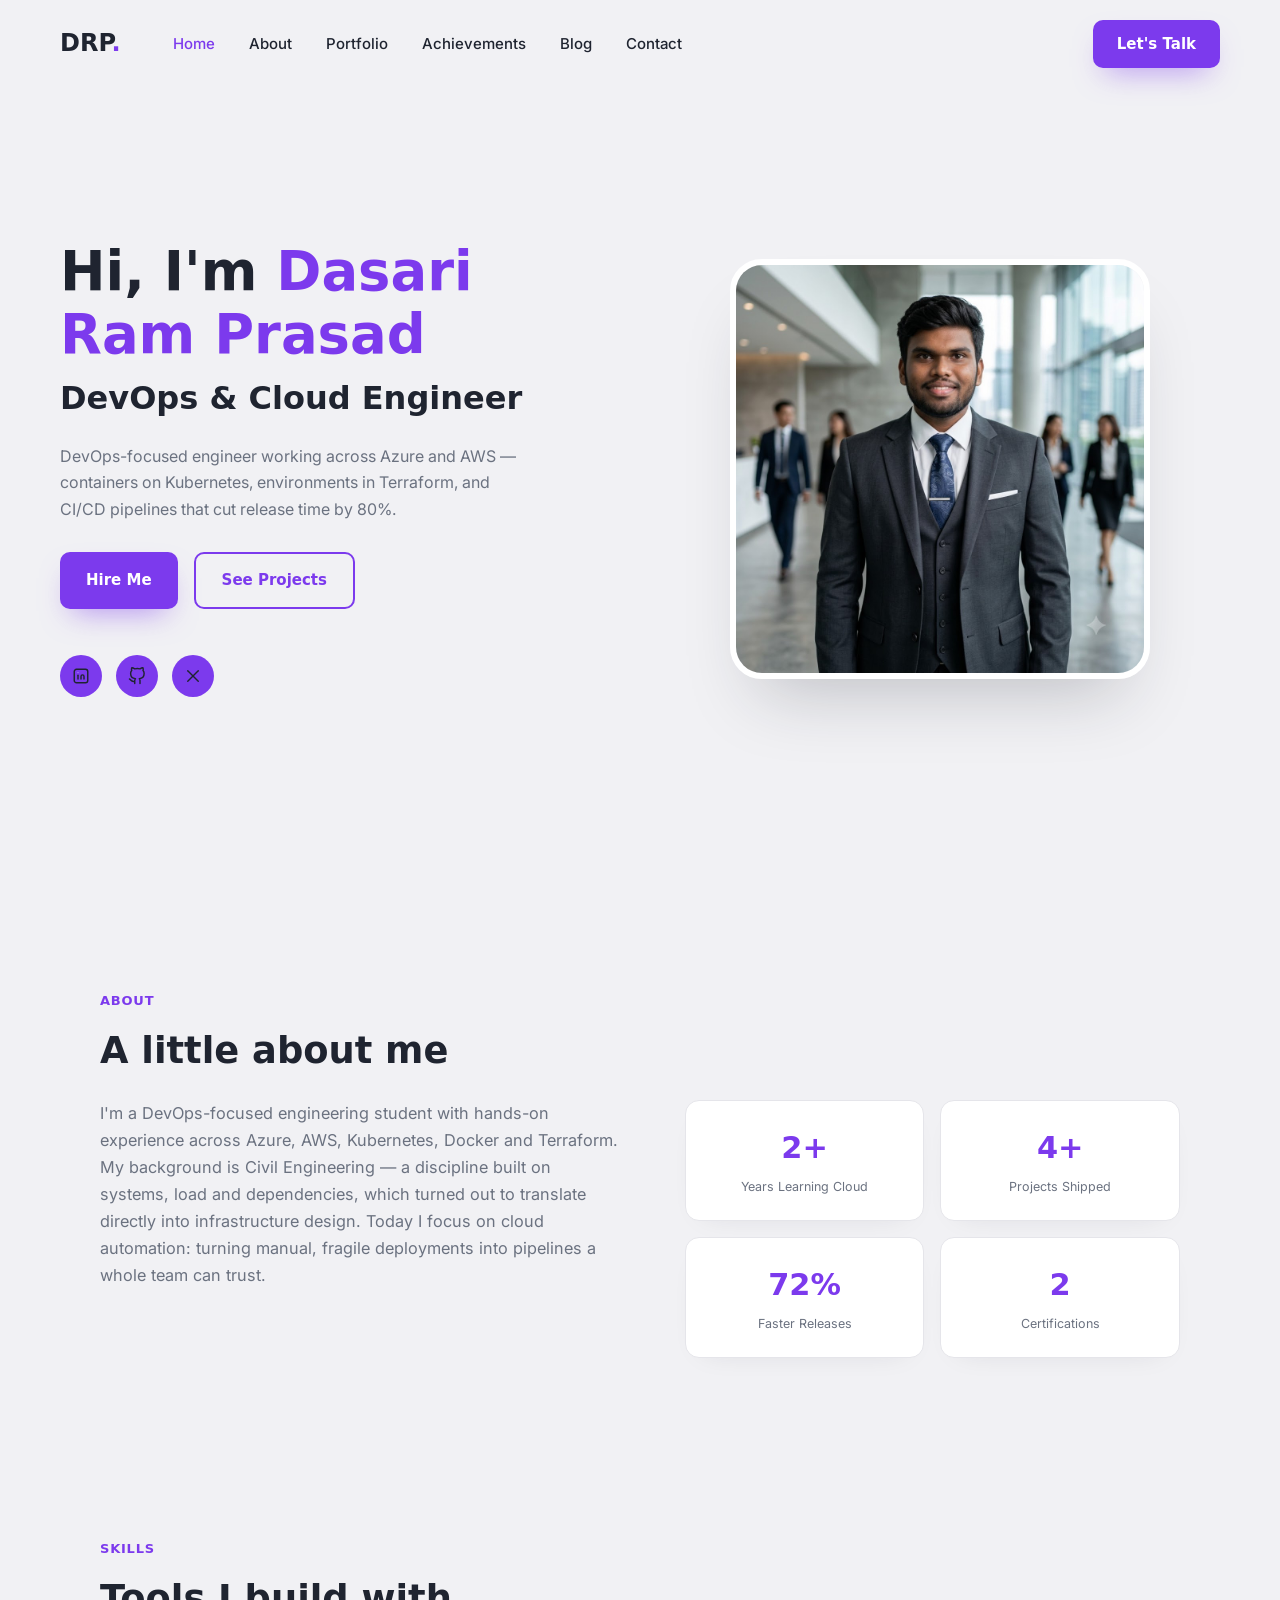
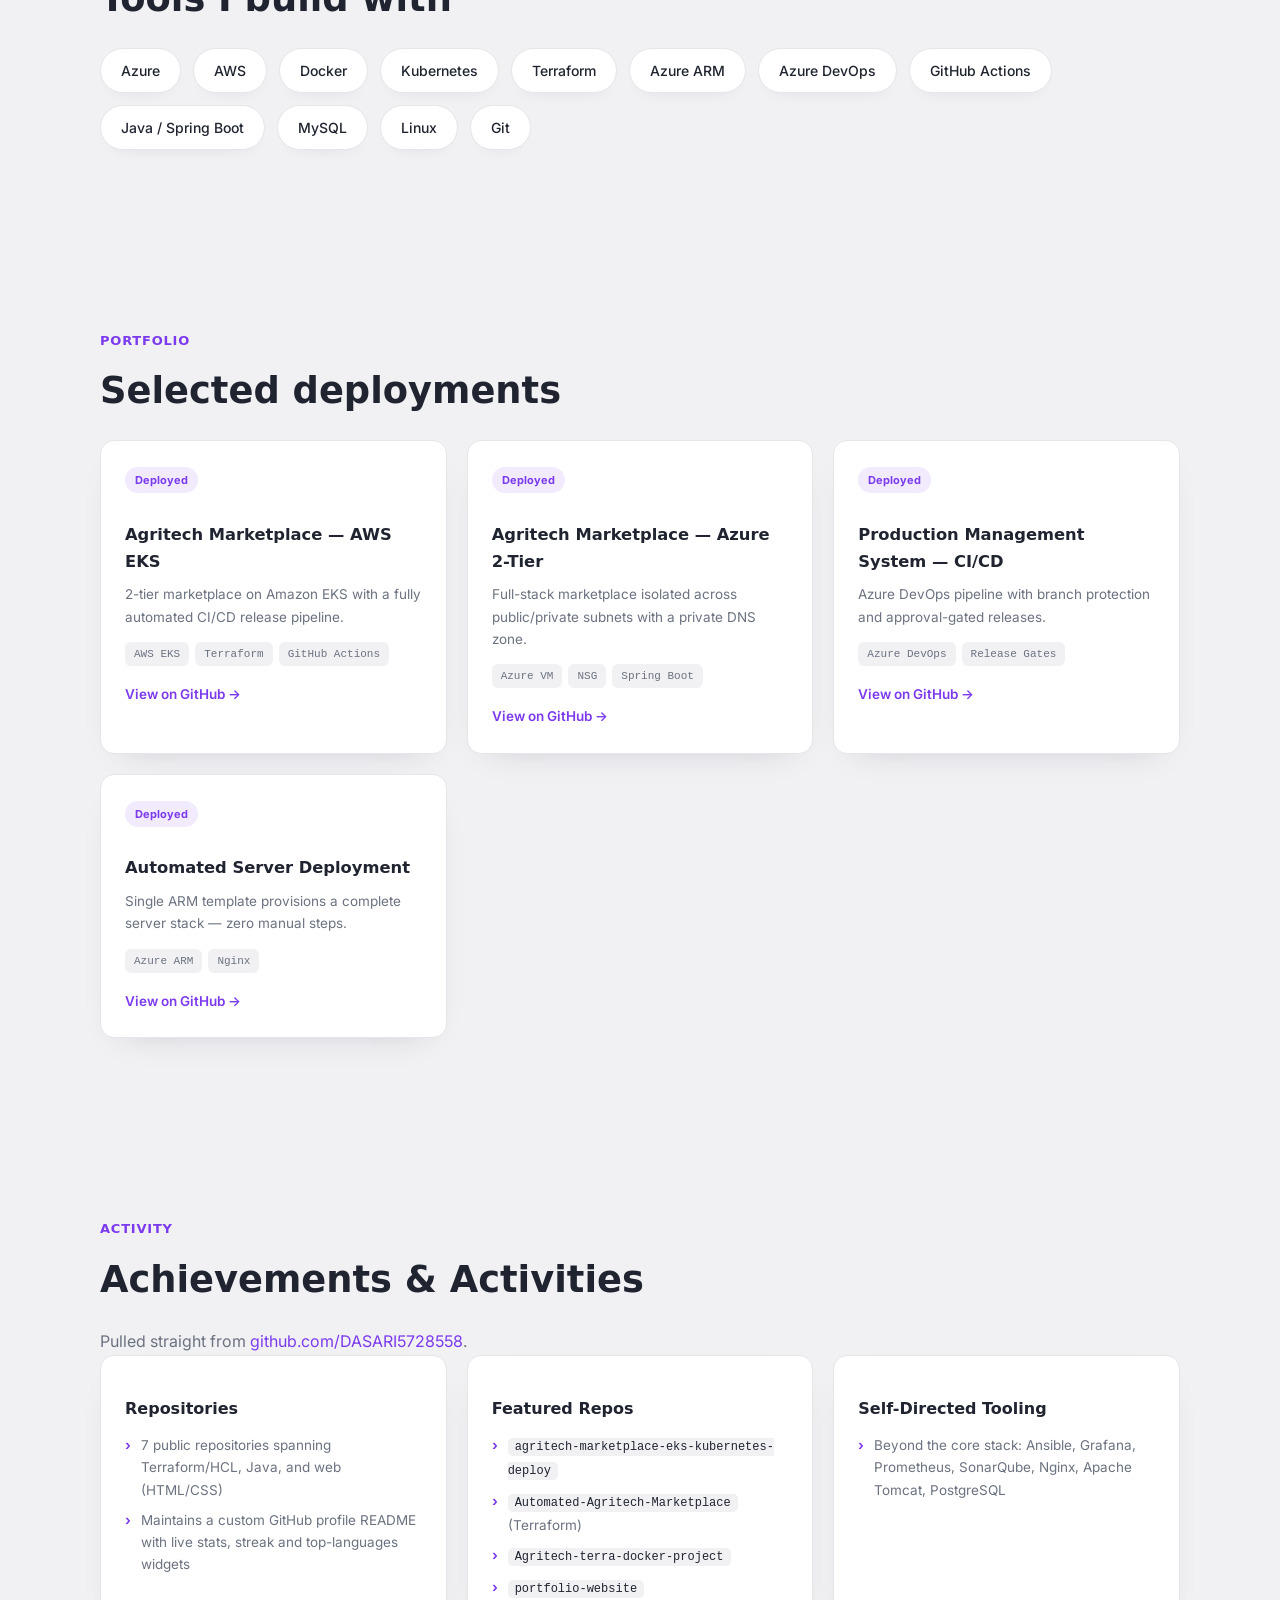
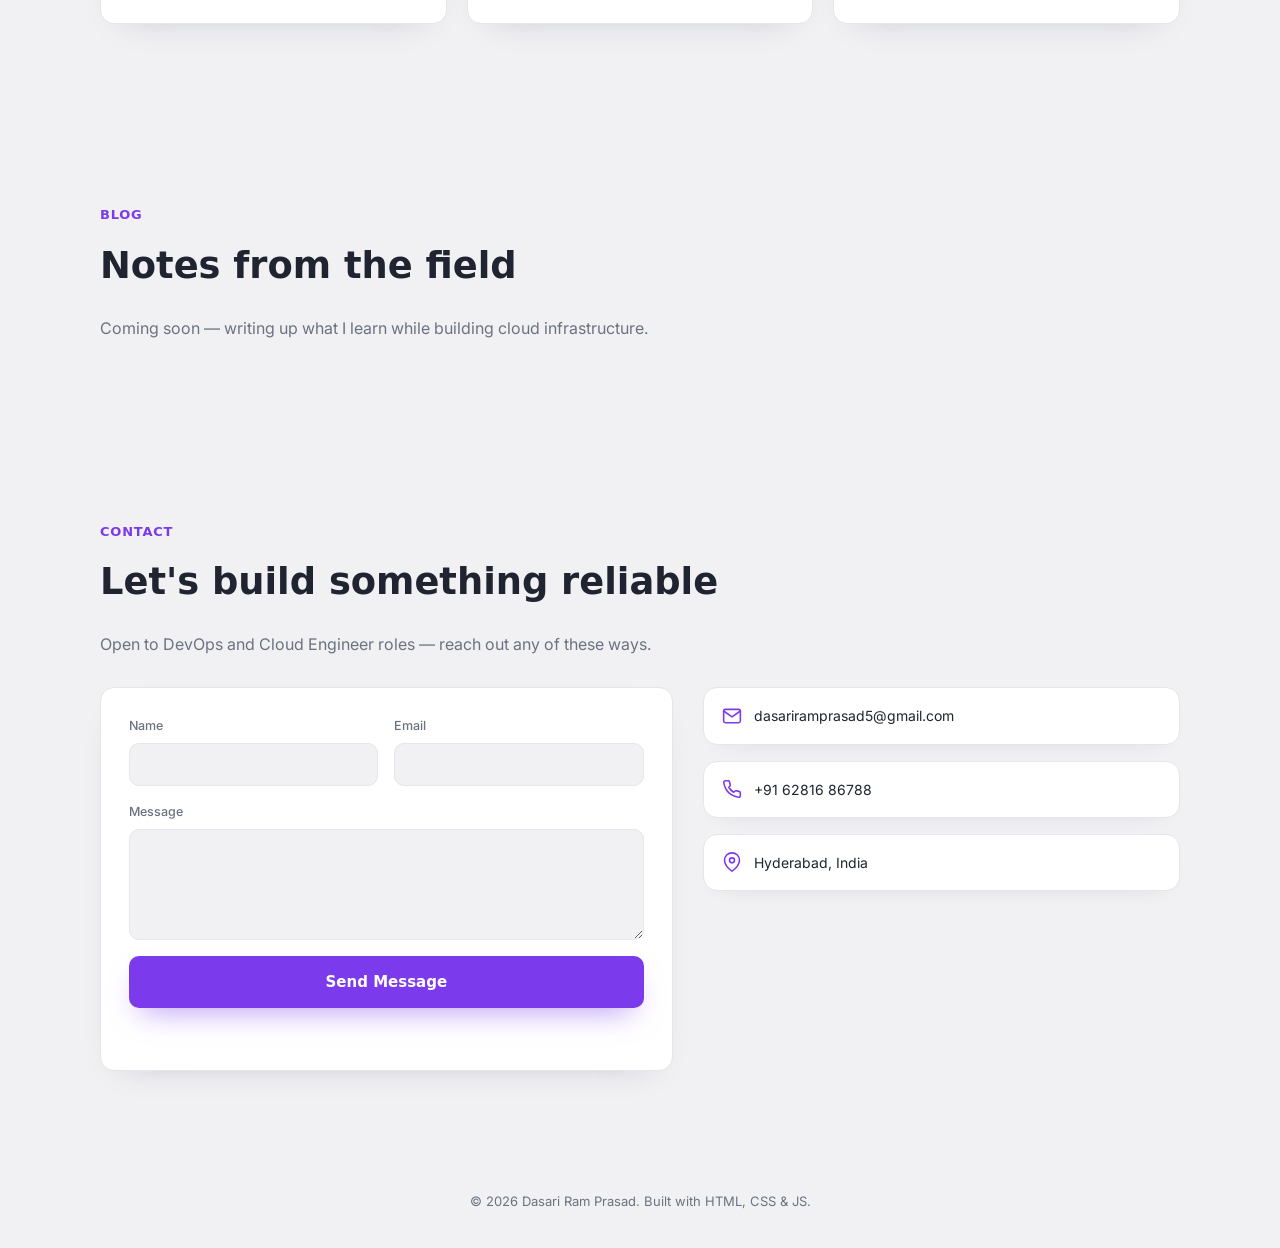
==== commit 660d296a: "Update statistics in index.html" ====
--- a/index.html
+++ b/index.html
@@ -81,15 +81,19 @@
       </p>
       <div class="stats-row">
         <div class="stat-card">
-          <span class="stat-number">4+</span>
+          <span class="stat-number" data-count="2" data-suffix="+">0</span>
+          <p>Years Learning Cloud</p>
+        </div>
+        <div class="stat-card">
+          <span class="stat-number" data-count="4" data-suffix="+">0</span>
           <p>Projects Shipped</p>
         </div>
         <div class="stat-card">
-          <span class="stat-number">80%</span>
+          <span class="stat-number" data-count="80" data-suffix="%">0</span>
           <p>Faster Releases</p>
         </div>
         <div class="stat-card">
-          <span class="stat-number">2</span>
+          <span class="stat-number" data-count="2" data-suffix="">0</span>
           <p>Certifications</p>
         </div>
       </div>
--- a/style.css
+++ b/style.css
@@ -1,52 +1,24 @@
 /* ============================================================
-   Dasari Ram Prasad — Premium Portfolio
-   Dark luxury / glassmorphism / gradient system
+   Dasari Ram Prasad — Light Portfolio
+   Matches reference: light bg, bold Poppins headline, purple accent
    ============================================================ */
 
 :root {
-  --bg: #0B0B0B;
-  --bg-elevated: #121214;
-  --glass-bg: rgba(255, 255, 255, 0.045);
-  --glass-border: rgba(255, 255, 255, 0.09);
-  --text: #F5F5F7;
-  --text-dim: #A1A1AA;
-  --text-faint: #6B6B72;
-
-  --blue: #4F7CFF;
-  --purple: #A855F7;
-  --cyan: #22D3EE;
-  --green: #34D399;
-
-  --gradient: linear-gradient(120deg, var(--blue), var(--purple) 55%, var(--cyan));
-  --gradient-soft: linear-gradient(120deg, rgba(79,124,255,.35), rgba(168,85,247,.35) 55%, rgba(34,211,238,.35));
-
-  --font-display: 'Outfit', system-ui, sans-serif;
+  --bg: #F1F1F4;
+  --surface: #FFFFFF;
+  --text: #1F2430;
+  --text-dim: #6B7280;
+  --purple: #7C3AED;
+  --purple-dark: #6D28D9;
+  --border: #E5E5EA;
+  --font-display: 'Poppins', system-ui, sans-serif;
   --font-body: 'Inter', system-ui, sans-serif;
-
-  --radius: 20px;
-  --radius-sm: 12px;
-  --nav-h: 76px;
-  --shadow-glow: 0 20px 60px -20px rgba(79, 124, 255, 0.25);
+  --nav-h: 88px;
+  --radius: 14px;
 }
 
 * { box-sizing: border-box; }
-
-/* ── SVG icon system: one stroke weight, consistent sizing, no emoji ── */
-.icon-line {
-  width: 20px; height: 20px;
-  fill: none;
-  stroke: currentColor;
-  stroke-width: 1.75;
-  stroke-linecap: round;
-  stroke-linejoin: round;
-  flex-shrink: 0;
-  display: block;
-}
-.icon-xs { width: 14px; height: 14px; }
-.icon-sm { width: 18px; height: 18px; }
-.icon-lg { width: 26px; height: 26px; stroke-width: 1.5; }
-.icon-star { width: 18px; height: 18px; fill: currentColor; stroke: none; flex-shrink: 0; }
-html { scroll-behavior: smooth; scroll-padding-top: calc(var(--nav-h) + 20px); }
+html { scroll-behavior: smooth; scroll-padding-top: calc(var(--nav-h) + 16px); }
 body {
   margin: 0;
   background: var(--bg);
@@ -54,463 +26,218 @@
   font-family: var(--font-body);
   line-height: 1.65;
   -webkit-font-smoothing: antialiased;
-  overflow-x: hidden;
-  cursor: default;
-}
-h1, h2, h3 { font-family: var(--font-display); margin: 0; letter-spacing: -0.02em; }
+}
+h1, h2 { font-family: var(--font-display); margin: 0; }
 p { margin: 0; }
 a { color: inherit; text-decoration: none; }
 ul { list-style: none; margin: 0; padding: 0; }
 img { max-width: 100%; display: block; }
-button { font: inherit; background: none; border: none; color: inherit; cursor: pointer; }
-
-.text-gradient {
-  background: var(--gradient);
-  -webkit-background-clip: text; background-clip: text; color: transparent;
-}
-.text-dim { color: var(--text-dim); }
+button { font: inherit; background: none; border: none; cursor: pointer; }
+
+.text-accent { color: var(--purple); }
 
 .skip-link {
   position: absolute; left: -999px; top: 0;
-  background: var(--cyan); color: #06231a;
+  background: var(--purple); color: #fff;
   padding: 10px 16px; font-family: var(--font-display); font-size: 13px;
   z-index: 300; border-radius: 0 0 8px 0;
 }
 .skip-link:focus { left: 0; }
-
-:focus-visible { outline: 2px solid var(--cyan); outline-offset: 3px; border-radius: 6px; }
-
-.glass {
-  background: var(--glass-bg);
-  border: 1px solid var(--glass-border);
-  backdrop-filter: blur(20px) saturate(140%);
-  -webkit-backdrop-filter: blur(20px) saturate(140%);
-  border-radius: var(--radius);
-}
-
-/* ============================================================
-   LOADER
-   ============================================================ */
-.loader {
-  position: fixed; inset: 0; z-index: 999;
-  background: var(--bg);
-  display: flex; flex-direction: column; align-items: center; justify-content: center;
-  gap: 18px;
-  transition: opacity .6s ease, visibility .6s ease;
-}
-.loader.done { opacity: 0; visibility: hidden; pointer-events: none; }
-.loader-mark {
-  font-family: var(--font-display); font-weight: 700; font-size: 2rem;
-  background: var(--gradient); -webkit-background-clip: text; background-clip: text; color: transparent;
-  letter-spacing: .1em;
-}
-.loader-bar { width: 180px; height: 2px; background: rgba(255,255,255,.1); border-radius: 2px; overflow: hidden; }
-.loader-bar span { display: block; height: 100%; width: 0%; background: var(--gradient); transition: width .3s ease; }
-
-/* ============================================================
-   CURSOR GLOW (decorative, desktop only)
-   ============================================================ */
-.cursor-glow, .cursor-dot { display: none; }
-@media (hover: hover) and (pointer: fine) {
-  .cursor-glow {
-    display: block; position: fixed; top: 0; left: 0; z-index: 40;
-    width: 420px; height: 420px; margin: -210px 0 0 -210px;
-    background: radial-gradient(circle, rgba(79,124,255,.12), rgba(168,85,247,.08) 40%, transparent 70%);
-    border-radius: 50%; pointer-events: none;
-    transform: translate(-9999px, -9999px);
-    transition: opacity .3s ease;
-    will-change: transform;
-  }
-  .cursor-dot {
-    display: block; position: fixed; top: 0; left: 0; z-index: 41;
-    width: 8px; height: 8px; margin: -4px 0 0 -4px;
-    background: var(--cyan); border-radius: 50%; pointer-events: none;
-    transform: translate(-9999px, -9999px);
-    will-change: transform;
-  }
+:focus-visible { outline: 2px solid var(--purple); outline-offset: 3px; border-radius: 6px; }
+
+.icon-line {
+  width: 20px; height: 20px;
+  fill: none; stroke: currentColor;
+  stroke-width: 1.9; stroke-linecap: round; stroke-linejoin: round;
+  flex-shrink: 0; display: block;
 }
 
 /* ============================================================
    NAVBAR
    ============================================================ */
 .navbar {
-  position: fixed; top: 0; left: 0; right: 0; z-index: 100;
   height: var(--nav-h);
   display: flex; align-items: center; gap: 28px;
-  padding: 0 32px;
-  background: rgba(11, 11, 11, 0.35);
-  backdrop-filter: blur(16px);
-  border-bottom: 1px solid transparent;
-  transition: background .3s ease, border-color .3s ease;
-}
-.navbar.scrolled { background: rgba(11, 11, 11, 0.7); border-color: var(--glass-border); }
-
-.brand {
-  font-family: var(--font-display); font-weight: 700; font-size: 1.15rem;
-  display: flex; align-items: center; gap: 6px;
-}
-.brand-dot {
-  width: 7px; height: 7px; border-radius: 50%;
-  background: var(--gradient);
-  box-shadow: 0 0 12px var(--cyan);
-}
-
-.nav-links { display: flex; gap: 6px; margin-left: 8px; flex: 1; }
-.nav-links a {
-  position: relative;
-  font-size: 14px; color: var(--text-dim);
-  padding: 8px 14px; border-radius: 999px;
-  transition: color .2s ease;
-}
-.nav-links a:hover { color: var(--text); }
-.nav-links a.active { color: var(--text); }
-.nav-links a.active::after {
-  content: ''; position: absolute; left: 14px; right: 14px; bottom: 3px; height: 2px;
-  background: var(--gradient); border-radius: 2px;
-}
-
-.nav-cta { display: inline-flex; }
-.nav-toggle { display: none; flex-direction: column; gap: 5px; padding: 6px; }
-.nav-toggle span { width: 22px; height: 2px; background: var(--text); border-radius: 2px; transition: transform .2s ease, opacity .2s ease; }
+  padding: 0 60px;
+  max-width: 1400px; margin: 0 auto;
+}
+.brand { font-family: var(--font-display); font-weight: 800; font-size: 1.5rem; }
+.brand-dot { color: var(--purple); }
+.nav-links { display: flex; gap: 34px; margin-left: 24px; flex: 1; }
+.nav-links a { font-weight: 500; font-size: 15px; color: var(--text); transition: color .2s ease; }
+.nav-links a:hover, .nav-links a.active { color: var(--purple); }
+.nav-toggle { display: none; flex-direction: column; gap: 5px; }
+.nav-toggle span { width: 22px; height: 2px; background: var(--text); border-radius: 2px; }
 
 /* ============================================================
    BUTTONS
    ============================================================ */
 .btn {
-  display: inline-flex; align-items: center; justify-content: center; gap: 8px;
-  font-family: var(--font-display); font-size: 14px; font-weight: 600;
-  padding: 13px 24px; border-radius: 999px;
-  transition: transform .2s ease, box-shadow .2s ease, background .2s ease, border-color .2s ease;
-  white-space: nowrap;
+  display: inline-flex; align-items: center; justify-content: center;
+  font-family: var(--font-display); font-weight: 600; font-size: 15px;
+  padding: 14px 26px; border-radius: 10px;
+  transition: transform .18s ease, box-shadow .18s ease, background .18s ease;
 }
 .btn:hover { transform: translateY(-2px); }
-.btn-sm { padding: 9px 18px; font-size: 13px; }
-
-.btn-glow {
-  background: var(--gradient); color: #08080A;
-  box-shadow: var(--shadow-glow);
-}
-.btn-glow:hover { box-shadow: 0 24px 70px -18px rgba(168, 85, 247, 0.45); }
-
-.btn-outline { border: 1px solid var(--glass-border); color: var(--text); }
-.btn-outline:hover { border-color: var(--cyan); }
-
-.btn-ghost { color: var(--text-dim); }
-.btn-ghost:hover { color: var(--text); }
+.btn-primary { background: var(--purple); color: #fff; box-shadow: 0 14px 30px -12px rgba(124,58,237,.55); }
+.btn-primary:hover { background: var(--purple-dark); }
+.btn-outline { border: 2px solid var(--purple); color: var(--purple); }
+.btn-outline:hover { background: rgba(124,58,237,.06); }
+.nav-cta { padding: 12px 24px; }
 
 /* ============================================================
    HERO
    ============================================================ */
 .hero {
-  position: relative;
-  min-height: 100vh;
-  display: flex; align-items: center; justify-content: center;
-  padding: calc(var(--nav-h) + 32px) 24px 60px;
+  max-width: 1400px; margin: 0 auto;
+  display: grid; grid-template-columns: 1fr 1fr;
+  align-items: center; gap: 40px;
+  padding: 40px 60px 90px;
+  min-height: calc(100vh - var(--nav-h));
+}
+.hero-text h1 {
+  font-size: clamp(2.4rem, 4.5vw, 3.4rem);
+  font-weight: 800; line-height: 1.15; color: var(--text);
+}
+.hero-role {
+  font-size: clamp(1.5rem, 2.6vw, 2rem);
+  font-weight: 700; color: var(--text); margin-top: 6px;
+}
+.hero-pitch {
+  color: var(--text-dim); max-width: 46ch; margin-top: 18px; font-size: 1rem;
+}
+.hero-actions { display: flex; gap: 16px; margin-top: 30px; flex-wrap: wrap; }
+.hero-social { display: flex; gap: 14px; margin-top: 46px; }
+.social-circle {
+  width: 42px; height: 42px; border-radius: 50%;
+  display: grid; place-items: center;
+  background: var(--purple);
+  transition: transform .2s ease, background .2s ease;
+}
+.social-circle svg { width: 18px; height: 18px; }
+.social-circle:hover { transform: translateY(-3px); background: var(--purple-dark); }
+
+.hero-media { position: relative; display: flex; justify-content: center; }
+.hero-blob {
+  position: absolute; top: 50%; left: 50%;
+  width: 420px; height: 420px;
+  background: linear-gradient(135deg, rgba(124,58,237,.16), rgba(124,58,237,.04));
+  border-radius: 42% 58% 63% 37% / 41% 44% 56% 59%;
+  transform: translate(-50%, -50%);
+  z-index: 0;
+}
+.hero-photo-wrap {
+  position: relative; z-index: 1;
+  width: min(420px, 82vw); aspect-ratio: 1 / 1;
+  border-radius: 32px;
   overflow: hidden;
-  text-align: center;
-}
-.particles { position: absolute; inset: 0; z-index: 0; opacity: .6; }
-.hero-glow {
-  position: absolute; border-radius: 50%; filter: blur(90px);
-  z-index: 0; pointer-events: none;
-}
-.hero-glow-1 { width: 520px; height: 520px; background: rgba(79,124,255,.28); top: -160px; left: -120px; }
-.hero-glow-2 { width: 480px; height: 480px; background: rgba(168,85,247,.24); bottom: -160px; right: -100px; }
-
-.hero-inner { position: relative; z-index: 2; max-width: 780px; margin: 0 auto; }
-
-.avatar-ring {
-  width: 148px; height: 148px; margin: 0 auto 28px;
-  border-radius: 50%; padding: 4px;
-  background: var(--gradient);
-  animation: spin-ring 6s linear infinite;
-  box-shadow: 0 0 60px -10px rgba(168, 85, 247, .5);
-}
-.avatar-ring img {
-  width: 100%; height: 100%; border-radius: 50%;
-  border: 4px solid var(--bg); object-fit: cover;
-  animation: spin-ring-reverse 6s linear infinite;
-}
-@keyframes spin-ring { to { transform: rotate(360deg); } }
-@keyframes spin-ring-reverse { to { transform: rotate(-360deg); } }
-
+  box-shadow: 0 40px 70px -30px rgba(31, 36, 48, 0.25);
+  border: 6px solid var(--surface);
+}
+.hero-photo-wrap img { width: 100%; height: 100%; object-fit: cover; }
+
+/* ============================================================
+   SECTIONS (shared)
+   ============================================================ */
+.section { max-width: 1200px; margin: 0 auto; padding: 90px 60px; }
 .eyebrow {
-  display: inline-block;
-  font-family: var(--font-display); font-size: 13px; letter-spacing: .06em;
-  color: var(--cyan);
-  text-transform: uppercase;
-  margin-bottom: 16px;
-}
-.hero-title {
-  font-size: clamp(2.4rem, 6vw, 4.2rem);
-  font-weight: 700; line-height: 1.08;
-  margin-bottom: 18px;
-}
-.hero-subtitle {
-  font-family: var(--font-display); font-size: clamp(1rem, 2vw, 1.2rem);
-  color: var(--text-dim); margin-bottom: 18px;
-}
-.hero-subtitle .sep { color: var(--purple); margin: 0 6px; }
-.hero-pitch {
-  color: var(--text-dim); max-width: 56ch; margin: 0 auto 34px;
-  font-size: 1.02rem;
-}
-.hero-actions { display: flex; gap: 14px; justify-content: center; flex-wrap: wrap; }
-
-.hero-scroll {
-  position: absolute; left: 50%; bottom: 28px; transform: translateX(-50%);
-  display: flex; flex-direction: column; align-items: center; gap: 8px;
-  font-size: 11px; letter-spacing: .08em; text-transform: uppercase; color: var(--text-faint);
-}
-.hero-scroll span {
-  width: 1px; height: 34px;
-  background: linear-gradient(var(--cyan), transparent);
-  animation: scroll-hint 1.8s ease infinite;
-}
-@keyframes scroll-hint { 0% { opacity: 0; } 30% { opacity: 1; } 100% { opacity: 0; transform: translateY(10px); } }
-
-/* ============================================================
-   REVEAL ANIMATIONS
-   ============================================================ */
-[data-reveal] {
-  opacity: 0; transform: translateY(28px);
-  transition: opacity .7s cubic-bezier(.2,.7,.2,1), transform .7s cubic-bezier(.2,.7,.2,1);
-}
-[data-reveal].in-view { opacity: 1; transform: translateY(0); }
-
-/* ============================================================
-   SECTIONS (shared)
-   ============================================================ */
-.section {
-  max-width: 1180px; margin: 0 auto;
-  padding: 110px 24px;
-  position: relative;
-}
-.section > .eyebrow { display: block; }
-.section-title {
-  font-size: clamp(1.8rem, 3.4vw, 2.6rem);
-  margin-bottom: 14px;
-  max-width: 20ch;
-}
-.section-lead { color: var(--text-dim); max-width: 60ch; margin-bottom: 8px; font-size: 1rem; }
+  font-family: var(--font-display); font-weight: 700; font-size: 13px;
+  color: var(--purple); text-transform: uppercase; letter-spacing: .06em;
+  margin-bottom: 10px;
+}
+.section-title { font-size: clamp(1.7rem, 3vw, 2.3rem); font-weight: 700; margin-bottom: 18px; }
+.section-lead { color: var(--text-dim); max-width: 60ch; }
 
 /* ── About ── */
-.about-grid { display: grid; grid-template-columns: 1.1fr 1fr; gap: 48px; margin-top: 36px; align-items: start; }
-.about-text { color: var(--text-dim); font-size: 1.05rem; max-width: 52ch; }
-.stats-grid { display: grid; grid-template-columns: 1fr 1fr; gap: 14px; }
-.stat-card { padding: 22px; text-align: center; }
-.stat-number {
-  font-family: var(--font-display); font-size: 2.4rem; font-weight: 700;
-  background: var(--gradient); -webkit-background-clip: text; background-clip: text; color: transparent;
-}
-.stat-suffix {
-  font-family: var(--font-display); font-size: 1.4rem; font-weight: 700; color: var(--cyan);
-}
-.stat-label { font-size: 12.5px; color: var(--text-faint); margin-top: 6px; }
+.about-grid { display: grid; grid-template-columns: 1.1fr 1fr; gap: 40px; align-items: start; }
+.about-text { color: var(--text-dim); font-size: 1.02rem; max-width: 52ch; }
+.stats-row {
+  display: grid;
+  grid-template-columns: repeat(2, 1fr);
+  gap: 16px;
+}
+.stat-card {
+  background: var(--surface); border: 1px solid var(--border); border-radius: var(--radius);
+  padding: 22px 26px; text-align: center;
+  box-shadow: 0 10px 30px -20px rgba(31,36,48,.15);
+}
+.stat-number { font-family: var(--font-display); font-weight: 800; font-size: 1.9rem; color: var(--purple); display: block; }
+.stat-card p { font-size: 12.5px; color: var(--text-dim); margin-top: 4px; }
 
 /* ── Skills ── */
-.skills-grid { display: grid; grid-template-columns: repeat(auto-fit, minmax(280px, 1fr)); gap: 18px; margin-top: 36px; }
-.skill-card { padding: 24px; transition: transform .25s ease, border-color .25s ease; }
-.skill-card:hover { transform: translateY(-4px); border-color: rgba(168,85,247,.4); }
-.skill-card h3 { font-size: 1rem; margin-bottom: 18px; }
-.skill-row { display: grid; grid-template-columns: 20px 1fr; align-items: center; gap: 10px; margin-bottom: 16px; font-size: 13.5px; }
-.skill-row:last-child { margin-bottom: 0; }
-.skill-icon { width: 18px; height: 18px; grid-row: 1; grid-column: 1; }
-.skill-row span { grid-column: 2; grid-row: 1; }
-.bar { grid-column: 1 / -1; height: 5px; border-radius: 4px; background: rgba(255,255,255,.08); overflow: hidden; margin-top: 6px; }
-.bar span {
-  display: block; height: 100%; width: 0;
-  background: var(--gradient); border-radius: 4px;
-  transition: width 1.1s cubic-bezier(.2,.7,.2,1);
-}
-.skill-card.in-view .bar span, .in-view .bar span { width: var(--w); }
+.skills-cloud { display: flex; flex-wrap: wrap; gap: 12px; }
+.skill-pill {
+  background: var(--surface); border: 1px solid var(--border);
+  padding: 10px 20px; border-radius: 999px; font-weight: 500; font-size: 14px;
+  box-shadow: 0 8px 20px -16px rgba(31,36,48,.2);
+}
+
+/* ── Achievements ── */
+.achievements-grid { display: grid; grid-template-columns: repeat(auto-fit, minmax(240px, 1fr)); gap: 20px; }
+.achievement-card {
+  background: var(--surface); border: 1px solid var(--border); border-radius: var(--radius);
+  padding: 24px;
+  box-shadow: 0 14px 34px -24px rgba(31,36,48,.25);
+}
+.achievement-card h3 { font-family: var(--font-display); font-size: 1rem; margin-bottom: 12px; }
+.achievement-card ul { display: flex; flex-direction: column; gap: 8px; }
+.achievement-card li { font-size: 13.5px; color: var(--text-dim); padding-left: 16px; position: relative; }
+.achievement-card li::before { content: '›'; position: absolute; left: 0; color: var(--purple); font-weight: 700; }
+.achievement-card code { font-size: 12px; padding: 2px 7px; border-radius: 5px; background: var(--bg); color: var(--text); }
 
 /* ── Projects ── */
-.project-grid { display: grid; grid-template-columns: repeat(auto-fit, minmax(340px, 1fr)); gap: 22px; margin-top: 36px; }
+.project-grid { display: grid; grid-template-columns: repeat(auto-fit, minmax(260px, 1fr)); gap: 20px; }
 .project-card {
-  border-radius: var(--radius);
-  overflow: hidden;
-  background: var(--glass-bg);
-  border: 1px solid var(--glass-border);
-  transition: transform .1s ease, box-shadow .3s ease, border-color .3s ease;
-  transform-style: preserve-3d;
-  will-change: transform;
-}
-.project-card:hover { border-color: rgba(79,124,255,.4); box-shadow: 0 30px 70px -30px rgba(79,124,255,.35); }
-.project-media { position: relative; aspect-ratio: 3/2; overflow: hidden; }
-.project-media img { width: 100%; height: 100%; object-fit: cover; transition: transform .5s ease; }
-.project-card:hover .project-media img { transform: scale(1.06); }
-.badge { position: absolute; top: 14px; right: 14px; display: inline-flex; align-items: center; gap: 5px; font-family: var(--font-display); font-size: 11.5px; padding: 5px 12px 5px 10px; border-radius: 999px; backdrop-filter: blur(8px); }
-.badge-green { background: rgba(52, 211, 153, .18); color: var(--green); border: 1px solid rgba(52,211,153,.35); }
-.project-body { padding: 22px; }
-.project-body h3 { font-size: 1.05rem; margin-bottom: 8px; }
-.project-body > p { color: var(--text-dim); font-size: 14px; margin-bottom: 14px; }
-.feature-list { margin-bottom: 16px; }
-.feature-list li { font-size: 13px; color: var(--text-dim); padding-left: 16px; position: relative; margin-bottom: 6px; }
-.feature-list li::before { content: '›'; position: absolute; left: 0; color: var(--cyan); }
-.tech-tags { display: flex; flex-wrap: wrap; gap: 7px; margin-bottom: 16px; }
-.tech-tags code {
-  font-size: 11px; padding: 4px 9px; border-radius: 6px;
-  background: rgba(255,255,255,.05); border: 1px solid var(--glass-border); color: var(--text-dim);
-}
-.project-links { font-size: 13.5px; }
-.project-links a { color: var(--cyan); }
-.project-links a:hover { text-decoration: underline; }
-.link-sep { color: var(--text-faint); margin: 0 8px; }
-
-/* ── Services ── */
-.services-grid { display: grid; grid-template-columns: repeat(auto-fit, minmax(220px, 1fr)); gap: 18px; margin-top: 36px; }
-.service-card { padding: 26px; transition: transform .25s ease, border-color .25s ease; }
-.service-card:hover { transform: translateY(-5px); border-color: rgba(34,211,238,.4); }
-.service-icon {
-  width: 46px; height: 46px;
-  display: flex; align-items: center; justify-content: center;
-  border-radius: 12px;
-  margin-bottom: 16px;
-}
-.service-card:nth-child(3n+1) .service-icon { background: rgba(79, 124, 255, .12); color: var(--blue); }
-.service-card:nth-child(3n+2) .service-icon { background: rgba(168, 85, 247, .12); color: var(--purple); }
-.service-card:nth-child(3n) .service-icon { background: rgba(34, 211, 238, .12); color: var(--cyan); }
-.service-card h3 { font-size: 1rem; margin-bottom: 8px; }
-.service-card p { font-size: 13.5px; color: var(--text-dim); }
-
-/* ── Timeline ── */
-.timeline { position: relative; margin-top: 40px; padding-left: 28px; }
-.timeline::before {
-  content: ''; position: absolute; left: 5px; top: 6px; bottom: 6px; width: 2px;
-  background: linear-gradient(var(--blue), var(--purple), var(--cyan));
-}
-.timeline-item { position: relative; padding-bottom: 32px; }
-.timeline-item:last-child { padding-bottom: 0; }
-.timeline-dot {
-  position: absolute; left: -28px; top: 4px;
-  width: 12px; height: 12px; border-radius: 50%;
-  background: var(--bg); border: 2px solid var(--cyan);
-  box-shadow: 0 0 12px rgba(34,211,238,.6);
-}
-.timeline-content { padding: 20px 22px; }
-.timeline-date { font-family: var(--font-display); font-size: 12px; color: var(--purple); }
-.timeline-content h3 { font-size: 1rem; margin: 6px 0; }
-.timeline-content p { font-size: 13.5px; color: var(--text-dim); }
-
-/* ── Certificates ── */
-.cert-grid { display: grid; grid-template-columns: repeat(auto-fit, minmax(260px, 1fr)); gap: 18px; margin-top: 36px; }
-.cert-card { padding: 0; overflow: hidden; text-align: left; transition: transform .25s ease, border-color .25s ease; }
-.cert-card:hover { transform: translateY(-4px); border-color: rgba(168,85,247,.4); }
-.cert-card img { width: 100%; aspect-ratio: 16/10; object-fit: cover; }
-.cert-name { display: block; padding: 16px 18px; font-size: 14px; font-weight: 600; }
-
-/* ── Testimonials ── */
-.testimonial-track { max-width: 720px; margin: 36px auto 0; padding: 40px 36px; position: relative; overflow: hidden; }
-.testimonial-slide { display: none; text-align: center; }
-.testimonial-slide.active { display: block; animation: fade-in .5s ease; }
-@keyframes fade-in { from { opacity: 0; } to { opacity: 1; } }
-.stars { display: flex; justify-content: center; gap: 4px; color: var(--cyan); margin-bottom: 14px; }
-.testimonial-slide p { font-size: 1.05rem; color: var(--text); margin-bottom: 22px; }
-.testimonial-author { display: flex; align-items: center; justify-content: center; gap: 12px; }
-.testimonial-author img { width: 44px; height: 44px; border-radius: 50%; object-fit: cover; }
-.testimonial-author strong { display: block; font-size: 13.5px; }
-.testimonial-author span { font-size: 12px; color: var(--text-faint); }
-.testimonial-dots { display: flex; justify-content: center; gap: 8px; margin-top: 26px; }
-.testimonial-dots button { width: 8px; height: 8px; border-radius: 50%; background: rgba(255,255,255,.15); }
-.testimonial-dots button.active { background: var(--gradient); }
-
-/* ── Blog ── */
-.blog-grid { display: grid; grid-template-columns: repeat(auto-fit, minmax(280px, 1fr)); gap: 20px; margin-top: 36px; }
-.blog-card { overflow: hidden; padding: 0; transition: transform .25s ease, border-color .25s ease; }
-.blog-card:hover { transform: translateY(-4px); border-color: rgba(79,124,255,.4); }
-.blog-card img { aspect-ratio: 16/10; object-fit: cover; }
-.blog-body { padding: 20px; }
-.blog-tags { display: flex; gap: 6px; margin-bottom: 10px; }
-.blog-tags span { font-size: 10.5px; padding: 3px 9px; border-radius: 999px; background: rgba(168,85,247,.15); color: var(--purple); }
-.blog-body h3 { font-size: .98rem; line-height: 1.4; margin-bottom: 10px; }
-.blog-meta { font-size: 12px; color: var(--text-faint); }
+  background: var(--surface); border: 1px solid var(--border); border-radius: var(--radius);
+  padding: 24px; position: relative;
+  box-shadow: 0 14px 34px -24px rgba(31,36,48,.25);
+  transition: transform .2s ease, box-shadow .2s ease;
+}
+.project-card:hover { transform: translateY(-4px); box-shadow: 0 20px 40px -20px rgba(124,58,237,.25); }
+.badge {
+  display: inline-block; font-size: 11px; font-weight: 700;
+  color: var(--purple); background: rgba(124,58,237,.1);
+  padding: 4px 10px; border-radius: 999px; margin-bottom: 12px;
+}
+.project-card h3 { font-family: var(--font-display); font-size: 1.02rem; margin-bottom: 8px; }
+.project-card p { color: var(--text-dim); font-size: 13.5px; margin-bottom: 14px; }
+.tech-tags { display: flex; flex-wrap: wrap; gap: 6px; margin-bottom: 14px; }
+.tech-tags code { font-size: 11px; padding: 3px 9px; border-radius: 6px; background: var(--bg); color: var(--text-dim); }
+.project-link { color: var(--purple); font-weight: 600; font-size: 13.5px; }
+.project-link:hover { text-decoration: underline; }
 
 /* ── Contact ── */
-.contact-grid { display: grid; grid-template-columns: 1.2fr 1fr; gap: 24px; margin-top: 36px; align-items: start; }
-.contact-form { padding: 28px; display: flex; flex-direction: column; gap: 16px; }
+.contact-grid { display: grid; grid-template-columns: 1.2fr 1fr; gap: 30px; margin-top: 30px; align-items: start; }
+.contact-form {
+  background: var(--surface); border: 1px solid var(--border); border-radius: var(--radius);
+  padding: 28px; display: flex; flex-direction: column; gap: 16px;
+  box-shadow: 0 14px 34px -24px rgba(31,36,48,.25);
+}
 .form-row { display: grid; grid-template-columns: 1fr 1fr; gap: 16px; }
 .field { display: flex; flex-direction: column; gap: 6px; }
-.field label { font-size: 12.5px; color: var(--text-dim); }
+.field label { font-size: 12.5px; color: var(--text-dim); font-weight: 500; }
 .field input, .field textarea {
-  background: rgba(255,255,255,.04); border: 1px solid var(--glass-border);
-  border-radius: 10px; padding: 12px 14px; color: var(--text); font-family: var(--font-body); font-size: 14px;
-  resize: vertical;
-}
-.field input:focus, .field textarea:focus { border-color: var(--cyan); outline: none; }
+  background: var(--bg); border: 1px solid var(--border); border-radius: 10px;
+  padding: 12px 14px; font-family: var(--font-body); font-size: 14px; color: var(--text); resize: vertical;
+}
+.field input:focus, .field textarea:focus { border-color: var(--purple); outline: none; }
 .form-note { font-size: 13px; min-height: 18px; }
-.form-note.success { color: var(--green); }
-.form-note.error { color: #f87171; }
-.form-hint { font-size: 11.5px; color: var(--text-faint); }
-
-.contact-side { display: flex; flex-direction: column; gap: 18px; }
-.contact-links { padding: 22px; display: flex; flex-direction: column; gap: 18px; }
-.contact-link { display: flex; align-items: center; gap: 14px; font-size: 13.5px; }
-.contact-link-icon {
-  width: 40px; height: 40px; flex-shrink: 0;
-  display: flex; align-items: center; justify-content: center;
-  border-radius: 50%;
-  background: rgba(34, 211, 238, .12);
-  color: var(--cyan);
-  padding: 10px;
-}
-.contact-link strong { display: block; font-size: 13.5px; margin-bottom: 2px; }
-.social-row { display: flex; gap: 10px; }
-.social-btn {
-  width: 40px; height: 40px; border-radius: 50%;
-  display: grid; place-items: center;
-  background: var(--glass-bg); border: 1px solid var(--glass-border);
-  color: var(--text-dim);
-  transition: transform .2s ease, border-color .2s ease, color .2s ease;
-}
-.social-btn:hover { transform: translateY(-3px); border-color: var(--cyan); color: var(--cyan); }
-.map-embed { overflow: hidden; padding: 0; height: 200px; }
-.map-embed iframe { width: 100%; height: 100%; border: 0; filter: grayscale(.3) invert(.92) contrast(.9); }
+.form-note.success { color: #16A34A; }
+.form-note.error { color: #DC2626; }
+
+.contact-side { display: flex; flex-direction: column; gap: 16px; }
+.contact-line {
+  display: flex; align-items: center; gap: 12px;
+  background: var(--surface); border: 1px solid var(--border); border-radius: var(--radius);
+  padding: 16px 18px; font-size: 14px; color: var(--text);
+  box-shadow: 0 10px 26px -20px rgba(31,36,48,.2);
+}
+.contact-line .icon-line { color: var(--purple); }
 
 /* ============================================================
    FOOTER
    ============================================================ */
-.footer { margin: 40px 24px 24px; border-radius: var(--radius); padding: 40px 32px 24px; }
-.footer-inner { display: flex; flex-wrap: wrap; justify-content: space-between; gap: 24px; padding-bottom: 24px; border-bottom: 1px solid var(--glass-border); }
-.footer-brand p { font-size: 13px; color: var(--text-faint); margin-top: 8px; }
-.footer-links { display: flex; gap: 18px; flex-wrap: wrap; }
-.footer-links a { font-size: 13.5px; color: var(--text-dim); }
-.footer-links a:hover { color: var(--text); }
-.footer-social { display: flex; gap: 10px; }
-.footer-social a {
-  width: 34px; height: 34px; border-radius: 50%;
-  display: grid; place-items: center;
-  color: var(--text-dim);
-  background: rgba(255,255,255,.05); border: 1px solid var(--glass-border);
-  transition: color .2s ease, border-color .2s ease;
-}
-.footer-social a:hover { color: var(--cyan); border-color: var(--cyan); }
-.footer-copy { text-align: center; font-size: 12px; color: var(--text-faint); margin-top: 20px; }
-
-/* ============================================================
-   FLOATING CTA
-   ============================================================ */
-.floating-cta {
-  position: fixed; right: 26px; bottom: 26px; z-index: 90;
-  width: 56px; height: 56px; border-radius: 50%;
-  display: grid; place-items: center;
-  background: var(--gradient); color: #08080A;
-  box-shadow: var(--shadow-glow);
-  animation: float-bob 3s ease-in-out infinite;
-}
-.floating-cta span { display: flex; align-items: center; justify-content: center; }
-@keyframes float-bob { 0%, 100% { transform: translateY(0); } 50% { transform: translateY(-8px); } }
-
-/* ============================================================
-   MODAL
-   ============================================================ */
-.modal { position: fixed; inset: 0; z-index: 200; display: flex; align-items: center; justify-content: center; padding: 24px; }
-.modal[hidden] { display: none; }
-.modal-backdrop { position: absolute; inset: 0; background: rgba(0,0,0,.7); backdrop-filter: blur(6px); }
-.modal-panel { position: relative; max-width: 560px; width: 100%; padding: 24px; text-align: center; }
-.modal-panel img { width: 100%; border-radius: 12px; margin-bottom: 18px; }
-.modal-close { position: absolute; top: 14px; right: 14px; width: 18px; height: 18px; display: flex; color: var(--text-dim); }
-.modal-close:hover { color: var(--text); }
+.footer { text-align: center; padding: 30px 24px 40px; color: var(--text-dim); font-size: 13px; }
 
 /* ============================================================
    RESPONSIVE
@@ -518,23 +245,19 @@
 @media (max-width: 980px) {
   .nav-links, .nav-cta { display: none; }
   .nav-toggle { display: flex; }
+  .hero { grid-template-columns: 1fr; text-align: center; padding-top: 20px; }
+  .hero-text { order: 2; }
+  .hero-media { order: 1; margin-bottom: 20px; }
+  .hero-actions, .hero-social { justify-content: center; }
   .about-grid, .contact-grid { grid-template-columns: 1fr; }
 }
-
 @media (max-width: 640px) {
-  .navbar { padding: 0 18px; }
-  .hero { padding: calc(var(--nav-h) + 20px) 16px 48px; }
-  .section { padding: 76px 16px; }
+  .navbar, .hero, .section { padding-left: 20px; padding-right: 20px; }
   .form-row { grid-template-columns: 1fr; }
-  .stats-grid { grid-template-columns: 1fr 1fr; }
-  .footer { margin: 24px 12px; padding: 32px 20px 20px; }
-}
-
-/* ============================================================
-   REDUCED MOTION
-   ============================================================ */
+  .stats-row { grid-template-columns: 1fr 1fr; }
+}
+
 @media (prefers-reduced-motion: reduce) {
   html { scroll-behavior: auto; }
-  *, *::before, *::after { animation-duration: .001ms !important; transition-duration: .001ms !important; }
-  [data-reveal] { opacity: 1; transform: none; }
-}
+  * { transition-duration: .001ms !important; animation-duration: .001ms !important; }
+}
